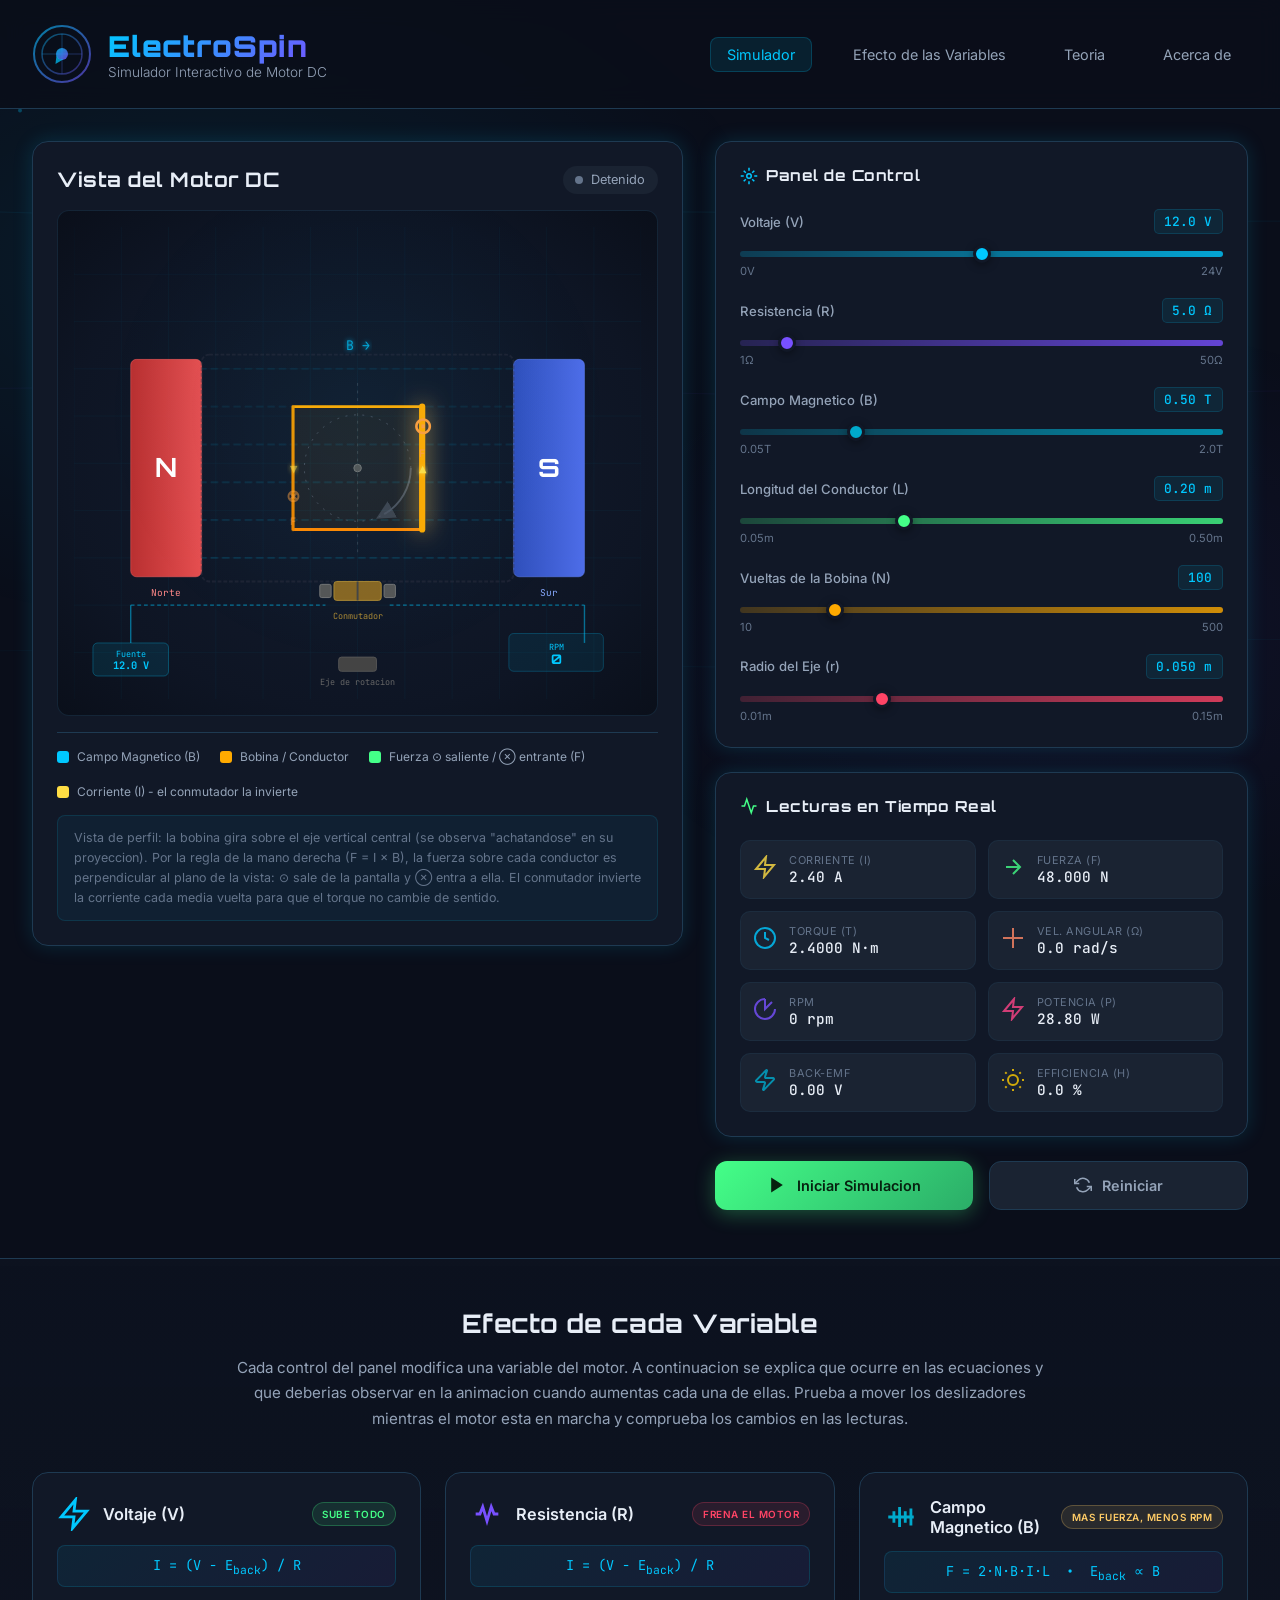
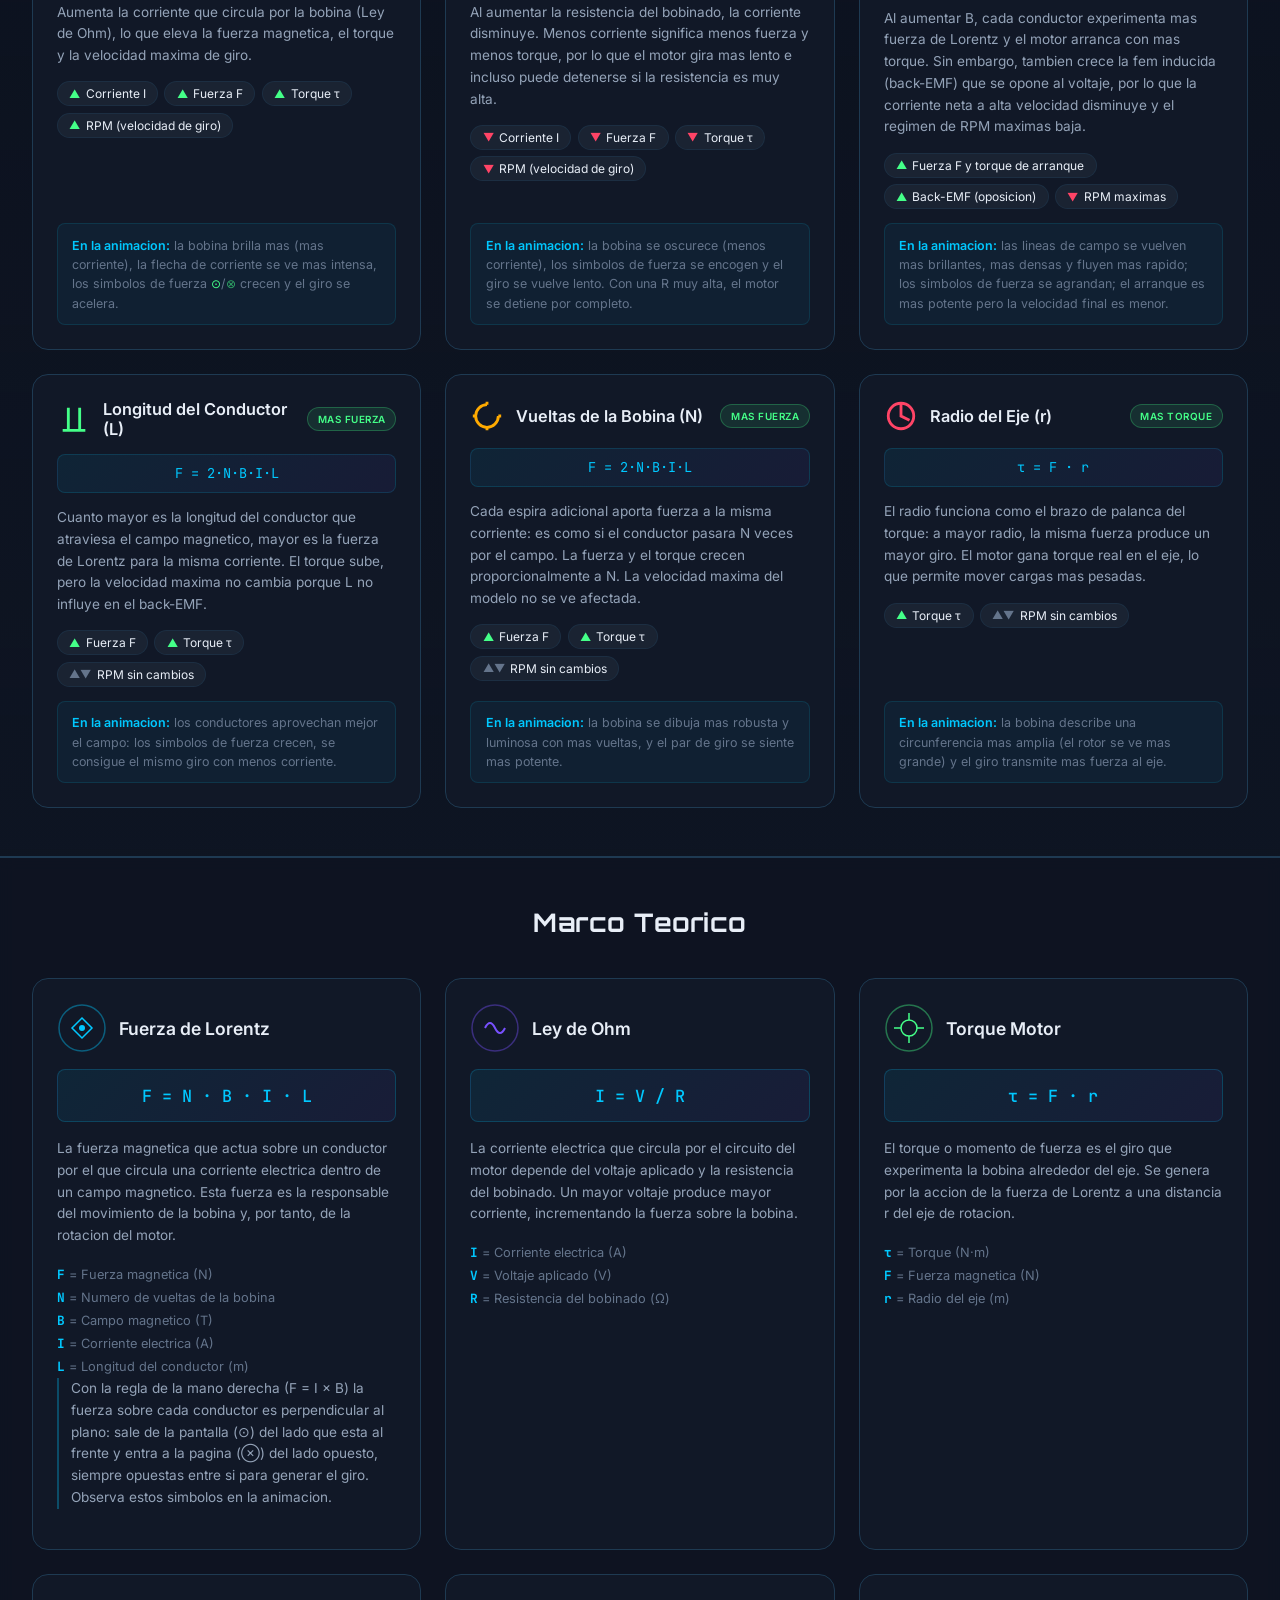
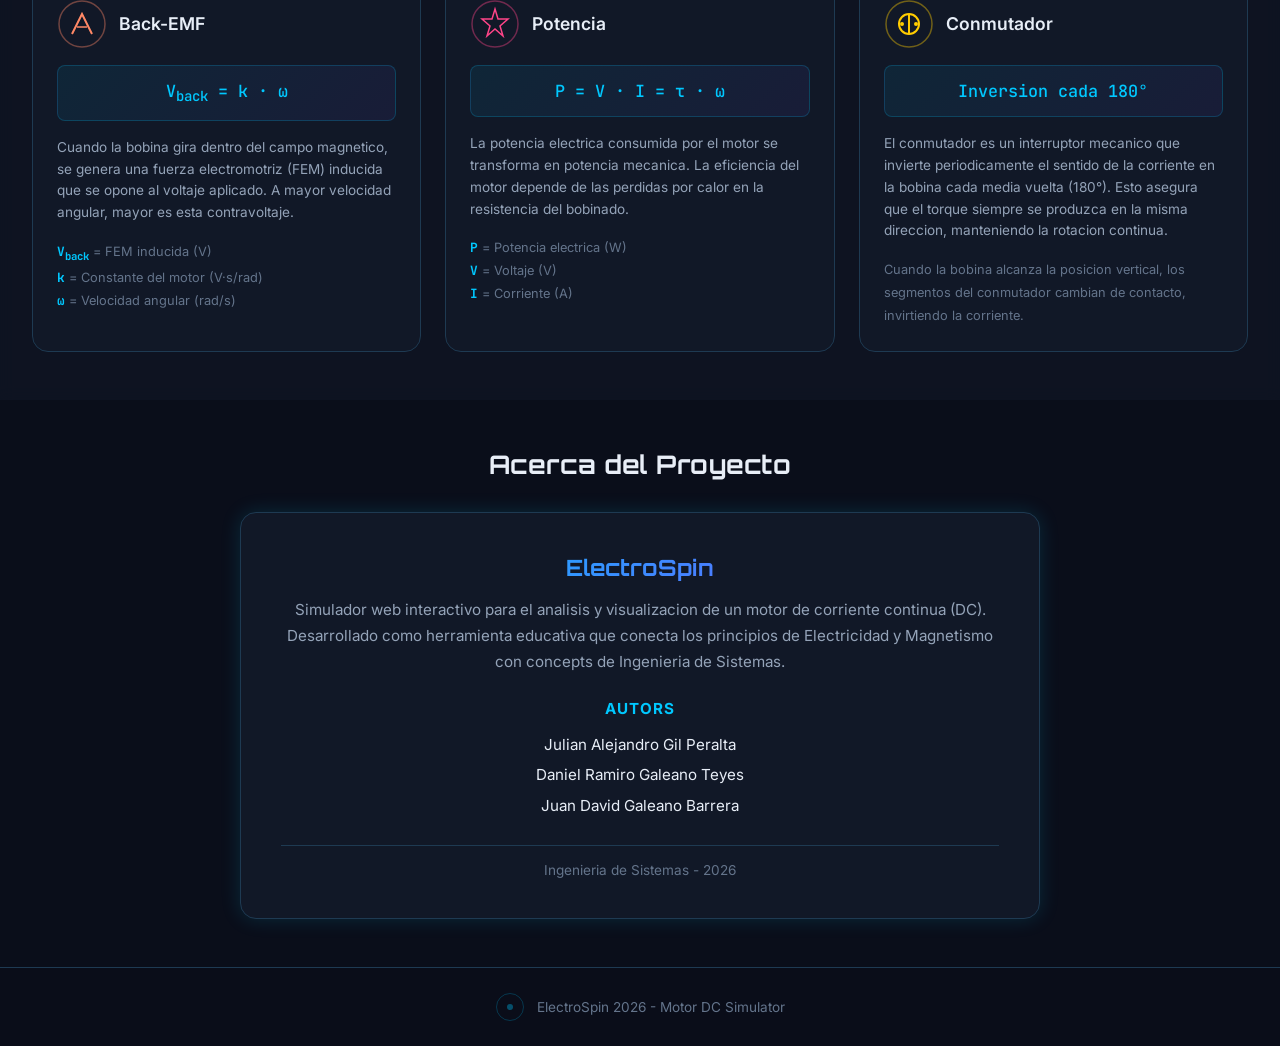
==== index.html @ 018322d9 "Add ElectroSpin DC motor simulator" ====
<!DOCTYPE html>
<html lang="es">
<head>
    <meta charset="UTF-8">
    <meta name="viewport" content="width=device-width, initial-scale=1.0">
    <title>ElectroSpin - Simulador de Motor DC</title>
    <link rel="stylesheet" href="css/styles.css">
    <link rel="preconnect" href="https://fonts.googleapis.com">
    <link href="https://fonts.googleapis.com/css2?family=Orbitron:wght@400;700;900&family=Inter:wght@300;400;500;600;700&family=JetBrains+Mono:wght@400;500&display=swap" rel="stylesheet">
</head>
<body>
    <!-- Decorative SVG Background -->
    <svg class="bg-decoration" viewBox="0 0 1440 900" preserveAspectRatio="xMidYMid slice">
        <defs>
            <radialGradient id="glow1" cx="20%" cy="30%" r="40%">
                <stop offset="0%" stop-color="rgba(0,200,255,0.08)"/>
                <stop offset="100%" stop-color="rgba(0,200,255,0)"/>
            </radialGradient>
            <radialGradient id="glow2" cx="80%" cy="70%" r="35%">
                <stop offset="0%" stop-color="rgba(120,80,255,0.06)"/>
                <stop offset="100%" stop-color="rgba(120,80,255,0)"/>
            </radialGradient>
            <linearGradient id="fieldLine" x1="0%" y1="0%" x2="100%" y2="0%">
                <stop offset="0%" stop-color="rgba(0,200,255,0.4)"/>
                <stop offset="50%" stop-color="rgba(0,200,255,0.15)"/>
                <stop offset="100%" stop-color="rgba(0,200,255,0.4)"/>
            </linearGradient>
        </defs>
        <rect width="100%" height="100%" fill="url(#glow1)"/>
        <rect width="100%" height="100%" fill="url(#glow2)"/>
        <!-- Animated magnetic field lines in background -->
        <g class="bg-field-lines" opacity="0.3">
            <path d="M-100,200 Q300,180 500,250 T1100,200 T1600,220" fill="none" stroke="rgba(0,200,255,0.2)" stroke-width="1">
                <animate attributeName="d" dur="8s" repeatCount="indefinite"
                    values="M-100,200 Q300,180 500,250 T1100,200 T1600,220;
                            M-100,210 Q300,250 500,190 T1100,230 T1600,200;
                            M-100,200 Q300,180 500,250 T1100,200 T1600,220"/>
            </path>
            <path d="M-100,400 Q400,350 700,420 T1200,380 T1600,400" fill="none" stroke="rgba(120,80,255,0.15)" stroke-width="1">
                <animate attributeName="d" dur="10s" repeatCount="indefinite"
                    values="M-100,400 Q400,350 700,420 T1200,380 T1600,400;
                            M-100,380 Q400,420 700,360 T1200,410 T1600,380;
                            M-100,400 Q400,350 700,420 T1200,380 T1600,400"/>
            </path>
            <path d="M-100,650 Q350,620 600,680 T1100,640 T1600,660" fill="none" stroke="rgba(0,200,255,0.12)" stroke-width="1">
                <animate attributeName="d" dur="12s" repeatCount="indefinite"
                    values="M-100,650 Q350,620 600,680 T1100,640 T1600,660;
                            M-100,660 Q350,680 600,630 T1100,670 T1600,640;
                            M-100,650 Q350,620 600,680 T1100,640 T1600,660"/>
            </path>
        </g>
        <!-- Floating particles -->
        <g class="particles">
            <circle cx="100" cy="150" r="2" fill="rgba(0,200,255,0.4)">
                <animate attributeName="cy" dur="6s" values="150;100;150" repeatCount="indefinite"/>
                <animate attributeName="opacity" dur="6s" values="0.4;0.8;0.4" repeatCount="indefinite"/>
            </circle>
            <circle cx="350" cy="400" r="1.5" fill="rgba(120,80,255,0.3)">
                <animate attributeName="cy" dur="8s" values="400;350;400" repeatCount="indefinite"/>
            </circle>
            <circle cx="900" cy="200" r="2" fill="rgba(0,200,255,0.3)">
                <animate attributeName="cy" dur="7s" values="200;150;200" repeatCount="indefinite"/>
            </circle>
            <circle cx="1200" cy="500" r="1.5" fill="rgba(120,80,255,0.25)">
                <animate attributeName="cy" dur="9s" values="500;440;500" repeatCount="indefinite"/>
            </circle>
            <circle cx="600" cy="700" r="2" fill="rgba(0,200,255,0.2)">
                <animate attributeName="cy" dur="5s" values="700;660;700" repeatCount="indefinite"/>
            </circle>
        </g>
    </svg>

    <!-- Header -->
    <header class="header">
        <div class="header-content">
            <div class="logo-area">
                <svg class="logo-icon" viewBox="0 0 60 60" width="60" height="60">
                    <defs>
                        <linearGradient id="logoGrad" x1="0%" y1="0%" x2="100%" y2="100%">
                            <stop offset="0%" stop-color="#00c8ff"/>
                            <stop offset="100%" stop-color="#7850ff"/>
                        </linearGradient>
                    </defs>
                    <circle cx="30" cy="30" r="28" fill="none" stroke="url(#logoGrad)" stroke-width="2" opacity="0.6"/>
                    <circle cx="30" cy="30" r="20" fill="none" stroke="url(#logoGrad)" stroke-width="1.5" opacity="0.4"/>
                    <path d="M30 10 L30 50 M10 30 L50 30" stroke="url(#logoGrad)" stroke-width="1" opacity="0.3"/>
                    <circle cx="30" cy="30" r="6" fill="url(#logoGrad)" opacity="0.8"/>
                    <path d="M30 18 L34 26 L30 24 L26 26 Z" fill="#00c8ff" opacity="0.7">
                        <animateTransform attributeName="transform" type="rotate" from="0 30 30" to="360 30 30" dur="4s" repeatCount="indefinite"/>
                    </path>
                </svg>
                <div>
                    <h1 class="title">ElectroSpin</h1>
                    <p class="subtitle">Simulador Interactivo de Motor DC</p>
                </div>
            </div>
            <nav class="nav-links">
                <a href="#simulador" class="nav-link active">Simulador</a>
                <a href="#variables" class="nav-link">Efecto de las Variables</a>
                <a href="#teoria" class="nav-link">Teoria</a>
                <a href="#acerca" class="nav-link">Acerca de</a>
            </nav>
        </div>
    </header>

    <!-- Main Simulator Section -->
    <main id="simulador" class="simulator-section">
        <div class="simulator-layout">
            <!-- Motor Visualization -->
            <div class="motor-container">
                <div class="motor-header">
                    <h2 class="section-title">Vista del Motor DC</h2>
                    <div class="motor-status">
                        <span class="status-dot" id="statusDot"></span>
                        <span id="statusText">Detenido</span>
                    </div>
                </div>
                <div class="motor-svg-wrapper">
                    <svg id="motorSVG" viewBox="0 0 600 500" class="motor-svg">
                        <defs>
                            <linearGradient id="magnetN" x1="0%" y1="0%" x2="100%" y2="0%">
                                <stop offset="0%" stop-color="#cc3333"/>
                                <stop offset="100%" stop-color="#ff5555"/>
                            </linearGradient>
                            <linearGradient id="magnetS" x1="0%" y1="0%" x2="100%" y2="0%">
                                <stop offset="0%" stop-color="#3355cc"/>
                                <stop offset="100%" stop-color="#5577ff"/>
                            </linearGradient>
                            <linearGradient id="coilGrad" x1="0%" y1="0%" x2="0%" y2="100%">
                                <stop offset="0%" stop-color="#ffaa00"/>
                                <stop offset="100%" stop-color="#ff8800"/>
                            </linearGradient>
                            <linearGradient id="shaftGrad" x1="0%" y1="0%" x2="100%" y2="0%">
                                <stop offset="0%" stop-color="#666"/>
                                <stop offset="50%" stop-color="#999"/>
                                <stop offset="100%" stop-color="#666"/>
                            </linearGradient>
                            <filter id="glow">
                                <feGaussianBlur stdDeviation="3" result="coloredBlur"/>
                                <feMerge>
                                    <feMergeNode in="coloredBlur"/>
                                    <feMergeNode in="SourceGraphic"/>
                                </feMerge>
                            </filter>
                            <marker id="rotArrowHead" markerWidth="10" markerHeight="10" refX="5" refY="5" orient="auto">
                                <path d="M0,0 L10,5 L0,10 z" fill="#8899bb" opacity="0.7"/>
                            </marker>
                        </defs>

                        <!-- Background grid -->
                        <g class="grid" opacity="0.08">
                            <line x1="0" y1="0" x2="0" y2="500" stroke="#00c8ff" stroke-width="0.5"/>
                            <line x1="50" y1="0" x2="50" y2="500" stroke="#00c8ff" stroke-width="0.5"/>
                            <line x1="100" y1="0" x2="100" y2="500" stroke="#00c8ff" stroke-width="0.5"/>
                            <line x1="150" y1="0" x2="150" y2="500" stroke="#00c8ff" stroke-width="0.5"/>
                            <line x1="200" y1="0" x2="200" y2="500" stroke="#00c8ff" stroke-width="0.5"/>
                            <line x1="250" y1="0" x2="250" y2="500" stroke="#00c8ff" stroke-width="0.5"/>
                            <line x1="300" y1="0" x2="300" y2="500" stroke="#00c8ff" stroke-width="0.5"/>
                            <line x1="350" y1="0" x2="350" y2="500" stroke="#00c8ff" stroke-width="0.5"/>
                            <line x1="400" y1="0" x2="400" y2="500" stroke="#00c8ff" stroke-width="0.5"/>
                            <line x1="450" y1="0" x2="450" y2="500" stroke="#00c8ff" stroke-width="0.5"/>
                            <line x1="500" y1="0" x2="500" y2="500" stroke="#00c8ff" stroke-width="0.5"/>
                            <line x1="550" y1="0" x2="550" y2="500" stroke="#00c8ff" stroke-width="0.5"/>
                            <line x1="600" y1="0" x2="600" y2="500" stroke="#00c8ff" stroke-width="0.5"/>
                            <line x1="0" y1="50" x2="600" y2="50" stroke="#00c8ff" stroke-width="0.5"/>
                            <line x1="0" y1="100" x2="600" y2="100" stroke="#00c8ff" stroke-width="0.5"/>
                            <line x1="0" y1="150" x2="600" y2="150" stroke="#00c8ff" stroke-width="0.5"/>
                            <line x1="0" y1="200" x2="600" y2="200" stroke="#00c8ff" stroke-width="0.5"/>
                            <line x1="0" y1="250" x2="600" y2="250" stroke="#00c8ff" stroke-width="0.5"/>
                            <line x1="0" y1="300" x2="600" y2="300" stroke="#00c8ff" stroke-width="0.5"/>
                            <line x1="0" y1="350" x2="600" y2="350" stroke="#00c8ff" stroke-width="0.5"/>
                            <line x1="0" y1="400" x2="600" y2="400" stroke="#00c8ff" stroke-width="0.5"/>
                            <line x1="0" y1="450" x2="600" y2="450" stroke="#00c8ff" stroke-width="0.5"/>
                            <line x1="0" y1="500" x2="600" y2="500" stroke="#00c8ff" stroke-width="0.5"/>
                        </g>

                        <!-- Magnetic Field Lines (animated) -->
                        <g id="fieldLines" class="field-lines" opacity="0.5">
                            <line x1="135" y1="150" x2="465" y2="150" stroke="#00c8ff" stroke-width="1" stroke-dasharray="8,4" opacity="0.6">
                                <animate attributeName="stroke-dashoffset" from="0" to="-24" dur="1s" repeatCount="indefinite"/>
                            </line>
                            <line x1="135" y1="190" x2="465" y2="190" stroke="#00c8ff" stroke-width="1" stroke-dasharray="8,4" opacity="0.5">
                                <animate attributeName="stroke-dashoffset" from="0" to="-24" dur="1s" repeatCount="indefinite"/>
                            </line>
                            <line x1="135" y1="230" x2="465" y2="230" stroke="#00c8ff" stroke-width="1.2" stroke-dasharray="8,4" opacity="0.7">
                                <animate attributeName="stroke-dashoffset" from="0" to="-24" dur="1s" repeatCount="indefinite"/>
                            </line>
                            <line x1="135" y1="270" x2="465" y2="270" stroke="#00c8ff" stroke-width="1.2" stroke-dasharray="8,4" opacity="0.7">
                                <animate attributeName="stroke-dashoffset" from="0" to="-24" dur="1s" repeatCount="indefinite"/>
                            </line>
                            <line x1="135" y1="310" x2="465" y2="310" stroke="#00c8ff" stroke-width="1" stroke-dasharray="8,4" opacity="0.5">
                                <animate attributeName="stroke-dashoffset" from="0" to="-24" dur="1s" repeatCount="indefinite"/>
                            </line>
                            <line x1="135" y1="350" x2="465" y2="350" stroke="#00c8ff" stroke-width="1" stroke-dasharray="8,4" opacity="0.6">
                                <animate attributeName="stroke-dashoffset" from="0" to="-24" dur="1s" repeatCount="indefinite"/>
                            </line>
                        </g>

                        <!-- B label -->
                        <text x="300" y="130" text-anchor="middle" fill="#00c8ff" font-family="JetBrains Mono" font-size="14" opacity="0.8" filter="url(#glow)">
                            B &#8594;
                        </text>

                        <!-- N Magnet (Left) -->
                        <g id="magnetNGroup">
                            <rect x="60" y="140" width="75" height="230" rx="6" fill="url(#magnetN)" opacity="0.9"/>
                            <rect x="60" y="140" width="75" height="230" rx="6" fill="none" stroke="#ff6666" stroke-width="1" opacity="0.5"/>
                            <text x="97" y="265" text-anchor="middle" fill="white" font-family="Orbitron" font-size="28" font-weight="bold">N</text>
                            <text x="97" y="390" text-anchor="middle" fill="#ff8888" font-family="JetBrains Mono" font-size="10">Norte</text>
                        </g>

                        <!-- S Magnet (Right) -->
                        <g id="magnetSGroup">
                            <rect x="465" y="140" width="75" height="230" rx="6" fill="url(#magnetS)" opacity="0.9"/>
                            <rect x="465" y="140" width="75" height="230" rx="6" fill="none" stroke="#6688ff" stroke-width="1" opacity="0.5"/>
                            <text x="502" y="265" text-anchor="middle" fill="white" font-family="Orbitron" font-size="28" font-weight="bold">S</text>
                            <text x="502" y="390" text-anchor="middle" fill="#88aaff" font-family="JetBrains Mono" font-size="10">Sur</text>
                        </g>

                        <!-- Motor Housing -->
                        <rect x="135" y="135" width="330" height="240" rx="8" fill="none" stroke="#334" stroke-width="2" stroke-dasharray="4,2" opacity="0.4"/>

                        <!-- Coil Group (rotacion sobre el eje vertical central) -->
                        <g id="coilGroup">
                            <!-- Eje de rotacion (linea central, referencia) -->
                            <line id="axisLine" x1="300" y1="165" x2="300" y2="345" stroke="rgba(255,255,255,0.15)" stroke-width="1" stroke-dasharray="3,5"/>
                            <!-- Flecha de sentido de rotacion -->
                            <g id="rotationArrow" opacity="0.4">
                                <circle id="rotCircle" cx="300" cy="255" r="48" fill="none" stroke="#8899bb" stroke-width="1" stroke-dasharray="2,7"/>
                                <path id="rotArc" d="M 348 255 A 48 48 0 0 1 324 296.6" fill="none" stroke="#8899bb" stroke-width="2" marker-end="url(#rotArrowHead)"/>
                            </g>
                            <!-- Poligono de la bobina (proyeccion; JS actualiza sus vertices) -->
                            <polygon id="coilPoly" points="230,185 370,185 370,325 230,325" fill="rgba(255,170,0,0.06)" stroke="url(#coilGrad)" stroke-width="3" stroke-linejoin="round"/>
                            <!-- Conductor trasero (dibujado detras, mas tenue) -->
                            <line id="conductorBack" x1="370" y1="185" x2="370" y2="325" stroke="#cc7a00" stroke-width="5" stroke-linecap="round" opacity="0.35"/>
                            <!-- Conductor frontal (mas luminoso) -->
                            <line id="conductorFront" x1="230" y1="185" x2="230" y2="325" stroke="#ffaa00" stroke-width="7" stroke-linecap="round"/>

                            <!-- Simbolos de fuerza: regla de la mano derecha (F = I x B) -->
                            <!-- 'saliente' hacia el observador -->
                            <text id="forceSymbolFront" x="0" y="0" text-anchor="middle" font-family="JetBrains Mono" font-weight="bold" font-size="24" fill="#44ff88">&#x2299;</text>
                            <text id="forceLabelFront" x="0" y="0" text-anchor="middle" font-family="JetBrains Mono" font-weight="bold" font-size="11" fill="#44ff88">F</text>
                            <!-- 'entrante' hacia la pagina -->
                            <text id="forceSymbolBack" x="0" y="0" text-anchor="middle" font-family="JetBrains Mono" font-weight="bold" font-size="18" fill="#44ff88" opacity="0.5">&#x2297;</text>
                            <text id="forceLabelBack" x="0" y="0" text-anchor="middle" font-family="JetBrains Mono" font-weight="bold" font-size="11" fill="#44ff88" opacity="0.5">F</text>

                            <!-- Flechas de direccion de la corriente (el conmutador las invierte cada 180 grados) -->
                            <text id="currentArrowFront" x="0" y="0" text-anchor="middle" font-family="JetBrains Mono" font-size="13" fill="#ffdd44" filter="url(#glow)">&#x25B2;</text>
                            <text id="currentArrowBack" x="0" y="0" text-anchor="middle" font-family="JetBrains Mono" font-size="13" fill="#ffdd44" filter="url(#glow)" opacity="0.6">&#x25BC;</text>
                        </g>

                        <!-- Center dot / axis indicator -->
                        <circle cx="300" cy="255" r="4" fill="#555" stroke="#777" stroke-width="1"/>

                        <!-- Rotation axis -->
                        <line id="shaft" x1="300" y1="380" x2="300" y2="460" stroke="url(#shaftGrad)" stroke-width="6" stroke-linecap="round"/>

                        <!-- Commutator -->
                        <g id="commutatorGroup">
                            <rect x="275" y="375" width="50" height="20" rx="3" fill="#886622" stroke="#aa8833" stroke-width="1"/>
                            <line id="splitLine" x1="300" y1="375" x2="300" y2="395" stroke="#444" stroke-width="2"/>
                            <text x="300" y="415" text-anchor="middle" fill="#aa8833" font-family="JetBrains Mono" font-size="9">Conmutador</text>
                        </g>

                        <!-- Brushes -->
                        <rect x="260" y="378" width="12" height="14" rx="2" fill="#555" stroke="#777" stroke-width="1"/>
                        <rect x="328" y="378" width="12" height="14" rx="2" fill="#555" stroke="#777" stroke-width="1"/>

                        <!-- Shaft base -->
                        <rect x="280" y="455" width="40" height="15" rx="3" fill="#444" stroke="#555" stroke-width="1"/>
                        <text x="300" y="485" text-anchor="middle" fill="#666" font-family="JetBrains Mono" font-size="9">Eje de rotacion</text>

                        <!-- Voltage source indicator -->
                        <g id="voltageSource">
                            <rect x="20" y="440" width="80" height="35" rx="5" fill="rgba(0,200,255,0.1)" stroke="rgba(0,200,255,0.3)" stroke-width="1"/>
                            <text x="60" y="455" text-anchor="middle" fill="#00c8ff" font-family="JetBrains Mono" font-size="9">Fuente</text>
                            <text id="voltageLabelSVG" x="60" y="468" text-anchor="middle" fill="#00c8ff" font-family="JetBrains Mono" font-size="11" font-weight="bold">12V</text>
                            <!-- Wires -->
                            <line x1="60" y1="440" x2="60" y2="400" stroke="#00c8ff" stroke-width="1.5" opacity="0.5"/>
                            <line x1="60" y1="400" x2="266" y2="400" stroke="#00c8ff" stroke-width="1.5" opacity="0.5" stroke-dasharray="4,3"/>
                            <line x1="540" y1="400" x2="540" y2="440" stroke="#00c8ff" stroke-width="1.5" opacity="0.5"/>
                            <line x1="334" y1="400" x2="540" y2="400" stroke="#00c8ff" stroke-width="1.5" opacity="0.5" stroke-dasharray="4,3"/>
                        </g>

                        <!-- RPM Display -->
                        <g id="rpmDisplay">
                            <rect x="460" y="430" width="100" height="40" rx="5" fill="rgba(0,200,255,0.08)" stroke="rgba(0,200,255,0.25)" stroke-width="1"/>
                            <text x="510" y="447" text-anchor="middle" fill="#00c8ff" font-family="JetBrains Mono" font-size="9">RPM</text>
                            <text id="rpmValueSVG" x="510" y="462" text-anchor="middle" fill="#00c8ff" font-family="Orbitron" font-size="14" font-weight="bold">0</text>
                        </g>
                    </svg>
                </div>

                <!-- Legend -->
                <div class="motor-legend">
                    <div class="legend-item">
                        <span class="legend-color" style="background:#00c8ff"></span>
                        <span>Campo Magnetico (B)</span>
                    </div>
                    <div class="legend-item">
                        <span class="legend-color" style="background:#ffaa00"></span>
                        <span>Bobina / Conductor</span>
                    </div>
                    <div class="legend-item">
                        <span class="legend-color" style="background:#44ff88"></span>
                        <span>Fuerza &#x2299; saliente / &#x2297; entrante (F)</span>
                    </div>
                    <div class="legend-item">
                        <span class="legend-color" style="background:#ffdd44"></span>
                        <span>Corriente (I) - el conmutador la invierte</span>
                    </div>
                </div>

                <p class="motor-note">
                    Vista de perfil: la bobina gira sobre el eje vertical central (se observa
                    "achatandose" en su proyeccion). Por la regla de la mano derecha (F = I &#215; B),
                    la fuerza sobre cada conductor es perpendicular al plano de la vista:
                    &#x2299; sale de la pantalla y &#x2297; entra a ella. El conmutador invierte la
                    corriente cada media vuelta para que el torque no cambie de sentido.
                </p>
            </div>

            <!-- Control Panel & Readings -->
            <div class="controls-panel">
                <!-- Control Sliders -->
                <div class="panel-section">
                    <h3 class="panel-title">
                        <svg width="18" height="18" viewBox="0 0 24 24" fill="none" stroke="#00c8ff" stroke-width="2">
                            <circle cx="12" cy="12" r="3"/><path d="M12 1v4m0 14v4m-7.07-3.93l2.83-2.83m8.48-8.48l2.83-2.83M1 12h4m14 0h4M4.93 4.93l2.83 2.83m8.48 8.48l2.83 2.83"/>
                        </svg>
                        Panel de Control
                    </h3>

                    <div class="control-group">
                        <label class="control-label">
                            <span>Voltaje (V)</span>
                            <span class="control-value" id="voltageValue">12.0 V</span>
                        </label>
                        <input type="range" id="voltageSlider" class="slider slider-cyan" min="0" max="24" step="0.5" value="12">
                        <div class="slider-range"><span>0V</span><span>24V</span></div>
                    </div>

                    <div class="control-group">
                        <label class="control-label">
                            <span>Resistencia (R)</span>
                            <span class="control-value" id="resistanceValue">5.0 &#8486;</span>
                        </label>
                        <input type="range" id="resistanceSlider" class="slider slider-purple" min="1" max="50" step="0.5" value="5">
                        <div class="slider-range"><span>1&#8486;</span><span>50&#8486;</span></div>
                    </div>

                    <div class="control-group">
                        <label class="control-label">
                            <span>Campo Magnetico (B)</span>
                            <span class="control-value" id="bFieldValue">0.50 T</span>
                        </label>
                        <input type="range" id="bFieldSlider" class="slider slider-blue" min="0.05" max="2" step="0.05" value="0.5">
                        <div class="slider-range"><span>0.05T</span><span>2.0T</span></div>
                    </div>

                    <div class="control-group">
                        <label class="control-label">
                            <span>Longitud del Conductor (L)</span>
                            <span class="control-value" id="lengthValue">0.20 m</span>
                        </label>
                        <input type="range" id="lengthSlider" class="slider slider-green" min="0.05" max="0.5" step="0.01" value="0.20">
                        <div class="slider-range"><span>0.05m</span><span>0.50m</span></div>
                    </div>

                    <div class="control-group">
                        <label class="control-label">
                            <span>Vueltas de la Bobina (N)</span>
                            <span class="control-value" id="turnsValue">100</span>
                        </label>
                        <input type="range" id="turnsSlider" class="slider slider-orange" min="10" max="500" step="10" value="100">
                        <div class="slider-range"><span>10</span><span>500</span></div>
                    </div>

                    <div class="control-group">
                        <label class="control-label">
                            <span>Radio del Eje (r)</span>
                            <span class="control-value" id="radiusValue">0.05 m</span>
                        </label>
                        <input type="range" id="radiusSlider" class="slider slider-red" min="0.01" max="0.15" step="0.005" value="0.05">
                        <div class="slider-range"><span>0.01m</span><span>0.15m</span></div>
                    </div>
                </div>

                <!-- Real-time Readings -->
                <div class="panel-section readings-section">
                    <h3 class="panel-title">
                        <svg width="18" height="18" viewBox="0 0 24 24" fill="none" stroke="#44ff88" stroke-width="2">
                            <path d="M22 12h-4l-3 9L9 3l-3 9H2"/>
                        </svg>
                        Lecturas en Tiempo Real
                    </h3>

                    <div class="readings-grid">
                        <div class="reading-card">
                            <div class="reading-icon" style="color:#ffdd44">
                                <svg width="24" height="24" viewBox="0 0 24 24" fill="none" stroke="currentColor" stroke-width="2">
                                    <path d="M13 2L3 14h9l-1 8 10-12h-9l1-8z"/>
                                </svg>
                            </div>
                            <div class="reading-info">
                                <span class="reading-label">Corriente (I)</span>
                                <span class="reading-value" id="currentReading">0.00 A</span>
                            </div>
                        </div>

                        <div class="reading-card">
                            <div class="reading-icon" style="color:#44ff88">
                                <svg width="24" height="24" viewBox="0 0 24 24" fill="none" stroke="currentColor" stroke-width="2">
                                    <path d="M5 12h14M12 5l7 7-7 7"/>
                                </svg>
                            </div>
                            <div class="reading-info">
                                <span class="reading-label">Fuerza (F)</span>
                                <span class="reading-value" id="forceReading">0.00 N</span>
                            </div>
                        </div>

                        <div class="reading-card">
                            <div class="reading-icon" style="color:#00c8ff">
                                <svg width="24" height="24" viewBox="0 0 24 24" fill="none" stroke="currentColor" stroke-width="2">
                                    <circle cx="12" cy="12" r="10"/><path d="M12 6v6l4 2"/>
                                </svg>
                            </div>
                            <div class="reading-info">
                                <span class="reading-label">Torque (&#964;)</span>
                                <span class="reading-value" id="torqueReading">0.000 N·m</span>
                            </div>
                        </div>

                        <div class="reading-card">
                            <div class="reading-icon" style="color:#ff8866">
                                <svg width="24" height="24" viewBox="0 0 24 24" fill="none" stroke="currentColor" stroke-width="2">
                                    <path d="M12 2v20M2 12h20"/>
                                </svg>
                            </div>
                            <div class="reading-info">
                                <span class="reading-label">Vel. Angular (&#969;)</span>
                                <span class="reading-value" id="omegaReading">0.00 rad/s</span>
                            </div>
                        </div>

                        <div class="reading-card">
                            <div class="reading-icon" style="color:#7850ff">
                                <svg width="24" height="24" viewBox="0 0 24 24" fill="none" stroke="currentColor" stroke-width="2">
                                    <path d="M12 2a10 10 0 1 0 10 10"/><path d="M12 2v10l7-7"/>
                                </svg>
                            </div>
                            <div class="reading-info">
                                <span class="reading-label">RPM</span>
                                <span class="reading-value" id="rpmReading">0 rpm</span>
                            </div>
                        </div>

                        <div class="reading-card">
                            <div class="reading-icon" style="color:#ff4488">
                                <svg width="24" height="24" viewBox="0 0 24 24" fill="none" stroke="currentColor" stroke-width="2">
                                    <path d="M13 2L3 14h9l-1 8 10-12h-9l1-8z"/>
                                </svg>
                            </div>
                            <div class="reading-info">
                                <span class="reading-label">Potencia (P)</span>
                                <span class="reading-value" id="powerReading">0.00 W</span>
                            </div>
                        </div>

                        <div class="reading-card">
                            <div class="reading-icon" style="color:#00aacc">
                                <svg width="24" height="24" viewBox="0 0 24 24" fill="none" stroke="currentColor" stroke-width="2">
                                    <path d="M4 14a1 1 0 0 1-.78-1.63l9.9-10.2a.5.5 0 0 1 .86.46l-1.92 6.02A1 1 0 0 0 13 10h7a1 1 0 0 1 .78 1.63l-9.9 10.2a.5.5 0 0 1-.86-.46l1.92-6.02A1 1 0 0 0 11 14z"/>
                                </svg>
                            </div>
                            <div class="reading-info">
                                <span class="reading-label">Back-EMF</span>
                                <span class="reading-value" id="backEmfReading">0.00 V</span>
                            </div>
                        </div>

                        <div class="reading-card">
                            <div class="reading-icon" style="color:#ffcc00">
                                <svg width="24" height="24" viewBox="0 0 24 24" fill="none" stroke="currentColor" stroke-width="2">
                                    <circle cx="12" cy="12" r="5"/><path d="M12 1v2m0 18v2M4.22 4.22l1.42 1.42m12.72 12.72l1.42 1.42M1 12h2m18 0h2M4.22 19.78l1.42-1.42M18.36 5.64l1.42-1.42"/>
                                </svg>
                            </div>
                            <div class="reading-info">
                                <span class="reading-label">Efficiencia (&#951;)</span>
                                <span class="reading-value" id="efficiencyReading">0 %</span>
                            </div>
                        </div>
                    </div>
                </div>

                <!-- Play/Stop Button -->
                <div class="control-buttons">
                    <button id="playBtn" class="btn btn-play" onclick="toggleSimulation()">
                        <svg id="playIcon" width="20" height="20" viewBox="0 0 24 24" fill="currentColor">
                            <polygon points="5,3 19,12 5,21"/>
                        </svg>
                        <svg id="stopIcon" width="20" height="20" viewBox="0 0 24 24" fill="currentColor" style="display:none">
                            <rect x="4" y="4" width="16" height="16" rx="2"/>
                        </svg>
                        <span id="playBtnText">Iniciar Simulacion</span>
                    </button>
                    <button class="btn btn-reset" onclick="resetSimulation()">
                        <svg width="18" height="18" viewBox="0 0 24 24" fill="none" stroke="currentColor" stroke-width="2">
                            <path d="M1 4v6h6M23 20v-6h-6"/>
                            <path d="M20.49 9A9 9 0 0 0 5.64 5.64L1 10m22 4l-4.64 4.36A9 9 0 0 1 3.51 15"/>
                        </svg>
                        Reiniciar
                    </button>
                </div>
            </div>
        </div>
    </main>

    <!-- Variables Effect Section -->
    <section id="variables" class="variables-section">
        <div class="variables-container">
            <h2 class="section-title variables-title">Efecto de cada Variable</h2>
            <p class="variables-intro">
                Cada control del panel modifica una variable del motor. A continuacion se explica
                que ocurre en las ecuaciones y que deberias observar en la animacion cuando aumentas
                cada una de ellas. Prueba a mover los deslizadores mientras el motor esta en marcha
                y comprueba los cambios en las lecturas.
            </p>

            <div class="variables-grid">

                <!-- Voltaje -->
                <div class="variable-card" data-var="v">
                    <div class="variable-header">
                        <svg width="34" height="34" viewBox="0 0 24 24" fill="none" stroke="#00c8ff" stroke-width="2">
                            <path d="M13 2L3 14h9l-1 8 10-12h-9l1-8z"/>
                        </svg>
                        <h3>Voltaje (V)</h3>
                        <span class="badge badge-up">Sube todo</span>
                    </div>
                    <div class="variable-formula">I = (V &minus; E<sub>back</sub>) / R</div>
                    <p>
                        Aumenta la corriente que circula por la bobina (Ley de Ohm), lo que eleva la
                        fuerza magnetica, el torque y la velocidad maxima de giro.
                    </p>
                    <ul class="variable-effects">
                        <li><span class="arrow-up">&#9650;</span> Corriente I</li>
                        <li><span class="arrow-up">&#9650;</span> Fuerza F</li>
                        <li><span class="arrow-up">&#9650;</span> Torque &#964;</li>
                        <li><span class="arrow-up">&#9650;</span> RPM (velocidad de giro)</li>
                    </ul>
                    <div class="variable-observa">
                        <strong>En la animacion:</strong> la bobina brilla mas (mas corriente), la flecha
                        de corriente se ve mas intensa, los simbolos de fuerza
                        <span class="sym-front">&#x2299;</span>/<span class="sym-back">&#x2297;</span>
                        crecen y el giro se acelera.
                    </div>
                </div>

                <!-- Resistencia -->
                <div class="variable-card" data-var="r">
                    <div class="variable-header">
                        <svg width="34" height="34" viewBox="0 0 24 24" fill="none" stroke="#7850ff" stroke-width="2">
                            <path d="M4 12h3l2-5 3 10 3-10 2 5h3"/>
                        </svg>
                        <h3>Resistencia (R)</h3>
                        <span class="badge badge-down">Frena el motor</span>
                    </div>
                    <div class="variable-formula">I = (V &minus; E<sub>back</sub>) / R</div>
                    <p>
                        Al aumentar la resistencia del bobinado, la corriente disminuye. Menos corriente
                        significa menos fuerza y menos torque, por lo que el motor gira mas lento e
                        incluso puede detenerse si la resistencia es muy alta.
                    </p>
                    <ul class="variable-effects">
                        <li><span class="arrow-down">&#9660;</span> Corriente I</li>
                        <li><span class="arrow-down">&#9660;</span> Fuerza F</li>
                        <li><span class="arrow-down">&#9660;</span> Torque &#964;</li>
                        <li><span class="arrow-down">&#9660;</span> RPM (velocidad de giro)</li>
                    </ul>
                    <div class="variable-observa">
                        <strong>En la animacion:</strong> la bobina se oscurece (menos corriente), los
                        simbolos de fuerza se encogen y el giro se vuelve lento. Con una R muy alta, el
                        motor se detiene por completo.
                    </div>
                </div>

                <!-- Campo magnetico -->
                <div class="variable-card" data-var="b">
                    <div class="variable-header">
                        <svg width="34" height="34" viewBox="0 0 24 24" fill="none" stroke="#00aacc" stroke-width="2">
                            <path d="M3 12h18M7 8v8M11 5v14M15 8v8M19 6v12"/>
                        </svg>
                        <h3>Campo Magnetico (B)</h3>
                        <span class="badge badge-mix">Mas fuerza, menos RPM</span>
                    </div>
                    <div class="variable-formula">F = 2&middot;N&middot;B&middot;I&middot;L  &nbsp;&bull;&nbsp;  E<sub>back</sub> &#8733; B</div>
                    <p>
                        Al aumentar B, cada conductor experimenta mas fuerza de Lorentz y el motor
                        arranca con mas torque. Sin embargo, tambien crece la fem inducida
                        (back-EMF) que se opone al voltaje, por lo que la corriente neta a alta
                        velocidad disminuye y el regimen de RPM maximas baja.
                    </p>
                    <ul class="variable-effects">
                        <li><span class="arrow-up">&#9650;</span> Fuerza F y torque de arranque</li>
                        <li><span class="arrow-up">&#9650;</span> Back-EMF (oposicion)</li>
                        <li><span class="arrow-down">&#9660;</span> RPM maximas</li>
                    </ul>
                    <div class="variable-observa">
                        <strong>En la animacion:</strong> las lineas de campo se vuelven mas brillantes,
                        mas densas y fluyen mas rapido; los simbolos de fuerza se agrandan; el arranque
                        es mas potente pero la velocidad final es menor.
                    </div>
                </div>

                <!-- Longitud del conductor -->
                <div class="variable-card" data-var="l">
                    <div class="variable-header">
                        <svg width="34" height="34" viewBox="0 0 24 24" fill="none" stroke="#44ff88" stroke-width="2">
                            <line x1="8" y1="4" x2="8" y2="20"/><line x1="16" y1="4" x2="16" y2="20"/>
                            <line x1="4" y1="20" x2="20" y2="20"/>
                        </svg>
                        <h3>Longitud del Conductor (L)</h3>
                        <span class="badge badge-up">Mas fuerza</span>
                    </div>
                    <div class="variable-formula">F = 2&middot;N&middot;B&middot;I&middot;L</div>
                    <p>
                        Cuanto mayor es la longitud del conductor que atraviesa el campo magnetico,
                        mayor es la fuerza de Lorentz para la misma corriente. El torque sube, pero la
                        velocidad maxima no cambia porque L no influye en el back-EMF.
                    </p>
                    <ul class="variable-effects">
                        <li><span class="arrow-up">&#9650;</span> Fuerza F</li>
                        <li><span class="arrow-up">&#9650;</span> Torque &#964;</li>
                        <li><span class="neutral">&#9650;&#9660;</span> RPM sin cambios</li>
                    </ul>
                    <div class="variable-observa">
                        <strong>En la animacion:</strong> los conductores aprovechan mejor el campo: los
                        simbolos de fuerza crecen, se consigue el mismo giro con menos corriente.
                    </div>
                </div>

                <!-- Vueltas -->
                <div class="variable-card" data-var="n">
                    <div class="variable-header">
                        <svg width="34" height="34" viewBox="0 0 24 24" fill="none" stroke="#ffaa00" stroke-width="2">
                            <path d="M12 4a8 8 0 1 0 8 8"/><path d="M12 2v2M12 20v2M4 12H2M22 12h-2"/>
                        </svg>
                        <h3>Vueltas de la Bobina (N)</h3>
                        <span class="badge badge-up">Mas fuerza</span>
                    </div>
                    <div class="variable-formula">F = 2&middot;N&middot;B&middot;I&middot;L</div>
                    <p>
                        Cada espira adicional aporta fuerza a la misma corriente: es como si el
                        conductor pasara N veces por el campo. La fuerza y el torque crecen
                        proporcionalmente a N. La velocidad maxima del modelo no se ve afectada.
                    </p>
                    <ul class="variable-effects">
                        <li><span class="arrow-up">&#9650;</span> Fuerza F</li>
                        <li><span class="arrow-up">&#9650;</span> Torque &#964;</li>
                        <li><span class="neutral">&#9650;&#9660;</span> RPM sin cambios</li>
                    </ul>
                    <div class="variable-observa">
                        <strong>En la animacion:</strong> la bobina se dibuja mas robusta y luminosa con
                        mas vueltas, y el par de giro se siente mas potente.
                    </div>
                </div>

                <!-- Radio del eje -->
                <div class="variable-card" data-var="r">
                    <div class="variable-header">
                        <svg width="34" height="34" viewBox="0 0 24 24" fill="none" stroke="#ff4466" stroke-width="2">
                            <circle cx="12" cy="12" r="9"/><path d="M12 3v9l6 3"/>
                        </svg>
                        <h3>Radio del Eje (r)</h3>
                        <span class="badge badge-up">Mas torque</span>
                    </div>
                    <div class="variable-formula">&#964; = F &middot; r</div>
                    <p>
                        El radio funciona como el brazo de palanca del torque: a mayor radio, la misma
                        fuerza produce un mayor giro. El motor gana torque real en el eje, lo que
                        permite mover cargas mas pesadas.
                    </p>
                    <ul class="variable-effects">
                        <li><span class="arrow-up">&#9650;</span> Torque &#964;</li>
                        <li><span class="neutral">&#9650;&#9660;</span> RPM sin cambios</li>
                    </ul>
                    <div class="variable-observa">
                        <strong>En la animacion:</strong> la bobina describe una circunferencia mas
                        amplia (el rotor se ve mas grande) y el giro transmite mas fuerza al eje.
                    </div>
                </div>

            </div>
        </div>
    </section>

    <!-- Theory Section -->
    <section id="teoria" class="theory-section">
        <div class="theory-container">
            <h2 class="section-title theory-title">Marco Teorico</h2>

            <div class="theory-grid">
                <!-- Card 1: Lorentz Force -->
                <div class="theory-card">
                    <div class="card-header">
                        <svg class="card-icon" viewBox="0 0 50 50" width="50" height="50">
                            <circle cx="25" cy="25" r="23" fill="none" stroke="#00c8ff" stroke-width="1.5" opacity="0.4"/>
                            <path d="M15 25 L25 15 L35 25 L25 35 Z" fill="none" stroke="#00c8ff" stroke-width="1.5"/>
                            <circle cx="25" cy="25" r="3" fill="#00c8ff"/>
                        </svg>
                        <h3>Fuerza de Lorentz</h3>
                    </div>
                    <div class="formula-box">
                        <span class="formula">F = N · B · I · L</span>
                    </div>
                    <p>La fuerza magnetica que actua sobre un conductor por el que circula una corriente electrica dentro de un campo magnetico. Esta fuerza es la responsable del movimiento de la bobina y, por tanto, de la rotacion del motor.</p>
                    <ul class="formula-desc">
                        <li><strong>F</strong> = Fuerza magnetica (N)</li>
                        <li><strong>N</strong> = Numero de vueltas de la bobina</li>
                        <li><strong>B</strong> = Campo magnetico (T)</li>
                        <li><strong>I</strong> = Corriente electrica (A)</li>
                        <li><strong>L</strong> = Longitud del conductor (m)</li>
                    </ul>
                    <p class="formula-note">
                        Con la regla de la mano derecha (F = I &#215; B) la fuerza sobre cada conductor
                        es perpendicular al plano: sale de la pantalla (&#x2299;) del lado que esta al
                        frente y entra a la pagina (&#x2297;) del lado opuesto, siempre opuestas entre si
                        para generar el giro. Observa estos simbolos en la animacion.
                    </p>
                </div>

                <!-- Card 2: Ohm's Law -->
                <div class="theory-card">
                    <div class="card-header">
                        <svg class="card-icon" viewBox="0 0 50 50" width="50" height="50">
                            <circle cx="25" cy="25" r="23" fill="none" stroke="#7850ff" stroke-width="1.5" opacity="0.4"/>
                            <path d="M15 25 Q20 15 25 25 Q30 35 35 25" fill="none" stroke="#7850ff" stroke-width="2"/>
                        </svg>
                        <h3>Ley de Ohm</h3>
                    </div>
                    <div class="formula-box">
                        <span class="formula">I = V / R</span>
                    </div>
                    <p>La corriente electrica que circula por el circuito del motor depende del voltaje aplicado y la resistencia del bobinado. Un mayor voltaje produce mayor corriente, incrementando la fuerza sobre la bobina.</p>
                    <ul class="formula-desc">
                        <li><strong>I</strong> = Corriente electrica (A)</li>
                        <li><strong>V</strong> = Voltaje aplicado (V)</li>
                        <li><strong>R</strong> = Resistencia del bobinado (&#8486;)</li>
                    </ul>
                </div>

                <!-- Card 3: Torque -->
                <div class="theory-card">
                    <div class="card-header">
                        <svg class="card-icon" viewBox="0 0 50 50" width="50" height="50">
                            <circle cx="25" cy="25" r="23" fill="none" stroke="#44ff88" stroke-width="1.5" opacity="0.4"/>
                            <circle cx="25" cy="25" r="8" fill="none" stroke="#44ff88" stroke-width="1.5"/>
                            <path d="M25 17 L25 10 M33 25 L40 25 M25 33 L25 40 M17 25 L10 25" stroke="#44ff88" stroke-width="1.5"/>
                        </svg>
                        <h3>Torque Motor</h3>
                    </div>
                    <div class="formula-box">
                        <span class="formula">&#964; = F · r</span>
                    </div>
                    <p>El torque o momento de fuerza es el giro que experimenta la bobina alrededor del eje. Se genera por la accion de la fuerza de Lorentz a una distancia r del eje de rotacion.</p>
                    <ul class="formula-desc">
                        <li><strong>&#964;</strong> = Torque (N·m)</li>
                        <li><strong>F</strong> = Fuerza magnetica (N)</li>
                        <li><strong>r</strong> = Radio del eje (m)</li>
                    </ul>
                </div>

                <!-- Card 4: Back-EMF -->
                <div class="theory-card">
                    <div class="card-header">
                        <svg class="card-icon" viewBox="0 0 50 50" width="50" height="50">
                            <circle cx="25" cy="25" r="23" fill="none" stroke="#ff8866" stroke-width="1.5" opacity="0.4"/>
                            <path d="M15 35 L25 15 L35 35" fill="none" stroke="#ff8866" stroke-width="2"/>
                            <line x1="20" y1="28" x2="30" y2="28" stroke="#ff8866" stroke-width="1.5"/>
                        </svg>
                        <h3>Back-EMF</h3>
                    </div>
                    <div class="formula-box">
                        <span class="formula">V<sub>back</sub> = k · &#969;</span>
                    </div>
                    <p>Cuando la bobina gira dentro del campo magnetico, se genera una fuerza electromotriz (FEM) inducida que se opone al voltaje aplicado. A mayor velocidad angular, mayor es esta contravoltaje.</p>
                    <ul class="formula-desc">
                        <li><strong>V<sub>back</sub></strong> = FEM inducida (V)</li>
                        <li><strong>k</strong> = Constante del motor (V·s/rad)</li>
                        <li><strong>&#969;</strong> = Velocidad angular (rad/s)</li>
                    </ul>
                </div>

                <!-- Card 5: Power -->
                <div class="theory-card">
                    <div class="card-header">
                        <svg class="card-icon" viewBox="0 0 50 50" width="50" height="50">
                            <circle cx="25" cy="25" r="23" fill="none" stroke="#ff4488" stroke-width="1.5" opacity="0.4"/>
                            <path d="M25 10 L28 20 L38 20 L30 27 L33 37 L25 30 L17 37 L20 27 L12 20 L22 20 Z" fill="none" stroke="#ff4488" stroke-width="1.5"/>
                        </svg>
                        <h3>Potencia</h3>
                    </div>
                    <div class="formula-box">
                        <span class="formula">P = V · I = &#964; · &#969;</span>
                    </div>
                    <p>La potencia electrica consumida por el motor se transforma en potencia mecanica. La eficiencia del motor depende de las perdidas por calor en la resistencia del bobinado.</p>
                    <ul class="formula-desc">
                        <li><strong>P</strong> = Potencia electrica (W)</li>
                        <li><strong>V</strong> = Voltaje (V)</li>
                        <li><strong>I</strong> = Corriente (A)</li>
                    </ul>
                </div>

                <!-- Card 6: Commutator -->
                <div class="theory-card">
                    <div class="card-header">
                        <svg class="card-icon" viewBox="0 0 50 50" width="50" height="50">
                            <circle cx="25" cy="25" r="23" fill="none" stroke="#ffcc00" stroke-width="1.5" opacity="0.4"/>
                            <circle cx="25" cy="25" r="10" fill="none" stroke="#ffcc00" stroke-width="2"/>
                            <line x1="25" y1="15" x2="25" y2="35" stroke="#ffcc00" stroke-width="2"/>
                            <circle cx="18" cy="25" r="2" fill="#ffcc00"/>
                            <circle cx="32" cy="25" r="2" fill="#ffcc00"/>
                        </svg>
                        <h3>Conmutador</h3>
                    </div>
                    <div class="formula-box">
                        <span class="formula">Inversion cada 180&#176;</span>
                    </div>
                    <p>El conmutador es un interruptor mecanico que invierte periodicamente el sentido de la corriente en la bobina cada media vuelta (180&#176;). Esto asegura que el torque siempre se produzca en la misma direccion, manteniendo la rotacion continua.</p>
                    <ul class="formula-desc">
                        <li>Cuando la bobina alcanza la posicion vertical, los segmentos del conmutador cambian de contacto, invirtiendo la corriente.</li>
                    </ul>
                </div>
            </div>
        </div>
    </section>

    <!-- About Section -->
    <section id="acerca" class="about-section">
        <div class="about-container">
            <h2 class="section-title about-title">Acerca del Proyecto</h2>
            <div class="about-content">
                <div class="about-card">
                    <h3>ElectroSpin</h3>
                    <p>Simulador web interactivo para el analisis y visualizacion de un motor de corriente continua (DC). Desarrollado como herramienta educativa que conecta los principios de Electricidad y Magnetismo con concepts de Ingenieria de Sistemas.</p>
                    <div class="about-authors">
                        <h4>Autors</h4>
                        <ul>
                            <li>Julian Alejandro Gil Peralta</li>
                            <li>Daniel Ramiro Galeano Teyes</li>
                            <li>Juan David Galeano Barrera</li>
                        </ul>
                    </div>
                    <div class="about-info">
                        <span>Ingenieria de Sistemas - 2026</span>
                    </div>
                </div>
            </div>
        </div>
    </section>

    <!-- Footer -->
    <footer class="footer">
        <div class="footer-content">
            <svg class="footer-logo" viewBox="0 0 40 40" width="30" height="30">
                <circle cx="20" cy="20" r="18" fill="none" stroke="#00c8ff" stroke-width="1" opacity="0.5"/>
                <circle cx="20" cy="20" r="4" fill="#00c8ff" opacity="0.6"/>
            </svg>
            <span>ElectroSpin 2026 - Motor DC Simulator</span>
        </div>
    </footer>

    <script src="js/app.js"></script>
</body>
</html>
---- css/styles.css ----
/* =============================================
   ElectroSpin - Motor DC Simulator
   Estilos principales
   ============================================= */

:root {
    --bg-primary: #0a0e1a;
    --bg-secondary: #111827;
    --bg-tertiary: #1a2332;
    --bg-card: #151e2e;
    --bg-input: #1e2a3a;
    --border-color: #1e3a52;
    --text-primary: #e8eef7;
    --text-secondary: #94a3b8;
    --text-muted: #64748b;
    --accent-cyan: #00c8ff;
    --accent-blue: #00aacc;
    --accent-purple: #7850ff;
    --accent-green: #44ff88;
    --accent-red: #ff4466;
    --accent-orange: #ffaa00;
    --accent-yellow: #ffdd44;
    --accent-pink: #ff4488;
    --font-display: 'Orbitron', sans-serif;
    --font-sans: 'Inter', sans-serif;
    --font-mono: 'JetBrains Mono', monospace;
    --shadow-glow: 0 0 20px rgba(0, 200, 255, 0.15);
    --shadow-glow-strong: 0 0 40px rgba(0, 200, 255, 0.25);
}

* {
    margin: 0;
    padding: 0;
    box-sizing: border-box;
}

html {
    scroll-behavior: smooth;
}

body {
    background: var(--bg-primary);
    color: var(--text-primary);
    font-family: var(--font-sans);
    min-height: 100vh;
    overflow-x: hidden;
    -webkit-font-smoothing: antialiased;
    position: relative;
}

/* =============================================
   Fondo decorativo
   ============================================= */

.bg-decoration {
    position: fixed;
    top: 0;
    left: 0;
    width: 100%;
    height: 100%;
    z-index: 0;
    pointer-events: none;
}

.bg-field-lines path {
    stroke-dasharray: none;
}

/* =============================================
   Header
   ============================================= */

.header {
    position: relative;
    z-index: 10;
    padding: 1.5rem 2rem;
    border-bottom: 1px solid var(--border-color);
    background: rgba(10, 14, 26, 0.8);
    backdrop-filter: blur(12px);
}

.header-content {
    max-width: 1400px;
    margin: 0 auto;
    display: flex;
    justify-content: space-between;
    align-items: center;
    flex-wrap: wrap;
    gap: 1rem;
}

.logo-area {
    display: flex;
    align-items: center;
    gap: 1rem;
}

.logo-icon {
    flex-shrink: 0;
}

.title {
    font-family: var(--font-display);
    font-size: 1.8rem;
    font-weight: 900;
    background: linear-gradient(135deg, var(--accent-cyan), var(--accent-purple));
    -webkit-background-clip: text;
    -webkit-text-fill-color: transparent;
    background-clip: text;
    letter-spacing: 1px;
}

.subtitle {
    color: var(--text-secondary);
    font-size: 0.85rem;
    font-weight: 300;
}

.nav-links {
    display: flex;
    gap: 1.5rem;
}

.nav-link {
    color: var(--text-secondary);
    text-decoration: none;
    font-size: 0.9rem;
    padding: 0.5rem 1rem;
    border-radius: 8px;
    transition: all 0.3s ease;
    border: 1px solid transparent;
}

.nav-link:hover {
    color: var(--accent-cyan);
    border-color: rgba(0, 200, 255, 0.3);
    background: rgba(0, 200, 255, 0.05);
}

.nav-link.active {
    color: var(--accent-cyan);
    background: rgba(0, 200, 255, 0.1);
    border-color: rgba(0, 200, 255, 0.2);
}

/* =============================================
   Simulator Section
   ============================================= */

.simulator-section {
    position: relative;
    z-index: 10;
    padding: 2rem 2rem 3rem;
    max-width: 1400px;
    margin: 0 auto;
}

.simulator-layout {
    display: grid;
    grid-template-columns: 1.1fr 0.9fr;
    gap: 2rem;
    align-items: start;
}

/* Motor Container */
.motor-container {
    background: var(--bg-secondary);
    border: 1px solid var(--border-color);
    border-radius: 16px;
    padding: 1.5rem;
    box-shadow: var(--shadow-glow);
    backdrop-filter: blur(8px);
}

.motor-header {
    display: flex;
    justify-content: space-between;
    align-items: center;
    margin-bottom: 1rem;
}

.section-title {
    font-family: var(--font-display);
    font-size: 1.25rem;
    font-weight: 700;
    color: var(--text-primary);
    letter-spacing: 0.5px;
}

.motor-status {
    display: flex;
    align-items: center;
    gap: 0.5rem;
    font-size: 0.8rem;
    color: var(--text-secondary);
    background: var(--bg-tertiary);
    padding: 0.4rem 0.8rem;
    border-radius: 20px;
}

.status-dot {
    width: 8px;
    height: 8px;
    border-radius: 50%;
    background: var(--text-muted);
}

.status-dot.running {
    background: var(--accent-green);
    animation: pulse 1.5s infinite;
}

@keyframes pulse {
    0%, 100% { opacity: 1; box-shadow: 0 0 8px var(--accent-green); }
    50% { opacity: 0.5; box-shadow: 0 0 14px var(--accent-green); }
}

.motor-svg-wrapper {
    background: radial-gradient(ellipse at center, #131c2e 0%, #0e1524 70%, #0a0f1a 100%);
    border-radius: 12px;
    border: 1px solid rgba(30, 58, 82, 0.5);
    padding: 1rem;
    position: relative;
    overflow: hidden;
}

.motor-svg-wrapper::before {
    content: '';
    position: absolute;
    top: 0;
    left: 0;
    right: 0;
    bottom: 0;
    background: radial-gradient(circle at 50% 40%, rgba(0, 200, 255, 0.04), transparent 60%);
    pointer-events: none;
}

.motor-svg {
    width: 100%;
    height: auto;
    display: block;
}

/* Coil rotation animation on the SVG will be driven by the JS animation loop,
   but we add a subtle CSS transition for when the simulation is stopped */
.motor-svg #coilGroup {
    transition: none;
}

/* =============================================
   Legend
   ============================================= */

.motor-legend {
    display: flex;
    flex-wrap: wrap;
    gap: 1.25rem;
    margin-top: 1rem;
    padding-top: 1rem;
    border-top: 1px solid var(--border-color);
}

.legend-item {
    display: flex;
    align-items: center;
    gap: 0.5rem;
    font-size: 0.75rem;
    color: var(--text-secondary);
}

.legend-color {
    width: 12px;
    height: 12px;
    border-radius: 3px;
    flex-shrink: 0;
}

.motor-note {
    margin-top: 1rem;
    padding: 0.75rem 1rem;
    font-size: 0.78rem;
    line-height: 1.6;
    color: var(--text-muted);
    background: rgba(0, 200, 255, 0.05);
    border: 1px solid rgba(0, 200, 255, 0.12);
    border-radius: 8px;
}

/* =============================================
   Controls Panel
   ============================================= */

.controls-panel {
    display: flex;
    flex-direction: column;
    gap: 1.5rem;
}

.panel-section {
    background: var(--bg-secondary);
    border: 1px solid var(--border-color);
    border-radius: 16px;
    padding: 1.5rem;
    box-shadow: var(--shadow-glow);
}

.panel-title {
    display: flex;
    align-items: center;
    gap: 0.5rem;
    font-family: var(--font-display);
    font-size: 0.95rem;
    font-weight: 700;
    color: var(--text-primary);
    margin-bottom: 1.5rem;
    letter-spacing: 0.5px;
}

.control-group {
    margin-bottom: 1.25rem;
}

.control-group:last-child {
    margin-bottom: 0;
}

.control-label {
    display: flex;
    justify-content: space-between;
    align-items: center;
    margin-bottom: 0.4rem;
    font-size: 0.82rem;
    font-weight: 500;
    color: var(--text-secondary);
}

.control-value {
    font-family: var(--font-mono);
    color: var(--accent-cyan);
    background: rgba(0, 200, 255, 0.08);
    padding: 0.2rem 0.6rem;
    border-radius: 5px;
    font-size: 0.8rem;
    font-weight: 500;
    border: 1px solid rgba(0, 200, 255, 0.15);
}

/* Sliders */
.slider {
    -webkit-appearance: none;
    appearance: none;
    width: 100%;
    height: 6px;
    border-radius: 3px;
    outline: none;
    cursor: pointer;
    transition: opacity 0.2s;
}

.slider::-webkit-slider-thumb {
    -webkit-appearance: none;
    appearance: none;
    width: 18px;
    height: 18px;
    border-radius: 50%;
    cursor: pointer;
    border: 3px solid var(--bg-secondary);
    box-shadow: 0 2px 8px rgba(0, 0, 0, 0.4);
    transition: transform 0.2s;
}

.slider::-webkit-slider-thumb:hover {
    transform: scale(1.2);
}

.slider::-moz-range-thumb {
    width: 18px;
    height: 18px;
    border-radius: 50%;
    cursor: pointer;
    border: 3px solid var(--bg-secondary);
    box-shadow: 0 2px 8px rgba(0, 0, 0, 0.4);
}

.slider-cyan {
    background: linear-gradient(90deg, rgba(0, 200, 255, 0.2), rgba(0, 200, 255, 0.8));
}
.slider-cyan::-webkit-slider-thumb { background: var(--accent-cyan); }
.slider-cyan::-moz-range-thumb { background: var(--accent-cyan); }

.slider-purple {
    background: linear-gradient(90deg, rgba(120, 80, 255, 0.2), rgba(120, 80, 255, 0.8));
}
.slider-purple::-webkit-slider-thumb { background: var(--accent-purple); }
.slider-purple::-moz-range-thumb { background: var(--accent-purple); }

.slider-blue {
    background: linear-gradient(90deg, rgba(0, 170, 204, 0.2), rgba(0, 170, 204, 0.8));
}
.slider-blue::-webkit-slider-thumb { background: var(--accent-blue); }
.slider-blue::-moz-range-thumb { background: var(--accent-blue); }

.slider-green {
    background: linear-gradient(90deg, rgba(68, 255, 136, 0.2), rgba(68, 255, 136, 0.8));
}
.slider-green::-webkit-slider-thumb { background: var(--accent-green); }
.slider-green::-moz-range-thumb { background: var(--accent-green); }

.slider-orange {
    background: linear-gradient(90deg, rgba(255, 170, 0, 0.2), rgba(255, 170, 0, 0.8));
}
.slider-orange::-webkit-slider-thumb { background: var(--accent-orange); }
.slider-orange::-moz-range-thumb { background: var(--accent-orange); }

.slider-red {
    background: linear-gradient(90deg, rgba(255, 68, 102, 0.2), rgba(255, 68, 102, 0.8));
}
.slider-red::-webkit-slider-thumb { background: var(--accent-red); }
.slider-red::-moz-range-thumb { background: var(--accent-red); }

.slider-range {
    display: flex;
    justify-content: space-between;
    font-size: 0.7rem;
    color: var(--text-muted);
    margin-top: 0.2rem;
}

/* =============================================
   Readings
   ============================================= */

.readings-grid {
    display: grid;
    grid-template-columns: repeat(2, 1fr);
    gap: 0.75rem;
}

.reading-card {
    background: var(--bg-tertiary);
    border: 1px solid rgba(30, 58, 82, 0.4);
    border-radius: 10px;
    padding: 0.75rem;
    display: flex;
    align-items: center;
    gap: 0.75rem;
    transition: all 0.3s ease;
}

.reading-card:hover {
    border-color: rgba(0, 200, 255, 0.4);
    transform: translateY(-2px);
    box-shadow: 0 4px 12px rgba(0, 200, 255, 0.1);
}

.reading-icon {
    flex-shrink: 0;
    opacity: 0.8;
}

.reading-info {
    display: flex;
    flex-direction: column;
    min-width: 0;
}

.reading-label {
    font-size: 0.68rem;
    color: var(--text-muted);
    text-transform: uppercase;
    letter-spacing: 0.5px;
}

.reading-value {
    font-family: var(--font-mono);
    font-size: 0.9rem;
    font-weight: 500;
    color: var(--text-primary);
    white-space: nowrap;
    overflow: hidden;
    text-overflow: ellipsis;
}

/* =============================================
   Buttons
   ============================================= */

.control-buttons {
    display: flex;
    gap: 1rem;
}

.btn {
    flex: 1;
    display: flex;
    align-items: center;
    justify-content: center;
    gap: 0.6rem;
    padding: 0.9rem 1.2rem;
    border-radius: 12px;
    border: none;
    font-family: var(--font-sans);
    font-size: 0.9rem;
    font-weight: 600;
    cursor: pointer;
    transition: all 0.3s ease;
}

.btn-play {
    background: linear-gradient(135deg, var(--accent-green), #2bad68);
    color: #06210f;
    box-shadow: 0 4px 20px rgba(68, 255, 136, 0.3);
}

.btn-play:hover {
    transform: translateY(-2px);
    box-shadow: 0 6px 30px rgba(68, 255, 136, 0.45);
}

.btn-play.stopped {
    background: linear-gradient(135deg, var(--accent-red), #cc3355);
    color: white;
    box-shadow: 0 4px 20px rgba(255, 68, 102, 0.3);
}

.btn-play.stopped:hover {
    box-shadow: 0 6px 30px rgba(255, 68, 102, 0.45);
}

.btn-reset {
    background: var(--bg-tertiary);
    color: var(--text-secondary);
    border: 1px solid var(--border-color);
}

.btn-reset:hover {
    color: var(--accent-cyan);
    border-color: rgba(0, 200, 255, 0.4);
    transform: translateY(-2px);
}

/* =============================================
   Variables Effect Section
   ============================================= */

.variables-section {
    position: relative;
    z-index: 10;
    padding: 3rem 2rem;
    background: linear-gradient(180deg, rgba(15, 22, 36, 0.5), rgba(15, 22, 36, 0.85));
    border-top: 1px solid var(--border-color);
    border-bottom: 1px solid var(--border-color);
}

.variables-container {
    max-width: 1400px;
    margin: 0 auto;
}

.variables-title {
    text-align: center;
    margin-bottom: 1rem;
    font-size: 1.6rem;
}

.variables-intro {
    text-align: center;
    max-width: 820px;
    margin: 0 auto 2.5rem;
    color: var(--text-secondary);
    font-size: 0.95rem;
    line-height: 1.7;
}

.variables-grid {
    display: grid;
    grid-template-columns: repeat(3, 1fr);
    gap: 1.5rem;
}

.variable-card {
    background: var(--bg-secondary);
    border: 1px solid var(--border-color);
    border-radius: 16px;
    padding: 1.5rem;
    display: flex;
    flex-direction: column;
    gap: 0.9rem;
    transition: all 0.3s ease;
    position: relative;
    overflow: hidden;
}

.variable-card::before {
    content: '';
    position: absolute;
    top: 0;
    left: 0;
    right: 0;
    height: 3px;
    background: linear-gradient(90deg, var(--accent-cyan), var(--accent-purple));
    opacity: 0;
    transition: opacity 0.3s;
}

.variable-card:hover {
    transform: translateY(-4px);
    border-color: rgba(0, 200, 255, 0.3);
    box-shadow: var(--shadow-glow);
}

.variable-card:hover::before {
    opacity: 1;
}

.variable-header {
    display: flex;
    align-items: center;
    gap: 0.75rem;
}

.variable-header svg {
    flex-shrink: 0;
}

.variable-header h3 {
    font-size: 1.02rem;
    font-weight: 600;
    flex: 1;
}

.badge {
    font-size: 0.62rem;
    font-weight: 600;
    text-transform: uppercase;
    letter-spacing: 0.5px;
    padding: 0.3rem 0.6rem;
    border-radius: 20px;
    white-space: nowrap;
}

.badge-up {
    color: var(--accent-green);
    background: rgba(68, 255, 136, 0.1);
    border: 1px solid rgba(68, 255, 136, 0.25);
}

.badge-down {
    color: var(--accent-red);
    background: rgba(255, 68, 102, 0.1);
    border: 1px solid rgba(255, 68, 102, 0.25);
}

.badge-mix {
    color: #ffcc66;
    background: rgba(255, 204, 102, 0.1);
    border: 1px solid rgba(255, 204, 102, 0.25);
}

.variable-formula {
    font-family: var(--font-mono);
    font-size: 0.85rem;
    color: var(--accent-cyan);
    background: linear-gradient(135deg, rgba(0, 200, 255, 0.07), rgba(120, 80, 255, 0.07));
    border: 1px solid rgba(0, 200, 255, 0.15);
    border-radius: 8px;
    padding: 0.6rem 0.9rem;
    text-align: center;
}

.variable-card p {
    font-size: 0.85rem;
    line-height: 1.6;
    color: var(--text-secondary);
}

.variable-effects {
    list-style: none;
    display: flex;
    flex-wrap: wrap;
    gap: 0.4rem;
}

.variable-effects li {
    display: flex;
    align-items: center;
    gap: 0.35rem;
    font-size: 0.75rem;
    color: var(--text-primary);
    background: var(--bg-tertiary);
    border: 1px solid rgba(30, 58, 82, 0.5);
    border-radius: 20px;
    padding: 0.25rem 0.7rem;
}

.arrow-up {
    color: var(--accent-green);
    font-size: 0.7rem;
}

.arrow-down {
    color: var(--accent-red);
    font-size: 0.7rem;
}

.neutral {
    color: var(--text-muted);
    font-size: 0.7rem;
}

.variable-observa {
    font-size: 0.78rem;
    line-height: 1.55;
    color: var(--text-muted);
    background: rgba(0, 200, 255, 0.05);
    border: 1px solid rgba(0, 200, 255, 0.12);
    border-radius: 8px;
    padding: 0.7rem 0.9rem;
    margin-top: auto;
}

.variable-observa strong {
    color: var(--accent-cyan);
    font-weight: 600;
}

.sym-front {
    color: var(--accent-green);
    font-family: var(--font-mono);
}

.sym-back {
    color: var(--accent-green);
    opacity: 0.6;
    font-family: var(--font-mono);
}

@media (max-width: 1024px) {
    .variables-grid {
        grid-template-columns: repeat(2, 1fr);
    }
}

@media (max-width: 768px) {
    .variables-grid {
        grid-template-columns: 1fr;
    }
}

/* =============================================
   Theory Section
   ============================================= */

.theory-section {
    position: relative;
    z-index: 10;
    padding: 3rem 2rem;
    background: rgba(15, 22, 36, 0.8);
    border-top: 1px solid var(--border-color);
    backdrop-filter: blur(8px);
}

.theory-container {
    max-width: 1400px;
    margin: 0 auto;
}

.theory-title {
    text-align: center;
    margin-bottom: 2.5rem;
    font-size: 1.6rem;
}

.theory-grid {
    display: grid;
    grid-template-columns: repeat(3, 1fr);
    gap: 1.5rem;
}

.theory-card {
    background: var(--bg-secondary);
    border: 1px solid var(--border-color);
    border-radius: 16px;
    padding: 1.5rem;
    transition: all 0.3s ease;
    position: relative;
    overflow: hidden;
}

.theory-card::before {
    content: '';
    position: absolute;
    top: 0;
    left: 0;
    right: 0;
    height: 3px;
    background: linear-gradient(90deg, var(--accent-cyan), var(--accent-purple));
    opacity: 0;
    transition: opacity 0.3s;
}

.theory-card:hover {
    transform: translateY(-4px);
    border-color: rgba(0, 200, 255, 0.3);
    box-shadow: var(--shadow-glow);
}

.theory-card:hover::before {
    opacity: 1;
}

.card-header {
    display: flex;
    align-items: center;
    gap: 0.75rem;
    margin-bottom: 1rem;
}

.card-header h3 {
    font-size: 1.1rem;
    font-weight: 600;
}

.card-icon {
    flex-shrink: 0;
}

.formula-box {
    background: linear-gradient(135deg, rgba(0, 200, 255, 0.08), rgba(120, 80, 255, 0.08));
    border: 1px solid rgba(0, 200, 255, 0.2);
    border-radius: 8px;
    padding: 0.9rem;
    margin-bottom: 1rem;
    text-align: center;
}

.formula {
    font-family: var(--font-mono);
    font-size: 1.05rem;
    font-weight: 500;
    color: var(--accent-cyan);
}

.theory-card p {
    font-size: 0.85rem;
    line-height: 1.6;
    color: var(--text-secondary);
    margin-bottom: 1rem;
}

.formula-desc {
    list-style: none;
    font-size: 0.8rem;
    color: var(--text-muted);
    line-height: 1.8;
}

.formula-desc strong {
    color: var(--accent-cyan);
    font-family: var(--font-mono);
}

.formula-note {
    font-size: 0.78rem;
    color: var(--text-muted);
    line-height: 1.55;
    border-left: 2px solid rgba(0, 200, 255, 0.3);
    padding-left: 0.75rem;
}

/* =============================================
   About Section
   ============================================= */

.about-section {
    position: relative;
    z-index: 10;
    padding: 3rem 2rem;
}

.about-container {
    max-width: 800px;
    margin: 0 auto;
}

.about-title {
    text-align: center;
    margin-bottom: 2rem;
    font-size: 1.6rem;
}

.about-card {
    background: var(--bg-secondary);
    border: 1px solid var(--border-color);
    border-radius: 16px;
    padding: 2.5rem;
    text-align: center;
    box-shadow: var(--shadow-glow);
}

.about-card h3 {
    font-family: var(--font-display);
    font-size: 1.4rem;
    margin-bottom: 1rem;
    background: linear-gradient(135deg, var(--accent-cyan), var(--accent-purple));
    -webkit-background-clip: text;
    -webkit-text-fill-color: transparent;
    background-clip: text;
}

.about-card p {
    color: var(--text-secondary);
    font-size: 0.95rem;
    line-height: 1.7;
    margin-bottom: 1.5rem;
}

.about-authors {
    margin: 1.5rem 0;
}

.about-authors h4 {
    color: var(--accent-cyan);
    margin-bottom: 0.75rem;
    font-size: 0.95rem;
    text-transform: uppercase;
    letter-spacing: 1px;
}

.about-authors ul {
    list-style: none;
    color: var(--text-primary);
    font-size: 0.95rem;
    line-height: 2;
}

.about-info {
    border-top: 1px solid var(--border-color);
    padding-top: 1rem;
    color: var(--text-muted);
    font-size: 0.85rem;
}

/* =============================================
   Footer
   ============================================= */

.footer {
    position: relative;
    z-index: 10;
    border-top: 1px solid var(--border-color);
    padding: 1.5rem 2rem;
    background: rgba(10, 14, 26, 0.9);
}

.footer-content {
    max-width: 1400px;
    margin: 0 auto;
    display: flex;
    align-items: center;
    justify-content: center;
    gap: 0.75rem;
    color: var(--text-muted);
    font-size: 0.85rem;
}

.footer-logo {
    opacity: 0.6;
}

/* =============================================
   Animations
   ============================================= */

@keyframes float {
    0%, 100% { transform: translateY(0); }
    50% { transform: translateY(-10px); }
}

@keyframes glow-pulse {
    0%, 100% { opacity: 0.6; }
    50% { opacity: 1; }
}

/* La animacion de las lineas de campo se maneja via SMIL en el SVG
   (permite ajustar la velocidad segun el valor de B desde JS) */

@keyframes spin {
    from { transform: rotate(0deg); }
    to { transform: rotate(360deg); }
}

@keyframes rise {
    from { opacity: 0; transform: translateY(20px); }
    to { opacity: 1; transform: translateY(0); }
}

.theory-card {
    animation: rise 0.6s ease both;
}

.theory-card:nth-child(2) { animation-delay: 0.1s; }
.theory-card:nth-child(3) { animation-delay: 0.2s; }
.theory-card:nth-child(4) { animation-delay: 0.3s; }
.theory-card:nth-child(5) { animation-delay: 0.4s; }
.theory-card:nth-child(6) { animation-delay: 0.5s; }

/* =============================================
   Responsive
   ============================================= */

@media (max-width: 1200px) {
    .simulator-layout {
        grid-template-columns: 1fr;
    }
}

@media (max-width: 1024px) {
    .theory-grid {
        grid-template-columns: repeat(2, 1fr);
    }
}

@media (max-width: 768px) {
    .header {
        padding: 1rem;
    }
    
    .header-content {
        flex-direction: column;
        text-align: center;
    }
    
    .nav-links {
        justify-content: center;
    }
    
    .simulator-section {
        padding: 1rem;
    }
    
    .theory-section {
        padding: 2rem 1rem;
    }
    
    .theory-grid {
        grid-template-columns: 1fr;
    }
    
    .readings-grid {
        grid-template-columns: 1fr;
    }
    
    .control-buttons {
        flex-direction: column;
    }
    
    .title {
        font-size: 1.4rem;
    }
}

@media (max-width: 480px) {
    .motor-legend {
        gap: 0.75rem;
        font-size: 0.65rem;
    }
    
    .about-card {
        padding: 1.5rem;
    }
}

/* Animacion del fallback para el circulo giratorio del logo */
@media (prefers-reduced-motion: reduce) {
    .status-dot.running {
        animation: none;
    }
}
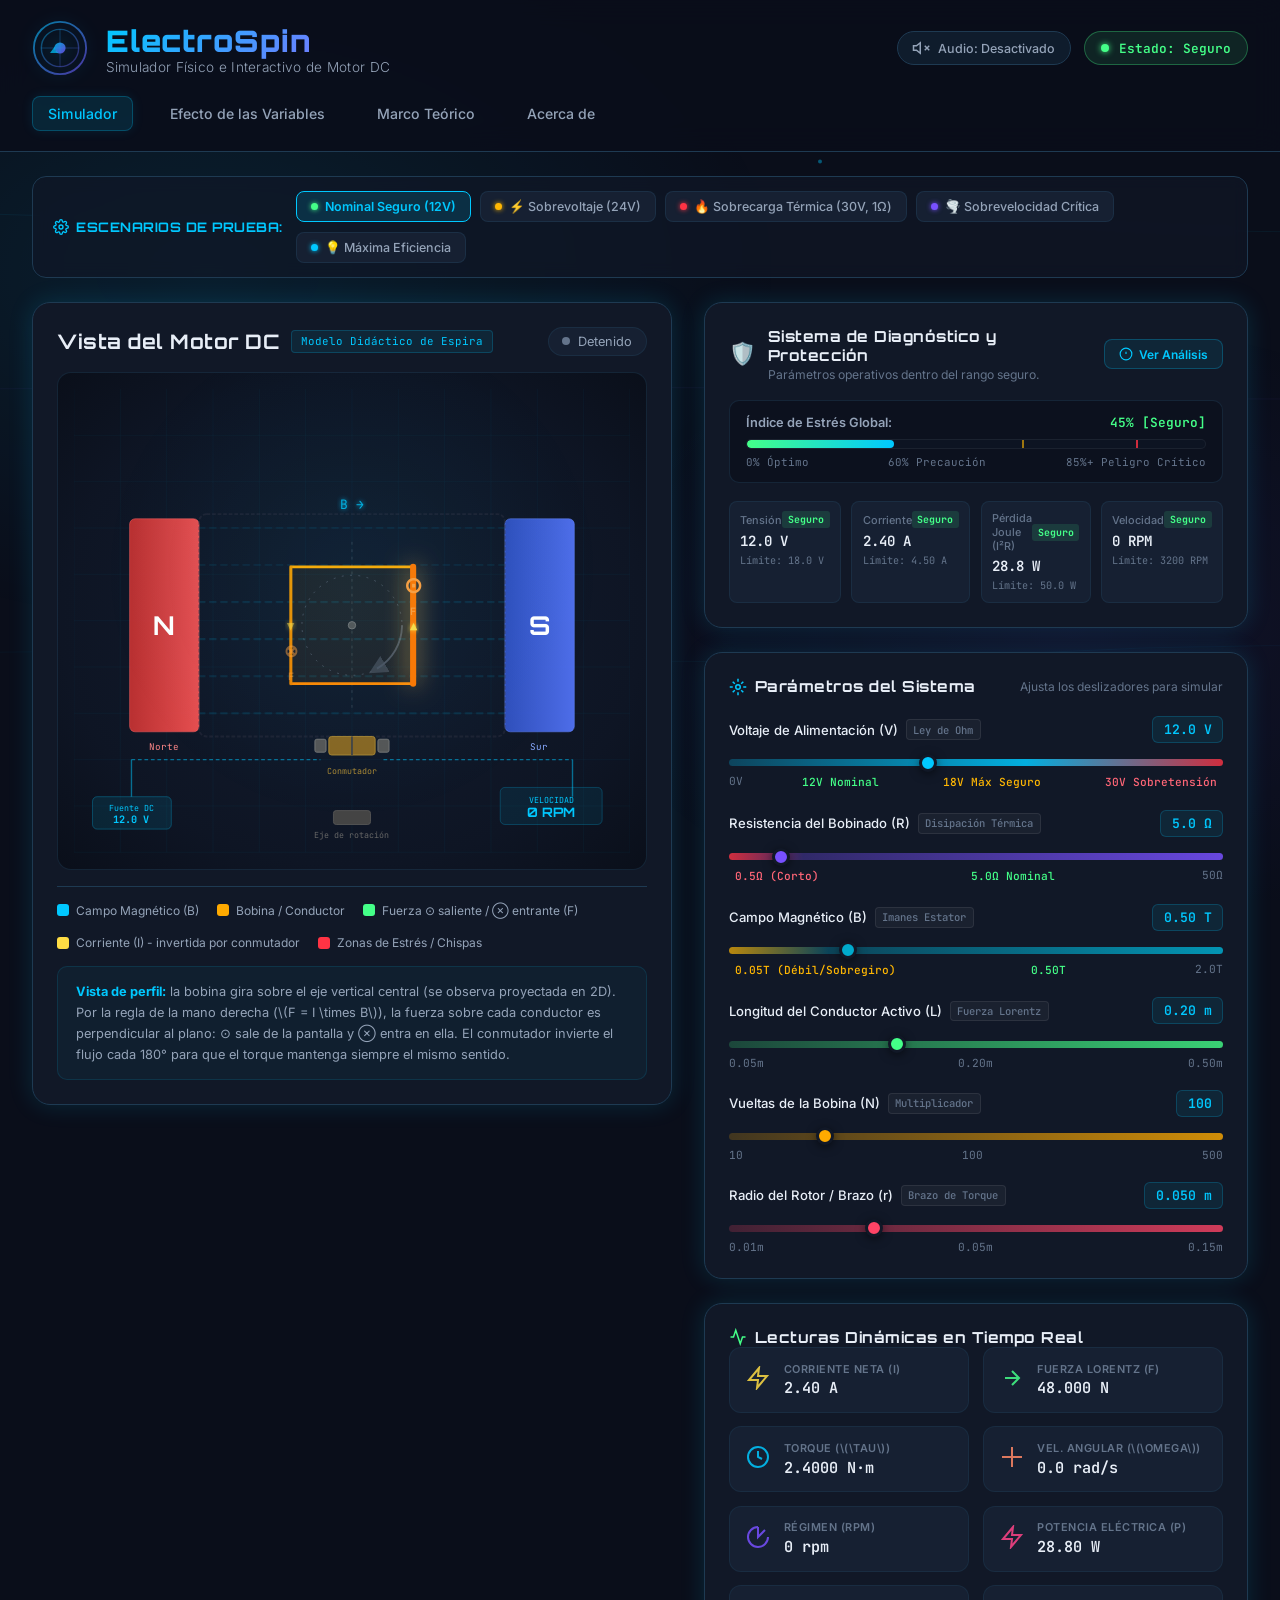
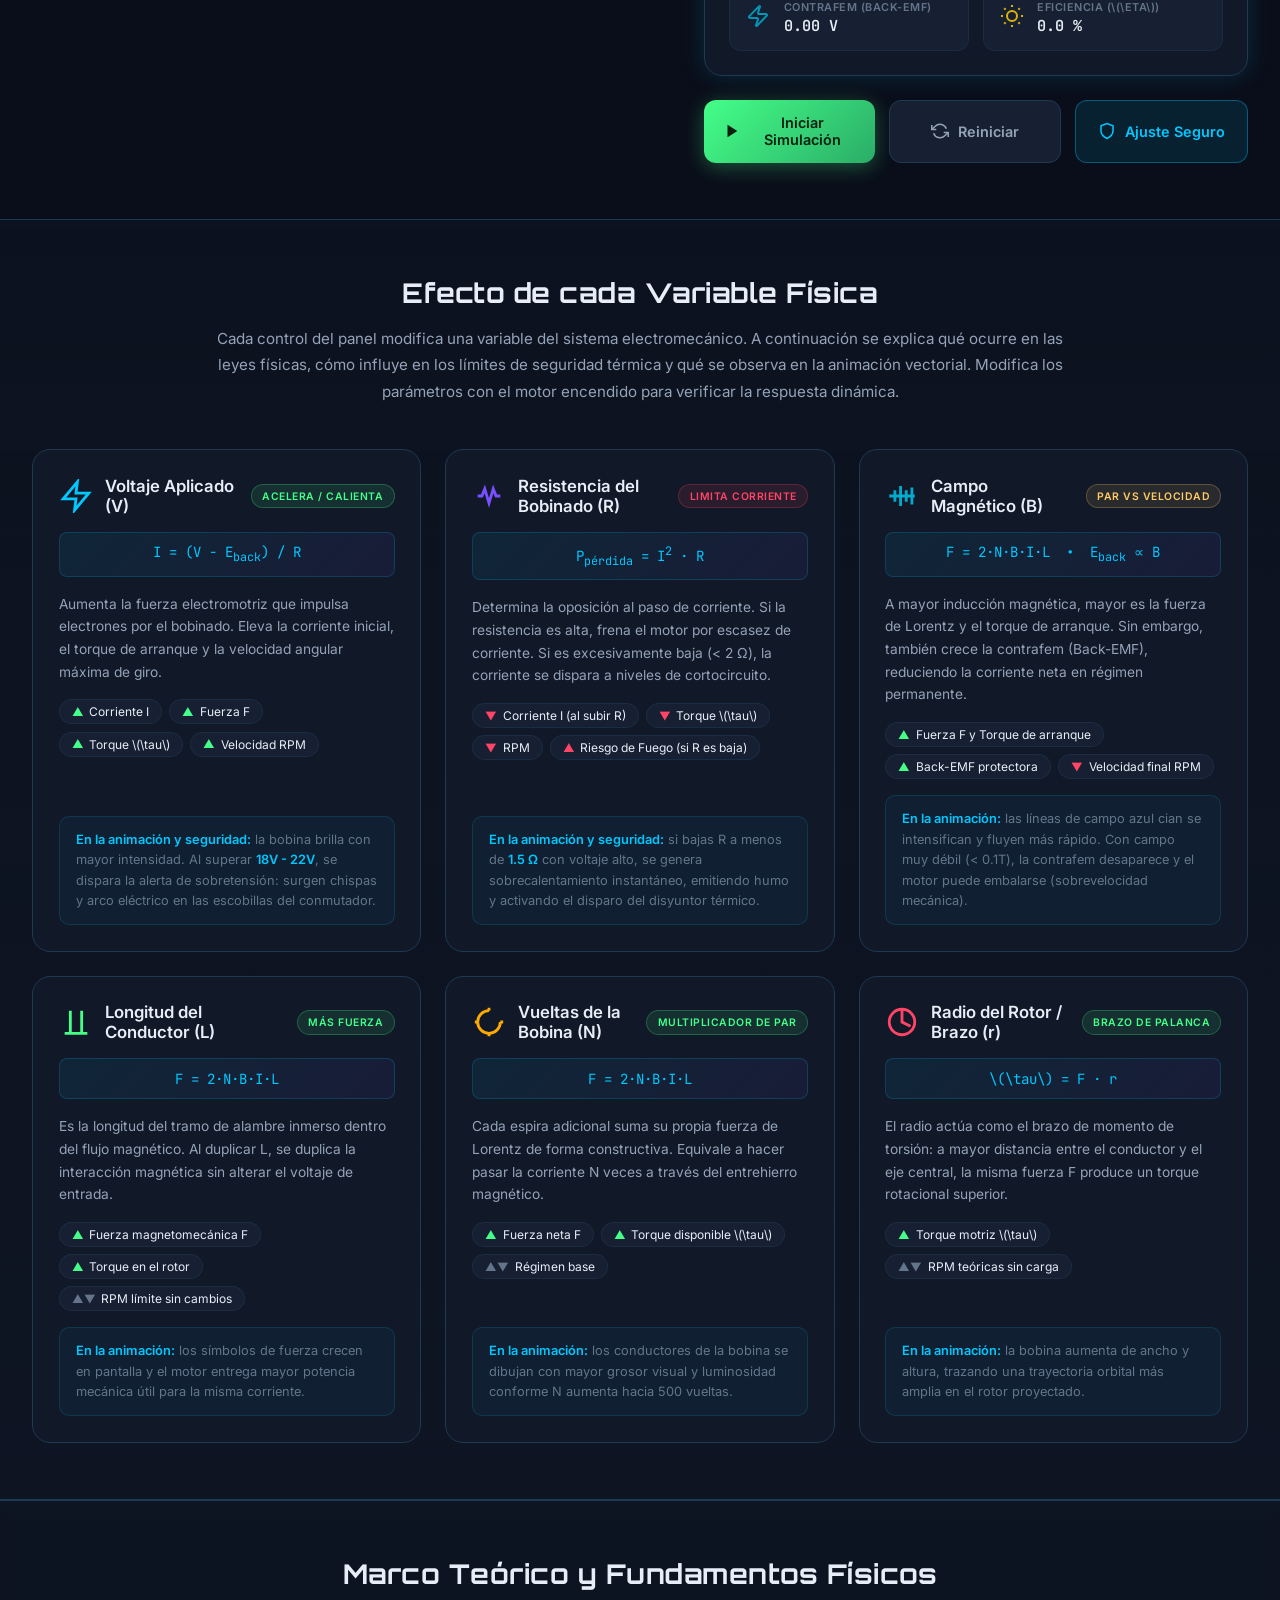
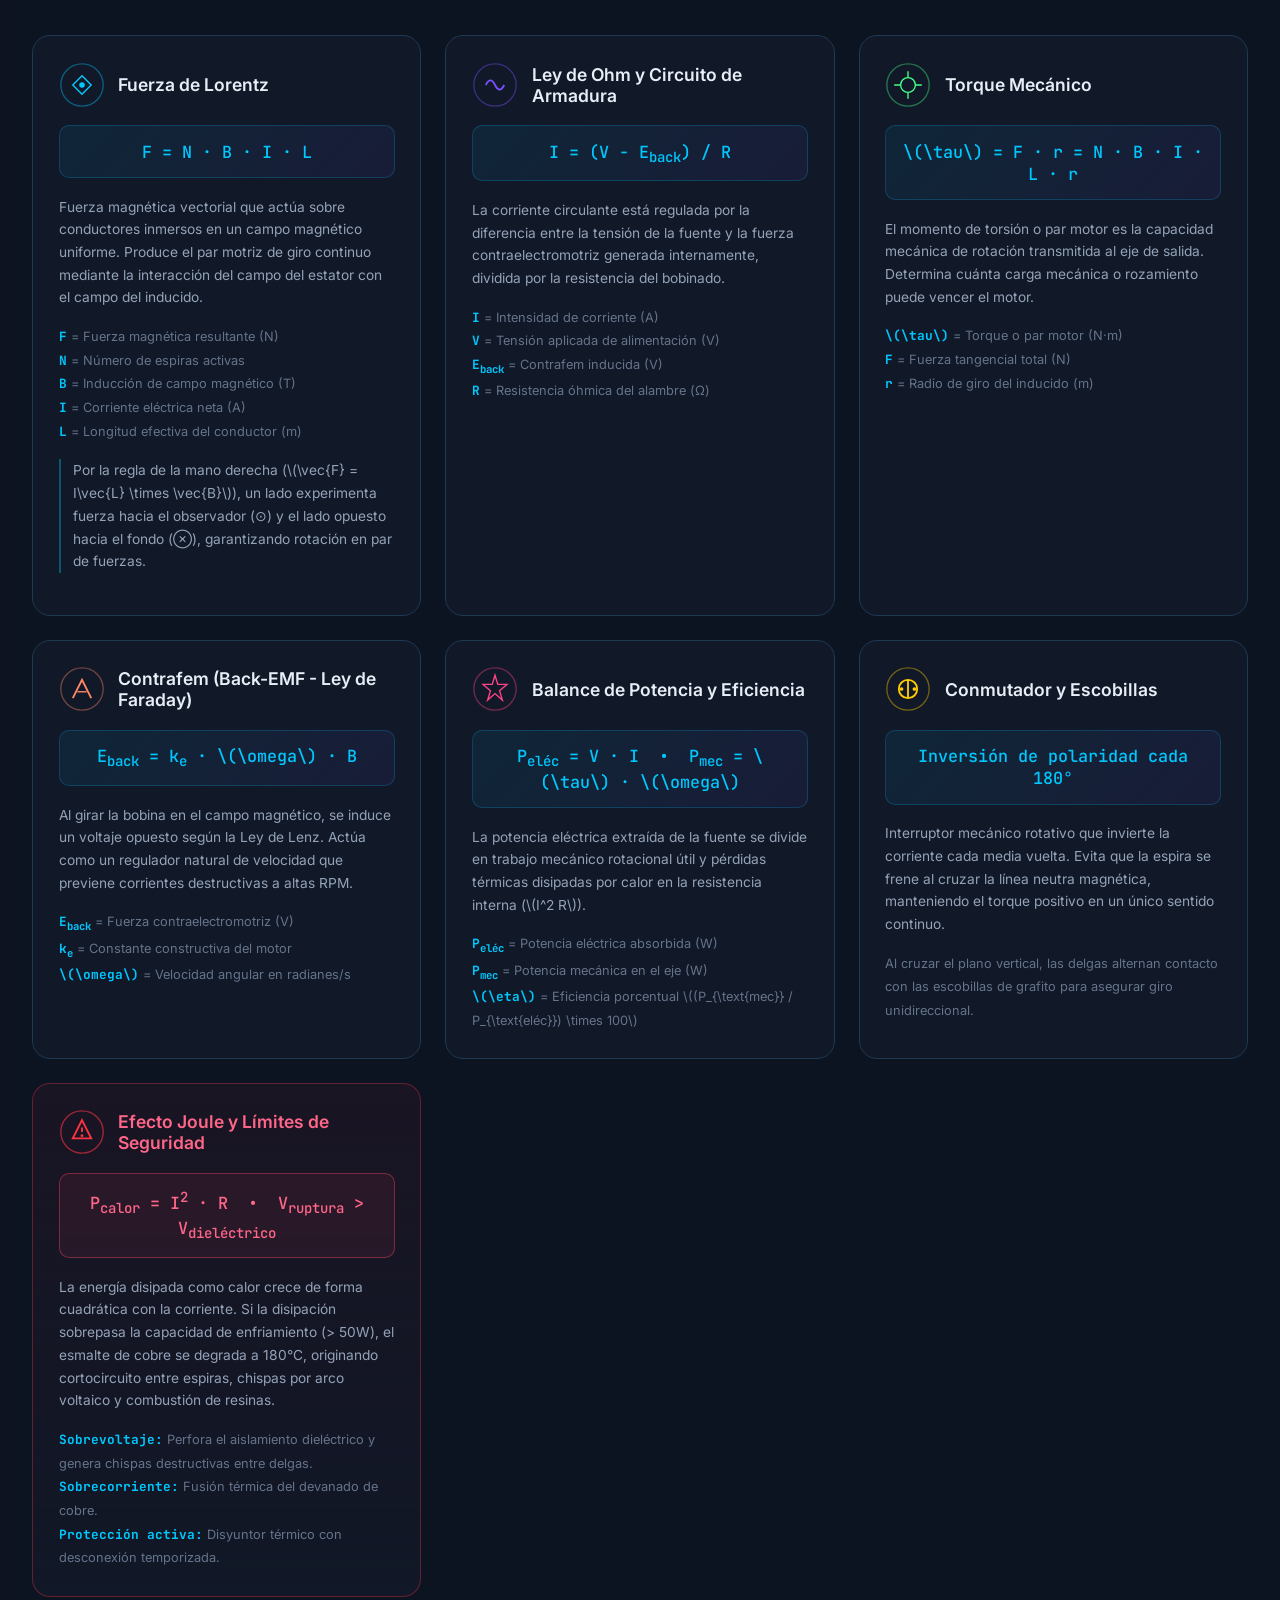
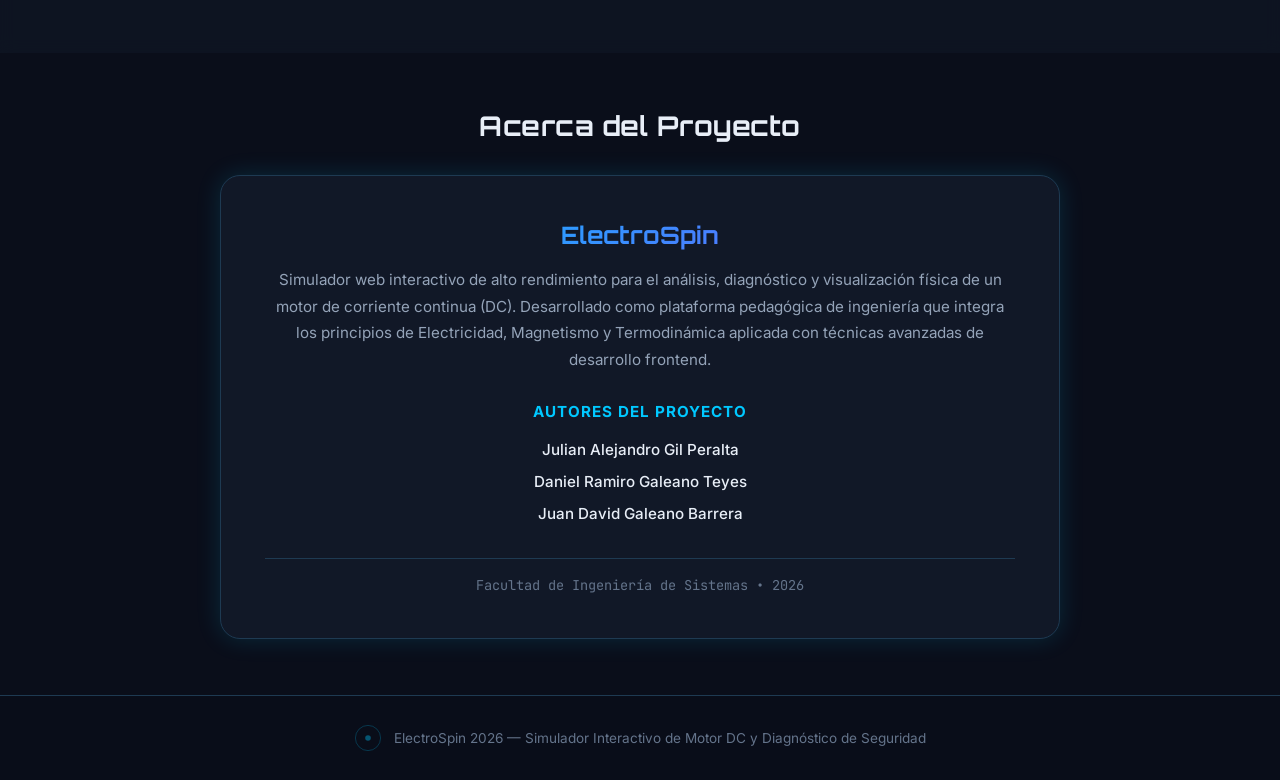
==== commit c4476135: "feat: mejoras visuales y mecanica de alerta por sobrevoltaje y diagnostico de seguridad" ====
--- a/index.html
+++ b/index.html
@@ -3,33 +3,34 @@
 <head>
     <meta charset="UTF-8">
     <meta name="viewport" content="width=device-width, initial-scale=1.0">
-    <title>ElectroSpin - Simulador de Motor DC</title>
+    <title>ElectroSpin - Simulador Avanzado de Motor DC</title>
     <link rel="stylesheet" href="css/styles.css">
     <link rel="preconnect" href="https://fonts.googleapis.com">
-    <link href="https://fonts.googleapis.com/css2?family=Orbitron:wght@400;700;900&family=Inter:wght@300;400;500;600;700&family=JetBrains+Mono:wght@400;500&display=swap" rel="stylesheet">
+    <link href="https://fonts.googleapis.com/css2?family=Orbitron:wght@400;600;700;900&family=Inter:wght@300;400;500;600;700;800&family=JetBrains+Mono:wght@400;500;700&display=swap" rel="stylesheet">
 </head>
 <body>
     <!-- Decorative SVG Background -->
-    <svg class="bg-decoration" viewBox="0 0 1440 900" preserveAspectRatio="xMidYMid slice">
+    <svg class="bg-decoration" viewBox="0 0 1440 900" preserveAspectRatio="xMidYMid slice" aria-hidden="true">
         <defs>
             <radialGradient id="glow1" cx="20%" cy="30%" r="40%">
-                <stop offset="0%" stop-color="rgba(0,200,255,0.08)"/>
+                <stop offset="0%" stop-color="rgba(0,200,255,0.09)"/>
                 <stop offset="100%" stop-color="rgba(0,200,255,0)"/>
             </radialGradient>
             <radialGradient id="glow2" cx="80%" cy="70%" r="35%">
-                <stop offset="0%" stop-color="rgba(120,80,255,0.06)"/>
+                <stop offset="0%" stop-color="rgba(120,80,255,0.07)"/>
                 <stop offset="100%" stop-color="rgba(120,80,255,0)"/>
             </radialGradient>
-            <linearGradient id="fieldLine" x1="0%" y1="0%" x2="100%" y2="0%">
-                <stop offset="0%" stop-color="rgba(0,200,255,0.4)"/>
-                <stop offset="50%" stop-color="rgba(0,200,255,0.15)"/>
-                <stop offset="100%" stop-color="rgba(0,200,255,0.4)"/>
-            </linearGradient>
+            <radialGradient id="glowHazard" cx="50%" cy="50%" r="50%">
+                <stop offset="0%" stop-color="rgba(255,68,102,0.15)"/>
+                <stop offset="100%" stop-color="rgba(255,68,102,0)"/>
+            </radialGradient>
         </defs>
         <rect width="100%" height="100%" fill="url(#glow1)"/>
         <rect width="100%" height="100%" fill="url(#glow2)"/>
+        <rect id="bgHazardGlow" width="100%" height="100%" fill="url(#glowHazard)" opacity="0"/>
+        
         <!-- Animated magnetic field lines in background -->
-        <g class="bg-field-lines" opacity="0.3">
+        <g class="bg-field-lines" opacity="0.32">
             <path d="M-100,200 Q300,180 500,250 T1100,200 T1600,220" fill="none" stroke="rgba(0,200,255,0.2)" stroke-width="1">
                 <animate attributeName="d" dur="8s" repeatCount="indefinite"
                     values="M-100,200 Q300,180 500,250 T1100,200 T1600,220;
@@ -51,20 +52,20 @@
         </g>
         <!-- Floating particles -->
         <g class="particles">
-            <circle cx="100" cy="150" r="2" fill="rgba(0,200,255,0.4)">
+            <circle cx="100" cy="150" r="2" fill="rgba(0,200,255,0.5)">
                 <animate attributeName="cy" dur="6s" values="150;100;150" repeatCount="indefinite"/>
                 <animate attributeName="opacity" dur="6s" values="0.4;0.8;0.4" repeatCount="indefinite"/>
             </circle>
-            <circle cx="350" cy="400" r="1.5" fill="rgba(120,80,255,0.3)">
+            <circle cx="350" cy="400" r="1.5" fill="rgba(120,80,255,0.4)">
                 <animate attributeName="cy" dur="8s" values="400;350;400" repeatCount="indefinite"/>
             </circle>
-            <circle cx="900" cy="200" r="2" fill="rgba(0,200,255,0.3)">
+            <circle cx="900" cy="200" r="2" fill="rgba(0,200,255,0.4)">
                 <animate attributeName="cy" dur="7s" values="200;150;200" repeatCount="indefinite"/>
             </circle>
-            <circle cx="1200" cy="500" r="1.5" fill="rgba(120,80,255,0.25)">
+            <circle cx="1200" cy="500" r="1.5" fill="rgba(120,80,255,0.35)">
                 <animate attributeName="cy" dur="9s" values="500;440;500" repeatCount="indefinite"/>
             </circle>
-            <circle cx="600" cy="700" r="2" fill="rgba(0,200,255,0.2)">
+            <circle cx="600" cy="700" r="2" fill="rgba(0,200,255,0.3)">
                 <animate attributeName="cy" dur="5s" values="700;660;700" repeatCount="indefinite"/>
             </circle>
         </g>
@@ -74,7 +75,7 @@
     <header class="header">
         <div class="header-content">
             <div class="logo-area">
-                <svg class="logo-icon" viewBox="0 0 60 60" width="60" height="60">
+                <svg class="logo-icon" viewBox="0 0 60 60" width="56" height="56" aria-hidden="true">
                     <defs>
                         <linearGradient id="logoGrad" x1="0%" y1="0%" x2="100%" y2="100%">
                             <stop offset="0%" stop-color="#00c8ff"/>
@@ -91,13 +92,34 @@
                 </svg>
                 <div>
                     <h1 class="title">ElectroSpin</h1>
-                    <p class="subtitle">Simulador Interactivo de Motor DC</p>
+                    <p class="subtitle">Simulador Físico e Interactivo de Motor DC</p>
                 </div>
             </div>
+
+            <!-- Header Quick Actions & Safety Badge -->
+            <div class="header-controls">
+                <button id="soundToggleBtn" class="sound-toggle-btn" onclick="toggleSound()" title="Activar/Silenciar efectos de sonido">
+                    <svg id="soundIconOn" width="18" height="18" viewBox="0 0 24 24" fill="none" stroke="currentColor" stroke-width="2" style="display:none;">
+                        <polygon points="11 5 6 9 2 9 2 15 6 15 11 19 11 5"/>
+                        <path d="M19.07 4.93a10 10 0 0 1 0 14.14M15.54 8.46a5 5 0 0 1 0 7.07"/>
+                    </svg>
+                    <svg id="soundIconOff" width="18" height="18" viewBox="0 0 24 24" fill="none" stroke="currentColor" stroke-width="2">
+                        <polygon points="11 5 6 9 2 9 2 15 6 15 11 19 11 5"/>
+                        <line x1="23" y1="9" x2="17" y2="15"/><line x1="17" y1="9" x2="23" y2="15"/>
+                    </svg>
+                    <span id="soundText">Audio: Desactivado</span>
+                </button>
+
+                <div class="header-safety-badge" id="headerSafetyBadge" onclick="openHazardModal()" title="Clic para ver diagnóstico de seguridad en vivo">
+                    <span class="safety-indicator-dot safe" id="headerSafetyDot"></span>
+                    <span id="headerSafetyText">Estado: Seguro</span>
+                </div>
+            </div>
+
             <nav class="nav-links">
                 <a href="#simulador" class="nav-link active">Simulador</a>
                 <a href="#variables" class="nav-link">Efecto de las Variables</a>
-                <a href="#teoria" class="nav-link">Teoria</a>
+                <a href="#teoria" class="nav-link">Marco Teórico</a>
                 <a href="#acerca" class="nav-link">Acerca de</a>
             </nav>
         </div>
@@ -105,17 +127,57 @@
 
     <!-- Main Simulator Section -->
     <main id="simulador" class="simulator-section">
+        
+        <!-- Presets Bar / Escenarios Rápidos -->
+        <div class="presets-bar">
+            <div class="presets-intro">
+                <span class="presets-label">
+                    <svg width="16" height="16" viewBox="0 0 24 24" fill="none" stroke="#00c8ff" stroke-width="2">
+                        <circle cx="12" cy="12" r="3"/>
+                        <path d="M19.4 15a1.65 1.65 0 0 0 .33 1.82l.06.06a2 2 0 0 1 0 2.83 2 2 0 0 1-2.83 0l-.06-.06a1.65 1.65 0 0 0-1.82-.33 1.65 1.65 0 0 0-1 1.51V21a2 2 0 0 1-2 2 2 2 0 0 1-2-2v-.09A1.65 1.65 0 0 0 9 19.4a1.65 1.65 0 0 0-1.82.33l-.06.06a2 2 0 0 1-2.83 0 2 2 0 0 1 0-2.83l.06-.06a1.65 1.65 0 0 0 .33-1.82 1.65 1.65 0 0 0-1.51-1H3a2 2 0 0 1-2-2 2 2 0 0 1 2-2h.09A1.65 1.65 0 0 0 4.6 9a1.65 1.65 0 0 0-.33-1.82l-.06-.06a2 2 0 0 1 0-2.83 2 2 0 0 1 2.83 0l.06.06a1.65 1.65 0 0 0 1.82.33H9a1.65 1.65 0 0 0 1-1.51V3a2 2 0 0 1 2-2 2 2 0 0 1 2 2v.09a1.65 1.65 0 0 0 1 1.51 1.65 1.65 0 0 0 1.82-.33l.06-.06a2 2 0 0 1 2.83 0 2 2 0 0 1 0 2.83l-.06.06a1.65 1.65 0 0 0-.33 1.82V9a1.65 1.65 0 0 0 1.51 1H21a2 2 0 0 1 2 2 2 2 0 0 1-2 2h-.09a1.65 1.65 0 0 0-1.51 1z"/>
+                    </svg>
+                    Escenarios de Prueba:
+                </span>
+            </div>
+            <div class="presets-buttons">
+                <button class="preset-btn active" id="presetNominal" onclick="applyPreset('nominal')">
+                    <span class="preset-dot green"></span>
+                    Nominal Seguro (12V)
+                </button>
+                <button class="preset-btn preset-warn" id="presetOvervoltage" onclick="applyPreset('overvoltage')">
+                    <span class="preset-dot yellow"></span>
+                    ⚡ Sobrevoltaje (24V)
+                </button>
+                <button class="preset-btn preset-danger" id="presetThermal" onclick="applyPreset('thermal')">
+                    <span class="preset-dot red"></span>
+                    🔥 Sobrecarga Térmica (30V, 1Ω)
+                </button>
+                <button class="preset-btn preset-warn" id="presetOverspeed" onclick="applyPreset('overspeed')">
+                    <span class="preset-dot purple"></span>
+                    🌪️ Sobrevelocidad Crítica
+                </button>
+                <button class="preset-btn" id="presetHighEff" onclick="applyPreset('highEff')">
+                    <span class="preset-dot blue"></span>
+                    💡 Máxima Eficiencia
+                </button>
+            </div>
+        </div>
+
         <div class="simulator-layout">
             <!-- Motor Visualization -->
-            <div class="motor-container">
+            <div class="motor-container" id="motorContainerCard">
                 <div class="motor-header">
-                    <h2 class="section-title">Vista del Motor DC</h2>
-                    <div class="motor-status">
+                    <div class="motor-header-left">
+                        <h2 class="section-title">Vista del Motor DC</h2>
+                        <span class="model-badge">Modelo Didáctico de Espira</span>
+                    </div>
+                    <div class="motor-status" id="motorStatusBadge">
                         <span class="status-dot" id="statusDot"></span>
                         <span id="statusText">Detenido</span>
                     </div>
                 </div>
-                <div class="motor-svg-wrapper">
+
+                <div class="motor-svg-wrapper" id="motorSvgWrapper">
                     <svg id="motorSVG" viewBox="0 0 600 500" class="motor-svg">
                         <defs>
                             <linearGradient id="magnetN" x1="0%" y1="0%" x2="100%" y2="0%">
@@ -127,8 +189,8 @@
                                 <stop offset="100%" stop-color="#5577ff"/>
                             </linearGradient>
                             <linearGradient id="coilGrad" x1="0%" y1="0%" x2="0%" y2="100%">
-                                <stop offset="0%" stop-color="#ffaa00"/>
-                                <stop offset="100%" stop-color="#ff8800"/>
+                                <stop id="coilGradStop1" offset="0%" stop-color="#ffaa00"/>
+                                <stop id="coilGradStop2" offset="100%" stop-color="#ff8800"/>
                             </linearGradient>
                             <linearGradient id="shaftGrad" x1="0%" y1="0%" x2="100%" y2="0%">
                                 <stop offset="0%" stop-color="#666"/>
@@ -137,6 +199,13 @@
                             </linearGradient>
                             <filter id="glow">
                                 <feGaussianBlur stdDeviation="3" result="coloredBlur"/>
+                                <feMerge>
+                                    <feMergeNode in="coloredBlur"/>
+                                    <feMergeNode in="SourceGraphic"/>
+                                </feMerge>
+                            </filter>
+                            <filter id="hazardGlow">
+                                <feGaussianBlur stdDeviation="5" result="coloredBlur"/>
                                 <feMerge>
                                     <feMergeNode in="coloredBlur"/>
                                     <feMergeNode in="SourceGraphic"/>
@@ -197,7 +266,7 @@
                         </g>
 
                         <!-- B label -->
-                        <text x="300" y="130" text-anchor="middle" fill="#00c8ff" font-family="JetBrains Mono" font-size="14" opacity="0.8" filter="url(#glow)">
+                        <text x="300" y="130" text-anchor="middle" fill="#00c8ff" font-family="JetBrains Mono" font-size="14" opacity="0.85" filter="url(#glow)">
                             B &#8594;
                         </text>
 
@@ -237,14 +306,12 @@
                             <line id="conductorFront" x1="230" y1="185" x2="230" y2="325" stroke="#ffaa00" stroke-width="7" stroke-linecap="round"/>
 
                             <!-- Simbolos de fuerza: regla de la mano derecha (F = I x B) -->
-                            <!-- 'saliente' hacia el observador -->
                             <text id="forceSymbolFront" x="0" y="0" text-anchor="middle" font-family="JetBrains Mono" font-weight="bold" font-size="24" fill="#44ff88">&#x2299;</text>
                             <text id="forceLabelFront" x="0" y="0" text-anchor="middle" font-family="JetBrains Mono" font-weight="bold" font-size="11" fill="#44ff88">F</text>
-                            <!-- 'entrante' hacia la pagina -->
                             <text id="forceSymbolBack" x="0" y="0" text-anchor="middle" font-family="JetBrains Mono" font-weight="bold" font-size="18" fill="#44ff88" opacity="0.5">&#x2297;</text>
                             <text id="forceLabelBack" x="0" y="0" text-anchor="middle" font-family="JetBrains Mono" font-weight="bold" font-size="11" fill="#44ff88" opacity="0.5">F</text>
 
-                            <!-- Flechas de direccion de la corriente (el conmutador las invierte cada 180 grados) -->
+                            <!-- Flechas de direccion de la corriente -->
                             <text id="currentArrowFront" x="0" y="0" text-anchor="middle" font-family="JetBrains Mono" font-size="13" fill="#ffdd44" filter="url(#glow)">&#x25B2;</text>
                             <text id="currentArrowBack" x="0" y="0" text-anchor="middle" font-family="JetBrains Mono" font-size="13" fill="#ffdd44" filter="url(#glow)" opacity="0.6">&#x25BC;</text>
                         </g>
@@ -252,41 +319,56 @@
                         <!-- Center dot / axis indicator -->
                         <circle cx="300" cy="255" r="4" fill="#555" stroke="#777" stroke-width="1"/>
 
+                        <!-- Dynamic Smoke Particles Group (Generated during thermal overload) -->
+                        <g id="smokeGroup" opacity="0"></g>
+
                         <!-- Rotation axis -->
                         <line id="shaft" x1="300" y1="380" x2="300" y2="460" stroke="url(#shaftGrad)" stroke-width="6" stroke-linecap="round"/>
 
                         <!-- Commutator -->
                         <g id="commutatorGroup">
-                            <rect x="275" y="375" width="50" height="20" rx="3" fill="#886622" stroke="#aa8833" stroke-width="1"/>
+                            <rect id="commutatorRect" x="275" y="375" width="50" height="20" rx="3" fill="#886622" stroke="#aa8833" stroke-width="1"/>
                             <line id="splitLine" x1="300" y1="375" x2="300" y2="395" stroke="#444" stroke-width="2"/>
                             <text x="300" y="415" text-anchor="middle" fill="#aa8833" font-family="JetBrains Mono" font-size="9">Conmutador</text>
                         </g>
 
-                        <!-- Brushes -->
-                        <rect x="260" y="378" width="12" height="14" rx="2" fill="#555" stroke="#777" stroke-width="1"/>
-                        <rect x="328" y="378" width="12" height="14" rx="2" fill="#555" stroke="#777" stroke-width="1"/>
+                        <!-- Brushes (Escobillas de carbón) -->
+                        <rect id="brushLeft" x="260" y="378" width="12" height="14" rx="2" fill="#555" stroke="#777" stroke-width="1"/>
+                        <rect id="brushRight" x="328" y="378" width="12" height="14" rx="2" fill="#555" stroke="#777" stroke-width="1"/>
+
+                        <!-- Dynamic Electrical Arc & Spark Particles (Generated during arcing/overvoltage) -->
+                        <g id="sparksGroup" opacity="0"></g>
 
                         <!-- Shaft base -->
                         <rect x="280" y="455" width="40" height="15" rx="3" fill="#444" stroke="#555" stroke-width="1"/>
-                        <text x="300" y="485" text-anchor="middle" fill="#666" font-family="JetBrains Mono" font-size="9">Eje de rotacion</text>
+                        <text x="300" y="485" text-anchor="middle" fill="#666" font-family="JetBrains Mono" font-size="9">Eje de rotación</text>
 
                         <!-- Voltage source indicator -->
                         <g id="voltageSource">
-                            <rect x="20" y="440" width="80" height="35" rx="5" fill="rgba(0,200,255,0.1)" stroke="rgba(0,200,255,0.3)" stroke-width="1"/>
-                            <text x="60" y="455" text-anchor="middle" fill="#00c8ff" font-family="JetBrains Mono" font-size="9">Fuente</text>
-                            <text id="voltageLabelSVG" x="60" y="468" text-anchor="middle" fill="#00c8ff" font-family="JetBrains Mono" font-size="11" font-weight="bold">12V</text>
+                            <rect x="20" y="440" width="85" height="35" rx="5" fill="rgba(0,200,255,0.1)" stroke="rgba(0,200,255,0.3)" stroke-width="1"/>
+                            <text x="62" y="455" text-anchor="middle" fill="#00c8ff" font-family="JetBrains Mono" font-size="9">Fuente DC</text>
+                            <text id="voltageLabelSVG" x="62" y="468" text-anchor="middle" fill="#00c8ff" font-family="JetBrains Mono" font-size="11" font-weight="bold">12.0 V</text>
                             <!-- Wires -->
-                            <line x1="60" y1="440" x2="60" y2="400" stroke="#00c8ff" stroke-width="1.5" opacity="0.5"/>
-                            <line x1="60" y1="400" x2="266" y2="400" stroke="#00c8ff" stroke-width="1.5" opacity="0.5" stroke-dasharray="4,3"/>
-                            <line x1="540" y1="400" x2="540" y2="440" stroke="#00c8ff" stroke-width="1.5" opacity="0.5"/>
-                            <line x1="334" y1="400" x2="540" y2="400" stroke="#00c8ff" stroke-width="1.5" opacity="0.5" stroke-dasharray="4,3"/>
+                            <line x1="62" y1="440" x2="62" y2="400" stroke="#00c8ff" stroke-width="1.5" opacity="0.5"/>
+                            <line x1="62" y1="400" x2="266" y2="400" stroke="#00c8ff" stroke-width="1.5" opacity="0.5" stroke-dasharray="4,3"/>
+                            <line x1="538" y1="400" x2="538" y2="440" stroke="#00c8ff" stroke-width="1.5" opacity="0.5"/>
+                            <line x1="334" y1="400" x2="538" y2="400" stroke="#00c8ff" stroke-width="1.5" opacity="0.5" stroke-dasharray="4,3"/>
                         </g>
 
                         <!-- RPM Display -->
                         <g id="rpmDisplay">
-                            <rect x="460" y="430" width="100" height="40" rx="5" fill="rgba(0,200,255,0.08)" stroke="rgba(0,200,255,0.25)" stroke-width="1"/>
-                            <text x="510" y="447" text-anchor="middle" fill="#00c8ff" font-family="JetBrains Mono" font-size="9">RPM</text>
-                            <text id="rpmValueSVG" x="510" y="462" text-anchor="middle" fill="#00c8ff" font-family="Orbitron" font-size="14" font-weight="bold">0</text>
+                            <rect x="460" y="430" width="110" height="40" rx="5" fill="rgba(0,200,255,0.08)" stroke="rgba(0,200,255,0.25)" stroke-width="1"/>
+                            <text x="515" y="447" text-anchor="middle" fill="#00c8ff" font-family="JetBrains Mono" font-size="9">VELOCIDAD</text>
+                            <text id="rpmValueSVG" x="515" y="462" text-anchor="middle" fill="#00c8ff" font-family="Orbitron" font-size="14" font-weight="bold">0 RPM</text>
+                        </g>
+
+                        <!-- Hazard Warning Frame (Flashes during critical danger) -->
+                        <rect id="motorHazardBorder" x="3" y="3" width="594" height="494" rx="10" fill="none" stroke="#ff3344" stroke-width="3" opacity="0"/>
+
+                        <!-- Interactive In-SVG Warning Badge -->
+                        <g id="motorAlertHUD" opacity="0" style="cursor: pointer;" onclick="openHazardModal()">
+                            <rect x="180" y="16" width="240" height="34" rx="8" fill="rgba(255, 30, 60, 0.3)" stroke="#ff4466" stroke-width="1.5"/>
+                            <text x="300" y="38" text-anchor="middle" fill="#ff6688" font-family="Orbitron" font-size="11" font-weight="bold">⚠️ ¡SOBRECARGA DETECTADA!</text>
                         </g>
                     </svg>
                 </div>
@@ -295,7 +377,7 @@
                 <div class="motor-legend">
                     <div class="legend-item">
                         <span class="legend-color" style="background:#00c8ff"></span>
-                        <span>Campo Magnetico (B)</span>
+                        <span>Campo Magnético (B)</span>
                     </div>
                     <div class="legend-item">
                         <span class="legend-color" style="background:#ffaa00"></span>
@@ -307,82 +389,210 @@
                     </div>
                     <div class="legend-item">
                         <span class="legend-color" style="background:#ffdd44"></span>
-                        <span>Corriente (I) - el conmutador la invierte</span>
+                        <span>Corriente (I) - invertida por conmutador</span>
+                    </div>
+                    <div class="legend-item">
+                        <span class="legend-color" style="background:#ff3344"></span>
+                        <span>Zonas de Estrés / Chispas</span>
                     </div>
                 </div>
 
                 <p class="motor-note">
-                    Vista de perfil: la bobina gira sobre el eje vertical central (se observa
-                    "achatandose" en su proyeccion). Por la regla de la mano derecha (F = I &#215; B),
-                    la fuerza sobre cada conductor es perpendicular al plano de la vista:
-                    &#x2299; sale de la pantalla y &#x2297; entra a ella. El conmutador invierte la
-                    corriente cada media vuelta para que el torque no cambie de sentido.
+                    <strong>Vista de perfil:</strong> la bobina gira sobre el eje vertical central (se observa proyectada en 2D). Por la regla de la mano derecha (\(F = I \times B\)), la fuerza sobre cada conductor es perpendicular al plano: &#x2299; sale de la pantalla y &#x2297; entra en ella. El conmutador invierte el flujo cada 180° para que el torque mantenga siempre el mismo sentido.
                 </p>
             </div>
 
             <!-- Control Panel & Readings -->
             <div class="controls-panel">
+
+                <!-- Safety & Stress Diagnostic Monitor HUD -->
+                <div class="panel-section safety-monitor-section" id="safetyMonitorSection">
+                    <div class="safety-monitor-header">
+                        <div class="safety-title-wrap">
+                            <span class="safety-icon-indicator" id="safetyIconIndicator">🛡️</span>
+                            <div>
+                                <h3 class="panel-title mb-0">Sistema de Diagnóstico y Protección</h3>
+                                <span class="safety-status-sub" id="safetyStatusSub">Parámetros operativos dentro del rango seguro</span>
+                            </div>
+                        </div>
+                        <button class="btn-diag" id="btnDiag" onclick="openHazardModal()">
+                            <svg width="14" height="14" viewBox="0 0 24 24" fill="none" stroke="currentColor" stroke-width="2">
+                                <circle cx="12" cy="12" r="10"/><line x1="12" y1="8" x2="12" y2="12"/><line x1="12" y1="16" x2="12.01" y2="16"/>
+                            </svg>
+                            Ver Análisis
+                        </button>
+                    </div>
+
+                    <!-- Overall Stress Gauge Bar -->
+                    <div class="stress-bar-container">
+                        <div class="stress-bar-labels">
+                            <span class="stress-metric-name">Índice de Estrés Global:</span>
+                            <span id="stressPercentText" class="stress-percent-text">14% [Seguro]</span>
+                        </div>
+                        <div class="stress-bar-track">
+                            <div class="stress-bar-fill" id="stressBarFill" style="width: 14%;"></div>
+                            <div class="stress-marker" style="left: 60%;" title="Umbral de Alerta (60%)"></div>
+                            <div class="stress-marker danger" style="left: 85%;" title="Umbral Crítico (85%)"></div>
+                        </div>
+                        <div class="stress-bar-ticks">
+                            <span>0% Óptimo</span>
+                            <span>60% Precaución</span>
+                            <span>85%+ Peligro Crítico</span>
+                        </div>
+                    </div>
+
+                    <!-- Micro Metric Chips -->
+                    <div class="safety-micro-grid">
+                        <div class="safety-chip safe" id="chipVoltage">
+                            <div class="chip-top">
+                                <span class="chip-title">Tensión</span>
+                                <span class="chip-status" id="chipVoltageStatus">Seguro</span>
+                            </div>
+                            <span class="chip-val" id="chipVoltageVal">12.0 V</span>
+                            <span class="chip-limit">Límite: 18.0 V</span>
+                        </div>
+
+                        <div class="safety-chip safe" id="chipCurrent">
+                            <div class="chip-top">
+                                <span class="chip-title">Corriente</span>
+                                <span class="chip-status" id="chipCurrentStatus">Seguro</span>
+                            </div>
+                            <span class="chip-val" id="chipCurrentVal">2.40 A</span>
+                            <span class="chip-limit">Límite: 4.50 A</span>
+                        </div>
+
+                        <div class="safety-chip safe" id="chipHeat">
+                            <div class="chip-top">
+                                <span class="chip-title">Pérdida Joule (I²R)</span>
+                                <span class="chip-status" id="chipHeatStatus">Seguro</span>
+                            </div>
+                            <span class="chip-val" id="chipHeatVal">28.8 W</span>
+                            <span class="chip-limit">Límite: 50.0 W</span>
+                        </div>
+
+                        <div class="safety-chip safe" id="chipSpeed">
+                            <div class="chip-top">
+                                <span class="chip-title">Velocidad</span>
+                                <span class="chip-status" id="chipSpeedStatus">Seguro</span>
+                            </div>
+                            <span class="chip-val" id="chipSpeedVal">1400 RPM</span>
+                            <span class="chip-limit">Límite: 3200 RPM</span>
+                        </div>
+                    </div>
+
+                    <!-- Breaker / Fuse Trip Emergency Overlay (Shown when breaker trips) -->
+                    <div class="breaker-trip-banner" id="breakerTripBanner" style="display:none;">
+                        <div class="trip-left">
+                            <div class="trip-icon">⚡💥</div>
+                            <div>
+                                <h4 class="trip-title">¡DISYUNTOR TÉRMICO DISPARADO!</h4>
+                                <p class="trip-desc">Corte automático de alimentación activado tras operar en sobrecarga extrema para salvar el bobinado de combustión inminente.</p>
+                            </div>
+                        </div>
+                        <button class="btn btn-trip-reset" onclick="rearmBreaker()">
+                            <svg width="16" height="16" viewBox="0 0 24 24" fill="none" stroke="currentColor" stroke-width="2">
+                                <path d="M1 4v6h6M23 20v-6h-6"/><path d="M20.49 9A9 9 0 0 0 5.64 5.64L1 10m22 4l-4.64 4.36A9 9 0 0 1 3.51 15"/>
+                            </svg>
+                            Rearmar Disyuntor
+                        </button>
+                    </div>
+                </div>
+
                 <!-- Control Sliders -->
                 <div class="panel-section">
-                    <h3 class="panel-title">
-                        <svg width="18" height="18" viewBox="0 0 24 24" fill="none" stroke="#00c8ff" stroke-width="2">
-                            <circle cx="12" cy="12" r="3"/><path d="M12 1v4m0 14v4m-7.07-3.93l2.83-2.83m8.48-8.48l2.83-2.83M1 12h4m14 0h4M4.93 4.93l2.83 2.83m8.48 8.48l2.83 2.83"/>
-                        </svg>
-                        Panel de Control
-                    </h3>
+                    <div class="panel-section-header">
+                        <h3 class="panel-title">
+                            <svg width="18" height="18" viewBox="0 0 24 24" fill="none" stroke="#00c8ff" stroke-width="2">
+                                <circle cx="12" cy="12" r="3"/><path d="M12 1v4m0 14v4m-7.07-3.93l2.83-2.83m8.48-8.48l2.83-2.83M1 12h4m14 0h4M4.93 4.93l2.83 2.83m8.48 8.48l2.83 2.83"/>
+                            </svg>
+                            Parámetros del Sistema
+                        </h3>
+                        <span class="panel-hint">Ajusta los deslizadores para simular</span>
+                    </div>
 
                     <div class="control-group">
-                        <label class="control-label">
-                            <span>Voltaje (V)</span>
+                        <label class="control-label" for="voltageSlider">
+                            <span class="label-with-icon">
+                                <span class="label-name">Voltaje de Alimentación (V)</span>
+                                <span class="label-tag">Ley de Ohm</span>
+                            </span>
                             <span class="control-value" id="voltageValue">12.0 V</span>
                         </label>
-                        <input type="range" id="voltageSlider" class="slider slider-cyan" min="0" max="24" step="0.5" value="12">
-                        <div class="slider-range"><span>0V</span><span>24V</span></div>
+                        <input type="range" id="voltageSlider" class="slider slider-cyan" min="0" max="30" step="0.5" value="12">
+                        <div class="slider-range">
+                            <span>0V</span>
+                            <span class="range-zone safe">12V Nominal</span>
+                            <span class="range-zone warn">18V Máx Seguro</span>
+                            <span class="range-zone danger">30V Sobretensión</span>
+                        </div>
                     </div>
 
                     <div class="control-group">
-                        <label class="control-label">
-                            <span>Resistencia (R)</span>
+                        <label class="control-label" for="resistanceSlider">
+                            <span class="label-with-icon">
+                                <span class="label-name">Resistencia del Bobinado (R)</span>
+                                <span class="label-tag">Disipación Térmica</span>
+                            </span>
                             <span class="control-value" id="resistanceValue">5.0 &#8486;</span>
                         </label>
-                        <input type="range" id="resistanceSlider" class="slider slider-purple" min="1" max="50" step="0.5" value="5">
-                        <div class="slider-range"><span>1&#8486;</span><span>50&#8486;</span></div>
+                        <input type="range" id="resistanceSlider" class="slider slider-purple" min="0.5" max="50" step="0.5" value="5">
+                        <div class="slider-range">
+                            <span class="range-zone danger">0.5&#8486; (Corto)</span>
+                            <span class="range-zone safe">5.0&#8486; Nominal</span>
+                            <span>50&#8486;</span>
+                        </div>
                     </div>
 
                     <div class="control-group">
-                        <label class="control-label">
-                            <span>Campo Magnetico (B)</span>
+                        <label class="control-label" for="bFieldSlider">
+                            <span class="label-with-icon">
+                                <span class="label-name">Campo Magnético (B)</span>
+                                <span class="label-tag">Imanes Estator</span>
+                            </span>
                             <span class="control-value" id="bFieldValue">0.50 T</span>
                         </label>
                         <input type="range" id="bFieldSlider" class="slider slider-blue" min="0.05" max="2" step="0.05" value="0.5">
-                        <div class="slider-range"><span>0.05T</span><span>2.0T</span></div>
+                        <div class="slider-range">
+                            <span class="range-zone warn">0.05T (Débil/Sobregiro)</span>
+                            <span class="range-zone safe">0.50T</span>
+                            <span>2.0T</span>
+                        </div>
                     </div>
 
                     <div class="control-group">
-                        <label class="control-label">
-                            <span>Longitud del Conductor (L)</span>
+                        <label class="control-label" for="lengthSlider">
+                            <span class="label-with-icon">
+                                <span class="label-name">Longitud del Conductor Activo (L)</span>
+                                <span class="label-tag">Fuerza Lorentz</span>
+                            </span>
                             <span class="control-value" id="lengthValue">0.20 m</span>
                         </label>
                         <input type="range" id="lengthSlider" class="slider slider-green" min="0.05" max="0.5" step="0.01" value="0.20">
-                        <div class="slider-range"><span>0.05m</span><span>0.50m</span></div>
+                        <div class="slider-range"><span>0.05m</span><span>0.20m</span><span>0.50m</span></div>
                     </div>
 
                     <div class="control-group">
-                        <label class="control-label">
-                            <span>Vueltas de la Bobina (N)</span>
+                        <label class="control-label" for="turnsSlider">
+                            <span class="label-with-icon">
+                                <span class="label-name">Vueltas de la Bobina (N)</span>
+                                <span class="label-tag">Multiplicador</span>
+                            </span>
                             <span class="control-value" id="turnsValue">100</span>
                         </label>
                         <input type="range" id="turnsSlider" class="slider slider-orange" min="10" max="500" step="10" value="100">
-                        <div class="slider-range"><span>10</span><span>500</span></div>
+                        <div class="slider-range"><span>10</span><span>100</span><span>500</span></div>
                     </div>
 
                     <div class="control-group">
-                        <label class="control-label">
-                            <span>Radio del Eje (r)</span>
+                        <label class="control-label" for="radiusSlider">
+                            <span class="label-with-icon">
+                                <span class="label-name">Radio del Rotor / Brazo (r)</span>
+                                <span class="label-tag">Brazo de Torque</span>
+                            </span>
                             <span class="control-value" id="radiusValue">0.05 m</span>
                         </label>
                         <input type="range" id="radiusSlider" class="slider slider-red" min="0.01" max="0.15" step="0.005" value="0.05">
-                        <div class="slider-range"><span>0.01m</span><span>0.15m</span></div>
+                        <div class="slider-range"><span>0.01m</span><span>0.05m</span><span>0.15m</span></div>
                     </div>
                 </div>
 
@@ -392,109 +602,109 @@
                         <svg width="18" height="18" viewBox="0 0 24 24" fill="none" stroke="#44ff88" stroke-width="2">
                             <path d="M22 12h-4l-3 9L9 3l-3 9H2"/>
                         </svg>
-                        Lecturas en Tiempo Real
+                        Lecturas Dinámicas en Tiempo Real
                     </h3>
 
                     <div class="readings-grid">
-                        <div class="reading-card">
+                        <div class="reading-card" id="cardCurrent">
                             <div class="reading-icon" style="color:#ffdd44">
                                 <svg width="24" height="24" viewBox="0 0 24 24" fill="none" stroke="currentColor" stroke-width="2">
                                     <path d="M13 2L3 14h9l-1 8 10-12h-9l1-8z"/>
                                 </svg>
                             </div>
                             <div class="reading-info">
-                                <span class="reading-label">Corriente (I)</span>
+                                <span class="reading-label">Corriente Neta (I)</span>
                                 <span class="reading-value" id="currentReading">0.00 A</span>
                             </div>
                         </div>
 
-                        <div class="reading-card">
+                        <div class="reading-card" id="cardForce">
                             <div class="reading-icon" style="color:#44ff88">
                                 <svg width="24" height="24" viewBox="0 0 24 24" fill="none" stroke="currentColor" stroke-width="2">
                                     <path d="M5 12h14M12 5l7 7-7 7"/>
                                 </svg>
                             </div>
                             <div class="reading-info">
-                                <span class="reading-label">Fuerza (F)</span>
+                                <span class="reading-label">Fuerza Lorentz (F)</span>
                                 <span class="reading-value" id="forceReading">0.00 N</span>
                             </div>
                         </div>
 
-                        <div class="reading-card">
+                        <div class="reading-card" id="cardTorque">
                             <div class="reading-icon" style="color:#00c8ff">
                                 <svg width="24" height="24" viewBox="0 0 24 24" fill="none" stroke="currentColor" stroke-width="2">
                                     <circle cx="12" cy="12" r="10"/><path d="M12 6v6l4 2"/>
                                 </svg>
                             </div>
                             <div class="reading-info">
-                                <span class="reading-label">Torque (&#964;)</span>
+                                <span class="reading-label">Torque (\(\tau\))</span>
                                 <span class="reading-value" id="torqueReading">0.000 N·m</span>
                             </div>
                         </div>
 
-                        <div class="reading-card">
+                        <div class="reading-card" id="cardOmega">
                             <div class="reading-icon" style="color:#ff8866">
                                 <svg width="24" height="24" viewBox="0 0 24 24" fill="none" stroke="currentColor" stroke-width="2">
                                     <path d="M12 2v20M2 12h20"/>
                                 </svg>
                             </div>
                             <div class="reading-info">
-                                <span class="reading-label">Vel. Angular (&#969;)</span>
+                                <span class="reading-label">Vel. Angular (\(\omega\))</span>
                                 <span class="reading-value" id="omegaReading">0.00 rad/s</span>
                             </div>
                         </div>
 
-                        <div class="reading-card">
+                        <div class="reading-card" id="cardRpm">
                             <div class="reading-icon" style="color:#7850ff">
                                 <svg width="24" height="24" viewBox="0 0 24 24" fill="none" stroke="currentColor" stroke-width="2">
                                     <path d="M12 2a10 10 0 1 0 10 10"/><path d="M12 2v10l7-7"/>
                                 </svg>
                             </div>
                             <div class="reading-info">
-                                <span class="reading-label">RPM</span>
+                                <span class="reading-label">Régimen (RPM)</span>
                                 <span class="reading-value" id="rpmReading">0 rpm</span>
                             </div>
                         </div>
 
-                        <div class="reading-card">
+                        <div class="reading-card" id="cardPower">
                             <div class="reading-icon" style="color:#ff4488">
                                 <svg width="24" height="24" viewBox="0 0 24 24" fill="none" stroke="currentColor" stroke-width="2">
                                     <path d="M13 2L3 14h9l-1 8 10-12h-9l1-8z"/>
                                 </svg>
                             </div>
                             <div class="reading-info">
-                                <span class="reading-label">Potencia (P)</span>
+                                <span class="reading-label">Potencia Eléctrica (P)</span>
                                 <span class="reading-value" id="powerReading">0.00 W</span>
                             </div>
                         </div>
 
-                        <div class="reading-card">
+                        <div class="reading-card" id="cardBackEmf">
                             <div class="reading-icon" style="color:#00aacc">
                                 <svg width="24" height="24" viewBox="0 0 24 24" fill="none" stroke="currentColor" stroke-width="2">
                                     <path d="M4 14a1 1 0 0 1-.78-1.63l9.9-10.2a.5.5 0 0 1 .86.46l-1.92 6.02A1 1 0 0 0 13 10h7a1 1 0 0 1 .78 1.63l-9.9 10.2a.5.5 0 0 1-.86-.46l1.92-6.02A1 1 0 0 0 11 14z"/>
                                 </svg>
                             </div>
                             <div class="reading-info">
-                                <span class="reading-label">Back-EMF</span>
+                                <span class="reading-label">Contrafem (Back-EMF)</span>
                                 <span class="reading-value" id="backEmfReading">0.00 V</span>
                             </div>
                         </div>
 
-                        <div class="reading-card">
+                        <div class="reading-card" id="cardEfficiency">
                             <div class="reading-icon" style="color:#ffcc00">
                                 <svg width="24" height="24" viewBox="0 0 24 24" fill="none" stroke="currentColor" stroke-width="2">
                                     <circle cx="12" cy="12" r="5"/><path d="M12 1v2m0 18v2M4.22 4.22l1.42 1.42m12.72 12.72l1.42 1.42M1 12h2m18 0h2M4.22 19.78l1.42-1.42M18.36 5.64l1.42-1.42"/>
                                 </svg>
                             </div>
                             <div class="reading-info">
-                                <span class="reading-label">Efficiencia (&#951;)</span>
-                                <span class="reading-value" id="efficiencyReading">0 %</span>
-                            </div>
-                        </div>
-                    </div>
-                </div>
-
-                <!-- Play/Stop Button -->
+                                <span class="reading-label">Eficiencia (\(\eta\))</span>
+                                <span class="reading-value" id="efficiencyReading">0.0 %</span>
+                            </div>
+                        </div>
+                    </div>
+                </div>
+
+                <!-- Simulation Control Buttons -->
                 <div class="control-buttons">
                     <button id="playBtn" class="btn btn-play" onclick="toggleSimulation()">
                         <svg id="playIcon" width="20" height="20" viewBox="0 0 24 24" fill="currentColor">
@@ -503,29 +713,104 @@
                         <svg id="stopIcon" width="20" height="20" viewBox="0 0 24 24" fill="currentColor" style="display:none">
                             <rect x="4" y="4" width="16" height="16" rx="2"/>
                         </svg>
-                        <span id="playBtnText">Iniciar Simulacion</span>
+                        <span id="playBtnText">Iniciar Simulación</span>
                     </button>
-                    <button class="btn btn-reset" onclick="resetSimulation()">
+                    <button class="btn btn-reset" onclick="resetSimulation()" title="Restablecer sliders a valores por defecto">
                         <svg width="18" height="18" viewBox="0 0 24 24" fill="none" stroke="currentColor" stroke-width="2">
                             <path d="M1 4v6h6M23 20v-6h-6"/>
                             <path d="M20.49 9A9 9 0 0 0 5.64 5.64L1 10m22 4l-4.64 4.36A9 9 0 0 1 3.51 15"/>
                         </svg>
                         Reiniciar
                     </button>
+                    <button class="btn btn-safety-action" onclick="restoreSafeParameters()" title="Calibrar todo a operación 100% segura">
+                        <svg width="18" height="18" viewBox="0 0 24 24" fill="none" stroke="currentColor" stroke-width="2">
+                            <path d="M12 22s8-4 8-10V5l-8-3-8 3v7c0 6 8 10 8 10z"/>
+                        </svg>
+                        Ajuste Seguro
+                    </button>
                 </div>
             </div>
         </div>
     </main>
 
+    <!-- Hazard Warning & Diagnostics Modal (Popup interactivo de advertencia) -->
+    <div id="hazardModal" class="hazard-modal-backdrop" style="display: none;" role="dialog" aria-modal="true" aria-labelledby="hazardModalTitle">
+        <div class="hazard-modal-card">
+            <div class="hazard-modal-header" id="hazardModalHeader">
+                <div class="hazard-header-left">
+                    <div class="hazard-icon-pulse" id="hazardModalIcon">⚠️</div>
+                    <div>
+                        <span class="hazard-badge-level" id="hazardModalBadge">ALERTA CRÍTICA DE SOBRECARGA</span>
+                        <h2 id="hazardModalTitle" class="hazard-title">Límites Operativos de Seguridad Excedidos</h2>
+                    </div>
+                </div>
+                <button class="hazard-close-btn" onclick="closeHazardModal()" aria-label="Cerrar modal de aviso">&times;</button>
+            </div>
+
+            <div class="hazard-modal-body">
+                <!-- Section 1: Diagnóstico exacto del problema -->
+                <div class="hazard-detail-box problem-box">
+                    <div class="detail-box-header">
+                        <svg width="20" height="20" viewBox="0 0 24 24" fill="none" stroke="#00c8ff" stroke-width="2">
+                            <circle cx="12" cy="12" r="10"/><line x1="12" y1="8" x2="12" y2="12"/><line x1="12" y1="16" x2="12.01" y2="16"/>
+                        </svg>
+                        <h4>¿Cuál es el problema detectado en el circuito?</h4>
+                    </div>
+                    <ul id="hazardProblemList" class="hazard-list problem-list">
+                        <!-- Generado dinámicamente -->
+                    </ul>
+                </div>
+
+                <!-- Section 2: Consecuencias Físicas y Reales -->
+                <div class="hazard-detail-box consequences-box">
+                    <div class="detail-box-header danger">
+                        <svg width="20" height="20" viewBox="0 0 24 24" fill="none" stroke="#ff4466" stroke-width="2">
+                            <path d="M10.29 3.86L1.82 18a2 2 0 0 0 1.71 3h16.94a2 2 0 0 0 1.71-3L13.71 3.86a2 2 0 0 0-3.42 0z"/>
+                            <line x1="12" y1="9" x2="12" y2="13"/><line x1="12" y1="17" x2="12.01" y2="17"/>
+                        </svg>
+                        <h4>¿Qué podría pasar físicamente si no se detiene? (Consecuencias Reales)</h4>
+                    </div>
+                    <ul id="hazardConsequenceList" class="hazard-list consequence-list">
+                        <!-- Generado dinámicamente -->
+                    </ul>
+                </div>
+
+                <!-- Section 3: Recomendación técnica y protección -->
+                <div class="hazard-detail-box solution-box">
+                    <div class="detail-box-header success">
+                        <svg width="20" height="20" viewBox="0 0 24 24" fill="none" stroke="#44ff88" stroke-width="2">
+                            <path d="M12 22s8-4 8-10V5l-8-3-8 3v7c0 6 8 10 8 10z"/><polyline points="9 12 11 14 15 10"/>
+                        </svg>
+                        <h4>Medida Preventiva y Protección del Motor</h4>
+                    </div>
+                    <p id="hazardSolutionText" class="hazard-solution-p">
+                        El simulador cuenta con un disyuntor térmico de seguridad que desconectará la alimentación si el motor permanece en peligro extremo por más de 5 segundos. Recomendamos restablecer la tensión a 12V y mantener la resistencia por encima de 4.0 &#8486;.
+                    </p>
+                </div>
+            </div>
+
+            <div class="hazard-modal-footer">
+                <button class="btn btn-safe-restore" onclick="restoreSafeParameters()">
+                    <svg width="18" height="18" viewBox="0 0 24 24" fill="none" stroke="currentColor" stroke-width="2">
+                        <path d="M12 22s8-4 8-10V5l-8-3-8 3v7c0 6 8 10 8 10z"/><polyline points="9 12 11 14 15 10"/>
+                    </svg>
+                    🛡️ Calibrar a Parámetros Seguros (12V)
+                </button>
+                <button class="btn btn-hazard-dismiss" onclick="dismissHazardModal(true)">
+                    ⚠️ Continuar bajo mi propio riesgo (Modo Experimental)
+                </button>
+            </div>
+        </div>
+    </div>
+
     <!-- Variables Effect Section -->
     <section id="variables" class="variables-section">
         <div class="variables-container">
-            <h2 class="section-title variables-title">Efecto de cada Variable</h2>
+            <h2 class="section-title variables-title">Efecto de cada Variable Física</h2>
             <p class="variables-intro">
-                Cada control del panel modifica una variable del motor. A continuacion se explica
-                que ocurre en las ecuaciones y que deberias observar en la animacion cuando aumentas
-                cada una de ellas. Prueba a mover los deslizadores mientras el motor esta en marcha
-                y comprueba los cambios en las lecturas.
+                Cada control del panel modifica una variable del sistema electromecánico. A continuación se explica
+                qué ocurre en las leyes físicas, cómo influye en los límites de seguridad térmica y qué se observa en la animación
+                vectorial. Modifica los parámetros con el motor encendido para verificar la respuesta dinámica.
             </p>
 
             <div class="variables-grid">
@@ -536,25 +821,21 @@
                         <svg width="34" height="34" viewBox="0 0 24 24" fill="none" stroke="#00c8ff" stroke-width="2">
                             <path d="M13 2L3 14h9l-1 8 10-12h-9l1-8z"/>
                         </svg>
-                        <h3>Voltaje (V)</h3>
-                        <span class="badge badge-up">Sube todo</span>
+                        <h3>Voltaje Aplicado (V)</h3>
+                        <span class="badge badge-up">Acelera / Calienta</span>
                     </div>
                     <div class="variable-formula">I = (V &minus; E<sub>back</sub>) / R</div>
                     <p>
-                        Aumenta la corriente que circula por la bobina (Ley de Ohm), lo que eleva la
-                        fuerza magnetica, el torque y la velocidad maxima de giro.
+                        Aumenta la fuerza electromotriz que impulsa electrones por el bobinado. Eleva la corriente inicial, el torque de arranque y la velocidad angular máxima de giro.
                     </p>
                     <ul class="variable-effects">
                         <li><span class="arrow-up">&#9650;</span> Corriente I</li>
                         <li><span class="arrow-up">&#9650;</span> Fuerza F</li>
-                        <li><span class="arrow-up">&#9650;</span> Torque &#964;</li>
-                        <li><span class="arrow-up">&#9650;</span> RPM (velocidad de giro)</li>
+                        <li><span class="arrow-up">&#9650;</span> Torque \(\tau\)</li>
+                        <li><span class="arrow-up">&#9650;</span> Velocidad RPM</li>
                     </ul>
                     <div class="variable-observa">
-                        <strong>En la animacion:</strong> la bobina brilla mas (mas corriente), la flecha
-                        de corriente se ve mas intensa, los simbolos de fuerza
-                        <span class="sym-front">&#x2299;</span>/<span class="sym-back">&#x2297;</span>
-                        crecen y el giro se acelera.
+                        <strong>En la animación y seguridad:</strong> la bobina brilla con mayor intensidad. Al superar <strong>18V - 22V</strong>, se dispara la alerta de sobretensión: surgen chispas y arco eléctrico en las escobillas del conmutador.
                     </div>
                 </div>
 
@@ -564,25 +845,21 @@
                         <svg width="34" height="34" viewBox="0 0 24 24" fill="none" stroke="#7850ff" stroke-width="2">
                             <path d="M4 12h3l2-5 3 10 3-10 2 5h3"/>
                         </svg>
-                        <h3>Resistencia (R)</h3>
-                        <span class="badge badge-down">Frena el motor</span>
-                    </div>
-                    <div class="variable-formula">I = (V &minus; E<sub>back</sub>) / R</div>
+                        <h3>Resistencia del Bobinado (R)</h3>
+                        <span class="badge badge-down">Limita Corriente</span>
+                    </div>
+                    <div class="variable-formula">P<sub>pérdida</sub> = I<sup>2</sup> &middot; R</div>
                     <p>
-                        Al aumentar la resistencia del bobinado, la corriente disminuye. Menos corriente
-                        significa menos fuerza y menos torque, por lo que el motor gira mas lento e
-                        incluso puede detenerse si la resistencia es muy alta.
+                        Determina la oposición al paso de corriente. Si la resistencia es alta, frena el motor por escasez de corriente. Si es excesivamente baja (&lt; 2 &#8486;), la corriente se dispara a niveles de cortocircuito.
                     </p>
                     <ul class="variable-effects">
-                        <li><span class="arrow-down">&#9660;</span> Corriente I</li>
-                        <li><span class="arrow-down">&#9660;</span> Fuerza F</li>
-                        <li><span class="arrow-down">&#9660;</span> Torque &#964;</li>
-                        <li><span class="arrow-down">&#9660;</span> RPM (velocidad de giro)</li>
+                        <li><span class="arrow-down">&#9660;</span> Corriente I (al subir R)</li>
+                        <li><span class="arrow-down">&#9660;</span> Torque \(\tau\)</li>
+                        <li><span class="arrow-down">&#9660;</span> RPM</li>
+                        <li><span class="arrow-up danger">&#9650;</span> Riesgo de Fuego (si R es baja)</li>
                     </ul>
                     <div class="variable-observa">
-                        <strong>En la animacion:</strong> la bobina se oscurece (menos corriente), los
-                        simbolos de fuerza se encogen y el giro se vuelve lento. Con una R muy alta, el
-                        motor se detiene por completo.
+                        <strong>En la animación y seguridad:</strong> si bajas R a menos de <strong>1.5 &#8486;</strong> con voltaje alto, se genera sobrecalentamiento instantáneo, emitiendo humo y activando el disparo del disyuntor térmico.
                     </div>
                 </div>
 
@@ -592,25 +869,20 @@
                         <svg width="34" height="34" viewBox="0 0 24 24" fill="none" stroke="#00aacc" stroke-width="2">
                             <path d="M3 12h18M7 8v8M11 5v14M15 8v8M19 6v12"/>
                         </svg>
-                        <h3>Campo Magnetico (B)</h3>
-                        <span class="badge badge-mix">Mas fuerza, menos RPM</span>
+                        <h3>Campo Magnético (B)</h3>
+                        <span class="badge badge-mix">Par vs Velocidad</span>
                     </div>
                     <div class="variable-formula">F = 2&middot;N&middot;B&middot;I&middot;L  &nbsp;&bull;&nbsp;  E<sub>back</sub> &#8733; B</div>
                     <p>
-                        Al aumentar B, cada conductor experimenta mas fuerza de Lorentz y el motor
-                        arranca con mas torque. Sin embargo, tambien crece la fem inducida
-                        (back-EMF) que se opone al voltaje, por lo que la corriente neta a alta
-                        velocidad disminuye y el regimen de RPM maximas baja.
+                        A mayor inducción magnética, mayor es la fuerza de Lorentz y el torque de arranque. Sin embargo, también crece la contrafem (Back-EMF), reduciendo la corriente neta en régimen permanente.
                     </p>
                     <ul class="variable-effects">
-                        <li><span class="arrow-up">&#9650;</span> Fuerza F y torque de arranque</li>
-                        <li><span class="arrow-up">&#9650;</span> Back-EMF (oposicion)</li>
-                        <li><span class="arrow-down">&#9660;</span> RPM maximas</li>
+                        <li><span class="arrow-up">&#9650;</span> Fuerza F y Torque de arranque</li>
+                        <li><span class="arrow-up">&#9650;</span> Back-EMF protectora</li>
+                        <li><span class="arrow-down">&#9660;</span> Velocidad final RPM</li>
                     </ul>
                     <div class="variable-observa">
-                        <strong>En la animacion:</strong> las lineas de campo se vuelven mas brillantes,
-                        mas densas y fluyen mas rapido; los simbolos de fuerza se agrandan; el arranque
-                        es mas potente pero la velocidad final es menor.
+                        <strong>En la animación:</strong> las líneas de campo azul cian se intensifican y fluyen más rápido. Con campo muy débil (&lt; 0.1T), la contrafem desaparece y el motor puede embalarse (sobrevelocidad mecánica).
                     </div>
                 </div>
 
@@ -622,22 +894,19 @@
                             <line x1="4" y1="20" x2="20" y2="20"/>
                         </svg>
                         <h3>Longitud del Conductor (L)</h3>
-                        <span class="badge badge-up">Mas fuerza</span>
+                        <span class="badge badge-up">Más Fuerza</span>
                     </div>
                     <div class="variable-formula">F = 2&middot;N&middot;B&middot;I&middot;L</div>
                     <p>
-                        Cuanto mayor es la longitud del conductor que atraviesa el campo magnetico,
-                        mayor es la fuerza de Lorentz para la misma corriente. El torque sube, pero la
-                        velocidad maxima no cambia porque L no influye en el back-EMF.
+                        Es la longitud del tramo de alambre inmerso dentro del flujo magnético. Al duplicar L, se duplica la interacción magnética sin alterar el voltaje de entrada.
                     </p>
                     <ul class="variable-effects">
-                        <li><span class="arrow-up">&#9650;</span> Fuerza F</li>
-                        <li><span class="arrow-up">&#9650;</span> Torque &#964;</li>
-                        <li><span class="neutral">&#9650;&#9660;</span> RPM sin cambios</li>
+                        <li><span class="arrow-up">&#9650;</span> Fuerza magnetomecánica F</li>
+                        <li><span class="arrow-up">&#9650;</span> Torque en el rotor</li>
+                        <li><span class="neutral">&#9650;&#9660;</span> RPM límite sin cambios</li>
                     </ul>
                     <div class="variable-observa">
-                        <strong>En la animacion:</strong> los conductores aprovechan mejor el campo: los
-                        simbolos de fuerza crecen, se consigue el mismo giro con menos corriente.
+                        <strong>En la animación:</strong> los símbolos de fuerza crecen en pantalla y el motor entrega mayor potencia mecánica útil para la misma corriente.
                     </div>
                 </div>
 
@@ -648,22 +917,19 @@
                             <path d="M12 4a8 8 0 1 0 8 8"/><path d="M12 2v2M12 20v2M4 12H2M22 12h-2"/>
                         </svg>
                         <h3>Vueltas de la Bobina (N)</h3>
-                        <span class="badge badge-up">Mas fuerza</span>
+                        <span class="badge badge-up">Multiplicador de Par</span>
                     </div>
                     <div class="variable-formula">F = 2&middot;N&middot;B&middot;I&middot;L</div>
                     <p>
-                        Cada espira adicional aporta fuerza a la misma corriente: es como si el
-                        conductor pasara N veces por el campo. La fuerza y el torque crecen
-                        proporcionalmente a N. La velocidad maxima del modelo no se ve afectada.
+                        Cada espira adicional suma su propia fuerza de Lorentz de forma constructiva. Equivale a hacer pasar la corriente N veces a través del entrehierro magnético.
                     </p>
                     <ul class="variable-effects">
-                        <li><span class="arrow-up">&#9650;</span> Fuerza F</li>
-                        <li><span class="arrow-up">&#9650;</span> Torque &#964;</li>
-                        <li><span class="neutral">&#9650;&#9660;</span> RPM sin cambios</li>
+                        <li><span class="arrow-up">&#9650;</span> Fuerza neta F</li>
+                        <li><span class="arrow-up">&#9650;</span> Torque disponible \(\tau\)</li>
+                        <li><span class="neutral">&#9650;&#9660;</span> Régimen base</li>
                     </ul>
                     <div class="variable-observa">
-                        <strong>En la animacion:</strong> la bobina se dibuja mas robusta y luminosa con
-                        mas vueltas, y el par de giro se siente mas potente.
+                        <strong>En la animación:</strong> los conductores de la bobina se dibujan con mayor grosor visual y luminosidad conforme N aumenta hacia 500 vueltas.
                     </div>
                 </div>
 
@@ -673,22 +939,19 @@
                         <svg width="34" height="34" viewBox="0 0 24 24" fill="none" stroke="#ff4466" stroke-width="2">
                             <circle cx="12" cy="12" r="9"/><path d="M12 3v9l6 3"/>
                         </svg>
-                        <h3>Radio del Eje (r)</h3>
-                        <span class="badge badge-up">Mas torque</span>
-                    </div>
-                    <div class="variable-formula">&#964; = F &middot; r</div>
+                        <h3>Radio del Rotor / Brazo (r)</h3>
+                        <span class="badge badge-up">Brazo de Palanca</span>
+                    </div>
+                    <div class="variable-formula">\(\tau\) = F &middot; r</div>
                     <p>
-                        El radio funciona como el brazo de palanca del torque: a mayor radio, la misma
-                        fuerza produce un mayor giro. El motor gana torque real en el eje, lo que
-                        permite mover cargas mas pesadas.
+                        El radio actúa como el brazo de momento de torsión: a mayor distancia entre el conductor y el eje central, la misma fuerza F produce un torque rotacional superior.
                     </p>
                     <ul class="variable-effects">
-                        <li><span class="arrow-up">&#9650;</span> Torque &#964;</li>
-                        <li><span class="neutral">&#9650;&#9660;</span> RPM sin cambios</li>
+                        <li><span class="arrow-up">&#9650;</span> Torque motriz \(\tau\)</li>
+                        <li><span class="neutral">&#9650;&#9660;</span> RPM teóricas sin carga</li>
                     </ul>
                     <div class="variable-observa">
-                        <strong>En la animacion:</strong> la bobina describe una circunferencia mas
-                        amplia (el rotor se ve mas grande) y el giro transmite mas fuerza al eje.
+                        <strong>En la animación:</strong> la bobina aumenta de ancho y altura, trazando una trayectoria orbital más amplia en el rotor proyectado.
                     </div>
                 </div>
 
@@ -699,13 +962,13 @@
     <!-- Theory Section -->
     <section id="teoria" class="theory-section">
         <div class="theory-container">
-            <h2 class="section-title theory-title">Marco Teorico</h2>
+            <h2 class="section-title theory-title">Marco Teórico y Fundamentos Físicos</h2>
 
             <div class="theory-grid">
                 <!-- Card 1: Lorentz Force -->
                 <div class="theory-card">
                     <div class="card-header">
-                        <svg class="card-icon" viewBox="0 0 50 50" width="50" height="50">
+                        <svg class="card-icon" viewBox="0 0 50 50" width="46" height="46">
                             <circle cx="25" cy="25" r="23" fill="none" stroke="#00c8ff" stroke-width="1.5" opacity="0.4"/>
                             <path d="M15 25 L25 15 L35 25 L25 35 Z" fill="none" stroke="#00c8ff" stroke-width="1.5"/>
                             <circle cx="25" cy="25" r="3" fill="#00c8ff"/>
@@ -713,124 +976,144 @@
                         <h3>Fuerza de Lorentz</h3>
                     </div>
                     <div class="formula-box">
-                        <span class="formula">F = N · B · I · L</span>
-                    </div>
-                    <p>La fuerza magnetica que actua sobre un conductor por el que circula una corriente electrica dentro de un campo magnetico. Esta fuerza es la responsable del movimiento de la bobina y, por tanto, de la rotacion del motor.</p>
+                        <span class="formula">F = N &middot; B &middot; I &middot; L</span>
+                    </div>
+                    <p>Fuerza magnética vectorial que actúa sobre conductores inmersos en un campo magnético uniforme. Produce el par motriz de giro continuo mediante la interacción del campo del estator con el campo del inducido.</p>
                     <ul class="formula-desc">
-                        <li><strong>F</strong> = Fuerza magnetica (N)</li>
-                        <li><strong>N</strong> = Numero de vueltas de la bobina</li>
-                        <li><strong>B</strong> = Campo magnetico (T)</li>
-                        <li><strong>I</strong> = Corriente electrica (A)</li>
-                        <li><strong>L</strong> = Longitud del conductor (m)</li>
+                        <li><strong>F</strong> = Fuerza magnética resultante (N)</li>
+                        <li><strong>N</strong> = Número de espiras activas</li>
+                        <li><strong>B</strong> = Inducción de campo magnético (T)</li>
+                        <li><strong>I</strong> = Corriente eléctrica neta (A)</li>
+                        <li><strong>L</strong> = Longitud efectiva del conductor (m)</li>
                     </ul>
                     <p class="formula-note">
-                        Con la regla de la mano derecha (F = I &#215; B) la fuerza sobre cada conductor
-                        es perpendicular al plano: sale de la pantalla (&#x2299;) del lado que esta al
-                        frente y entra a la pagina (&#x2297;) del lado opuesto, siempre opuestas entre si
-                        para generar el giro. Observa estos simbolos en la animacion.
+                        Por la regla de la mano derecha (\(\vec{F} = I\vec{L} \times \vec{B}\)), un lado experimenta fuerza hacia el observador (&#x2299;) y el lado opuesto hacia el fondo (&#x2297;), garantizando rotación en par de fuerzas.
                     </p>
                 </div>
 
                 <!-- Card 2: Ohm's Law -->
                 <div class="theory-card">
                     <div class="card-header">
-                        <svg class="card-icon" viewBox="0 0 50 50" width="50" height="50">
+                        <svg class="card-icon" viewBox="0 0 50 50" width="46" height="46">
                             <circle cx="25" cy="25" r="23" fill="none" stroke="#7850ff" stroke-width="1.5" opacity="0.4"/>
                             <path d="M15 25 Q20 15 25 25 Q30 35 35 25" fill="none" stroke="#7850ff" stroke-width="2"/>
                         </svg>
-                        <h3>Ley de Ohm</h3>
+                        <h3>Ley de Ohm y Circuito de Armadura</h3>
                     </div>
                     <div class="formula-box">
-                        <span class="formula">I = V / R</span>
-                    </div>
-                    <p>La corriente electrica que circula por el circuito del motor depende del voltaje aplicado y la resistencia del bobinado. Un mayor voltaje produce mayor corriente, incrementando la fuerza sobre la bobina.</p>
+                        <span class="formula">I = (V &minus; E<sub>back</sub>) / R</span>
+                    </div>
+                    <p>La corriente circulante está regulada por la diferencia entre la tensión de la fuente y la fuerza contraelectromotriz generada internamente, dividida por la resistencia del bobinado.</p>
                     <ul class="formula-desc">
-                        <li><strong>I</strong> = Corriente electrica (A)</li>
-                        <li><strong>V</strong> = Voltaje aplicado (V)</li>
-                        <li><strong>R</strong> = Resistencia del bobinado (&#8486;)</li>
+                        <li><strong>I</strong> = Intensidad de corriente (A)</li>
+                        <li><strong>V</strong> = Tensión aplicada de alimentación (V)</li>
+                        <li><strong>E<sub>back</sub></strong> = Contrafem inducida (V)</li>
+                        <li><strong>R</strong> = Resistencia óhmica del alambre (&#8486;)</li>
                     </ul>
                 </div>
 
                 <!-- Card 3: Torque -->
                 <div class="theory-card">
                     <div class="card-header">
-                        <svg class="card-icon" viewBox="0 0 50 50" width="50" height="50">
+                        <svg class="card-icon" viewBox="0 0 50 50" width="46" height="46">
                             <circle cx="25" cy="25" r="23" fill="none" stroke="#44ff88" stroke-width="1.5" opacity="0.4"/>
                             <circle cx="25" cy="25" r="8" fill="none" stroke="#44ff88" stroke-width="1.5"/>
                             <path d="M25 17 L25 10 M33 25 L40 25 M25 33 L25 40 M17 25 L10 25" stroke="#44ff88" stroke-width="1.5"/>
                         </svg>
-                        <h3>Torque Motor</h3>
+                        <h3>Torque Mecánico</h3>
                     </div>
                     <div class="formula-box">
-                        <span class="formula">&#964; = F · r</span>
-                    </div>
-                    <p>El torque o momento de fuerza es el giro que experimenta la bobina alrededor del eje. Se genera por la accion de la fuerza de Lorentz a una distancia r del eje de rotacion.</p>
+                        <span class="formula">\(\tau\) = F &middot; r = N &middot; B &middot; I &middot; L &middot; r</span>
+                    </div>
+                    <p>El momento de torsión o par motor es la capacidad mecánica de rotación transmitida al eje de salida. Determina cuánta carga mecánica o rozamiento puede vencer el motor.</p>
                     <ul class="formula-desc">
-                        <li><strong>&#964;</strong> = Torque (N·m)</li>
-                        <li><strong>F</strong> = Fuerza magnetica (N)</li>
-                        <li><strong>r</strong> = Radio del eje (m)</li>
+                        <li><strong>\(\tau\)</strong> = Torque o par motor (N·m)</li>
+                        <li><strong>F</strong> = Fuerza tangencial total (N)</li>
+                        <li><strong>r</strong> = Radio de giro del inducido (m)</li>
                     </ul>
                 </div>
 
                 <!-- Card 4: Back-EMF -->
                 <div class="theory-card">
                     <div class="card-header">
-                        <svg class="card-icon" viewBox="0 0 50 50" width="50" height="50">
+                        <svg class="card-icon" viewBox="0 0 50 50" width="46" height="46">
                             <circle cx="25" cy="25" r="23" fill="none" stroke="#ff8866" stroke-width="1.5" opacity="0.4"/>
                             <path d="M15 35 L25 15 L35 35" fill="none" stroke="#ff8866" stroke-width="2"/>
                             <line x1="20" y1="28" x2="30" y2="28" stroke="#ff8866" stroke-width="1.5"/>
                         </svg>
-                        <h3>Back-EMF</h3>
+                        <h3>Contrafem (Back-EMF - Ley de Faraday)</h3>
                     </div>
                     <div class="formula-box">
-                        <span class="formula">V<sub>back</sub> = k · &#969;</span>
-                    </div>
-                    <p>Cuando la bobina gira dentro del campo magnetico, se genera una fuerza electromotriz (FEM) inducida que se opone al voltaje aplicado. A mayor velocidad angular, mayor es esta contravoltaje.</p>
+                        <span class="formula">E<sub>back</sub> = k<sub>e</sub> &middot; \(\omega\) &middot; B</span>
+                    </div>
+                    <p>Al girar la bobina en el campo magnético, se induce un voltaje opuesto según la Ley de Lenz. Actúa como un regulador natural de velocidad que previene corrientes destructivas a altas RPM.</p>
                     <ul class="formula-desc">
-                        <li><strong>V<sub>back</sub></strong> = FEM inducida (V)</li>
-                        <li><strong>k</strong> = Constante del motor (V·s/rad)</li>
-                        <li><strong>&#969;</strong> = Velocidad angular (rad/s)</li>
+                        <li><strong>E<sub>back</sub></strong> = Fuerza contraelectromotriz (V)</li>
+                        <li><strong>k<sub>e</sub></strong> = Constante constructiva del motor</li>
+                        <li><strong>\(\omega\)</strong> = Velocidad angular en radianes/s</li>
                     </ul>
                 </div>
 
                 <!-- Card 5: Power -->
                 <div class="theory-card">
                     <div class="card-header">
-                        <svg class="card-icon" viewBox="0 0 50 50" width="50" height="50">
+                        <svg class="card-icon" viewBox="0 0 50 50" width="46" height="46">
                             <circle cx="25" cy="25" r="23" fill="none" stroke="#ff4488" stroke-width="1.5" opacity="0.4"/>
                             <path d="M25 10 L28 20 L38 20 L30 27 L33 37 L25 30 L17 37 L20 27 L12 20 L22 20 Z" fill="none" stroke="#ff4488" stroke-width="1.5"/>
                         </svg>
-                        <h3>Potencia</h3>
+                        <h3>Balance de Potencia y Eficiencia</h3>
                     </div>
                     <div class="formula-box">
-                        <span class="formula">P = V · I = &#964; · &#969;</span>
-                    </div>
-                    <p>La potencia electrica consumida por el motor se transforma en potencia mecanica. La eficiencia del motor depende de las perdidas por calor en la resistencia del bobinado.</p>
+                        <span class="formula">P<sub>eléc</sub> = V &middot; I  &nbsp;&bull;&nbsp;  P<sub>mec</sub> = \(\tau\) &middot; \(\omega\)</span>
+                    </div>
+                    <p>La potencia eléctrica extraída de la fuente se divide en trabajo mecánico rotacional útil y pérdidas térmicas disipadas por calor en la resistencia interna (\(I^2 R\)).</p>
                     <ul class="formula-desc">
-                        <li><strong>P</strong> = Potencia electrica (W)</li>
-                        <li><strong>V</strong> = Voltaje (V)</li>
-                        <li><strong>I</strong> = Corriente (A)</li>
+                        <li><strong>P<sub>eléc</sub></strong> = Potencia eléctrica absorbida (W)</li>
+                        <li><strong>P<sub>mec</sub></strong> = Potencia mecánica en el eje (W)</li>
+                        <li><strong>\(\eta\)</strong> = Eficiencia porcentual \((P_{\text{mec}} / P_{\text{eléc}}) \times 100\)</li>
                     </ul>
                 </div>
 
                 <!-- Card 6: Commutator -->
                 <div class="theory-card">
                     <div class="card-header">
-                        <svg class="card-icon" viewBox="0 0 50 50" width="50" height="50">
+                        <svg class="card-icon" viewBox="0 0 50 50" width="46" height="46">
                             <circle cx="25" cy="25" r="23" fill="none" stroke="#ffcc00" stroke-width="1.5" opacity="0.4"/>
                             <circle cx="25" cy="25" r="10" fill="none" stroke="#ffcc00" stroke-width="2"/>
                             <line x1="25" y1="15" x2="25" y2="35" stroke="#ffcc00" stroke-width="2"/>
                             <circle cx="18" cy="25" r="2" fill="#ffcc00"/>
                             <circle cx="32" cy="25" r="2" fill="#ffcc00"/>
                         </svg>
-                        <h3>Conmutador</h3>
+                        <h3>Conmutador y Escobillas</h3>
                     </div>
                     <div class="formula-box">
-                        <span class="formula">Inversion cada 180&#176;</span>
-                    </div>
-                    <p>El conmutador es un interruptor mecanico que invierte periodicamente el sentido de la corriente en la bobina cada media vuelta (180&#176;). Esto asegura que el torque siempre se produzca en la misma direccion, manteniendo la rotacion continua.</p>
+                        <span class="formula">Inversión de polaridad cada 180°</span>
+                    </div>
+                    <p>Interruptor mecánico rotativo que invierte la corriente cada media vuelta. Evita que la espira se frene al cruzar la línea neutra magnética, manteniendo el torque positivo en un único sentido continuo.</p>
                     <ul class="formula-desc">
-                        <li>Cuando la bobina alcanza la posicion vertical, los segmentos del conmutador cambian de contacto, invirtiendo la corriente.</li>
+                        <li>Al cruzar el plano vertical, las delgas alternan contacto con las escobillas de grafito para asegurar giro unidireccional.</li>
+                    </ul>
+                </div>
+
+                <!-- Card 7: Joule Heating & Thermal Runaway Hazard -->
+                <div class="theory-card hazard-theory-card">
+                    <div class="card-header">
+                        <svg class="card-icon" viewBox="0 0 50 50" width="46" height="46">
+                            <circle cx="25" cy="25" r="23" fill="none" stroke="#ff3344" stroke-width="1.5" opacity="0.6"/>
+                            <path d="M25 12 L35 32 L15 32 Z" fill="none" stroke="#ff3344" stroke-width="2"/>
+                            <line x1="25" y1="20" x2="25" y2="25" stroke="#ff3344" stroke-width="2"/>
+                            <circle cx="25" cy="29" r="1.5" fill="#ff3344"/>
+                        </svg>
+                        <h3 style="color:#ff6688;">Efecto Joule y Límites de Seguridad</h3>
+                    </div>
+                    <div class="formula-box" style="border-color: rgba(255, 68, 102, 0.4); background: rgba(255, 68, 102, 0.08);">
+                        <span class="formula" style="color:#ff6688;">P<sub>calor</sub> = I<sup>2</sup> &middot; R  &nbsp;&bull;&nbsp;  V<sub>ruptura</sub> &gt; V<sub>dieléctrico</sub></span>
+                    </div>
+                    <p>La energía disipada como calor crece de forma cuadrática con la corriente. Si la disipación sobrepasa la capacidad de enfriamiento (&gt; 50W), el esmalte de cobre se degrada a 180°C, originando cortocircuito entre espiras, chispas por arco voltaico y combustión de resinas.</p>
+                    <ul class="formula-desc">
+                        <li><strong>Sobrevoltaje:</strong> Perfora el aislamiento dieléctrico y genera chispas destructivas entre delgas.</li>
+                        <li><strong>Sobrecorriente:</strong> Fusión térmica del devanado de cobre.</li>
+                        <li><strong>Protección activa:</strong> Disyuntor térmico con desconexión temporizada.</li>
                     </ul>
                 </div>
             </div>
@@ -844,9 +1127,11 @@
             <div class="about-content">
                 <div class="about-card">
                     <h3>ElectroSpin</h3>
-                    <p>Simulador web interactivo para el analisis y visualizacion de un motor de corriente continua (DC). Desarrollado como herramienta educativa que conecta los principios de Electricidad y Magnetismo con concepts de Ingenieria de Sistemas.</p>
+                    <p>
+                        Simulador web interactivo de alto rendimiento para el análisis, diagnóstico y visualización física de un motor de corriente continua (DC). Desarrollado como plataforma pedagógica de ingeniería que integra los principios de Electricidad, Magnetismo y Termodinámica aplicada con técnicas avanzadas de desarrollo frontend.
+                    </p>
                     <div class="about-authors">
-                        <h4>Autors</h4>
+                        <h4>Autores del Proyecto</h4>
                         <ul>
                             <li>Julian Alejandro Gil Peralta</li>
                             <li>Daniel Ramiro Galeano Teyes</li>
@@ -854,7 +1139,7 @@
                         </ul>
                     </div>
                     <div class="about-info">
-                        <span>Ingenieria de Sistemas - 2026</span>
+                        <span>Facultad de Ingeniería de Sistemas &bull; 2026</span>
                     </div>
                 </div>
             </div>
@@ -864,11 +1149,11 @@
     <!-- Footer -->
     <footer class="footer">
         <div class="footer-content">
-            <svg class="footer-logo" viewBox="0 0 40 40" width="30" height="30">
+            <svg class="footer-logo" viewBox="0 0 40 40" width="28" height="28" aria-hidden="true">
                 <circle cx="20" cy="20" r="18" fill="none" stroke="#00c8ff" stroke-width="1" opacity="0.5"/>
                 <circle cx="20" cy="20" r="4" fill="#00c8ff" opacity="0.6"/>
             </svg>
-            <span>ElectroSpin 2026 - Motor DC Simulator</span>
+            <span>ElectroSpin 2026 &mdash; Simulador Interactivo de Motor DC y Diagnóstico de Seguridad</span>
         </div>
     </footer>
 
--- a/css/styles.css
+++ b/css/styles.css
@@ -1,18 +1,20 @@
 /* =============================================
    ElectroSpin - Motor DC Simulator
-   Estilos principales
+   Estilos Principales & Sistema de Diagnóstico
    ============================================= */
 
 :root {
     --bg-primary: #0a0e1a;
     --bg-secondary: #111827;
-    --bg-tertiary: #1a2332;
+    --bg-tertiary: #162032;
     --bg-card: #151e2e;
     --bg-input: #1e2a3a;
     --border-color: #1e3a52;
+    --border-subtle: rgba(30, 58, 82, 0.4);
     --text-primary: #e8eef7;
     --text-secondary: #94a3b8;
     --text-muted: #64748b;
+    
     --accent-cyan: #00c8ff;
     --accent-blue: #00aacc;
     --accent-purple: #7850ff;
@@ -21,11 +23,16 @@
     --accent-orange: #ffaa00;
     --accent-yellow: #ffdd44;
     --accent-pink: #ff4488;
+    --accent-danger: #ff3344;
+    --accent-warning: #ffb703;
+
     --font-display: 'Orbitron', sans-serif;
     --font-sans: 'Inter', sans-serif;
     --font-mono: 'JetBrains Mono', monospace;
-    --shadow-glow: 0 0 20px rgba(0, 200, 255, 0.15);
-    --shadow-glow-strong: 0 0 40px rgba(0, 200, 255, 0.25);
+
+    --shadow-glow: 0 0 24px rgba(0, 200, 255, 0.15);
+    --shadow-glow-strong: 0 0 45px rgba(0, 200, 255, 0.28);
+    --shadow-danger-glow: 0 0 35px rgba(255, 51, 68, 0.35);
 }
 
 * {
@@ -60,10 +67,11 @@
     height: 100%;
     z-index: 0;
     pointer-events: none;
-}
-
-.bg-field-lines path {
-    stroke-dasharray: none;
+    transition: opacity 0.5s ease;
+}
+
+#bgHazardGlow {
+    transition: opacity 0.4s ease;
 }
 
 /* =============================================
@@ -72,38 +80,40 @@
 
 .header {
     position: relative;
-    z-index: 10;
-    padding: 1.5rem 2rem;
+    z-index: 100;
+    padding: 1.25rem 2rem;
     border-bottom: 1px solid var(--border-color);
-    background: rgba(10, 14, 26, 0.8);
-    backdrop-filter: blur(12px);
+    background: rgba(10, 14, 26, 0.85);
+    backdrop-filter: blur(14px);
+    -webkit-backdrop-filter: blur(14px);
 }
 
 .header-content {
-    max-width: 1400px;
+    max-width: 1440px;
     margin: 0 auto;
     display: flex;
     justify-content: space-between;
     align-items: center;
     flex-wrap: wrap;
-    gap: 1rem;
+    gap: 1.25rem;
 }
 
 .logo-area {
     display: flex;
     align-items: center;
-    gap: 1rem;
+    gap: 1.1rem;
 }
 
 .logo-icon {
     flex-shrink: 0;
+    filter: drop-shadow(0 0 8px rgba(0, 200, 255, 0.35));
 }
 
 .title {
     font-family: var(--font-display);
-    font-size: 1.8rem;
+    font-size: 1.85rem;
     font-weight: 900;
-    background: linear-gradient(135deg, var(--accent-cyan), var(--accent-purple));
+    background: linear-gradient(135deg, var(--accent-cyan), #9066ff);
     -webkit-background-clip: text;
     -webkit-text-fill-color: transparent;
     background-clip: text;
@@ -114,34 +124,222 @@
     color: var(--text-secondary);
     font-size: 0.85rem;
     font-weight: 300;
-}
-
+    letter-spacing: 0.3px;
+}
+
+/* Header Controls: Audio & Safety Badge */
+.header-controls {
+    display: flex;
+    align-items: center;
+    gap: 0.85rem;
+}
+
+.sound-toggle-btn {
+    display: inline-flex;
+    align-items: center;
+    gap: 0.5rem;
+    padding: 0.45rem 0.9rem;
+    border-radius: 20px;
+    background: rgba(30, 58, 82, 0.35);
+    border: 1px solid var(--border-color);
+    color: var(--text-secondary);
+    font-family: var(--font-sans);
+    font-size: 0.78rem;
+    font-weight: 500;
+    cursor: pointer;
+    transition: all 0.25s ease;
+}
+
+.sound-toggle-btn:hover {
+    color: var(--accent-cyan);
+    border-color: rgba(0, 200, 255, 0.4);
+    background: rgba(0, 200, 255, 0.08);
+}
+
+.sound-toggle-btn.active {
+    color: var(--accent-cyan);
+    border-color: rgba(0, 200, 255, 0.5);
+    background: rgba(0, 200, 255, 0.12);
+    box-shadow: 0 0 10px rgba(0, 200, 255, 0.2);
+}
+
+.header-safety-badge {
+    display: inline-flex;
+    align-items: center;
+    gap: 0.6rem;
+    padding: 0.45rem 1rem;
+    border-radius: 20px;
+    font-family: var(--font-mono);
+    font-size: 0.8rem;
+    font-weight: 600;
+    cursor: pointer;
+    transition: all 0.3s ease;
+    background: rgba(68, 255, 136, 0.1);
+    border: 1px solid rgba(68, 255, 136, 0.3);
+    color: var(--accent-green);
+    user-select: none;
+}
+
+.header-safety-badge:hover {
+    transform: translateY(-1px);
+    box-shadow: 0 0 14px rgba(68, 255, 136, 0.25);
+}
+
+.header-safety-badge.warning {
+    background: rgba(255, 183, 3, 0.12);
+    border-color: rgba(255, 183, 3, 0.45);
+    color: var(--accent-warning);
+}
+
+.header-safety-badge.danger {
+    background: rgba(255, 51, 68, 0.18);
+    border-color: rgba(255, 51, 68, 0.6);
+    color: #ff6677;
+    animation: badge-pulse-danger 1.5s infinite;
+}
+
+@keyframes badge-pulse-danger {
+    0%, 100% { box-shadow: 0 0 8px rgba(255, 51, 68, 0.3); }
+    50% { box-shadow: 0 0 18px rgba(255, 51, 68, 0.6); }
+}
+
+.safety-indicator-dot {
+    width: 8px;
+    height: 8px;
+    border-radius: 50%;
+    background: currentColor;
+    display: inline-block;
+    box-shadow: 0 0 6px currentColor;
+}
+
+/* Nav Links */
 .nav-links {
     display: flex;
-    gap: 1.5rem;
+    gap: 1.25rem;
 }
 
 .nav-link {
     color: var(--text-secondary);
     text-decoration: none;
-    font-size: 0.9rem;
-    padding: 0.5rem 1rem;
+    font-size: 0.88rem;
+    font-weight: 500;
+    padding: 0.5rem 0.95rem;
     border-radius: 8px;
-    transition: all 0.3s ease;
+    transition: all 0.25s ease;
     border: 1px solid transparent;
 }
 
 .nav-link:hover {
     color: var(--accent-cyan);
     border-color: rgba(0, 200, 255, 0.3);
-    background: rgba(0, 200, 255, 0.05);
+    background: rgba(0, 200, 255, 0.06);
 }
 
 .nav-link.active {
     color: var(--accent-cyan);
-    background: rgba(0, 200, 255, 0.1);
-    border-color: rgba(0, 200, 255, 0.2);
-}
+    background: rgba(0, 200, 255, 0.12);
+    border-color: rgba(0, 200, 255, 0.25);
+    box-shadow: 0 0 12px rgba(0, 200, 255, 0.1);
+}
+
+/* =============================================
+   Presets Toolbar
+   ============================================= */
+
+.presets-bar {
+    max-width: 1440px;
+    margin: 0 auto 1.5rem;
+    display: flex;
+    align-items: center;
+    flex-wrap: wrap;
+    gap: 0.85rem;
+    padding: 0.85rem 1.25rem;
+    background: rgba(17, 24, 39, 0.7);
+    border: 1px solid var(--border-color);
+    border-radius: 14px;
+    backdrop-filter: blur(8px);
+}
+
+.presets-intro {
+    display: flex;
+    align-items: center;
+    gap: 0.4rem;
+}
+
+.presets-label {
+    display: flex;
+    align-items: center;
+    gap: 0.45rem;
+    font-family: var(--font-display);
+    font-size: 0.82rem;
+    font-weight: 700;
+    color: var(--accent-cyan);
+    letter-spacing: 0.5px;
+    text-transform: uppercase;
+}
+
+.presets-buttons {
+    display: flex;
+    align-items: center;
+    flex-wrap: wrap;
+    gap: 0.6rem;
+    flex: 1;
+}
+
+.preset-btn {
+    display: inline-flex;
+    align-items: center;
+    gap: 0.45rem;
+    padding: 0.45rem 0.85rem;
+    border-radius: 8px;
+    background: var(--bg-tertiary);
+    border: 1px solid rgba(30, 58, 82, 0.6);
+    color: var(--text-secondary);
+    font-family: var(--font-sans);
+    font-size: 0.78rem;
+    font-weight: 500;
+    cursor: pointer;
+    transition: all 0.2s ease;
+    white-space: nowrap;
+}
+
+.preset-btn:hover {
+    color: var(--text-primary);
+    border-color: rgba(0, 200, 255, 0.4);
+    background: rgba(0, 200, 255, 0.08);
+    transform: translateY(-1px);
+}
+
+.preset-btn.active {
+    border-color: var(--accent-cyan);
+    background: rgba(0, 200, 255, 0.14);
+    color: var(--accent-cyan);
+    font-weight: 600;
+}
+
+.preset-btn.preset-warn:hover {
+    border-color: var(--accent-warning);
+    color: var(--accent-warning);
+    background: rgba(255, 183, 3, 0.1);
+}
+
+.preset-btn.preset-danger:hover {
+    border-color: var(--accent-danger);
+    color: #ff6677;
+    background: rgba(255, 51, 68, 0.12);
+}
+
+.preset-dot {
+    width: 7px;
+    height: 7px;
+    border-radius: 50%;
+}
+
+.preset-dot.green { background: var(--accent-green); box-shadow: 0 0 5px var(--accent-green); }
+.preset-dot.yellow { background: var(--accent-warning); box-shadow: 0 0 5px var(--accent-warning); }
+.preset-dot.red { background: var(--accent-danger); box-shadow: 0 0 5px var(--accent-danger); }
+.preset-dot.purple { background: var(--accent-purple); box-shadow: 0 0 5px var(--accent-purple); }
+.preset-dot.blue { background: var(--accent-cyan); box-shadow: 0 0 5px var(--accent-cyan); }
 
 /* =============================================
    Simulator Section
@@ -150,26 +348,33 @@
 .simulator-section {
     position: relative;
     z-index: 10;
-    padding: 2rem 2rem 3rem;
-    max-width: 1400px;
+    padding: 1.5rem 2rem 3.5rem;
+    max-width: 1440px;
     margin: 0 auto;
 }
 
 .simulator-layout {
     display: grid;
-    grid-template-columns: 1.1fr 0.9fr;
+    grid-template-columns: 1.12fr 0.88fr;
     gap: 2rem;
     align-items: start;
 }
 
-/* Motor Container */
+/* Motor Container Card */
 .motor-container {
     background: var(--bg-secondary);
     border: 1px solid var(--border-color);
-    border-radius: 16px;
+    border-radius: 18px;
     padding: 1.5rem;
     box-shadow: var(--shadow-glow);
     backdrop-filter: blur(8px);
+    transition: border-color 0.4s ease, box-shadow 0.4s ease;
+    position: relative;
+}
+
+.motor-container.is-hazardous {
+    border-color: rgba(255, 51, 68, 0.6);
+    box-shadow: var(--shadow-danger-glow);
 }
 
 .motor-header {
@@ -177,6 +382,23 @@
     justify-content: space-between;
     align-items: center;
     margin-bottom: 1rem;
+}
+
+.motor-header-left {
+    display: flex;
+    align-items: center;
+    gap: 0.75rem;
+    flex-wrap: wrap;
+}
+
+.model-badge {
+    font-size: 0.68rem;
+    font-family: var(--font-mono);
+    color: var(--accent-cyan);
+    background: rgba(0, 200, 255, 0.08);
+    border: 1px solid rgba(0, 200, 255, 0.2);
+    padding: 0.2rem 0.55rem;
+    border-radius: 4px;
 }
 
 .section-title {
@@ -194,8 +416,10 @@
     font-size: 0.8rem;
     color: var(--text-secondary);
     background: var(--bg-tertiary);
-    padding: 0.4rem 0.8rem;
+    padding: 0.4rem 0.85rem;
     border-radius: 20px;
+    border: 1px solid rgba(30, 58, 82, 0.5);
+    transition: all 0.3s ease;
 }
 
 .status-dot {
@@ -210,18 +434,30 @@
     animation: pulse 1.5s infinite;
 }
 
+.status-dot.danger {
+    background: var(--accent-danger);
+    animation: danger-pulse 0.7s infinite;
+}
+
 @keyframes pulse {
     0%, 100% { opacity: 1; box-shadow: 0 0 8px var(--accent-green); }
-    50% { opacity: 0.5; box-shadow: 0 0 14px var(--accent-green); }
-}
-
+    50% { opacity: 0.4; box-shadow: 0 0 14px var(--accent-green); }
+}
+
+@keyframes danger-pulse {
+    0%, 100% { opacity: 1; box-shadow: 0 0 12px var(--accent-danger); }
+    50% { opacity: 0.3; box-shadow: 0 0 20px var(--accent-danger); }
+}
+
+/* SVG Viewport & Animation Wrapper */
 .motor-svg-wrapper {
     background: radial-gradient(ellipse at center, #131c2e 0%, #0e1524 70%, #0a0f1a 100%);
-    border-radius: 12px;
+    border-radius: 14px;
     border: 1px solid rgba(30, 58, 82, 0.5);
     padding: 1rem;
     position: relative;
     overflow: hidden;
+    transition: transform 0.1s ease;
 }
 
 .motor-svg-wrapper::before {
@@ -231,7 +467,7 @@
     left: 0;
     right: 0;
     bottom: 0;
-    background: radial-gradient(circle at 50% 40%, rgba(0, 200, 255, 0.04), transparent 60%);
+    background: radial-gradient(circle at 50% 40%, rgba(0, 200, 255, 0.05), transparent 60%);
     pointer-events: none;
 }
 
@@ -241,10 +477,48 @@
     display: block;
 }
 
-/* Coil rotation animation on the SVG will be driven by the JS animation loop,
-   but we add a subtle CSS transition for when the simulation is stopped */
-.motor-svg #coilGroup {
-    transition: none;
+/* Mechanical Vibration on excessive RPM */
+.motor-svg-wrapper.vibrating {
+    animation: motor-vibrate 0.08s infinite alternate;
+}
+
+@keyframes motor-vibrate {
+    0% { transform: translate(-1px, 1px); }
+    50% { transform: translate(1px, -1px); }
+    100% { transform: translate(-1.5px, -0.5px); }
+}
+
+/* Hazard Strobe on SVG Border */
+.motor-hazard-border.pulsing {
+    animation: hazard-strobe 0.8s infinite alternate ease-in-out;
+}
+
+@keyframes hazard-strobe {
+    0% { opacity: 0.2; stroke-width: 2px; }
+    100% { opacity: 0.9; stroke-width: 4.5px; filter: drop-shadow(0 0 10px #ff3344); }
+}
+
+/* Dynamic Sparks Animation */
+.spark-arc {
+    stroke-linecap: round;
+    animation: spark-flicker 0.06s infinite alternate;
+}
+
+@keyframes spark-flicker {
+    0% { opacity: 0.4; }
+    50% { opacity: 1; }
+    100% { opacity: 0.7; }
+}
+
+/* Dynamic Smoke Animation */
+.smoke-particle {
+    animation: smoke-rise 1.4s ease-out infinite;
+}
+
+@keyframes smoke-rise {
+    0% { transform: translateY(0) scale(0.6); opacity: 0.7; }
+    50% { opacity: 0.5; }
+    100% { transform: translateY(-70px) scale(2.2); opacity: 0; }
 }
 
 /* =============================================
@@ -254,7 +528,7 @@
 .motor-legend {
     display: flex;
     flex-wrap: wrap;
-    gap: 1.25rem;
+    gap: 1.1rem;
     margin-top: 1rem;
     padding-top: 1rem;
     border-top: 1px solid var(--border-color);
@@ -263,7 +537,7 @@
 .legend-item {
     display: flex;
     align-items: center;
-    gap: 0.5rem;
+    gap: 0.45rem;
     font-size: 0.75rem;
     color: var(--text-secondary);
 }
@@ -277,17 +551,302 @@
 
 .motor-note {
     margin-top: 1rem;
-    padding: 0.75rem 1rem;
+    padding: 0.85rem 1.1rem;
+    font-size: 0.8rem;
+    line-height: 1.65;
+    color: var(--text-secondary);
+    background: rgba(0, 200, 255, 0.04);
+    border: 1px solid rgba(0, 200, 255, 0.12);
+    border-radius: 10px;
+}
+
+.motor-note strong {
+    color: var(--accent-cyan);
+}
+
+/* =============================================
+   Safety & Stress Diagnostic Monitor Card
+   ============================================= */
+
+.safety-monitor-section {
+    background: linear-gradient(180deg, #131c2e 0%, var(--bg-secondary) 100%);
+    border: 1px solid var(--border-color);
+    border-radius: 16px;
+    padding: 1.35rem 1.5rem;
+    box-shadow: var(--shadow-glow);
+    transition: all 0.3s ease;
+    position: relative;
+    overflow: hidden;
+}
+
+.safety-monitor-section.is-warning {
+    border-color: rgba(255, 183, 3, 0.5);
+}
+
+.safety-monitor-section.is-danger {
+    border-color: rgba(255, 51, 68, 0.7);
+    box-shadow: 0 0 25px rgba(255, 51, 68, 0.25);
+}
+
+.safety-monitor-header {
+    display: flex;
+    justify-content: space-between;
+    align-items: center;
+    margin-bottom: 1.1rem;
+    gap: 0.85rem;
+}
+
+.safety-title-wrap {
+    display: flex;
+    align-items: center;
+    gap: 0.75rem;
+}
+
+.safety-icon-indicator {
+    font-size: 1.35rem;
+    line-height: 1;
+}
+
+.safety-status-sub {
+    font-size: 0.76rem;
+    color: var(--text-muted);
+    display: block;
+    margin-top: 0.15rem;
+    transition: color 0.3s;
+}
+
+.btn-diag {
+    display: inline-flex;
+    align-items: center;
+    gap: 0.4rem;
+    padding: 0.4rem 0.85rem;
+    border-radius: 8px;
+    background: rgba(0, 200, 255, 0.08);
+    border: 1px solid rgba(0, 200, 255, 0.25);
+    color: var(--accent-cyan);
+    font-family: var(--font-sans);
+    font-size: 0.75rem;
+    font-weight: 600;
+    cursor: pointer;
+    transition: all 0.2s ease;
+    white-space: nowrap;
+}
+
+.btn-diag:hover {
+    background: rgba(0, 200, 255, 0.18);
+    border-color: var(--accent-cyan);
+    transform: translateY(-1px);
+    box-shadow: 0 0 10px rgba(0, 200, 255, 0.25);
+}
+
+/* Stress Gauge Bar */
+.stress-bar-container {
+    background: rgba(10, 14, 26, 0.6);
+    border: 1px solid rgba(30, 58, 82, 0.5);
+    border-radius: 10px;
+    padding: 0.85rem 1rem;
+    margin-bottom: 1.1rem;
+}
+
+.stress-bar-labels {
+    display: flex;
+    justify-content: space-between;
+    align-items: center;
+    margin-bottom: 0.5rem;
+    font-size: 0.8rem;
+    font-weight: 600;
+}
+
+.stress-metric-name {
+    color: var(--text-secondary);
+}
+
+.stress-percent-text {
+    font-family: var(--font-mono);
+    color: var(--accent-green);
+    transition: color 0.3s;
+}
+
+.stress-bar-track {
+    width: 100%;
+    height: 10px;
+    background: #0d1422;
+    border-radius: 5px;
+    position: relative;
+    overflow: hidden;
+    border: 1px solid rgba(255, 255, 255, 0.06);
+}
+
+.stress-bar-fill {
+    height: 100%;
+    border-radius: 5px;
+    transition: width 0.25s ease, background 0.3s ease;
+    background: linear-gradient(90deg, #44ff88, #70e000);
+}
+
+.stress-marker {
+    position: absolute;
+    top: 0;
+    bottom: 0;
+    width: 2px;
+    background: rgba(255, 183, 3, 0.6);
+    z-index: 2;
+}
+
+.stress-marker.danger {
+    background: rgba(255, 51, 68, 0.8);
+}
+
+.stress-bar-ticks {
+    display: flex;
+    justify-content: space-between;
+    font-size: 0.68rem;
+    color: var(--text-muted);
+    font-family: var(--font-mono);
+    margin-top: 0.35rem;
+}
+
+/* Micro Metric Grid */
+.safety-micro-grid {
+    display: grid;
+    grid-template-columns: repeat(4, 1fr);
+    gap: 0.65rem;
+}
+
+.safety-chip {
+    background: var(--bg-tertiary);
+    border: 1px solid rgba(30, 58, 82, 0.5);
+    border-radius: 8px;
+    padding: 0.6rem 0.65rem;
+    display: flex;
+    flex-direction: column;
+    gap: 0.25rem;
+    transition: all 0.25s ease;
+}
+
+.chip-top {
+    display: flex;
+    justify-content: space-between;
+    align-items: center;
+    font-size: 0.68rem;
+}
+
+.chip-title {
+    color: var(--text-muted);
+    font-weight: 500;
+}
+
+.chip-status {
+    font-family: var(--font-mono);
+    font-size: 0.62rem;
+    font-weight: 700;
+    padding: 0.1rem 0.35rem;
+    border-radius: 3px;
+    background: rgba(68, 255, 136, 0.12);
+    color: var(--accent-green);
+}
+
+.safety-chip.warn .chip-status {
+    background: rgba(255, 183, 3, 0.16);
+    color: var(--accent-warning);
+}
+
+.safety-chip.danger .chip-status {
+    background: rgba(255, 51, 68, 0.22);
+    color: #ff6677;
+}
+
+.safety-chip.warn {
+    border-color: rgba(255, 183, 3, 0.4);
+}
+
+.safety-chip.danger {
+    border-color: rgba(255, 51, 68, 0.55);
+    background: rgba(255, 51, 68, 0.06);
+}
+
+.chip-val {
+    font-family: var(--font-mono);
+    font-size: 0.88rem;
+    font-weight: 600;
+    color: var(--text-primary);
+}
+
+.chip-limit {
+    font-size: 0.64rem;
+    color: var(--text-muted);
+    font-family: var(--font-mono);
+}
+
+/* Breaker Trip Banner */
+.breaker-trip-banner {
+    margin-top: 1rem;
+    background: linear-gradient(135deg, rgba(255, 51, 68, 0.2), rgba(120, 20, 40, 0.3));
+    border: 1px solid rgba(255, 51, 68, 0.6);
+    border-radius: 12px;
+    padding: 1rem 1.25rem;
+    display: flex;
+    justify-content: space-between;
+    align-items: center;
+    gap: 1rem;
+    animation: breaker-entrance 0.3s ease;
+}
+
+@keyframes breaker-entrance {
+    from { opacity: 0; transform: translateY(-8px); }
+    to { opacity: 1; transform: translateY(0); }
+}
+
+.trip-left {
+    display: flex;
+    align-items: center;
+    gap: 0.85rem;
+}
+
+.trip-icon {
+    font-size: 1.6rem;
+    line-height: 1;
+}
+
+.trip-title {
+    font-family: var(--font-display);
+    font-size: 0.95rem;
+    color: #ff6677;
+    margin-bottom: 0.2rem;
+}
+
+.trip-desc {
     font-size: 0.78rem;
-    line-height: 1.6;
-    color: var(--text-muted);
-    background: rgba(0, 200, 255, 0.05);
-    border: 1px solid rgba(0, 200, 255, 0.12);
+    color: var(--text-secondary);
+    line-height: 1.45;
+}
+
+.btn-trip-reset {
+    display: inline-flex;
+    align-items: center;
+    gap: 0.5rem;
+    padding: 0.65rem 1.1rem;
     border-radius: 8px;
+    background: #ff3344;
+    color: #fff;
+    border: none;
+    font-family: var(--font-sans);
+    font-size: 0.82rem;
+    font-weight: 700;
+    cursor: pointer;
+    white-space: nowrap;
+    transition: all 0.25s ease;
+    box-shadow: 0 4px 15px rgba(255, 51, 68, 0.4);
+}
+
+.btn-trip-reset:hover {
+    background: #ff4d5d;
+    transform: translateY(-2px);
+    box-shadow: 0 6px 20px rgba(255, 51, 68, 0.6);
 }
 
 /* =============================================
-   Controls Panel
+   Controls Panel & Sliders
    ============================================= */
 
 .controls-panel {
@@ -299,9 +858,16 @@
 .panel-section {
     background: var(--bg-secondary);
     border: 1px solid var(--border-color);
-    border-radius: 16px;
+    border-radius: 18px;
     padding: 1.5rem;
     box-shadow: var(--shadow-glow);
+}
+
+.panel-section-header {
+    display: flex;
+    justify-content: space-between;
+    align-items: center;
+    margin-bottom: 1.25rem;
 }
 
 .panel-title {
@@ -312,8 +878,16 @@
     font-size: 0.95rem;
     font-weight: 700;
     color: var(--text-primary);
-    margin-bottom: 1.5rem;
     letter-spacing: 0.5px;
+}
+
+.panel-title.mb-0 {
+    margin-bottom: 0;
+}
+
+.panel-hint {
+    font-size: 0.75rem;
+    color: var(--text-muted);
 }
 
 .control-group {
@@ -328,30 +902,51 @@
     display: flex;
     justify-content: space-between;
     align-items: center;
-    margin-bottom: 0.4rem;
+    margin-bottom: 0.45rem;
     font-size: 0.82rem;
     font-weight: 500;
     color: var(--text-secondary);
+}
+
+.label-with-icon {
+    display: flex;
+    align-items: center;
+    gap: 0.5rem;
+}
+
+.label-name {
+    color: var(--text-primary);
+    font-weight: 500;
+}
+
+.label-tag {
+    font-size: 0.66rem;
+    color: var(--text-muted);
+    font-family: var(--font-mono);
+    background: rgba(255, 255, 255, 0.04);
+    padding: 0.15rem 0.4rem;
+    border-radius: 4px;
+    border: 1px solid rgba(255, 255, 255, 0.08);
 }
 
 .control-value {
     font-family: var(--font-mono);
     color: var(--accent-cyan);
     background: rgba(0, 200, 255, 0.08);
-    padding: 0.2rem 0.6rem;
-    border-radius: 5px;
-    font-size: 0.8rem;
-    font-weight: 500;
-    border: 1px solid rgba(0, 200, 255, 0.15);
-}
-
-/* Sliders */
+    padding: 0.25rem 0.65rem;
+    border-radius: 6px;
+    font-size: 0.82rem;
+    font-weight: 600;
+    border: 1px solid rgba(0, 200, 255, 0.2);
+}
+
+/* Custom Sliders */
 .slider {
     -webkit-appearance: none;
     appearance: none;
     width: 100%;
-    height: 6px;
-    border-radius: 3px;
+    height: 7px;
+    border-radius: 4px;
     outline: none;
     cursor: pointer;
     transition: opacity 0.2s;
@@ -365,12 +960,13 @@
     border-radius: 50%;
     cursor: pointer;
     border: 3px solid var(--bg-secondary);
-    box-shadow: 0 2px 8px rgba(0, 0, 0, 0.4);
-    transition: transform 0.2s;
+    box-shadow: 0 2px 10px rgba(0, 0, 0, 0.5);
+    transition: transform 0.2s, box-shadow 0.2s;
 }
 
 .slider::-webkit-slider-thumb:hover {
-    transform: scale(1.2);
+    transform: scale(1.25);
+    box-shadow: 0 0 12px currentColor;
 }
 
 .slider::-moz-range-thumb {
@@ -379,43 +975,43 @@
     border-radius: 50%;
     cursor: pointer;
     border: 3px solid var(--bg-secondary);
-    box-shadow: 0 2px 8px rgba(0, 0, 0, 0.4);
+    box-shadow: 0 2px 10px rgba(0, 0, 0, 0.5);
 }
 
 .slider-cyan {
-    background: linear-gradient(90deg, rgba(0, 200, 255, 0.2), rgba(0, 200, 255, 0.8));
-}
-.slider-cyan::-webkit-slider-thumb { background: var(--accent-cyan); }
+    background: linear-gradient(90deg, rgba(0, 200, 255, 0.25), rgba(0, 200, 255, 0.85) 60%, rgba(255, 51, 68, 0.8) 100%);
+}
+.slider-cyan::-webkit-slider-thumb { background: var(--accent-cyan); color: var(--accent-cyan); }
 .slider-cyan::-moz-range-thumb { background: var(--accent-cyan); }
 
 .slider-purple {
-    background: linear-gradient(90deg, rgba(120, 80, 255, 0.2), rgba(120, 80, 255, 0.8));
-}
-.slider-purple::-webkit-slider-thumb { background: var(--accent-purple); }
+    background: linear-gradient(90deg, rgba(255, 51, 68, 0.8) 0%, rgba(120, 80, 255, 0.3) 15%, rgba(120, 80, 255, 0.85) 100%);
+}
+.slider-purple::-webkit-slider-thumb { background: var(--accent-purple); color: var(--accent-purple); }
 .slider-purple::-moz-range-thumb { background: var(--accent-purple); }
 
 .slider-blue {
-    background: linear-gradient(90deg, rgba(0, 170, 204, 0.2), rgba(0, 170, 204, 0.8));
-}
-.slider-blue::-webkit-slider-thumb { background: var(--accent-blue); }
+    background: linear-gradient(90deg, rgba(255, 183, 3, 0.7) 0%, rgba(0, 170, 204, 0.3) 20%, rgba(0, 170, 204, 0.85) 100%);
+}
+.slider-blue::-webkit-slider-thumb { background: var(--accent-blue); color: var(--accent-blue); }
 .slider-blue::-moz-range-thumb { background: var(--accent-blue); }
 
 .slider-green {
     background: linear-gradient(90deg, rgba(68, 255, 136, 0.2), rgba(68, 255, 136, 0.8));
 }
-.slider-green::-webkit-slider-thumb { background: var(--accent-green); }
+.slider-green::-webkit-slider-thumb { background: var(--accent-green); color: var(--accent-green); }
 .slider-green::-moz-range-thumb { background: var(--accent-green); }
 
 .slider-orange {
     background: linear-gradient(90deg, rgba(255, 170, 0, 0.2), rgba(255, 170, 0, 0.8));
 }
-.slider-orange::-webkit-slider-thumb { background: var(--accent-orange); }
+.slider-orange::-webkit-slider-thumb { background: var(--accent-orange); color: var(--accent-orange); }
 .slider-orange::-moz-range-thumb { background: var(--accent-orange); }
 
 .slider-red {
     background: linear-gradient(90deg, rgba(255, 68, 102, 0.2), rgba(255, 68, 102, 0.8));
 }
-.slider-red::-webkit-slider-thumb { background: var(--accent-red); }
+.slider-red::-webkit-slider-thumb { background: var(--accent-red); color: var(--accent-red); }
 .slider-red::-moz-range-thumb { background: var(--accent-red); }
 
 .slider-range {
@@ -423,39 +1019,50 @@
     justify-content: space-between;
     font-size: 0.7rem;
     color: var(--text-muted);
-    margin-top: 0.2rem;
-}
+    font-family: var(--font-mono);
+    margin-top: 0.25rem;
+}
+
+.range-zone {
+    padding: 0.05rem 0.35rem;
+    border-radius: 3px;
+    font-weight: 500;
+}
+
+.range-zone.safe { color: var(--accent-green); }
+.range-zone.warn { color: var(--accent-warning); }
+.range-zone.danger { color: #ff6677; }
 
 /* =============================================
-   Readings
+   Readings Grid
    ============================================= */
 
 .readings-grid {
     display: grid;
     grid-template-columns: repeat(2, 1fr);
-    gap: 0.75rem;
+    gap: 0.85rem;
 }
 
 .reading-card {
     background: var(--bg-tertiary);
-    border: 1px solid rgba(30, 58, 82, 0.4);
-    border-radius: 10px;
-    padding: 0.75rem;
-    display: flex;
-    align-items: center;
-    gap: 0.75rem;
-    transition: all 0.3s ease;
+    border: 1px solid rgba(30, 58, 82, 0.45);
+    border-radius: 12px;
+    padding: 0.85rem 1rem;
+    display: flex;
+    align-items: center;
+    gap: 0.85rem;
+    transition: all 0.25s ease;
 }
 
 .reading-card:hover {
     border-color: rgba(0, 200, 255, 0.4);
     transform: translateY(-2px);
-    box-shadow: 0 4px 12px rgba(0, 200, 255, 0.1);
+    box-shadow: 0 4px 14px rgba(0, 200, 255, 0.1);
 }
 
 .reading-icon {
     flex-shrink: 0;
-    opacity: 0.8;
+    opacity: 0.85;
 }
 
 .reading-info {
@@ -469,41 +1076,45 @@
     color: var(--text-muted);
     text-transform: uppercase;
     letter-spacing: 0.5px;
+    font-weight: 600;
 }
 
 .reading-value {
     font-family: var(--font-mono);
-    font-size: 0.9rem;
-    font-weight: 500;
+    font-size: 0.95rem;
+    font-weight: 600;
     color: var(--text-primary);
     white-space: nowrap;
     overflow: hidden;
     text-overflow: ellipsis;
+    margin-top: 0.1rem;
 }
 
 /* =============================================
-   Buttons
+   Control Buttons
    ============================================= */
 
 .control-buttons {
     display: flex;
-    gap: 1rem;
+    gap: 0.85rem;
+    flex-wrap: wrap;
 }
 
 .btn {
     flex: 1;
+    min-width: 140px;
     display: flex;
     align-items: center;
     justify-content: center;
     gap: 0.6rem;
-    padding: 0.9rem 1.2rem;
+    padding: 0.9rem 1.25rem;
     border-radius: 12px;
     border: none;
     font-family: var(--font-sans);
     font-size: 0.9rem;
     font-weight: 600;
     cursor: pointer;
-    transition: all 0.3s ease;
+    transition: all 0.25s ease;
 }
 
 .btn-play {
@@ -514,7 +1125,7 @@
 
 .btn-play:hover {
     transform: translateY(-2px);
-    box-shadow: 0 6px 30px rgba(68, 255, 136, 0.45);
+    box-shadow: 0 6px 28px rgba(68, 255, 136, 0.45);
 }
 
 .btn-play.stopped {
@@ -524,7 +1135,7 @@
 }
 
 .btn-play.stopped:hover {
-    box-shadow: 0 6px 30px rgba(255, 68, 102, 0.45);
+    box-shadow: 0 6px 28px rgba(255, 68, 102, 0.5);
 }
 
 .btn-reset {
@@ -539,6 +1150,263 @@
     transform: translateY(-2px);
 }
 
+.btn-safety-action {
+    background: rgba(0, 200, 255, 0.1);
+    color: var(--accent-cyan);
+    border: 1px solid rgba(0, 200, 255, 0.35);
+}
+
+.btn-safety-action:hover {
+    background: rgba(0, 200, 255, 0.2);
+    border-color: var(--accent-cyan);
+    transform: translateY(-2px);
+    box-shadow: 0 4px 18px rgba(0, 200, 255, 0.25);
+}
+
+/* =============================================
+   Interactive Hazard Warning Modal
+   ============================================= */
+
+.hazard-modal-backdrop {
+    position: fixed;
+    top: 0;
+    left: 0;
+    width: 100vw;
+    height: 100vh;
+    background: rgba(6, 10, 18, 0.85);
+    backdrop-filter: blur(12px);
+    -webkit-backdrop-filter: blur(12px);
+    z-index: 9999;
+    display: flex;
+    align-items: center;
+    justify-content: center;
+    padding: 1.5rem;
+    animation: modal-fade-in 0.25s ease-out;
+}
+
+@keyframes modal-fade-in {
+    from { opacity: 0; }
+    to { opacity: 1; }
+}
+
+.hazard-modal-card {
+    background: #101726;
+    border: 1px solid rgba(255, 51, 68, 0.7);
+    border-radius: 20px;
+    max-width: 680px;
+    width: 100%;
+    max-height: 90vh;
+    overflow-y: auto;
+    box-shadow: 0 10px 45px rgba(255, 51, 68, 0.35), 0 0 120px rgba(0, 0, 0, 0.8);
+    animation: modal-scale-up 0.3s cubic-bezier(0.16, 1, 0.3, 1);
+    position: relative;
+}
+
+@keyframes modal-scale-up {
+    from { transform: scale(0.92); opacity: 0; }
+    to { transform: scale(1); opacity: 1; }
+}
+
+.hazard-modal-header {
+    padding: 1.5rem 1.75rem;
+    border-bottom: 1px solid rgba(255, 51, 68, 0.3);
+    background: linear-gradient(90deg, rgba(255, 51, 68, 0.12), transparent);
+    display: flex;
+    justify-content: space-between;
+    align-items: flex-start;
+    gap: 1rem;
+}
+
+.hazard-header-left {
+    display: flex;
+    align-items: center;
+    gap: 1.1rem;
+}
+
+.hazard-icon-pulse {
+    font-size: 2.4rem;
+    line-height: 1;
+    animation: hazard-icon-beat 1.2s infinite ease-in-out;
+}
+
+@keyframes hazard-icon-beat {
+    0%, 100% { transform: scale(1); }
+    50% { transform: scale(1.18); }
+}
+
+.hazard-badge-level {
+    display: inline-block;
+    font-family: var(--font-mono);
+    font-size: 0.68rem;
+    font-weight: 700;
+    color: #ff6677;
+    background: rgba(255, 51, 68, 0.18);
+    border: 1px solid rgba(255, 51, 68, 0.4);
+    padding: 0.2rem 0.6rem;
+    border-radius: 4px;
+    letter-spacing: 0.5px;
+    margin-bottom: 0.35rem;
+}
+
+.hazard-title {
+    font-family: var(--font-display);
+    font-size: 1.2rem;
+    font-weight: 700;
+    color: #fff;
+    line-height: 1.35;
+}
+
+.hazard-close-btn {
+    background: none;
+    border: none;
+    color: var(--text-muted);
+    font-size: 1.8rem;
+    line-height: 1;
+    cursor: pointer;
+    transition: color 0.2s;
+    padding: 0.2rem 0.5rem;
+}
+
+.hazard-close-btn:hover {
+    color: #fff;
+}
+
+.hazard-modal-body {
+    padding: 1.5rem 1.75rem;
+    display: flex;
+    flex-direction: column;
+    gap: 1.25rem;
+}
+
+.hazard-detail-box {
+    border-radius: 12px;
+    padding: 1.1rem 1.25rem;
+    background: var(--bg-tertiary);
+    border: 1px solid var(--border-color);
+}
+
+.problem-box {
+    border-color: rgba(0, 200, 255, 0.3);
+    background: rgba(0, 200, 255, 0.04);
+}
+
+.consequences-box {
+    border-color: rgba(255, 51, 68, 0.45);
+    background: rgba(255, 51, 68, 0.07);
+}
+
+.solution-box {
+    border-color: rgba(68, 255, 136, 0.3);
+    background: rgba(68, 255, 136, 0.04);
+}
+
+.detail-box-header {
+    display: flex;
+    align-items: center;
+    gap: 0.6rem;
+    margin-bottom: 0.85rem;
+}
+
+.detail-box-header h4 {
+    font-family: var(--font-display);
+    font-size: 0.9rem;
+    font-weight: 700;
+    color: var(--text-primary);
+    letter-spacing: 0.3px;
+}
+
+.detail-box-header.danger h4 {
+    color: #ff6677;
+}
+
+.detail-box-header.success h4 {
+    color: var(--accent-green);
+}
+
+.hazard-list {
+    list-style: none;
+    display: flex;
+    flex-direction: column;
+    gap: 0.65rem;
+}
+
+.hazard-list li {
+    font-size: 0.84rem;
+    line-height: 1.55;
+    color: var(--text-secondary);
+    position: relative;
+    padding-left: 1.5rem;
+}
+
+.problem-list li::before {
+    content: '▶';
+    position: absolute;
+    left: 0;
+    color: var(--accent-cyan);
+    font-size: 0.75rem;
+    top: 0.15rem;
+}
+
+.consequence-list li::before {
+    content: '💥';
+    position: absolute;
+    left: 0;
+    font-size: 0.82rem;
+    top: 0.1rem;
+}
+
+.hazard-solution-p {
+    font-size: 0.84rem;
+    line-height: 1.6;
+    color: var(--text-secondary);
+}
+
+.hazard-modal-footer {
+    padding: 1.25rem 1.75rem;
+    border-top: 1px solid var(--border-color);
+    background: rgba(13, 20, 34, 0.8);
+    display: flex;
+    justify-content: flex-end;
+    gap: 1rem;
+    flex-wrap: wrap;
+}
+
+.btn-safe-restore {
+    background: linear-gradient(135deg, var(--accent-green), #259e5d);
+    color: #06210f;
+    font-weight: 700;
+    padding: 0.8rem 1.35rem;
+    border-radius: 10px;
+    border: none;
+    cursor: pointer;
+    display: inline-flex;
+    align-items: center;
+    gap: 0.5rem;
+    transition: all 0.25s ease;
+    box-shadow: 0 4px 18px rgba(68, 255, 136, 0.3);
+}
+
+.btn-safe-restore:hover {
+    transform: translateY(-2px);
+    box-shadow: 0 6px 26px rgba(68, 255, 136, 0.45);
+}
+
+.btn-hazard-dismiss {
+    background: transparent;
+    color: var(--text-secondary);
+    border: 1px solid var(--border-color);
+    padding: 0.8rem 1.2rem;
+    border-radius: 10px;
+    cursor: pointer;
+    transition: all 0.25s ease;
+}
+
+.btn-hazard-dismiss:hover {
+    color: #fff;
+    border-color: rgba(255, 255, 255, 0.4);
+    background: rgba(255, 255, 255, 0.05);
+}
+
 /* =============================================
    Variables Effect Section
    ============================================= */
@@ -546,30 +1414,30 @@
 .variables-section {
     position: relative;
     z-index: 10;
-    padding: 3rem 2rem;
-    background: linear-gradient(180deg, rgba(15, 22, 36, 0.5), rgba(15, 22, 36, 0.85));
+    padding: 3.5rem 2rem;
+    background: linear-gradient(180deg, rgba(15, 22, 36, 0.5), rgba(15, 22, 36, 0.9));
     border-top: 1px solid var(--border-color);
     border-bottom: 1px solid var(--border-color);
 }
 
 .variables-container {
-    max-width: 1400px;
+    max-width: 1440px;
     margin: 0 auto;
 }
 
 .variables-title {
     text-align: center;
     margin-bottom: 1rem;
-    font-size: 1.6rem;
+    font-size: 1.7rem;
 }
 
 .variables-intro {
     text-align: center;
-    max-width: 820px;
-    margin: 0 auto 2.5rem;
+    max-width: 860px;
+    margin: 0 auto 2.75rem;
     color: var(--text-secondary);
     font-size: 0.95rem;
-    line-height: 1.7;
+    line-height: 1.75;
 }
 
 .variables-grid {
@@ -581,11 +1449,11 @@
 .variable-card {
     background: var(--bg-secondary);
     border: 1px solid var(--border-color);
-    border-radius: 16px;
-    padding: 1.5rem;
+    border-radius: 18px;
+    padding: 1.6rem;
     display: flex;
     flex-direction: column;
-    gap: 0.9rem;
+    gap: 1rem;
     transition: all 0.3s ease;
     position: relative;
     overflow: hidden;
@@ -605,7 +1473,7 @@
 
 .variable-card:hover {
     transform: translateY(-4px);
-    border-color: rgba(0, 200, 255, 0.3);
+    border-color: rgba(0, 200, 255, 0.35);
     box-shadow: var(--shadow-glow);
 }
 
@@ -624,17 +1492,17 @@
 }
 
 .variable-header h3 {
-    font-size: 1.02rem;
+    font-size: 1.05rem;
     font-weight: 600;
     flex: 1;
 }
 
 .badge {
-    font-size: 0.62rem;
+    font-size: 0.65rem;
     font-weight: 600;
     text-transform: uppercase;
     letter-spacing: 0.5px;
-    padding: 0.3rem 0.6rem;
+    padding: 0.3rem 0.65rem;
     border-radius: 20px;
     white-space: nowrap;
 }
@@ -659,18 +1527,18 @@
 
 .variable-formula {
     font-family: var(--font-mono);
-    font-size: 0.85rem;
+    font-size: 0.88rem;
     color: var(--accent-cyan);
-    background: linear-gradient(135deg, rgba(0, 200, 255, 0.07), rgba(120, 80, 255, 0.07));
-    border: 1px solid rgba(0, 200, 255, 0.15);
+    background: linear-gradient(135deg, rgba(0, 200, 255, 0.08), rgba(120, 80, 255, 0.08));
+    border: 1px solid rgba(0, 200, 255, 0.18);
     border-radius: 8px;
-    padding: 0.6rem 0.9rem;
+    padding: 0.65rem 0.95rem;
     text-align: center;
 }
 
 .variable-card p {
-    font-size: 0.85rem;
-    line-height: 1.6;
+    font-size: 0.86rem;
+    line-height: 1.65;
     color: var(--text-secondary);
 }
 
@@ -678,7 +1546,7 @@
     list-style: none;
     display: flex;
     flex-wrap: wrap;
-    gap: 0.4rem;
+    gap: 0.45rem;
 }
 
 .variable-effects li {
@@ -690,32 +1558,36 @@
     background: var(--bg-tertiary);
     border: 1px solid rgba(30, 58, 82, 0.5);
     border-radius: 20px;
-    padding: 0.25rem 0.7rem;
+    padding: 0.25rem 0.75rem;
 }
 
 .arrow-up {
     color: var(--accent-green);
-    font-size: 0.7rem;
+    font-size: 0.72rem;
+}
+
+.arrow-up.danger {
+    color: #ff4466;
 }
 
 .arrow-down {
     color: var(--accent-red);
-    font-size: 0.7rem;
+    font-size: 0.72rem;
 }
 
 .neutral {
     color: var(--text-muted);
-    font-size: 0.7rem;
+    font-size: 0.72rem;
 }
 
 .variable-observa {
-    font-size: 0.78rem;
-    line-height: 1.55;
+    font-size: 0.8rem;
+    line-height: 1.6;
     color: var(--text-muted);
     background: rgba(0, 200, 255, 0.05);
-    border: 1px solid rgba(0, 200, 255, 0.12);
-    border-radius: 8px;
-    padding: 0.7rem 0.9rem;
+    border: 1px solid rgba(0, 200, 255, 0.14);
+    border-radius: 10px;
+    padding: 0.8rem 1rem;
     margin-top: auto;
 }
 
@@ -724,29 +1596,6 @@
     font-weight: 600;
 }
 
-.sym-front {
-    color: var(--accent-green);
-    font-family: var(--font-mono);
-}
-
-.sym-back {
-    color: var(--accent-green);
-    opacity: 0.6;
-    font-family: var(--font-mono);
-}
-
-@media (max-width: 1024px) {
-    .variables-grid {
-        grid-template-columns: repeat(2, 1fr);
-    }
-}
-
-@media (max-width: 768px) {
-    .variables-grid {
-        grid-template-columns: 1fr;
-    }
-}
-
 /* =============================================
    Theory Section
    ============================================= */
@@ -754,21 +1603,21 @@
 .theory-section {
     position: relative;
     z-index: 10;
-    padding: 3rem 2rem;
-    background: rgba(15, 22, 36, 0.8);
+    padding: 3.5rem 2rem;
+    background: rgba(15, 22, 36, 0.85);
     border-top: 1px solid var(--border-color);
     backdrop-filter: blur(8px);
 }
 
 .theory-container {
-    max-width: 1400px;
+    max-width: 1440px;
     margin: 0 auto;
 }
 
 .theory-title {
     text-align: center;
-    margin-bottom: 2.5rem;
-    font-size: 1.6rem;
+    margin-bottom: 2.75rem;
+    font-size: 1.7rem;
 }
 
 .theory-grid {
@@ -780,8 +1629,8 @@
 .theory-card {
     background: var(--bg-secondary);
     border: 1px solid var(--border-color);
-    border-radius: 16px;
-    padding: 1.5rem;
+    border-radius: 18px;
+    padding: 1.6rem;
     transition: all 0.3s ease;
     position: relative;
     overflow: hidden;
@@ -801,7 +1650,7 @@
 
 .theory-card:hover {
     transform: translateY(-4px);
-    border-color: rgba(0, 200, 255, 0.3);
+    border-color: rgba(0, 200, 255, 0.35);
     box-shadow: var(--shadow-glow);
 }
 
@@ -809,11 +1658,25 @@
     opacity: 1;
 }
 
+.hazard-theory-card {
+    border-color: rgba(255, 51, 68, 0.35);
+    background: linear-gradient(180deg, rgba(255, 51, 68, 0.05), var(--bg-secondary));
+}
+
+.hazard-theory-card::before {
+    background: linear-gradient(90deg, #ff3344, #ff8800);
+}
+
+.hazard-theory-card:hover {
+    border-color: rgba(255, 51, 68, 0.6);
+    box-shadow: 0 0 25px rgba(255, 51, 68, 0.25);
+}
+
 .card-header {
     display: flex;
     align-items: center;
-    gap: 0.75rem;
-    margin-bottom: 1rem;
+    gap: 0.85rem;
+    margin-bottom: 1.1rem;
 }
 
 .card-header h3 {
@@ -828,9 +1691,9 @@
 .formula-box {
     background: linear-gradient(135deg, rgba(0, 200, 255, 0.08), rgba(120, 80, 255, 0.08));
     border: 1px solid rgba(0, 200, 255, 0.2);
-    border-radius: 8px;
+    border-radius: 10px;
     padding: 0.9rem;
-    margin-bottom: 1rem;
+    margin-bottom: 1.1rem;
     text-align: center;
 }
 
@@ -842,8 +1705,8 @@
 }
 
 .theory-card p {
-    font-size: 0.85rem;
-    line-height: 1.6;
+    font-size: 0.86rem;
+    line-height: 1.65;
     color: var(--text-secondary);
     margin-bottom: 1rem;
 }
@@ -852,7 +1715,7 @@
     list-style: none;
     font-size: 0.8rem;
     color: var(--text-muted);
-    line-height: 1.8;
+    line-height: 1.85;
 }
 
 .formula-desc strong {
@@ -863,9 +1726,10 @@
 .formula-note {
     font-size: 0.78rem;
     color: var(--text-muted);
-    line-height: 1.55;
-    border-left: 2px solid rgba(0, 200, 255, 0.3);
-    padding-left: 0.75rem;
+    line-height: 1.6;
+    border-left: 2px solid rgba(0, 200, 255, 0.35);
+    padding-left: 0.8rem;
+    margin-top: 1rem;
 }
 
 /* =============================================
@@ -875,33 +1739,33 @@
 .about-section {
     position: relative;
     z-index: 10;
-    padding: 3rem 2rem;
+    padding: 3.5rem 2rem;
 }
 
 .about-container {
-    max-width: 800px;
+    max-width: 840px;
     margin: 0 auto;
 }
 
 .about-title {
     text-align: center;
     margin-bottom: 2rem;
-    font-size: 1.6rem;
+    font-size: 1.7rem;
 }
 
 .about-card {
     background: var(--bg-secondary);
     border: 1px solid var(--border-color);
-    border-radius: 16px;
-    padding: 2.5rem;
+    border-radius: 20px;
+    padding: 2.75rem;
     text-align: center;
     box-shadow: var(--shadow-glow);
 }
 
 .about-card h3 {
     font-family: var(--font-display);
-    font-size: 1.4rem;
-    margin-bottom: 1rem;
+    font-size: 1.5rem;
+    margin-bottom: 1.1rem;
     background: linear-gradient(135deg, var(--accent-cyan), var(--accent-purple));
     -webkit-background-clip: text;
     -webkit-text-fill-color: transparent;
@@ -911,17 +1775,17 @@
 .about-card p {
     color: var(--text-secondary);
     font-size: 0.95rem;
-    line-height: 1.7;
-    margin-bottom: 1.5rem;
+    line-height: 1.75;
+    margin-bottom: 1.75rem;
 }
 
 .about-authors {
-    margin: 1.5rem 0;
+    margin: 1.75rem 0;
 }
 
 .about-authors h4 {
     color: var(--accent-cyan);
-    margin-bottom: 0.75rem;
+    margin-bottom: 0.85rem;
     font-size: 0.95rem;
     text-transform: uppercase;
     letter-spacing: 1px;
@@ -931,14 +1795,16 @@
     list-style: none;
     color: var(--text-primary);
     font-size: 0.95rem;
-    line-height: 2;
+    line-height: 2.1;
+    font-weight: 500;
 }
 
 .about-info {
     border-top: 1px solid var(--border-color);
-    padding-top: 1rem;
+    padding-top: 1.1rem;
     color: var(--text-muted);
     font-size: 0.85rem;
+    font-family: var(--font-mono);
 }
 
 /* =============================================
@@ -949,12 +1815,12 @@
     position: relative;
     z-index: 10;
     border-top: 1px solid var(--border-color);
-    padding: 1.5rem 2rem;
-    background: rgba(10, 14, 26, 0.9);
+    padding: 1.75rem 2rem;
+    background: rgba(10, 14, 26, 0.92);
 }
 
 .footer-content {
-    max-width: 1400px;
+    max-width: 1440px;
     margin: 0 auto;
     display: flex;
     align-items: center;
@@ -965,57 +1831,24 @@
 }
 
 .footer-logo {
-    opacity: 0.6;
+    opacity: 0.65;
 }
 
 /* =============================================
-   Animations
-   ============================================= */
-
-@keyframes float {
-    0%, 100% { transform: translateY(0); }
-    50% { transform: translateY(-10px); }
-}
-
-@keyframes glow-pulse {
-    0%, 100% { opacity: 0.6; }
-    50% { opacity: 1; }
-}
-
-/* La animacion de las lineas de campo se maneja via SMIL en el SVG
-   (permite ajustar la velocidad segun el valor de B desde JS) */
-
-@keyframes spin {
-    from { transform: rotate(0deg); }
-    to { transform: rotate(360deg); }
-}
-
-@keyframes rise {
-    from { opacity: 0; transform: translateY(20px); }
-    to { opacity: 1; transform: translateY(0); }
-}
-
-.theory-card {
-    animation: rise 0.6s ease both;
-}
-
-.theory-card:nth-child(2) { animation-delay: 0.1s; }
-.theory-card:nth-child(3) { animation-delay: 0.2s; }
-.theory-card:nth-child(4) { animation-delay: 0.3s; }
-.theory-card:nth-child(5) { animation-delay: 0.4s; }
-.theory-card:nth-child(6) { animation-delay: 0.5s; }
-
-/* =============================================
-   Responsive
+   Responsive Design
    ============================================= */
 
 @media (max-width: 1200px) {
     .simulator-layout {
         grid-template-columns: 1fr;
     }
+    .safety-micro-grid {
+        grid-template-columns: repeat(4, 1fr);
+    }
 }
 
 @media (max-width: 1024px) {
+    .variables-grid,
     .theory-grid {
         grid-template-columns: repeat(2, 1fr);
     }
@@ -1023,57 +1856,104 @@
 
 @media (max-width: 768px) {
     .header {
-        padding: 1rem;
-    }
-    
+        padding: 1rem 1.25rem;
+    }
+
     .header-content {
         flex-direction: column;
         text-align: center;
     }
-    
+
+    .header-controls {
+        width: 100%;
+        justify-content: center;
+    }
+
     .nav-links {
         justify-content: center;
-    }
-    
+        flex-wrap: wrap;
+        gap: 0.5rem;
+    }
+
+    .presets-bar {
+        flex-direction: column;
+        align-items: stretch;
+    }
+
+    .presets-buttons {
+        justify-content: center;
+    }
+
     .simulator-section {
-        padding: 1rem;
-    }
-    
-    .theory-section {
-        padding: 2rem 1rem;
-    }
-    
-    .theory-grid {
+        padding: 1rem 1rem 2.5rem;
+    }
+
+    .safety-micro-grid {
+        grid-template-columns: repeat(2, 1fr);
+    }
+
+    .theory-section,
+    .variables-section {
+        padding: 2.5rem 1rem;
+    }
+
+    .theory-grid,
+    .variables-grid {
         grid-template-columns: 1fr;
     }
-    
+
     .readings-grid {
         grid-template-columns: 1fr;
     }
-    
+
     .control-buttons {
         flex-direction: column;
     }
-    
+
     .title {
-        font-size: 1.4rem;
+        font-size: 1.5rem;
+    }
+
+    .hazard-modal-header {
+        padding: 1.2rem;
+    }
+
+    .hazard-modal-body {
+        padding: 1.2rem;
+    }
+
+    .hazard-modal-footer {
+        padding: 1rem;
+        flex-direction: column;
+    }
+
+    .btn-safe-restore,
+    .btn-hazard-dismiss {
+        width: 100%;
+        justify-content: center;
     }
 }
 
 @media (max-width: 480px) {
+    .safety-micro-grid {
+        grid-template-columns: 1fr;
+    }
+
+    .breaker-trip-banner {
+        flex-direction: column;
+        text-align: center;
+    }
+
+    .trip-left {
+        flex-direction: column;
+    }
+
     .motor-legend {
         gap: 0.75rem;
-        font-size: 0.65rem;
-    }
-    
+        font-size: 0.68rem;
+    }
+
     .about-card {
-        padding: 1.5rem;
-    }
-}
-
-/* Animacion del fallback para el circulo giratorio del logo */
-@media (prefers-reduced-motion: reduce) {
-    .status-dot.running {
-        animation: none;
+        padding: 1.75rem 1.25rem;
     }
 }
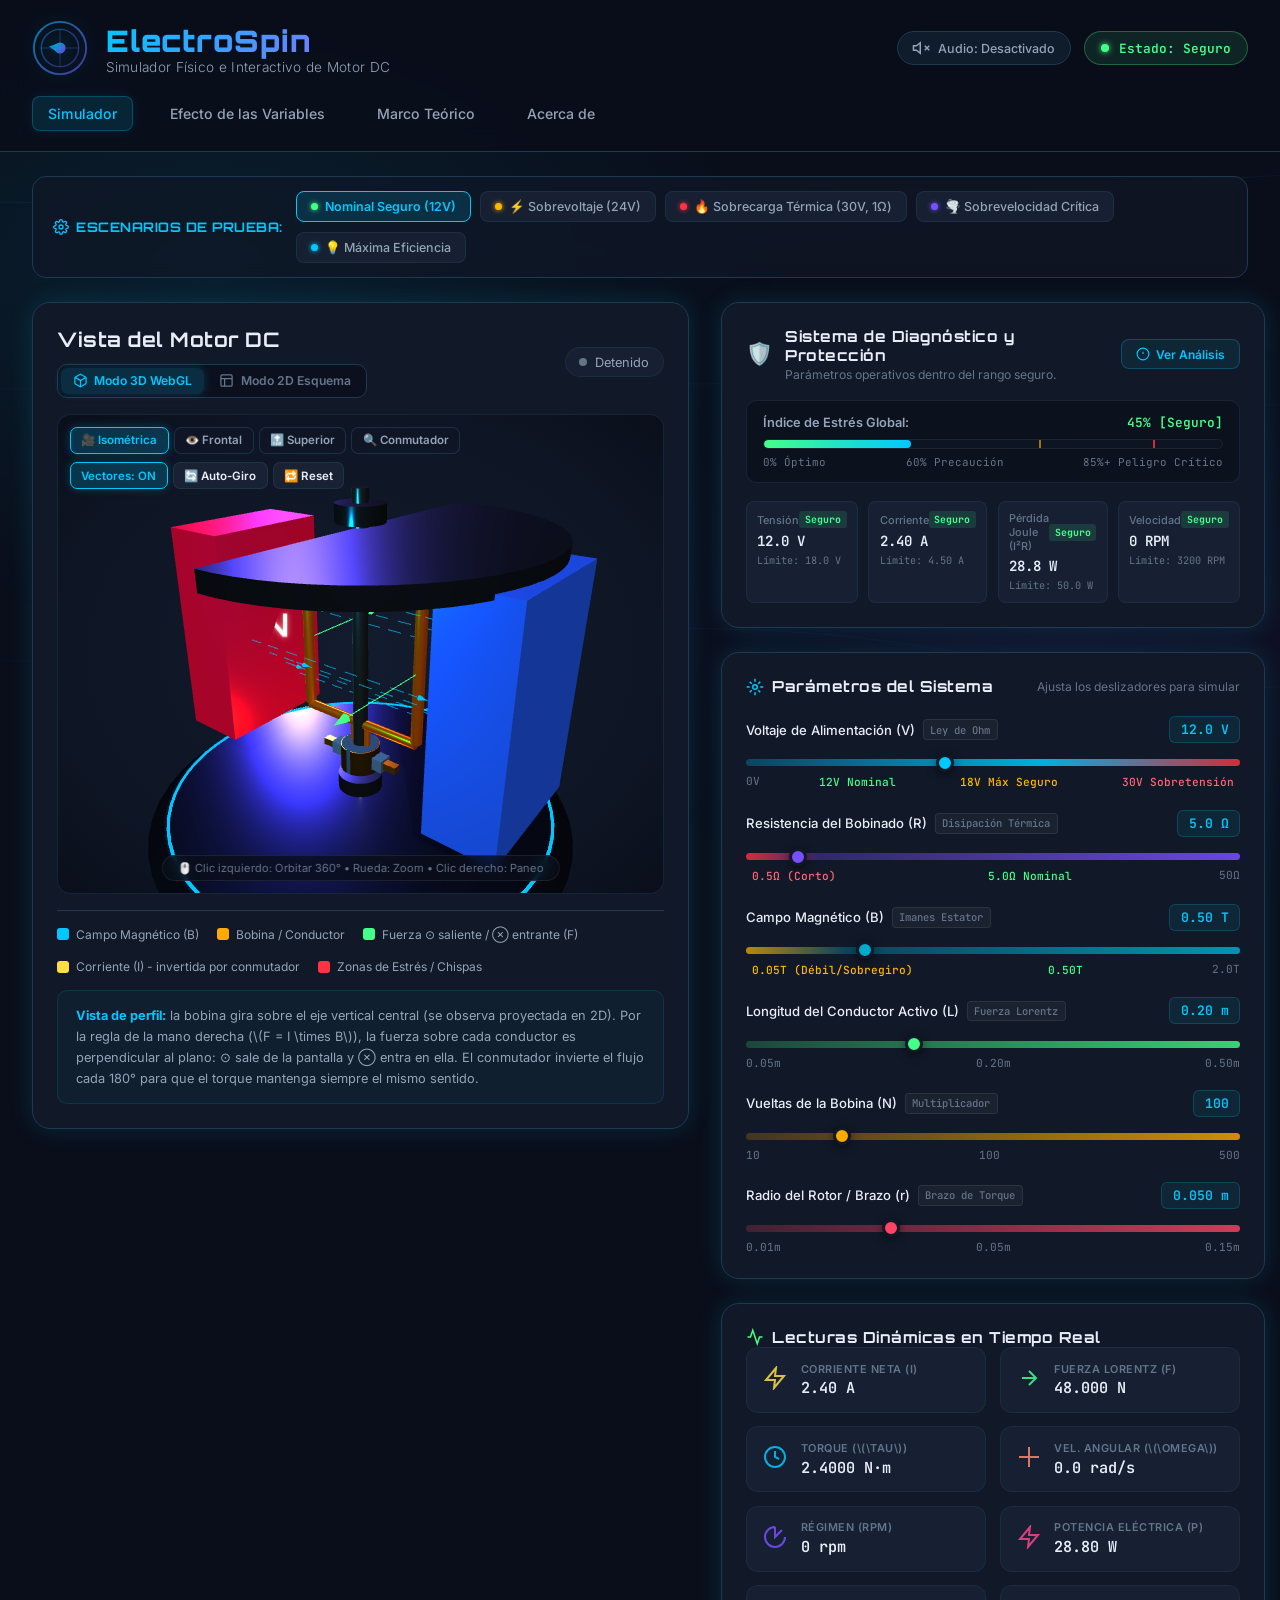
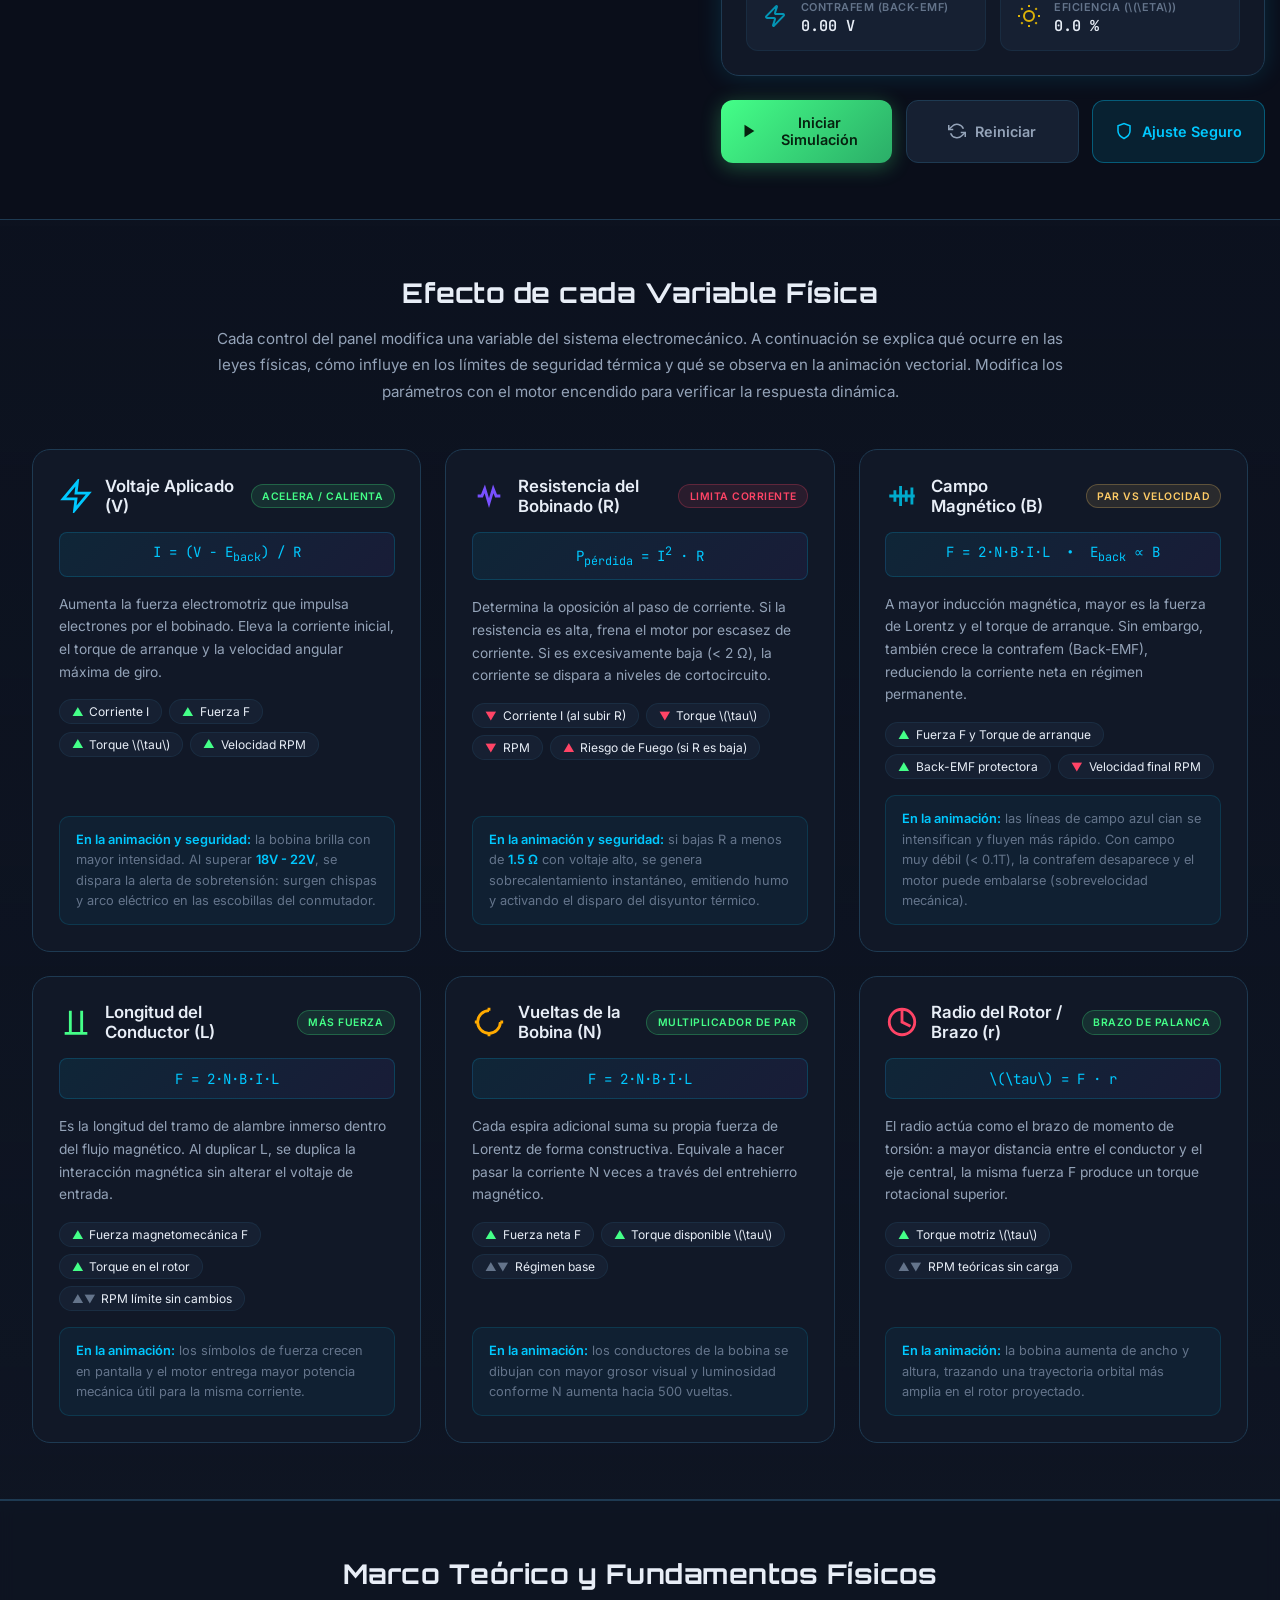
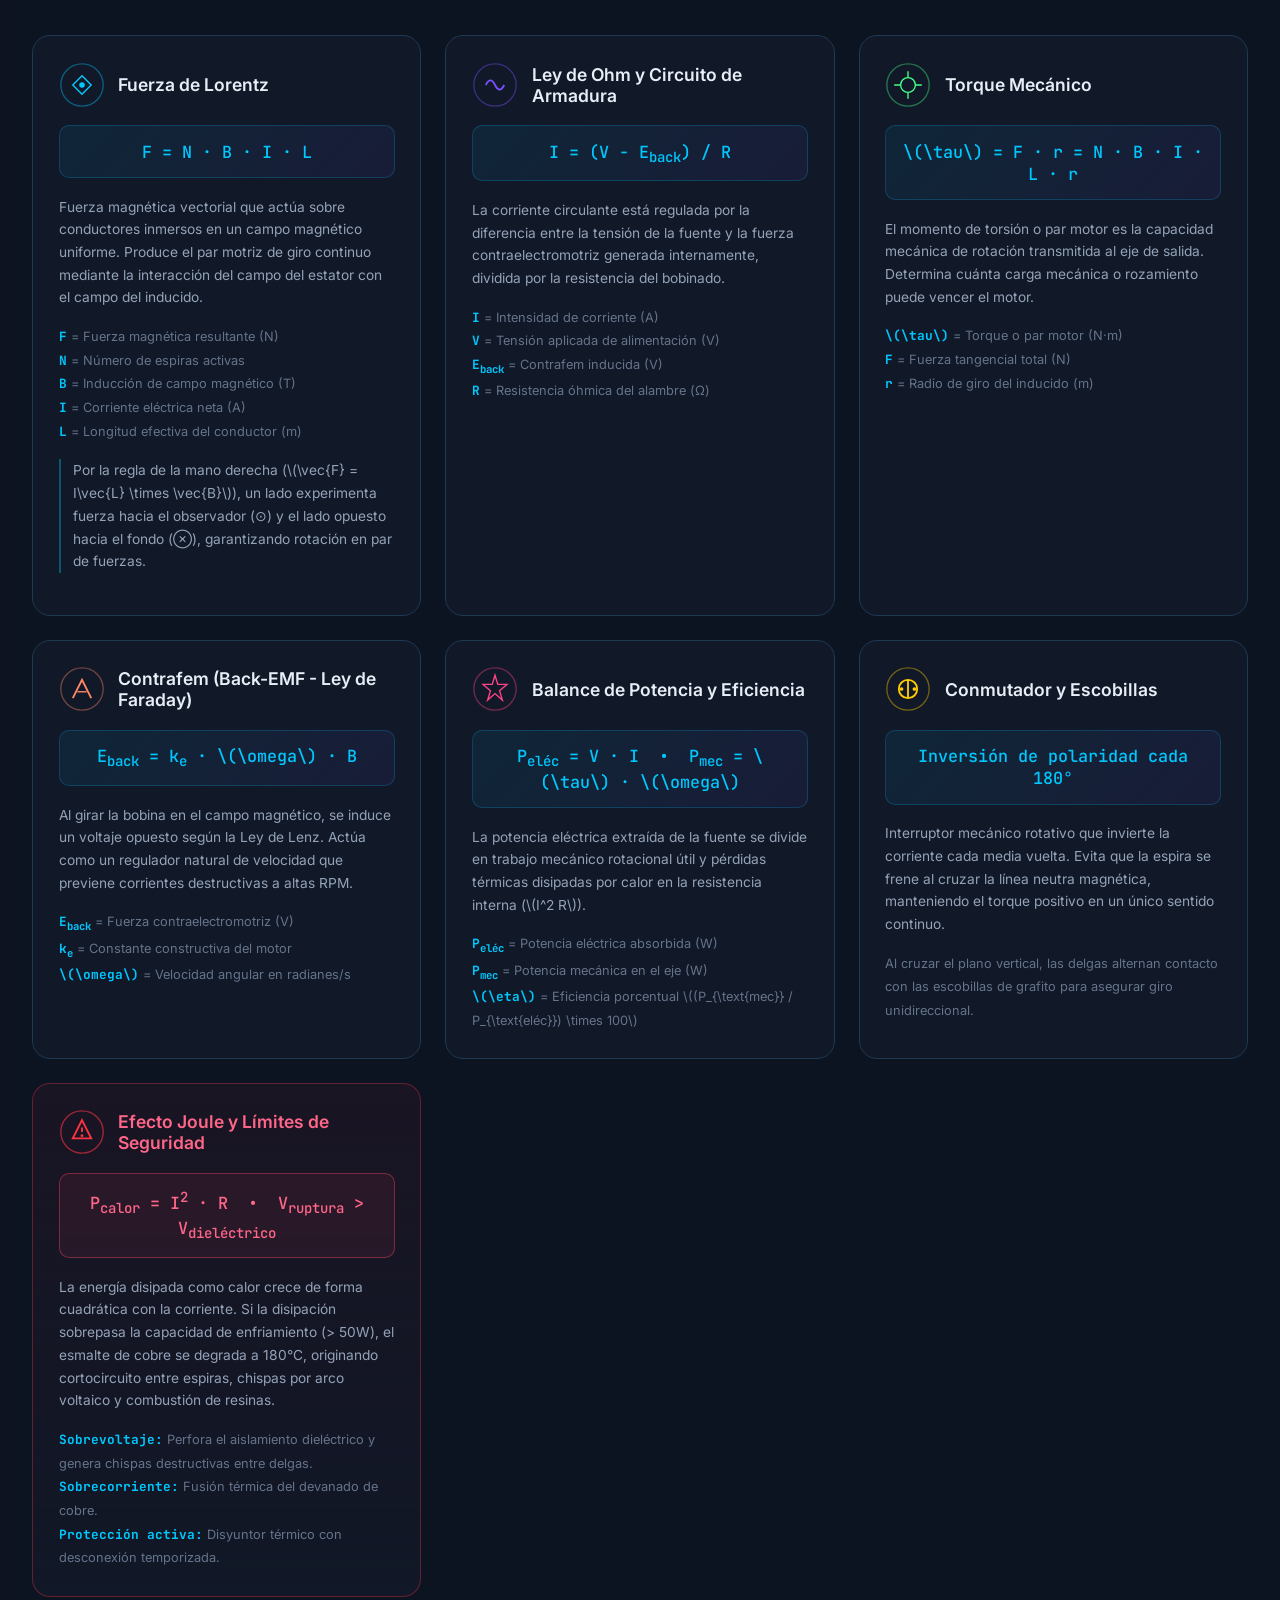
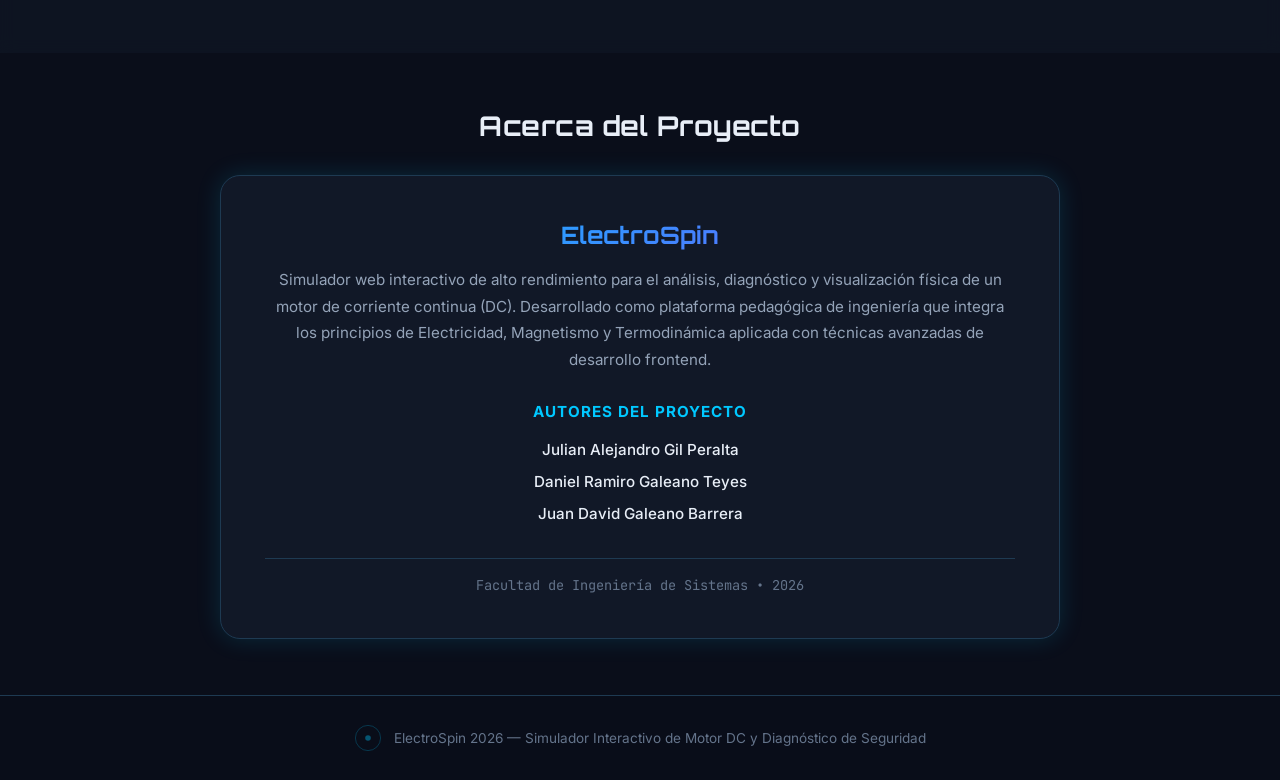
==== commit 2d4acf50: "feat: integracion completa de simulador 3D interactivo en WebGL con Three.js y OrbitControls" ====
--- a/index.html
+++ b/index.html
@@ -169,7 +169,23 @@
                 <div class="motor-header">
                     <div class="motor-header-left">
                         <h2 class="section-title">Vista del Motor DC</h2>
-                        <span class="model-badge">Modelo Didáctico de Espira</span>
+                        <div class="view-mode-selector">
+                            <button class="view-mode-btn active" id="btnMode3D" onclick="switchViewerMode('3d')" title="Visualización 3D interactiva en tiempo real">
+                                <svg width="15" height="15" viewBox="0 0 24 24" fill="none" stroke="currentColor" stroke-width="2">
+                                    <path d="M21 16V8a2 2 0 0 0-1-1.73l-7-4a2 2 0 0 0-2 0l-7 4A2 2 0 0 0 3 8v8a2 2 0 0 0 1 1.73l7 4a2 2 0 0 0 2 0l7-4A2 2 0 0 0 21 16z"/>
+                                    <polyline points="3.27 6.96 12 12.01 20.73 6.96"/>
+                                    <line x1="12" y1="22.08" x2="12" y2="12"/>
+                                </svg>
+                                Modo 3D WebGL
+                            </button>
+                            <button class="view-mode-btn" id="btnMode2D" onclick="switchViewerMode('2d')" title="Esquema vectorial 2D">
+                                <svg width="15" height="15" viewBox="0 0 24 24" fill="none" stroke="currentColor" stroke-width="2">
+                                    <rect x="3" y="3" width="18" height="18" rx="2" ry="2"/>
+                                    <line x1="3" y1="9" x2="21" y2="9"/><line x1="9" y1="21" x2="9" y2="9"/>
+                                </svg>
+                                Modo 2D Esquema
+                            </button>
+                        </div>
                     </div>
                     <div class="motor-status" id="motorStatusBadge">
                         <span class="status-dot" id="statusDot"></span>
@@ -177,7 +193,33 @@
                     </div>
                 </div>
 
-                <div class="motor-svg-wrapper" id="motorSvgWrapper">
+                <!-- 3D WebGL Viewport Container (Principal) -->
+                <div id="motor3DWrapper" class="motor-3d-wrapper">
+                    <div id="motor3DCanvas" class="motor-3d-canvas"></div>
+
+                    <!-- 3D Controls Overlay Bar -->
+                    <div class="canvas-3d-toolbar">
+                        <div class="cam-presets">
+                            <button class="cam-btn active" id="camIso" onclick="set3DCam('isometric')" title="Vista Isométrica 3D">🎥 Isométrica</button>
+                            <button class="cam-btn" id="camFront" onclick="set3DCam('front')" title="Vista Frontal">👁️ Frontal</button>
+                            <button class="cam-btn" id="camTop" onclick="set3DCam('top')" title="Vista Superior">🔝 Superior</button>
+                            <button class="cam-btn" id="camComm" onclick="set3DCam('commutator')" title="Detalle Conmutador / Escobillas">🔍 Conmutador</button>
+                        </div>
+                        <div class="cam-actions">
+                            <button class="cam-btn cam-action-btn active" id="btnVectorsToggle" onclick="toggleVectorsOverlay()" title="Mostrar/Ocultar flechas de fuerza y corriente">Vectores: ON</button>
+                            <button class="cam-btn cam-action-btn" id="btnAutoRotate" onclick="toggle3DAutoRotate()" title="Auto-rotar cámara en 3D">🔄 Auto-Giro</button>
+                            <button class="cam-btn cam-action-btn" onclick="motor3D.resetCamera()" title="Restablecer posición de cámara">🔁 Reset</button>
+                        </div>
+                    </div>
+
+                    <!-- 3D Interaction Hint Overlay -->
+                    <div class="canvas-3d-hint">
+                        <span>🖱️ Clic izquierdo: Orbitar 360° &bull; Rueda: Zoom &bull; Clic derecho: Paneo</span>
+                    </div>
+                </div>
+
+                <!-- 2D SVG Viewport (Alternativo) -->
+                <div class="motor-svg-wrapper" id="motorSvgWrapper" style="display:none;">
                     <svg id="motorSVG" viewBox="0 0 600 500" class="motor-svg">
                         <defs>
                             <linearGradient id="magnetN" x1="0%" y1="0%" x2="100%" y2="0%">
@@ -1157,6 +1199,9 @@
         </div>
     </footer>
 
+    <script src="js/lib/three.min.js"></script>
+    <script src="js/lib/OrbitControls.js"></script>
+    <script src="js/motor3d.js"></script>
     <script src="js/app.js"></script>
 </body>
 </html>
--- a/css/styles.css
+++ b/css/styles.css
@@ -449,6 +449,144 @@
     50% { opacity: 0.3; box-shadow: 0 0 20px var(--accent-danger); }
 }
 
+/* =============================================
+   View Mode Selector & 3D WebGL Canvas
+   ============================================= */
+
+.view-mode-selector {
+    display: inline-flex;
+    background: rgba(10, 14, 26, 0.7);
+    border: 1px solid var(--border-color);
+    border-radius: 10px;
+    padding: 3px;
+    gap: 3px;
+}
+
+.view-mode-btn {
+    display: inline-flex;
+    align-items: center;
+    gap: 0.4rem;
+    padding: 0.35rem 0.75rem;
+    border-radius: 7px;
+    background: transparent;
+    border: none;
+    color: var(--text-muted);
+    font-family: var(--font-sans);
+    font-size: 0.76rem;
+    font-weight: 600;
+    cursor: pointer;
+    transition: all 0.2s ease;
+}
+
+.view-mode-btn:hover {
+    color: var(--text-primary);
+}
+
+.view-mode-btn.active {
+    background: rgba(0, 200, 255, 0.16);
+    color: var(--accent-cyan);
+    box-shadow: 0 0 10px rgba(0, 200, 255, 0.2);
+}
+
+.motor-3d-wrapper {
+    position: relative;
+    width: 100%;
+    height: 480px;
+    background: radial-gradient(ellipse at center, #131c2e 0%, #0e1524 70%, #0a0f1a 100%);
+    border-radius: 14px;
+    border: 1px solid rgba(30, 58, 82, 0.5);
+    overflow: hidden;
+    transition: transform 0.1s ease;
+}
+
+.motor-3d-wrapper.vibrating {
+    animation: motor-vibrate 0.08s infinite alternate;
+}
+
+.motor-3d-canvas {
+    width: 100%;
+    height: 100%;
+    display: block;
+    cursor: grab;
+}
+
+.motor-3d-canvas:active {
+    cursor: grabbing;
+}
+
+.canvas-3d-toolbar {
+    position: absolute;
+    top: 12px;
+    left: 12px;
+    right: 12px;
+    display: flex;
+    justify-content: space-between;
+    align-items: center;
+    flex-wrap: wrap;
+    gap: 8px;
+    pointer-events: none;
+    z-index: 10;
+}
+
+.cam-presets, .cam-actions {
+    display: flex;
+    align-items: center;
+    gap: 5px;
+    pointer-events: auto;
+}
+
+.cam-btn {
+    background: rgba(16, 23, 38, 0.82);
+    border: 1px solid rgba(30, 58, 82, 0.75);
+    backdrop-filter: blur(8px);
+    -webkit-backdrop-filter: blur(8px);
+    color: var(--text-secondary);
+    padding: 0.35rem 0.65rem;
+    border-radius: 7px;
+    font-size: 0.72rem;
+    font-family: var(--font-sans);
+    font-weight: 600;
+    cursor: pointer;
+    transition: all 0.2s ease;
+}
+
+.cam-btn:hover {
+    color: var(--accent-cyan);
+    border-color: rgba(0, 200, 255, 0.4);
+    background: rgba(0, 200, 255, 0.1);
+    transform: translateY(-1px);
+}
+
+.cam-btn.active {
+    color: var(--accent-cyan);
+    border-color: var(--accent-cyan);
+    background: rgba(0, 200, 255, 0.2);
+    box-shadow: 0 0 10px rgba(0, 200, 255, 0.25);
+}
+
+.cam-action-btn {
+    background: rgba(30, 41, 59, 0.7);
+    color: var(--text-primary);
+}
+
+.canvas-3d-hint {
+    position: absolute;
+    bottom: 12px;
+    left: 50%;
+    transform: translateX(-50%);
+    background: rgba(10, 14, 26, 0.8);
+    backdrop-filter: blur(6px);
+    -webkit-backdrop-filter: blur(6px);
+    border: 1px solid rgba(255, 255, 255, 0.08);
+    border-radius: 20px;
+    padding: 0.3rem 0.95rem;
+    font-size: 0.7rem;
+    color: var(--text-muted);
+    pointer-events: none;
+    white-space: nowrap;
+    z-index: 10;
+}
+
 /* SVG Viewport & Animation Wrapper */
 .motor-svg-wrapper {
     background: radial-gradient(ellipse at center, #131c2e 0%, #0e1524 70%, #0a0f1a 100%);
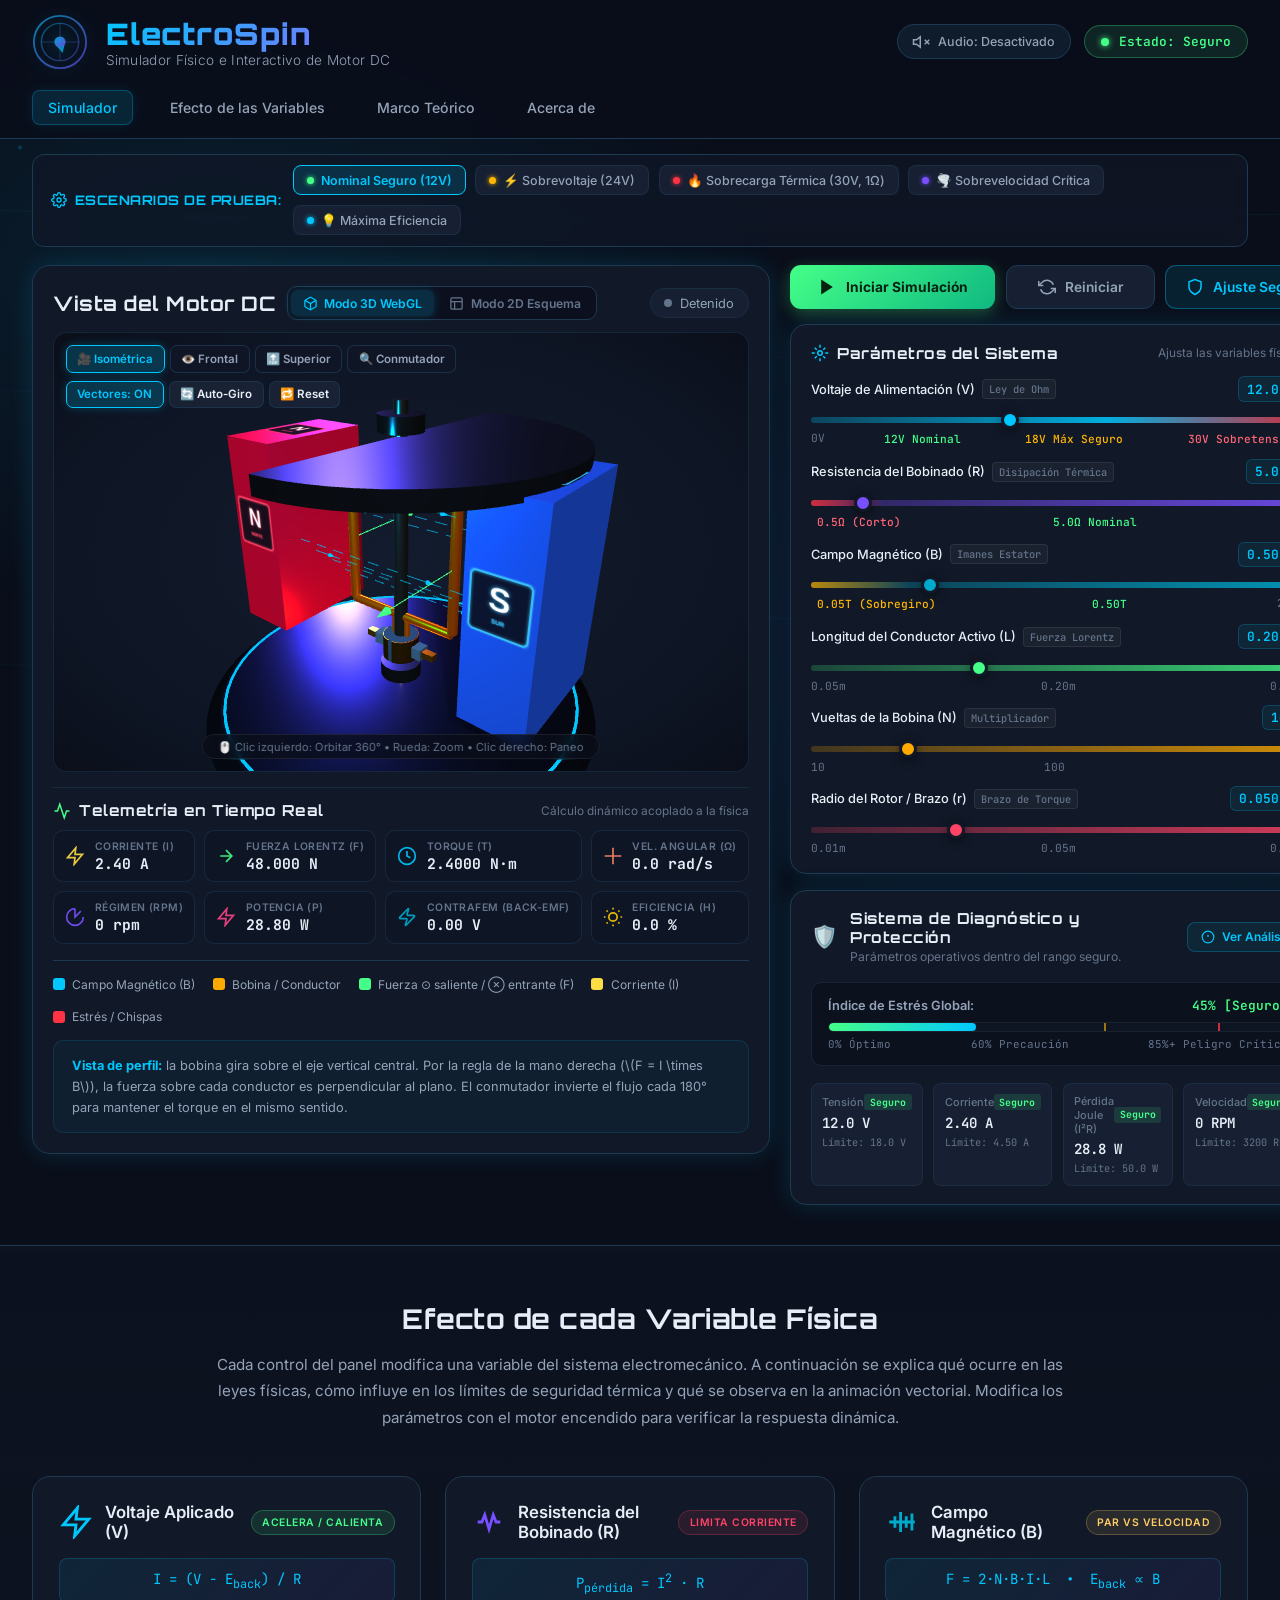
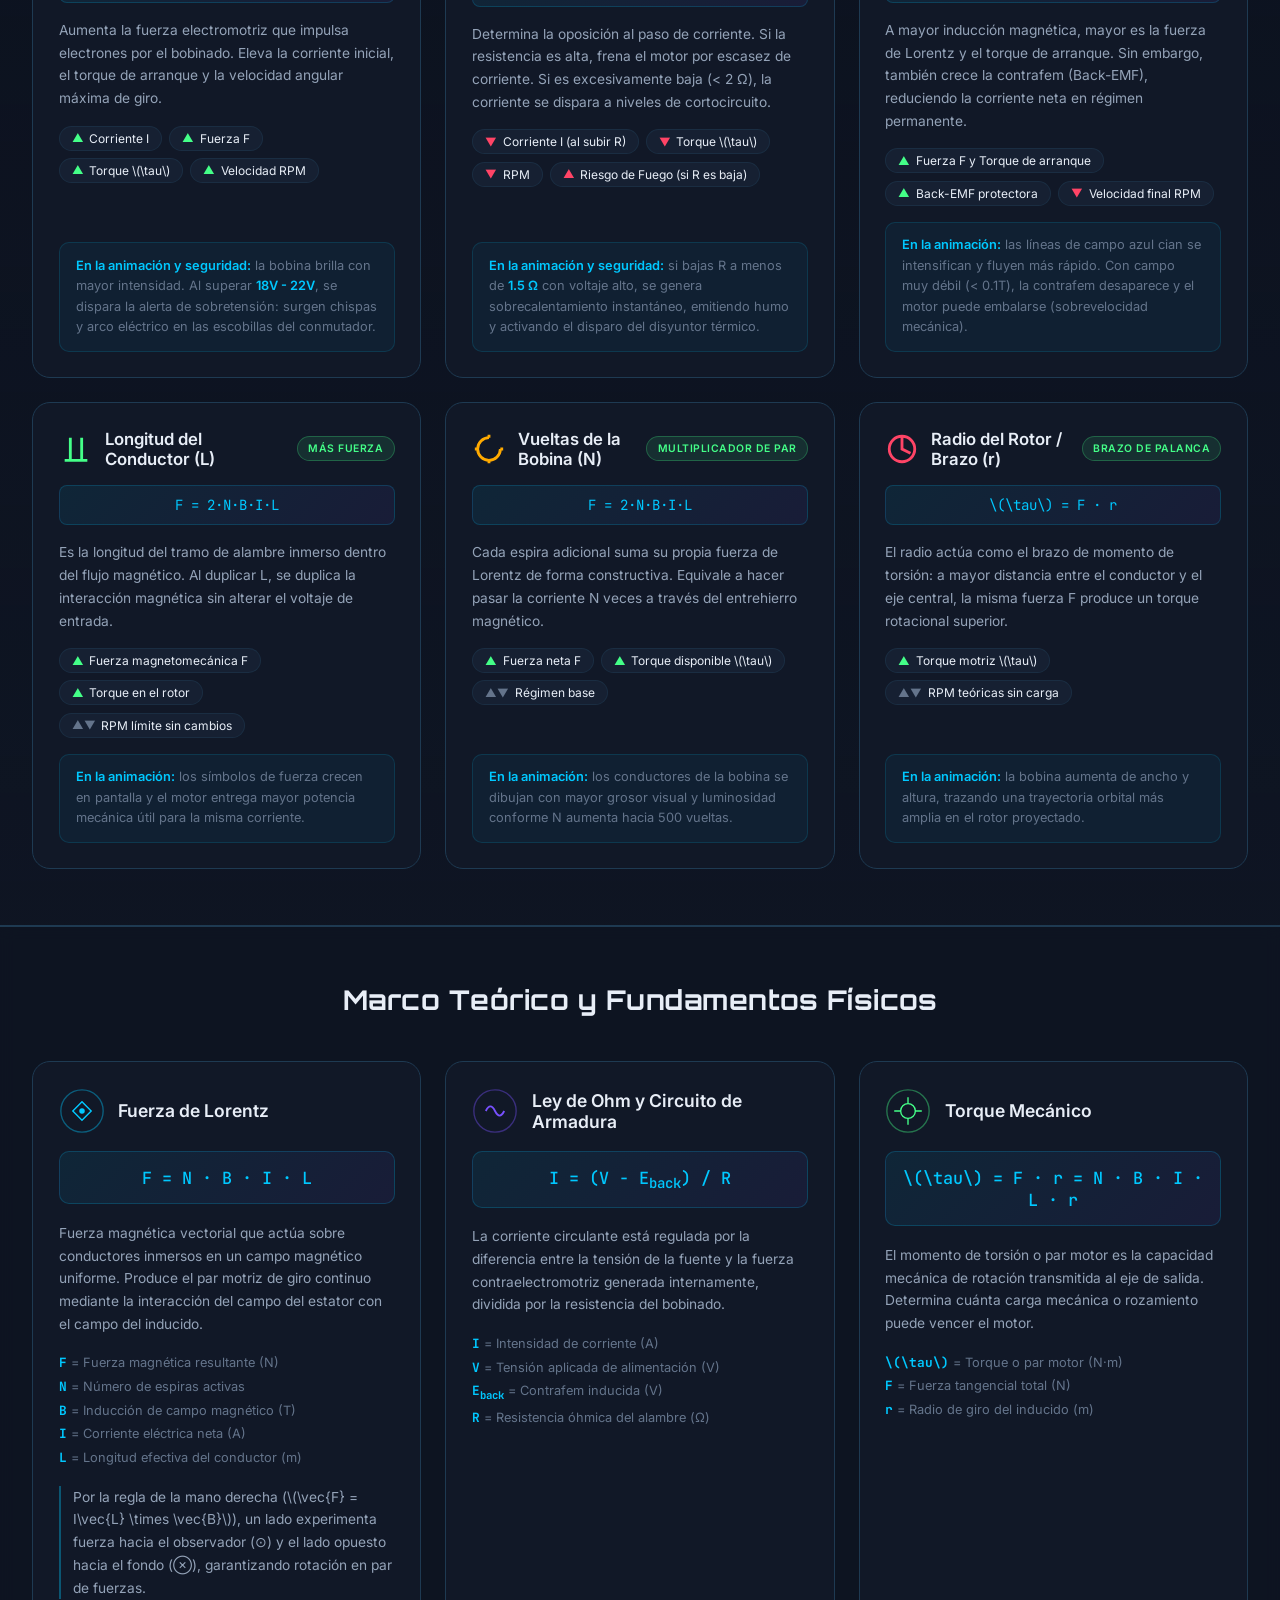
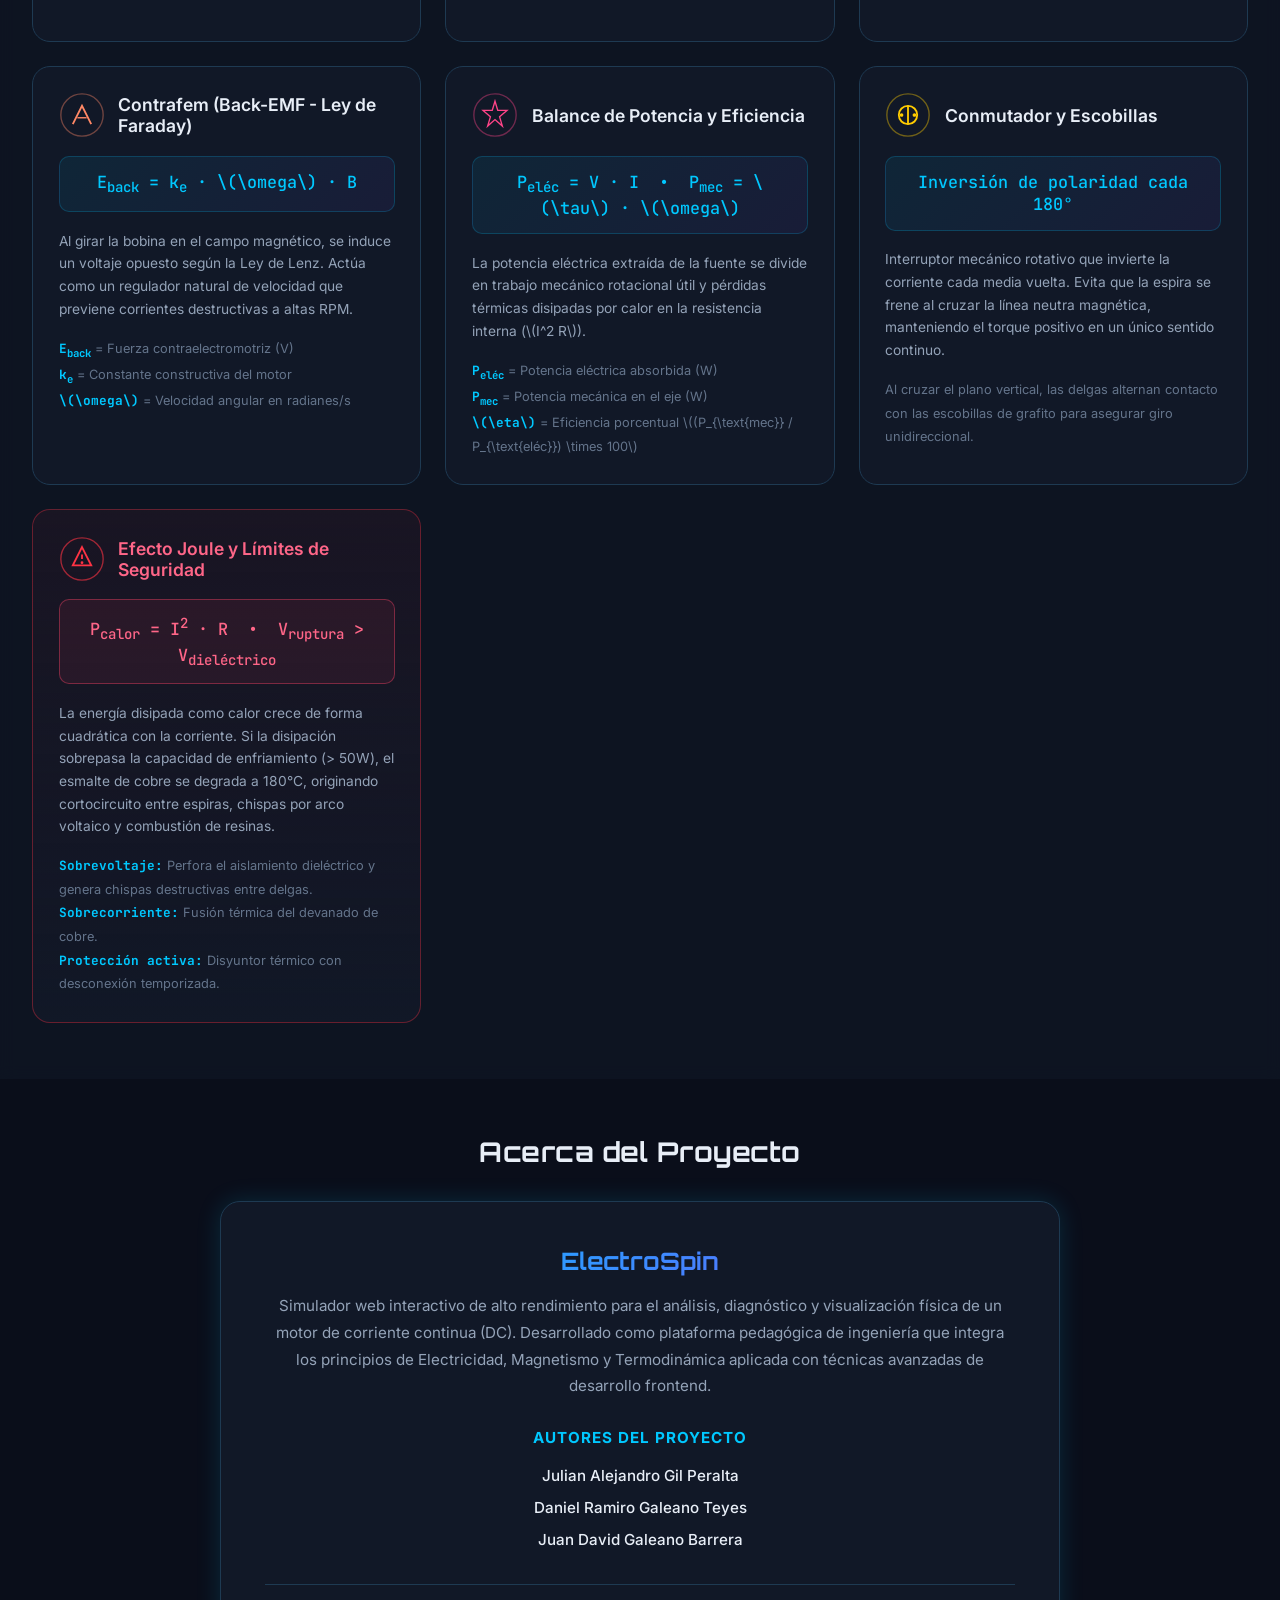
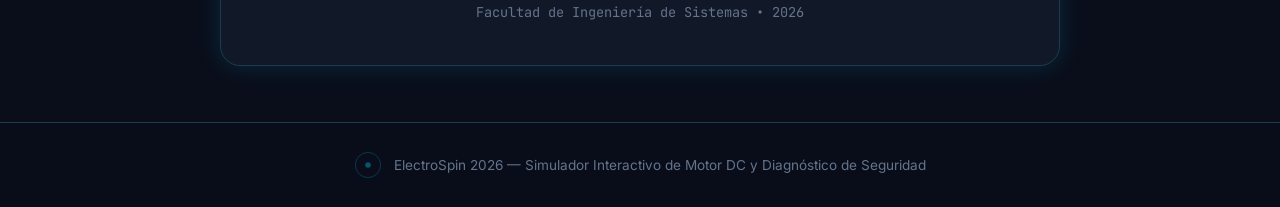
==== commit a0d499cd: "style: reorganizar layout de la aplicacion, reposicionar botones de control y rediseñar boton de rea" ====
--- a/index.html
+++ b/index.html
@@ -415,6 +415,117 @@
                     </svg>
                 </div>
 
+                <!-- Real-time Readings (Telemetría en Vivo del Motor) -->
+                <div class="readings-container">
+                    <div class="readings-header">
+                        <h3 class="panel-title mb-0">
+                            <svg width="18" height="18" viewBox="0 0 24 24" fill="none" stroke="#44ff88" stroke-width="2">
+                                <path d="M22 12h-4l-3 9L9 3l-3 9H2"/>
+                            </svg>
+                            Telemetría en Tiempo Real
+                        </h3>
+                        <span class="panel-hint">Cálculo dinámico acoplado a la física</span>
+                    </div>
+
+                    <div class="readings-grid">
+                        <div class="reading-card" id="cardCurrent">
+                            <div class="reading-icon" style="color:#ffdd44">
+                                <svg width="20" height="20" viewBox="0 0 24 24" fill="none" stroke="currentColor" stroke-width="2">
+                                    <path d="M13 2L3 14h9l-1 8 10-12h-9l1-8z"/>
+                                </svg>
+                            </div>
+                            <div class="reading-info">
+                                <span class="reading-label">Corriente (I)</span>
+                                <span class="reading-value" id="currentReading">0.00 A</span>
+                            </div>
+                        </div>
+
+                        <div class="reading-card" id="cardForce">
+                            <div class="reading-icon" style="color:#44ff88">
+                                <svg width="20" height="20" viewBox="0 0 24 24" fill="none" stroke="currentColor" stroke-width="2">
+                                    <path d="M5 12h14M12 5l7 7-7 7"/>
+                                </svg>
+                            </div>
+                            <div class="reading-info">
+                                <span class="reading-label">Fuerza Lorentz (F)</span>
+                                <span class="reading-value" id="forceReading">0.00 N</span>
+                            </div>
+                        </div>
+
+                        <div class="reading-card" id="cardTorque">
+                            <div class="reading-icon" style="color:#00c8ff">
+                                <svg width="20" height="20" viewBox="0 0 24 24" fill="none" stroke="currentColor" stroke-width="2">
+                                    <circle cx="12" cy="12" r="10"/><path d="M12 6v6l4 2"/>
+                                </svg>
+                            </div>
+                            <div class="reading-info">
+                                <span class="reading-label">Torque (&tau;)</span>
+                                <span class="reading-value" id="torqueReading">0.000 N·m</span>
+                            </div>
+                        </div>
+
+                        <div class="reading-card" id="cardOmega">
+                            <div class="reading-icon" style="color:#ff8866">
+                                <svg width="20" height="20" viewBox="0 0 24 24" fill="none" stroke="currentColor" stroke-width="2">
+                                    <path d="M12 2v20M2 12h20"/>
+                                </svg>
+                            </div>
+                            <div class="reading-info">
+                                <span class="reading-label">Vel. Angular (&omega;)</span>
+                                <span class="reading-value" id="omegaReading">0.00 rad/s</span>
+                            </div>
+                        </div>
+
+                        <div class="reading-card" id="cardRpm">
+                            <div class="reading-icon" style="color:#7850ff">
+                                <svg width="20" height="20" viewBox="0 0 24 24" fill="none" stroke="currentColor" stroke-width="2">
+                                    <path d="M12 2a10 10 0 1 0 10 10"/><path d="M12 2v10l7-7"/>
+                                </svg>
+                            </div>
+                            <div class="reading-info">
+                                <span class="reading-label">Régimen (RPM)</span>
+                                <span class="reading-value" id="rpmReading">0 rpm</span>
+                            </div>
+                        </div>
+
+                        <div class="reading-card" id="cardPower">
+                            <div class="reading-icon" style="color:#ff4488">
+                                <svg width="20" height="20" viewBox="0 0 24 24" fill="none" stroke="currentColor" stroke-width="2">
+                                    <path d="M13 2L3 14h9l-1 8 10-12h-9l1-8z"/>
+                                </svg>
+                            </div>
+                            <div class="reading-info">
+                                <span class="reading-label">Potencia (P)</span>
+                                <span class="reading-value" id="powerReading">0.00 W</span>
+                            </div>
+                        </div>
+
+                        <div class="reading-card" id="cardBackEmf">
+                            <div class="reading-icon" style="color:#00aacc">
+                                <svg width="20" height="20" viewBox="0 0 24 24" fill="none" stroke="currentColor" stroke-width="2">
+                                    <path d="M4 14a1 1 0 0 1-.78-1.63l9.9-10.2a.5.5 0 0 1 .86.46l-1.92 6.02A1 1 0 0 0 13 10h7a1 1 0 0 1 .78 1.63l-9.9 10.2a.5.5 0 0 1-.86-.46l1.92-6.02A1 1 0 0 0 11 14z"/>
+                                </svg>
+                            </div>
+                            <div class="reading-info">
+                                <span class="reading-label">Contrafem (Back-EMF)</span>
+                                <span class="reading-value" id="backEmfReading">0.00 V</span>
+                            </div>
+                        </div>
+
+                        <div class="reading-card" id="cardEfficiency">
+                            <div class="reading-icon" style="color:#ffcc00">
+                                <svg width="20" height="20" viewBox="0 0 24 24" fill="none" stroke="currentColor" stroke-width="2">
+                                    <circle cx="12" cy="12" r="5"/><path d="M12 1v2m0 18v2M4.22 4.22l1.42 1.42m12.72 12.72l1.42 1.42M1 12h2m18 0h2M4.22 19.78l1.42-1.42M18.36 5.64l1.42-1.42"/>
+                                </svg>
+                            </div>
+                            <div class="reading-info">
+                                <span class="reading-label">Eficiencia (&eta;)</span>
+                                <span class="reading-value" id="efficiencyReading">0.0 %</span>
+                            </div>
+                        </div>
+                    </div>
+                </div>
+
                 <!-- Legend -->
                 <div class="motor-legend">
                     <div class="legend-item">
@@ -431,125 +542,58 @@
                     </div>
                     <div class="legend-item">
                         <span class="legend-color" style="background:#ffdd44"></span>
-                        <span>Corriente (I) - invertida por conmutador</span>
+                        <span>Corriente (I)</span>
                     </div>
                     <div class="legend-item">
                         <span class="legend-color" style="background:#ff3344"></span>
-                        <span>Zonas de Estrés / Chispas</span>
+                        <span>Estrés / Chispas</span>
                     </div>
                 </div>
 
                 <p class="motor-note">
-                    <strong>Vista de perfil:</strong> la bobina gira sobre el eje vertical central (se observa proyectada en 2D). Por la regla de la mano derecha (\(F = I \times B\)), la fuerza sobre cada conductor es perpendicular al plano: &#x2299; sale de la pantalla y &#x2297; entra en ella. El conmutador invierte el flujo cada 180° para que el torque mantenga siempre el mismo sentido.
+                    <strong>Vista de perfil:</strong> la bobina gira sobre el eje vertical central. Por la regla de la mano derecha (\(F = I \times B\)), la fuerza sobre cada conductor es perpendicular al plano. El conmutador invierte el flujo cada 180&deg; para mantener el torque en el mismo sentido.
                 </p>
             </div>
 
-            <!-- Control Panel & Readings -->
+            <!-- Control Panel (Centro de Mando Unificado) -->
             <div class="controls-panel">
 
-                <!-- Safety & Stress Diagnostic Monitor HUD -->
-                <div class="panel-section safety-monitor-section" id="safetyMonitorSection">
-                    <div class="safety-monitor-header">
-                        <div class="safety-title-wrap">
-                            <span class="safety-icon-indicator" id="safetyIconIndicator">🛡️</span>
-                            <div>
-                                <h3 class="panel-title mb-0">Sistema de Diagnóstico y Protección</h3>
-                                <span class="safety-status-sub" id="safetyStatusSub">Parámetros operativos dentro del rango seguro</span>
-                            </div>
-                        </div>
-                        <button class="btn-diag" id="btnDiag" onclick="openHazardModal()">
-                            <svg width="14" height="14" viewBox="0 0 24 24" fill="none" stroke="currentColor" stroke-width="2">
-                                <circle cx="12" cy="12" r="10"/><line x1="12" y1="8" x2="12" y2="12"/><line x1="12" y1="16" x2="12.01" y2="16"/>
-                            </svg>
-                            Ver Análisis
-                        </button>
-                    </div>
-
-                    <!-- Overall Stress Gauge Bar -->
-                    <div class="stress-bar-container">
-                        <div class="stress-bar-labels">
-                            <span class="stress-metric-name">Índice de Estrés Global:</span>
-                            <span id="stressPercentText" class="stress-percent-text">14% [Seguro]</span>
-                        </div>
-                        <div class="stress-bar-track">
-                            <div class="stress-bar-fill" id="stressBarFill" style="width: 14%;"></div>
-                            <div class="stress-marker" style="left: 60%;" title="Umbral de Alerta (60%)"></div>
-                            <div class="stress-marker danger" style="left: 85%;" title="Umbral Crítico (85%)"></div>
-                        </div>
-                        <div class="stress-bar-ticks">
-                            <span>0% Óptimo</span>
-                            <span>60% Precaución</span>
-                            <span>85%+ Peligro Crítico</span>
-                        </div>
-                    </div>
-
-                    <!-- Micro Metric Chips -->
-                    <div class="safety-micro-grid">
-                        <div class="safety-chip safe" id="chipVoltage">
-                            <div class="chip-top">
-                                <span class="chip-title">Tensión</span>
-                                <span class="chip-status" id="chipVoltageStatus">Seguro</span>
-                            </div>
-                            <span class="chip-val" id="chipVoltageVal">12.0 V</span>
-                            <span class="chip-limit">Límite: 18.0 V</span>
-                        </div>
-
-                        <div class="safety-chip safe" id="chipCurrent">
-                            <div class="chip-top">
-                                <span class="chip-title">Corriente</span>
-                                <span class="chip-status" id="chipCurrentStatus">Seguro</span>
-                            </div>
-                            <span class="chip-val" id="chipCurrentVal">2.40 A</span>
-                            <span class="chip-limit">Límite: 4.50 A</span>
-                        </div>
-
-                        <div class="safety-chip safe" id="chipHeat">
-                            <div class="chip-top">
-                                <span class="chip-title">Pérdida Joule (I²R)</span>
-                                <span class="chip-status" id="chipHeatStatus">Seguro</span>
-                            </div>
-                            <span class="chip-val" id="chipHeatVal">28.8 W</span>
-                            <span class="chip-limit">Límite: 50.0 W</span>
-                        </div>
-
-                        <div class="safety-chip safe" id="chipSpeed">
-                            <div class="chip-top">
-                                <span class="chip-title">Velocidad</span>
-                                <span class="chip-status" id="chipSpeedStatus">Seguro</span>
-                            </div>
-                            <span class="chip-val" id="chipSpeedVal">1400 RPM</span>
-                            <span class="chip-limit">Límite: 3200 RPM</span>
-                        </div>
-                    </div>
-
-                    <!-- Breaker / Fuse Trip Emergency Overlay (Shown when breaker trips) -->
-                    <div class="breaker-trip-banner" id="breakerTripBanner" style="display:none;">
-                        <div class="trip-left">
-                            <div class="trip-icon">⚡💥</div>
-                            <div>
-                                <h4 class="trip-title">¡DISYUNTOR TÉRMICO DISPARADO!</h4>
-                                <p class="trip-desc">Corte automático de alimentación activado tras operar en sobrecarga extrema para salvar el bobinado de combustión inminente.</p>
-                            </div>
-                        </div>
-                        <button class="btn btn-trip-reset" onclick="rearmBreaker()">
-                            <svg width="16" height="16" viewBox="0 0 24 24" fill="none" stroke="currentColor" stroke-width="2">
-                                <path d="M1 4v6h6M23 20v-6h-6"/><path d="M20.49 9A9 9 0 0 0 5.64 5.64L1 10m22 4l-4.64 4.36A9 9 0 0 1 3.51 15"/>
-                            </svg>
-                            Rearmar Disyuntor
-                        </button>
-                    </div>
-                </div>
-
-                <!-- Control Sliders -->
-                <div class="panel-section">
+                <!-- 1. Botones Principales de Control (Directamente accesibles al inicio) -->
+                <div class="control-buttons">
+                    <button id="playBtn" class="btn btn-play" onclick="toggleSimulation()">
+                        <svg id="playIcon" width="20" height="20" viewBox="0 0 24 24" fill="currentColor">
+                            <polygon points="5,3 19,12 5,21"/>
+                        </svg>
+                        <svg id="stopIcon" width="20" height="20" viewBox="0 0 24 24" fill="currentColor" style="display:none">
+                            <rect x="4" y="4" width="16" height="16" rx="2"/>
+                        </svg>
+                        <span id="playBtnText">Iniciar Simulación</span>
+                    </button>
+                    <button class="btn btn-reset" onclick="resetSimulation()" title="Restablecer sliders a valores por defecto">
+                        <svg width="18" height="18" viewBox="0 0 24 24" fill="none" stroke="currentColor" stroke-width="2">
+                            <path d="M1 4v6h6M23 20v-6h-6"/>
+                            <path d="M20.49 9A9 9 0 0 0 5.64 5.64L1 10m22 4l-4.64 4.36A9 9 0 0 1 3.51 15"/>
+                        </svg>
+                        Reiniciar
+                    </button>
+                    <button class="btn btn-safety-action" onclick="restoreSafeParameters()" title="Calibrar todo a operación 100% segura">
+                        <svg width="18" height="18" viewBox="0 0 24 24" fill="none" stroke="currentColor" stroke-width="2">
+                            <path d="M12 22s8-4 8-10V5l-8-3-8 3v7c0 6 8 10 8 10z"/>
+                        </svg>
+                        Ajuste Seguro
+                    </button>
+                </div>
+
+                <!-- 2. Parámetros del Sistema (Sliders de Control) -->
+                <div class="panel-section sliders-section">
                     <div class="panel-section-header">
-                        <h3 class="panel-title">
+                        <h3 class="panel-title mb-0">
                             <svg width="18" height="18" viewBox="0 0 24 24" fill="none" stroke="#00c8ff" stroke-width="2">
                                 <circle cx="12" cy="12" r="3"/><path d="M12 1v4m0 14v4m-7.07-3.93l2.83-2.83m8.48-8.48l2.83-2.83M1 12h4m14 0h4M4.93 4.93l2.83 2.83m8.48 8.48l2.83 2.83"/>
                             </svg>
                             Parámetros del Sistema
                         </h3>
-                        <span class="panel-hint">Ajusta los deslizadores para simular</span>
+                        <span class="panel-hint">Ajusta las variables físicas</span>
                     </div>
 
                     <div class="control-group">
@@ -595,7 +639,7 @@
                         </label>
                         <input type="range" id="bFieldSlider" class="slider slider-blue" min="0.05" max="2" step="0.05" value="0.5">
                         <div class="slider-range">
-                            <span class="range-zone warn">0.05T (Débil/Sobregiro)</span>
+                            <span class="range-zone warn">0.05T (Sobregiro)</span>
                             <span class="range-zone safe">0.50T</span>
                             <span>2.0T</span>
                         </div>
@@ -638,139 +682,105 @@
                     </div>
                 </div>
 
-                <!-- Real-time Readings -->
-                <div class="panel-section readings-section">
-                    <h3 class="panel-title">
-                        <svg width="18" height="18" viewBox="0 0 24 24" fill="none" stroke="#44ff88" stroke-width="2">
-                            <path d="M22 12h-4l-3 9L9 3l-3 9H2"/>
-                        </svg>
-                        Lecturas Dinámicas en Tiempo Real
-                    </h3>
-
-                    <div class="readings-grid">
-                        <div class="reading-card" id="cardCurrent">
-                            <div class="reading-icon" style="color:#ffdd44">
-                                <svg width="24" height="24" viewBox="0 0 24 24" fill="none" stroke="currentColor" stroke-width="2">
-                                    <path d="M13 2L3 14h9l-1 8 10-12h-9l1-8z"/>
-                                </svg>
-                            </div>
-                            <div class="reading-info">
-                                <span class="reading-label">Corriente Neta (I)</span>
-                                <span class="reading-value" id="currentReading">0.00 A</span>
-                            </div>
-                        </div>
-
-                        <div class="reading-card" id="cardForce">
-                            <div class="reading-icon" style="color:#44ff88">
-                                <svg width="24" height="24" viewBox="0 0 24 24" fill="none" stroke="currentColor" stroke-width="2">
-                                    <path d="M5 12h14M12 5l7 7-7 7"/>
-                                </svg>
-                            </div>
-                            <div class="reading-info">
-                                <span class="reading-label">Fuerza Lorentz (F)</span>
-                                <span class="reading-value" id="forceReading">0.00 N</span>
-                            </div>
-                        </div>
-
-                        <div class="reading-card" id="cardTorque">
-                            <div class="reading-icon" style="color:#00c8ff">
-                                <svg width="24" height="24" viewBox="0 0 24 24" fill="none" stroke="currentColor" stroke-width="2">
-                                    <circle cx="12" cy="12" r="10"/><path d="M12 6v6l4 2"/>
-                                </svg>
-                            </div>
-                            <div class="reading-info">
-                                <span class="reading-label">Torque (\(\tau\))</span>
-                                <span class="reading-value" id="torqueReading">0.000 N·m</span>
-                            </div>
-                        </div>
-
-                        <div class="reading-card" id="cardOmega">
-                            <div class="reading-icon" style="color:#ff8866">
-                                <svg width="24" height="24" viewBox="0 0 24 24" fill="none" stroke="currentColor" stroke-width="2">
-                                    <path d="M12 2v20M2 12h20"/>
-                                </svg>
-                            </div>
-                            <div class="reading-info">
-                                <span class="reading-label">Vel. Angular (\(\omega\))</span>
-                                <span class="reading-value" id="omegaReading">0.00 rad/s</span>
-                            </div>
-                        </div>
-
-                        <div class="reading-card" id="cardRpm">
-                            <div class="reading-icon" style="color:#7850ff">
-                                <svg width="24" height="24" viewBox="0 0 24 24" fill="none" stroke="currentColor" stroke-width="2">
-                                    <path d="M12 2a10 10 0 1 0 10 10"/><path d="M12 2v10l7-7"/>
-                                </svg>
-                            </div>
-                            <div class="reading-info">
-                                <span class="reading-label">Régimen (RPM)</span>
-                                <span class="reading-value" id="rpmReading">0 rpm</span>
-                            </div>
-                        </div>
-
-                        <div class="reading-card" id="cardPower">
-                            <div class="reading-icon" style="color:#ff4488">
-                                <svg width="24" height="24" viewBox="0 0 24 24" fill="none" stroke="currentColor" stroke-width="2">
-                                    <path d="M13 2L3 14h9l-1 8 10-12h-9l1-8z"/>
-                                </svg>
-                            </div>
-                            <div class="reading-info">
-                                <span class="reading-label">Potencia Eléctrica (P)</span>
-                                <span class="reading-value" id="powerReading">0.00 W</span>
-                            </div>
-                        </div>
-
-                        <div class="reading-card" id="cardBackEmf">
-                            <div class="reading-icon" style="color:#00aacc">
-                                <svg width="24" height="24" viewBox="0 0 24 24" fill="none" stroke="currentColor" stroke-width="2">
-                                    <path d="M4 14a1 1 0 0 1-.78-1.63l9.9-10.2a.5.5 0 0 1 .86.46l-1.92 6.02A1 1 0 0 0 13 10h7a1 1 0 0 1 .78 1.63l-9.9 10.2a.5.5 0 0 1-.86-.46l1.92-6.02A1 1 0 0 0 11 14z"/>
-                                </svg>
-                            </div>
-                            <div class="reading-info">
-                                <span class="reading-label">Contrafem (Back-EMF)</span>
-                                <span class="reading-value" id="backEmfReading">0.00 V</span>
-                            </div>
-                        </div>
-
-                        <div class="reading-card" id="cardEfficiency">
-                            <div class="reading-icon" style="color:#ffcc00">
-                                <svg width="24" height="24" viewBox="0 0 24 24" fill="none" stroke="currentColor" stroke-width="2">
-                                    <circle cx="12" cy="12" r="5"/><path d="M12 1v2m0 18v2M4.22 4.22l1.42 1.42m12.72 12.72l1.42 1.42M1 12h2m18 0h2M4.22 19.78l1.42-1.42M18.36 5.64l1.42-1.42"/>
-                                </svg>
-                            </div>
-                            <div class="reading-info">
-                                <span class="reading-label">Eficiencia (\(\eta\))</span>
-                                <span class="reading-value" id="efficiencyReading">0.0 %</span>
-                            </div>
-                        </div>
-                    </div>
-                </div>
-
-                <!-- Simulation Control Buttons -->
-                <div class="control-buttons">
-                    <button id="playBtn" class="btn btn-play" onclick="toggleSimulation()">
-                        <svg id="playIcon" width="20" height="20" viewBox="0 0 24 24" fill="currentColor">
-                            <polygon points="5,3 19,12 5,21"/>
-                        </svg>
-                        <svg id="stopIcon" width="20" height="20" viewBox="0 0 24 24" fill="currentColor" style="display:none">
-                            <rect x="4" y="4" width="16" height="16" rx="2"/>
-                        </svg>
-                        <span id="playBtnText">Iniciar Simulación</span>
-                    </button>
-                    <button class="btn btn-reset" onclick="resetSimulation()" title="Restablecer sliders a valores por defecto">
-                        <svg width="18" height="18" viewBox="0 0 24 24" fill="none" stroke="currentColor" stroke-width="2">
-                            <path d="M1 4v6h6M23 20v-6h-6"/>
-                            <path d="M20.49 9A9 9 0 0 0 5.64 5.64L1 10m22 4l-4.64 4.36A9 9 0 0 1 3.51 15"/>
-                        </svg>
-                        Reiniciar
-                    </button>
-                    <button class="btn btn-safety-action" onclick="restoreSafeParameters()" title="Calibrar todo a operación 100% segura">
-                        <svg width="18" height="18" viewBox="0 0 24 24" fill="none" stroke="currentColor" stroke-width="2">
-                            <path d="M12 22s8-4 8-10V5l-8-3-8 3v7c0 6 8 10 8 10z"/>
-                        </svg>
-                        Ajuste Seguro
-                    </button>
-                </div>
+                <!-- 3. Sistema de Diagnóstico y Protección (Safety & Stress Monitor HUD) -->
+                <div class="panel-section safety-monitor-section" id="safetyMonitorSection">
+                    <div class="safety-monitor-header">
+                        <div class="safety-title-wrap">
+                            <span class="safety-icon-indicator" id="safetyIconIndicator">🛡️</span>
+                            <div>
+                                <h3 class="panel-title mb-0">Sistema de Diagnóstico y Protección</h3>
+                                <span class="safety-status-sub" id="safetyStatusSub">Parámetros operativos dentro del rango seguro</span>
+                            </div>
+                        </div>
+                        <button class="btn-diag" id="btnDiag" onclick="openHazardModal()">
+                            <svg width="14" height="14" viewBox="0 0 24 24" fill="none" stroke="currentColor" stroke-width="2">
+                                <circle cx="12" cy="12" r="10"/><line x1="12" y1="8" x2="12" y2="12"/><line x1="12" y1="16" x2="12.01" y2="16"/>
+                            </svg>
+                            Ver Análisis
+                        </button>
+                    </div>
+
+                    <!-- Overall Stress Gauge Bar -->
+                    <div class="stress-bar-container">
+                        <div class="stress-bar-labels">
+                            <span class="stress-metric-name">Índice de Estrés Global:</span>
+                            <span id="stressPercentText" class="stress-percent-text">14% [Seguro]</span>
+                        </div>
+                        <div class="stress-bar-track">
+                            <div class="stress-bar-fill" id="stressBarFill" style="width: 14%;"></div>
+                            <div class="stress-marker" style="left: 60%;" title="Umbral de Alerta (60%)"></div>
+                            <div class="stress-marker danger" style="left: 85%;" title="Umbral Crítico (85%)"></div>
+                        </div>
+                        <div class="stress-bar-ticks">
+                            <span>0% Óptimo</span>
+                            <span>60% Precaución</span>
+                            <span>85%+ Peligro Crítico</span>
+                        </div>
+                    </div>
+
+                    <!-- Micro Metric Chips -->
+                    <div class="safety-micro-grid">
+                        <div class="safety-chip safe" id="chipVoltage">
+                            <div class="chip-top">
+                                <span class="chip-title">Tensión</span>
+                                <span class="chip-status" id="chipVoltageStatus">Seguro</span>
+                            </div>
+                            <span class="chip-val" id="chipVoltageVal">12.0 V</span>
+                            <span class="chip-limit">Límite: 18.0 V</span>
+                        </div>
+
+                        <div class="safety-chip safe" id="chipCurrent">
+                            <div class="chip-top">
+                                <span class="chip-title">Corriente</span>
+                                <span class="chip-status" id="chipCurrentStatus">Seguro</span>
+                            </div>
+                            <span class="chip-val" id="chipCurrentVal">2.40 A</span>
+                            <span class="chip-limit">Límite: 4.50 A</span>
+                        </div>
+
+                        <div class="safety-chip safe" id="chipHeat">
+                            <div class="chip-top">
+                                <span class="chip-title">Pérdida Joule (I²R)</span>
+                                <span class="chip-status" id="chipHeatStatus">Seguro</span>
+                            </div>
+                            <span class="chip-val" id="chipHeatVal">28.8 W</span>
+                            <span class="chip-limit">Límite: 50.0 W</span>
+                        </div>
+
+                        <div class="safety-chip safe" id="chipSpeed">
+                            <div class="chip-top">
+                                <span class="chip-title">Velocidad</span>
+                                <span class="chip-status" id="chipSpeedStatus">Seguro</span>
+                            </div>
+                            <span class="chip-val" id="chipSpeedVal">1400 RPM</span>
+                            <span class="chip-limit">Límite: 3200 RPM</span>
+                        </div>
+                    </div>
+
+                    <!-- Breaker / Fuse Trip Emergency Overlay (Rediseñado con botón prominente y proporcional) -->
+                    <div class="breaker-trip-banner" id="breakerTripBanner" style="display:none;">
+                        <div class="trip-left">
+                            <div class="trip-icon-badge">
+                                <span class="trip-icon-pulse">⚡</span>
+                            </div>
+                            <div class="trip-info">
+                                <div class="trip-title-row">
+                                    <span class="trip-tag">CORTE AUTOMÁTICO</span>
+                                    <h4 class="trip-title">¡DISYUNTOR TÉRMICO DISPARADO!</h4>
+                                </div>
+                                <p class="trip-desc">Corte de alimentación activado para salvar el bobinado de combustión inminente por sobrecarga crítica prolongada.</p>
+                            </div>
+                        </div>
+                        <button class="btn btn-trip-reset" onclick="rearmBreaker()" title="Restablecer alimentación del motor">
+                            <svg width="20" height="20" viewBox="0 0 24 24" fill="none" stroke="currentColor" stroke-width="2.5" stroke-linecap="round" stroke-linejoin="round">
+                                <path d="M1 4v6h6M23 20v-6h-6"/>
+                                <path d="M20.49 9A9 9 0 0 0 5.64 5.64L1 10m22 4l-4.64 4.36A9 9 0 0 1 3.51 15"/>
+                            </svg>
+                            <span>Rearmar Disyuntor</span>
+                        </button>
+                    </div>
+                </div>
+
             </div>
         </div>
     </main>
--- a/css/styles.css
+++ b/css/styles.css
@@ -81,7 +81,7 @@
 .header {
     position: relative;
     z-index: 100;
-    padding: 1.25rem 2rem;
+    padding: 0.85rem 2rem;
     border-bottom: 1px solid var(--border-color);
     background: rgba(10, 14, 26, 0.85);
     backdrop-filter: blur(14px);
@@ -248,15 +248,15 @@
 
 .presets-bar {
     max-width: 1440px;
-    margin: 0 auto 1.5rem;
+    margin: 0.65rem auto 1.15rem;
     display: flex;
     align-items: center;
     flex-wrap: wrap;
-    gap: 0.85rem;
-    padding: 0.85rem 1.25rem;
+    gap: 0.75rem;
+    padding: 0.65rem 1.15rem;
     background: rgba(17, 24, 39, 0.7);
     border: 1px solid var(--border-color);
-    border-radius: 14px;
+    border-radius: 12px;
     backdrop-filter: blur(8px);
 }
 
@@ -290,7 +290,7 @@
     display: inline-flex;
     align-items: center;
     gap: 0.45rem;
-    padding: 0.45rem 0.85rem;
+    padding: 0.42rem 0.8rem;
     border-radius: 8px;
     background: var(--bg-tertiary);
     border: 1px solid rgba(30, 58, 82, 0.6);
@@ -348,15 +348,15 @@
 .simulator-section {
     position: relative;
     z-index: 10;
-    padding: 1.5rem 2rem 3.5rem;
+    padding: 0.25rem 2rem 2.5rem;
     max-width: 1440px;
     margin: 0 auto;
 }
 
 .simulator-layout {
     display: grid;
-    grid-template-columns: 1.12fr 0.88fr;
-    gap: 2rem;
+    grid-template-columns: 1.15fr 0.85fr;
+    gap: 1.25rem;
     align-items: start;
 }
 
@@ -365,7 +365,7 @@
     background: var(--bg-secondary);
     border: 1px solid var(--border-color);
     border-radius: 18px;
-    padding: 1.5rem;
+    padding: 1.25rem;
     box-shadow: var(--shadow-glow);
     backdrop-filter: blur(8px);
     transition: border-color 0.4s ease, box-shadow 0.4s ease;
@@ -381,7 +381,7 @@
     display: flex;
     justify-content: space-between;
     align-items: center;
-    margin-bottom: 1rem;
+    margin-bottom: 0.75rem;
 }
 
 .motor-header-left {
@@ -491,7 +491,7 @@
 .motor-3d-wrapper {
     position: relative;
     width: 100%;
-    height: 480px;
+    height: 440px;
     background: radial-gradient(ellipse at center, #131c2e 0%, #0e1524 70%, #0a0f1a 100%);
     border-radius: 14px;
     border: 1px solid rgba(30, 58, 82, 0.5);
@@ -916,17 +916,18 @@
     font-family: var(--font-mono);
 }
 
-/* Breaker Trip Banner */
+/* Breaker Trip Banner & Reset Button */
 .breaker-trip-banner {
-    margin-top: 1rem;
-    background: linear-gradient(135deg, rgba(255, 51, 68, 0.2), rgba(120, 20, 40, 0.3));
-    border: 1px solid rgba(255, 51, 68, 0.6);
-    border-radius: 12px;
-    padding: 1rem 1.25rem;
+    margin-top: 0.9rem;
+    background: linear-gradient(135deg, rgba(255, 34, 68, 0.18) 0%, rgba(100, 15, 30, 0.4) 100%);
+    border: 1.5px solid rgba(255, 51, 68, 0.75);
+    border-radius: 14px;
+    padding: 1.1rem 1.35rem;
     display: flex;
     justify-content: space-between;
     align-items: center;
-    gap: 1rem;
+    gap: 1.25rem;
+    box-shadow: 0 0 25px rgba(255, 51, 68, 0.25);
     animation: breaker-entrance 0.3s ease;
 }
 
@@ -938,49 +939,127 @@
 .trip-left {
     display: flex;
     align-items: center;
-    gap: 0.85rem;
-}
-
-.trip-icon {
-    font-size: 1.6rem;
-    line-height: 1;
+    gap: 0.9rem;
+    flex: 1;
+    min-width: 0;
+}
+
+.trip-icon-badge {
+    width: 44px;
+    height: 44px;
+    border-radius: 12px;
+    background: rgba(255, 51, 68, 0.2);
+    border: 1px solid rgba(255, 51, 68, 0.6);
+    display: flex;
+    align-items: center;
+    justify-content: center;
+    font-size: 1.4rem;
+    flex-shrink: 0;
+    box-shadow: 0 0 14px rgba(255, 51, 68, 0.3);
+}
+
+.trip-icon-pulse {
+    animation: icon-strobe 0.8s infinite alternate;
+}
+
+@keyframes icon-strobe {
+    from { transform: scale(0.9); opacity: 0.8; }
+    to { transform: scale(1.15); opacity: 1; filter: drop-shadow(0 0 6px #ff3344); }
+}
+
+.trip-info {
+    display: flex;
+    flex-direction: column;
+    gap: 0.2rem;
+    min-width: 0;
+}
+
+.trip-title-row {
+    display: flex;
+    align-items: center;
+    gap: 0.5rem;
+    flex-wrap: wrap;
+}
+
+.trip-tag {
+    font-family: var(--font-mono);
+    font-size: 0.62rem;
+    font-weight: 700;
+    padding: 0.1rem 0.45rem;
+    border-radius: 4px;
+    background: rgba(255, 51, 68, 0.25);
+    color: #ff6677;
+    border: 1px solid rgba(255, 51, 68, 0.5);
+    letter-spacing: 0.5px;
 }
 
 .trip-title {
     font-family: var(--font-display);
     font-size: 0.95rem;
-    color: #ff6677;
-    margin-bottom: 0.2rem;
+    font-weight: 800;
+    color: #ff4466;
+    letter-spacing: 0.5px;
+    margin: 0;
+    text-shadow: 0 0 10px rgba(255, 68, 102, 0.4);
 }
 
 .trip-desc {
-    font-size: 0.78rem;
+    font-size: 0.77rem;
     color: var(--text-secondary);
-    line-height: 1.45;
+    line-height: 1.4;
+    margin: 0;
 }
 
 .btn-trip-reset {
     display: inline-flex;
     align-items: center;
-    gap: 0.5rem;
-    padding: 0.65rem 1.1rem;
-    border-radius: 8px;
-    background: #ff3344;
-    color: #fff;
-    border: none;
-    font-family: var(--font-sans);
-    font-size: 0.82rem;
+    justify-content: center;
+    gap: 0.7rem;
+    padding: 0.85rem 1.6rem;
+    min-width: 205px;
+    border-radius: 12px;
+    background: linear-gradient(135deg, #ff2a4d 0%, #d90429 100%);
+    color: #ffffff;
+    border: 1px solid rgba(255, 120, 140, 0.6);
+    font-family: var(--font-display), var(--font-sans);
+    font-size: 0.92rem;
     font-weight: 700;
+    letter-spacing: 0.4px;
     cursor: pointer;
     white-space: nowrap;
-    transition: all 0.25s ease;
-    box-shadow: 0 4px 15px rgba(255, 51, 68, 0.4);
+    flex-shrink: 0;
+    box-shadow: 0 4px 20px rgba(255, 42, 77, 0.45), inset 0 1px 0 rgba(255, 255, 255, 0.25);
+    transition: all 0.25s cubic-bezier(0.16, 1, 0.3, 1);
+    text-shadow: 0 1px 2px rgba(0, 0, 0, 0.3);
+    animation: trip-btn-pulse 2s infinite ease-in-out;
+}
+
+.btn-trip-reset svg {
+    width: 20px;
+    height: 20px;
+    flex-shrink: 0;
+    filter: drop-shadow(0 0 3px rgba(255, 255, 255, 0.4));
+}
+
+@keyframes trip-btn-pulse {
+    0%, 100% {
+        box-shadow: 0 4px 20px rgba(255, 42, 77, 0.45), inset 0 1px 0 rgba(255, 255, 255, 0.25);
+        border-color: rgba(255, 120, 140, 0.6);
+    }
+    50% {
+        box-shadow: 0 6px 28px rgba(255, 42, 77, 0.75), 0 0 15px rgba(255, 42, 77, 0.5);
+        border-color: #ff8899;
+    }
 }
 
 .btn-trip-reset:hover {
-    background: #ff4d5d;
-    transform: translateY(-2px);
-    box-shadow: 0 6px 20px rgba(255, 51, 68, 0.6);
+    background: linear-gradient(135deg, #ff3d5d 0%, #eb0a32 100%);
+    transform: translateY(-2px) scale(1.02);
+    box-shadow: 0 8px 30px rgba(255, 42, 77, 0.7);
+}
+
+.btn-trip-reset:active {
+    transform: translateY(0) scale(0.98);
 }
 
 /* =============================================
@@ -990,14 +1069,14 @@
 .controls-panel {
     display: flex;
     flex-direction: column;
-    gap: 1.5rem;
+    gap: 0.95rem;
 }
 
 .panel-section {
     background: var(--bg-secondary);
     border: 1px solid var(--border-color);
-    border-radius: 18px;
-    padding: 1.5rem;
+    border-radius: 16px;
+    padding: 1.15rem 1.25rem;
     box-shadow: var(--shadow-glow);
 }
 
@@ -1005,7 +1084,7 @@
     display: flex;
     justify-content: space-between;
     align-items: center;
-    margin-bottom: 1.25rem;
+    margin-bottom: 0.85rem;
 }
 
 .panel-title {
@@ -1024,12 +1103,12 @@
 }
 
 .panel-hint {
-    font-size: 0.75rem;
+    font-size: 0.74rem;
     color: var(--text-muted);
 }
 
 .control-group {
-    margin-bottom: 1.25rem;
+    margin-bottom: 0.75rem;
 }
 
 .control-group:last-child {
@@ -1040,8 +1119,8 @@
     display: flex;
     justify-content: space-between;
     align-items: center;
-    margin-bottom: 0.45rem;
-    font-size: 0.82rem;
+    margin-bottom: 0.35rem;
+    font-size: 0.8rem;
     font-weight: 500;
     color: var(--text-secondary);
 }
@@ -1049,7 +1128,7 @@
 .label-with-icon {
     display: flex;
     align-items: center;
-    gap: 0.5rem;
+    gap: 0.45rem;
 }
 
 .label-name {
@@ -1058,11 +1137,11 @@
 }
 
 .label-tag {
-    font-size: 0.66rem;
+    font-size: 0.65rem;
     color: var(--text-muted);
     font-family: var(--font-mono);
     background: rgba(255, 255, 255, 0.04);
-    padding: 0.15rem 0.4rem;
+    padding: 0.12rem 0.38rem;
     border-radius: 4px;
     border: 1px solid rgba(255, 255, 255, 0.08);
 }
@@ -1071,9 +1150,9 @@
     font-family: var(--font-mono);
     color: var(--accent-cyan);
     background: rgba(0, 200, 255, 0.08);
-    padding: 0.25rem 0.65rem;
+    padding: 0.2rem 0.55rem;
     border-radius: 6px;
-    font-size: 0.82rem;
+    font-size: 0.8rem;
     font-weight: 600;
     border: 1px solid rgba(0, 200, 255, 0.2);
 }
@@ -1083,7 +1162,7 @@
     -webkit-appearance: none;
     appearance: none;
     width: 100%;
-    height: 7px;
+    height: 6px;
     border-radius: 4px;
     outline: none;
     cursor: pointer;
@@ -1172,35 +1251,52 @@
 .range-zone.danger { color: #ff6677; }
 
 /* =============================================
-   Readings Grid
+   Telemetry & Readings Grid (Columna del Motor)
    ============================================= */
+
+.readings-container {
+    margin-top: 0.9rem;
+    padding-top: 0.85rem;
+    border-top: 1px solid rgba(30, 58, 82, 0.5);
+}
+
+.readings-header {
+    display: flex;
+    justify-content: space-between;
+    align-items: center;
+    margin-bottom: 0.6rem;
+}
 
 .readings-grid {
     display: grid;
-    grid-template-columns: repeat(2, 1fr);
-    gap: 0.85rem;
+    grid-template-columns: repeat(4, 1fr);
+    gap: 0.55rem;
 }
 
 .reading-card {
-    background: var(--bg-tertiary);
-    border: 1px solid rgba(30, 58, 82, 0.45);
-    border-radius: 12px;
-    padding: 0.85rem 1rem;
-    display: flex;
-    align-items: center;
-    gap: 0.85rem;
-    transition: all 0.25s ease;
+    background: rgba(14, 21, 37, 0.7);
+    border: 1px solid rgba(30, 58, 82, 0.55);
+    border-radius: 10px;
+    padding: 0.55rem 0.7rem;
+    display: flex;
+    align-items: center;
+    gap: 0.6rem;
+    transition: all 0.2s ease;
 }
 
 .reading-card:hover {
+    background: rgba(20, 32, 54, 0.85);
     border-color: rgba(0, 200, 255, 0.4);
-    transform: translateY(-2px);
-    box-shadow: 0 4px 14px rgba(0, 200, 255, 0.1);
+    transform: translateY(-1px);
+    box-shadow: 0 4px 12px rgba(0, 200, 255, 0.1);
 }
 
 .reading-icon {
     flex-shrink: 0;
-    opacity: 0.85;
+    display: flex;
+    align-items: center;
+    justify-content: center;
+    opacity: 0.9;
 }
 
 .reading-info {
@@ -1210,22 +1306,25 @@
 }
 
 .reading-label {
-    font-size: 0.68rem;
+    font-size: 0.65rem;
     color: var(--text-muted);
     text-transform: uppercase;
-    letter-spacing: 0.5px;
+    letter-spacing: 0.4px;
     font-weight: 600;
+    white-space: nowrap;
+    overflow: hidden;
+    text-overflow: ellipsis;
 }
 
 .reading-value {
     font-family: var(--font-mono);
-    font-size: 0.95rem;
-    font-weight: 600;
+    font-size: 0.92rem;
+    font-weight: 700;
     color: var(--text-primary);
     white-space: nowrap;
     overflow: hidden;
     text-overflow: ellipsis;
-    margin-top: 0.1rem;
+    margin-top: 0.05rem;
 }
 
 /* =============================================
@@ -1234,49 +1333,50 @@
 
 .control-buttons {
     display: flex;
-    gap: 0.85rem;
-    flex-wrap: wrap;
+    gap: 0.65rem;
+    align-items: stretch;
 }
 
 .btn {
-    flex: 1;
-    min-width: 140px;
-    display: flex;
+    display: inline-flex;
     align-items: center;
     justify-content: center;
-    gap: 0.6rem;
-    padding: 0.9rem 1.25rem;
-    border-radius: 12px;
+    gap: 0.55rem;
+    padding: 0.75rem 1rem;
+    border-radius: 11px;
     border: none;
     font-family: var(--font-sans);
-    font-size: 0.9rem;
+    font-size: 0.86rem;
     font-weight: 600;
     cursor: pointer;
     transition: all 0.25s ease;
 }
 
 .btn-play {
-    background: linear-gradient(135deg, var(--accent-green), #2bad68);
+    flex: 1.5;
+    background: linear-gradient(135deg, var(--accent-green), #10b981);
     color: #06210f;
-    box-shadow: 0 4px 20px rgba(68, 255, 136, 0.3);
+    font-weight: 700;
+    box-shadow: 0 4px 16px rgba(68, 255, 136, 0.3);
 }
 
 .btn-play:hover {
     transform: translateY(-2px);
-    box-shadow: 0 6px 28px rgba(68, 255, 136, 0.45);
+    box-shadow: 0 6px 24px rgba(68, 255, 136, 0.45);
 }
 
 .btn-play.stopped {
     background: linear-gradient(135deg, var(--accent-red), #cc3355);
     color: white;
-    box-shadow: 0 4px 20px rgba(255, 68, 102, 0.3);
+    box-shadow: 0 4px 16px rgba(255, 68, 102, 0.3);
 }
 
 .btn-play.stopped:hover {
-    box-shadow: 0 6px 28px rgba(255, 68, 102, 0.5);
+    box-shadow: 0 6px 24px rgba(255, 68, 102, 0.5);
 }
 
 .btn-reset {
+    flex: 1;
     background: var(--bg-tertiary);
     color: var(--text-secondary);
     border: 1px solid var(--border-color);
@@ -1286,9 +1386,11 @@
     color: var(--accent-cyan);
     border-color: rgba(0, 200, 255, 0.4);
     transform: translateY(-2px);
+    background: rgba(0, 200, 255, 0.08);
 }
 
 .btn-safety-action {
+    flex: 1.1;
     background: rgba(0, 200, 255, 0.1);
     color: var(--accent-cyan);
     border: 1px solid rgba(0, 200, 255, 0.35);
@@ -1298,7 +1400,7 @@
     background: rgba(0, 200, 255, 0.2);
     border-color: var(--accent-cyan);
     transform: translateY(-2px);
-    box-shadow: 0 4px 18px rgba(0, 200, 255, 0.25);
+    box-shadow: 0 4px 16px rgba(0, 200, 255, 0.25);
 }
 
 /* =============================================
@@ -2041,11 +2143,11 @@
     }
 
     .readings-grid {
-        grid-template-columns: 1fr;
+        grid-template-columns: repeat(2, 1fr);
     }
 
     .control-buttons {
-        flex-direction: column;
+        flex-direction: row;
     }
 
     .title {
@@ -2073,17 +2175,31 @@
 }
 
 @media (max-width: 480px) {
+    .control-buttons {
+        flex-direction: column;
+    }
+
     .safety-micro-grid {
         grid-template-columns: 1fr;
     }
 
+    .readings-grid {
+        grid-template-columns: 1fr;
+    }
+
     .breaker-trip-banner {
         flex-direction: column;
+        align-items: stretch;
         text-align: center;
+    }
+
+    .btn-trip-reset {
+        width: 100%;
     }
 
     .trip-left {
         flex-direction: column;
+        text-align: center;
     }
 
     .motor-legend {
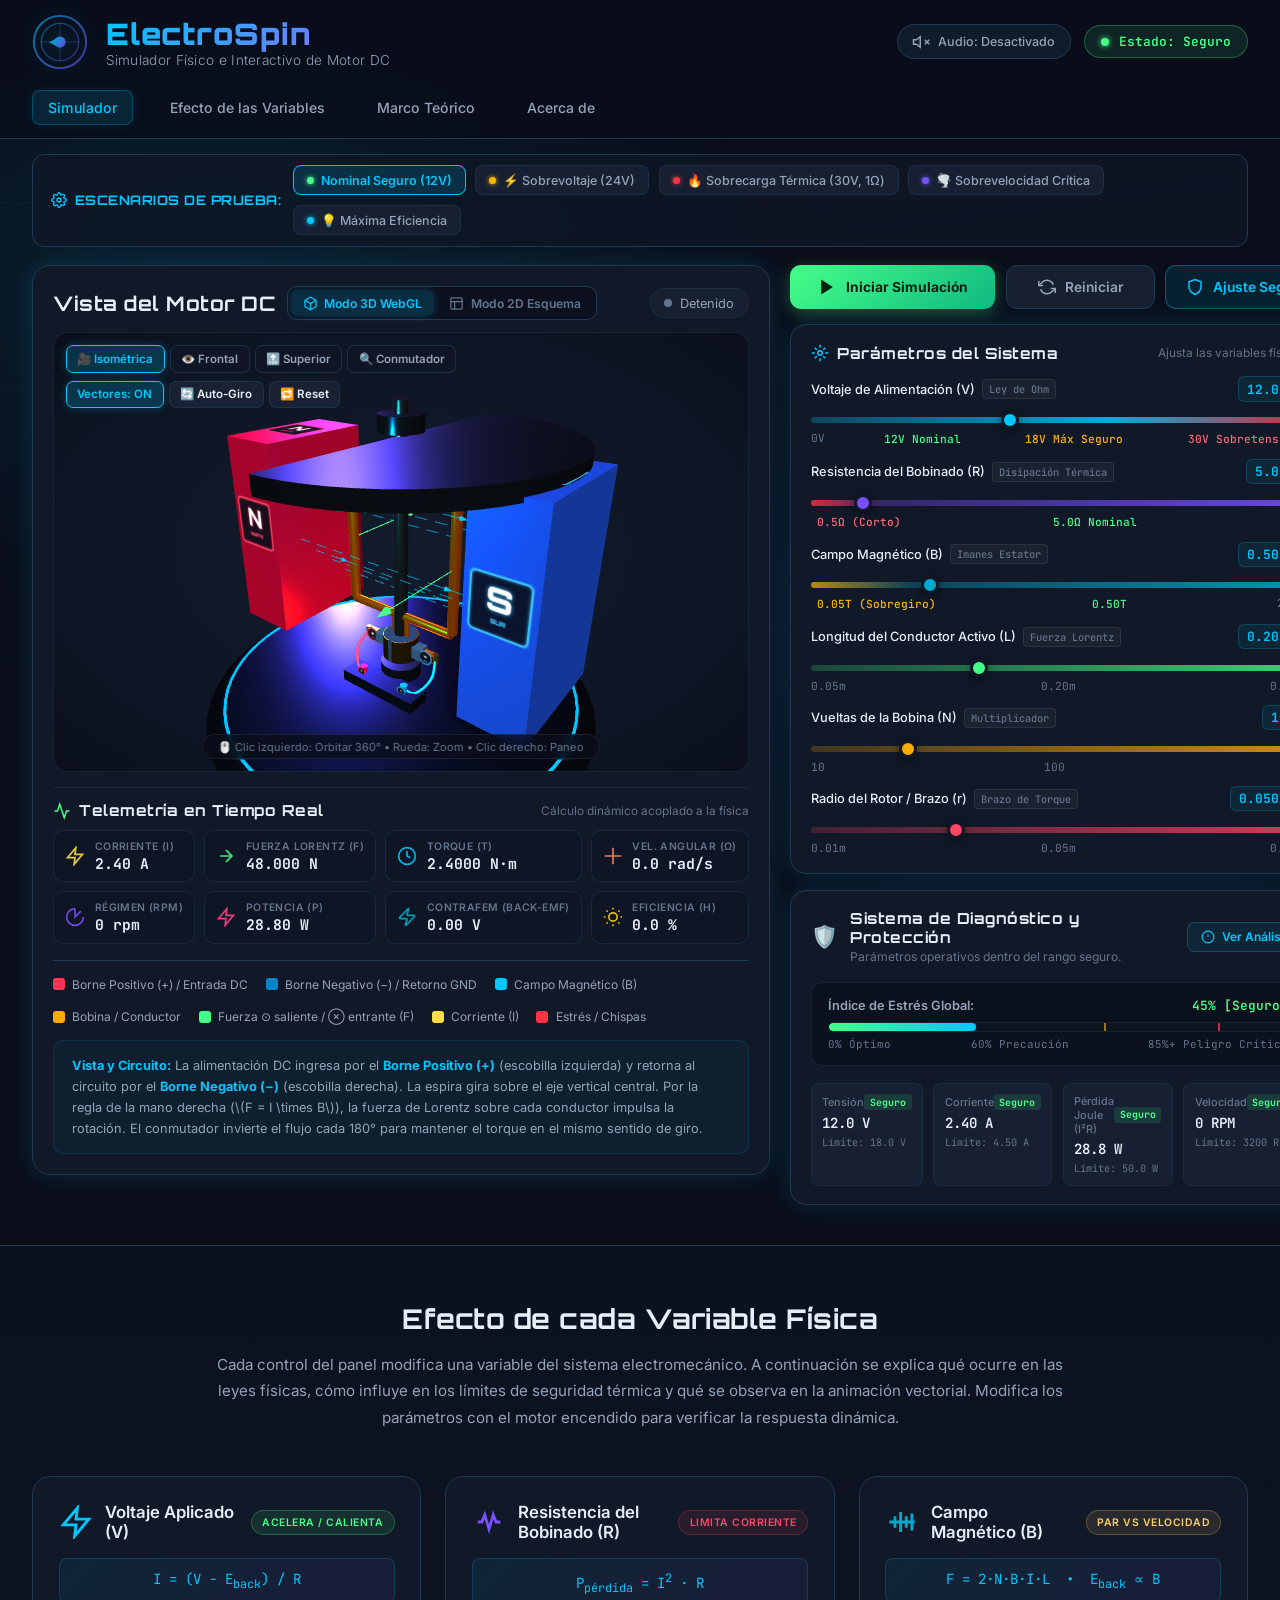
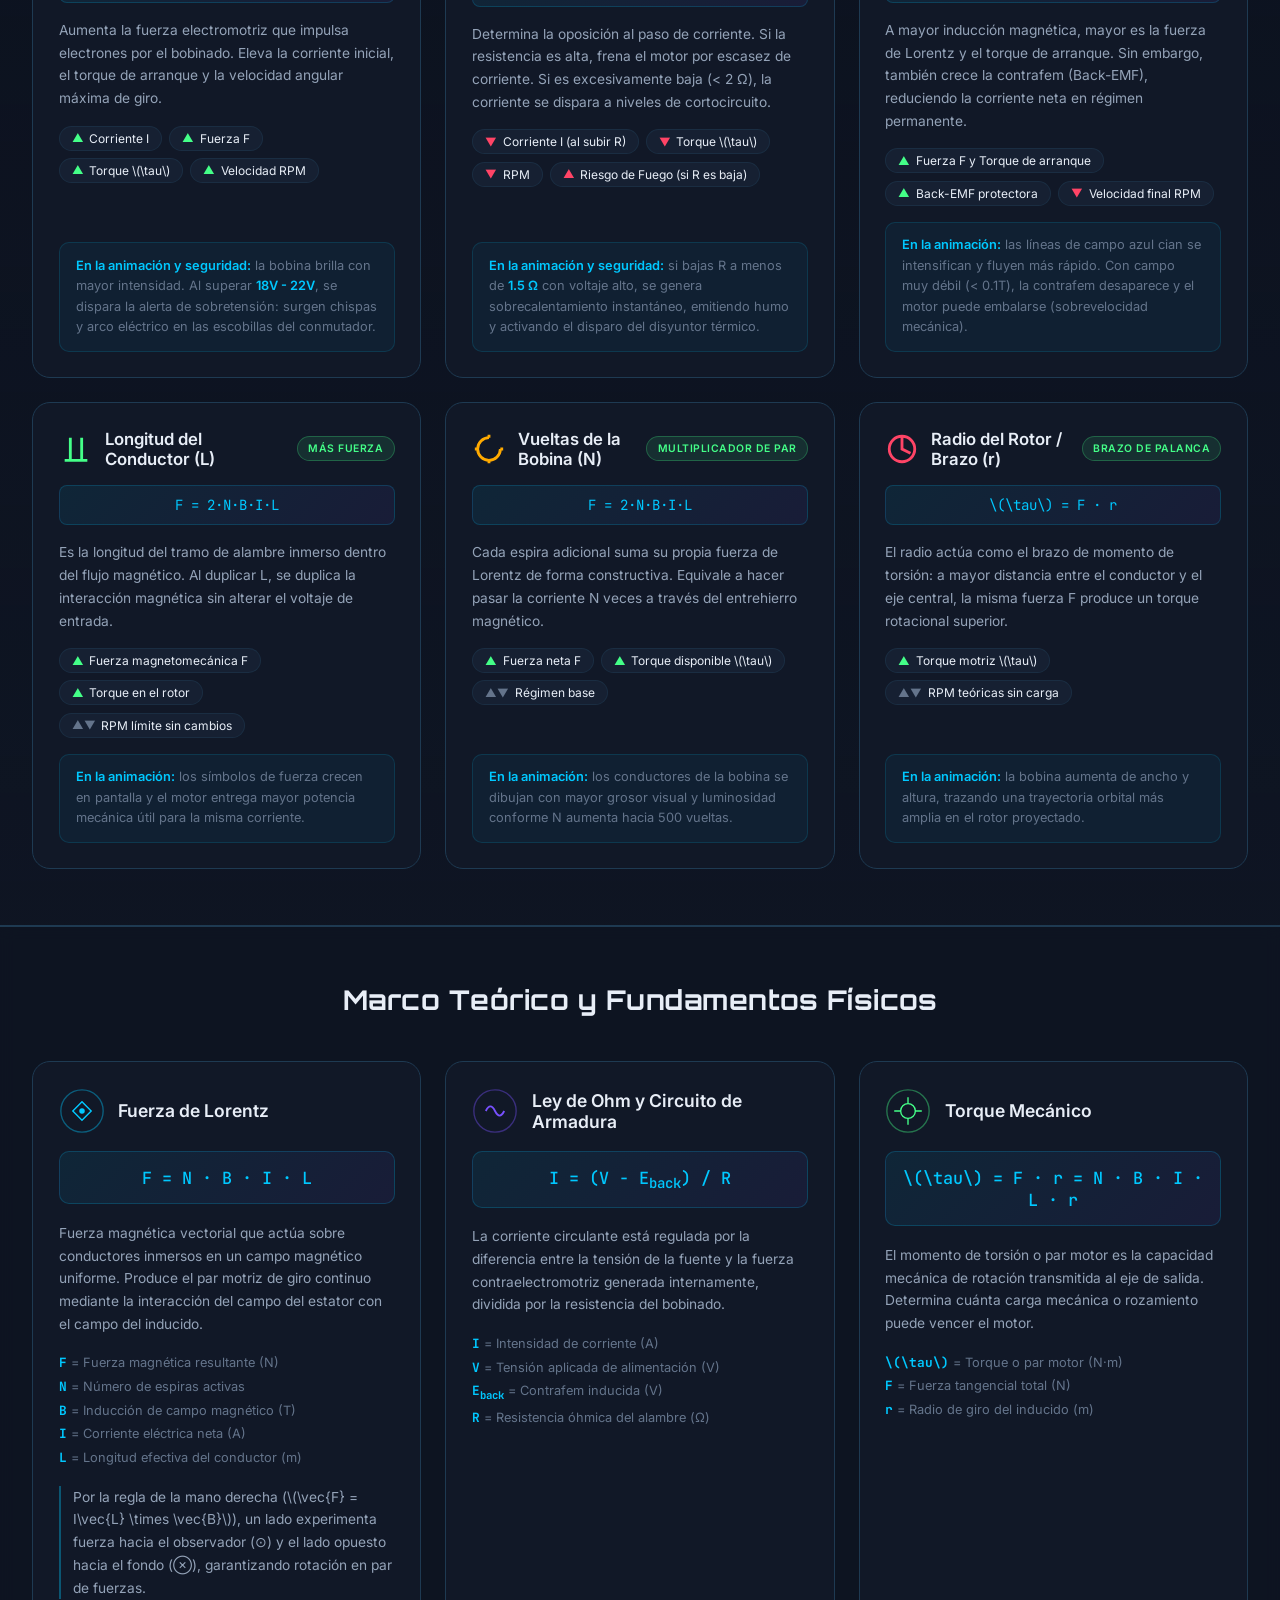
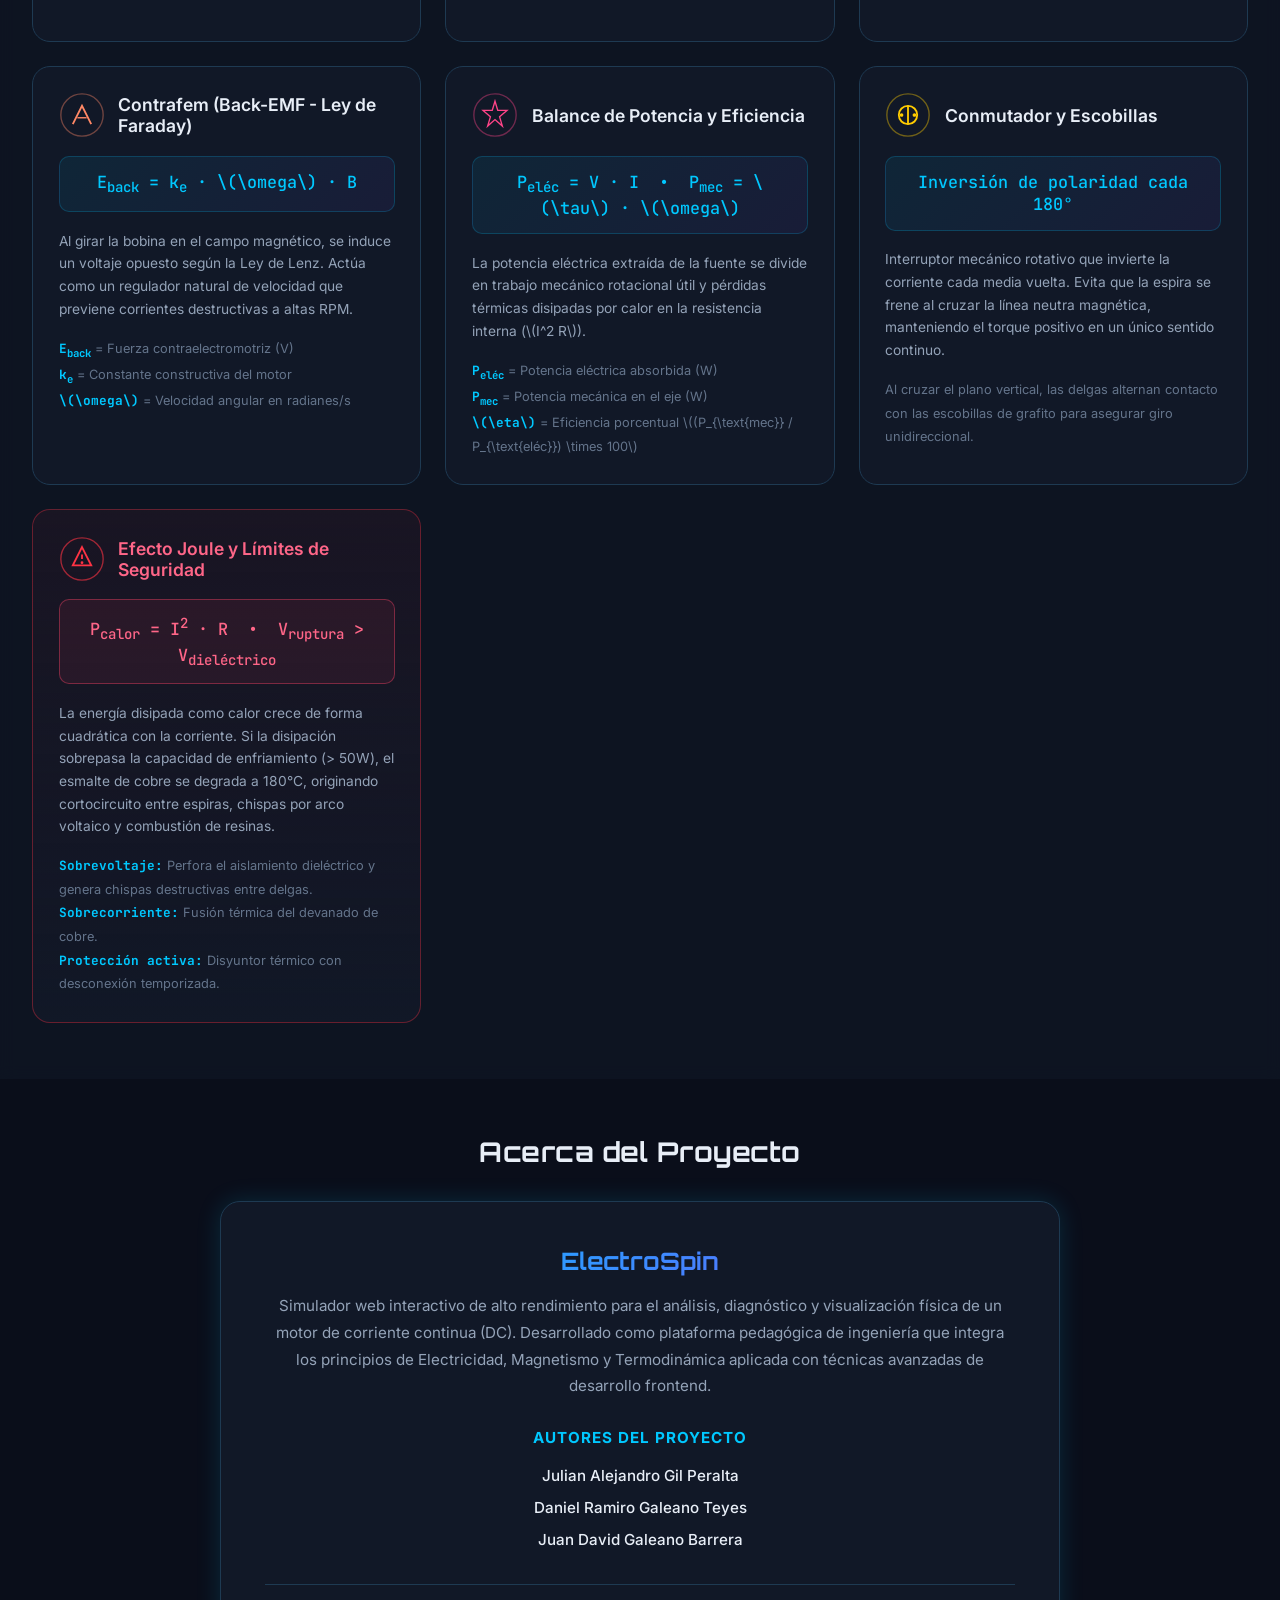
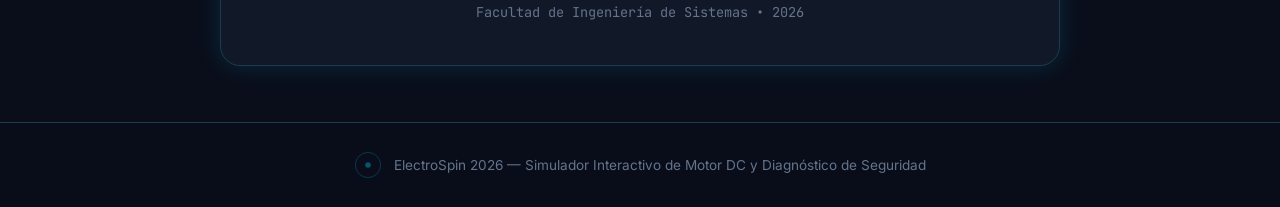
==== commit 9a0052f7: "feat: indicar bornes y polos positivo (+) y negativo (-) en modelos 3D y 2D, leyenda y circuito" ====
--- a/index.html
+++ b/index.html
@@ -374,9 +374,25 @@
                             <text x="300" y="415" text-anchor="middle" fill="#aa8833" font-family="JetBrains Mono" font-size="9">Conmutador</text>
                         </g>
 
-                        <!-- Brushes (Escobillas de carbón) -->
-                        <rect id="brushLeft" x="260" y="378" width="12" height="14" rx="2" fill="#555" stroke="#777" stroke-width="1"/>
-                        <rect id="brushRight" x="328" y="378" width="12" height="14" rx="2" fill="#555" stroke="#777" stroke-width="1"/>
+                        <!-- Brushes (Escobillas de carbón) con Bornes de Polaridad (+ / −) -->
+                        <g id="brushesGroup">
+                            <rect id="brushLeft" x="260" y="378" width="12" height="14" rx="2" fill="#475569" stroke="#94a3b8" stroke-width="1"/>
+                            <rect id="brushRight" x="328" y="378" width="12" height="14" rx="2" fill="#475569" stroke="#94a3b8" stroke-width="1"/>
+                            
+                            <!-- Distintivo Polo Positivo (+) -->
+                            <g id="badgePolarityPos" transform="translate(244, 385)">
+                                <circle cx="0" cy="0" r="8" fill="#180b12" stroke="#ff3355" stroke-width="1.5"/>
+                                <text x="0" y="3.5" text-anchor="middle" fill="#ff4466" font-family="Orbitron, monospace" font-size="11" font-weight="bold">+</text>
+                                <text x="0" y="-12" text-anchor="middle" fill="#ff6688" font-family="JetBrains Mono, monospace" font-size="7.5" font-weight="bold">POLO (+)</text>
+                            </g>
+
+                            <!-- Distintivo Polo Negativo (−) -->
+                            <g id="badgePolarityNeg" transform="translate(356, 385)">
+                                <circle cx="0" cy="0" r="8" fill="#081528" stroke="#38bdf8" stroke-width="1.5"/>
+                                <text x="0" y="3" text-anchor="middle" fill="#38bdf8" font-family="Orbitron, monospace" font-size="12" font-weight="bold">−</text>
+                                <text x="0" y="-12" text-anchor="middle" fill="#38bdf8" font-family="JetBrains Mono, monospace" font-size="7.5" font-weight="bold">POLO (−)</text>
+                            </g>
+                        </g>
 
                         <!-- Dynamic Electrical Arc & Spark Particles (Generated during arcing/overvoltage) -->
                         <g id="sparksGroup" opacity="0"></g>
@@ -385,16 +401,32 @@
                         <rect x="280" y="455" width="40" height="15" rx="3" fill="#444" stroke="#555" stroke-width="1"/>
                         <text x="300" y="485" text-anchor="middle" fill="#666" font-family="JetBrains Mono" font-size="9">Eje de rotación</text>
 
-                        <!-- Voltage source indicator -->
+                        <!-- Voltage source & DC wiring (Circuito Eléctrico con Bornes + / -) -->
                         <g id="voltageSource">
-                            <rect x="20" y="440" width="85" height="35" rx="5" fill="rgba(0,200,255,0.1)" stroke="rgba(0,200,255,0.3)" stroke-width="1"/>
-                            <text x="62" y="455" text-anchor="middle" fill="#00c8ff" font-family="JetBrains Mono" font-size="9">Fuente DC</text>
-                            <text id="voltageLabelSVG" x="62" y="468" text-anchor="middle" fill="#00c8ff" font-family="JetBrains Mono" font-size="11" font-weight="bold">12.0 V</text>
-                            <!-- Wires -->
-                            <line x1="62" y1="440" x2="62" y2="400" stroke="#00c8ff" stroke-width="1.5" opacity="0.5"/>
-                            <line x1="62" y1="400" x2="266" y2="400" stroke="#00c8ff" stroke-width="1.5" opacity="0.5" stroke-dasharray="4,3"/>
-                            <line x1="538" y1="400" x2="538" y2="440" stroke="#00c8ff" stroke-width="1.5" opacity="0.5"/>
-                            <line x1="334" y1="400" x2="538" y2="400" stroke="#00c8ff" stroke-width="1.5" opacity="0.5" stroke-dasharray="4,3"/>
+                            <!-- Carcasa de la Fuente de Alimentación DC -->
+                            <rect x="18" y="432" width="112" height="48" rx="6" fill="#0b1329" stroke="rgba(0,200,255,0.4)" stroke-width="1.5"/>
+                            <text x="74" y="446" text-anchor="middle" fill="#94a3b8" font-family="JetBrains Mono" font-size="9" letter-spacing="1">FUENTE DC</text>
+                            <text id="voltageLabelSVG" x="74" y="464" text-anchor="middle" fill="#38bdf8" font-family="Orbitron" font-size="13" font-weight="bold">12.0 V</text>
+                            
+                            <!-- Borne Positivo (+) en Fuente -->
+                            <circle cx="36" cy="432" r="6" fill="#ff3355" stroke="#ffffff" stroke-width="1.2"/>
+                            <text x="36" y="423" text-anchor="middle" fill="#ff4466" font-family="Orbitron" font-size="10" font-weight="bold">+</text>
+
+                            <!-- Borne Negativo (−) en Fuente -->
+                            <circle cx="112" cy="432" r="6" fill="#0284c7" stroke="#ffffff" stroke-width="1.2"/>
+                            <text x="112" y="423" text-anchor="middle" fill="#38bdf8" font-family="Orbitron" font-size="11" font-weight="bold">−</text>
+
+                            <!-- Cable Positivo (Alimentación - Rojo) hacia Escobilla Izquierda (+) -->
+                            <path d="M 36 432 L 36 402 L 260 402 L 260 392" fill="none" stroke="#ff3355" stroke-width="2" stroke-linecap="round"/>
+                            <path d="M 36 432 L 36 402 L 260 402 L 260 392" fill="none" stroke="#ff88a3" stroke-width="1.2" stroke-dasharray="6,4" opacity="0.85">
+                                <animate attributeName="stroke-dashoffset" from="20" to="0" dur="0.8s" repeatCount="indefinite"/>
+                            </path>
+
+                            <!-- Cable Negativo (Retorno Tierra - Azul) desde Escobilla Derecha (−) -->
+                            <path d="M 334 392 L 334 424 L 112 424 L 112 432" fill="none" stroke="#0284c7" stroke-width="2" stroke-linecap="round"/>
+                            <path d="M 334 392 L 334 424 L 112 424 L 112 432" fill="none" stroke="#38bdf8" stroke-width="1.2" stroke-dasharray="6,4" opacity="0.85">
+                                <animate attributeName="stroke-dashoffset" from="0" to="20" dur="0.8s" repeatCount="indefinite"/>
+                            </path>
                         </g>
 
                         <!-- RPM Display -->
@@ -529,6 +561,14 @@
                 <!-- Legend -->
                 <div class="motor-legend">
                     <div class="legend-item">
+                        <span class="legend-color" style="background:#ff3355"></span>
+                        <span>Borne Positivo (+) / Entrada DC</span>
+                    </div>
+                    <div class="legend-item">
+                        <span class="legend-color" style="background:#0284c7"></span>
+                        <span>Borne Negativo (−) / Retorno GND</span>
+                    </div>
+                    <div class="legend-item">
                         <span class="legend-color" style="background:#00c8ff"></span>
                         <span>Campo Magnético (B)</span>
                     </div>
@@ -551,7 +591,7 @@
                 </div>
 
                 <p class="motor-note">
-                    <strong>Vista de perfil:</strong> la bobina gira sobre el eje vertical central. Por la regla de la mano derecha (\(F = I \times B\)), la fuerza sobre cada conductor es perpendicular al plano. El conmutador invierte el flujo cada 180&deg; para mantener el torque en el mismo sentido.
+                    <strong>Vista y Circuito:</strong> La alimentación DC ingresa por el <strong>Borne Positivo (+)</strong> (escobilla izquierda) y retorna al circuito por el <strong>Borne Negativo (−)</strong> (escobilla derecha). La espira gira sobre el eje vertical central. Por la regla de la mano derecha (\(F = I \times B\)), la fuerza de Lorentz sobre cada conductor impulsa la rotación. El conmutador invierte el flujo cada 180&deg; para mantener el torque en el mismo sentido de giro.
                 </p>
             </div>
 
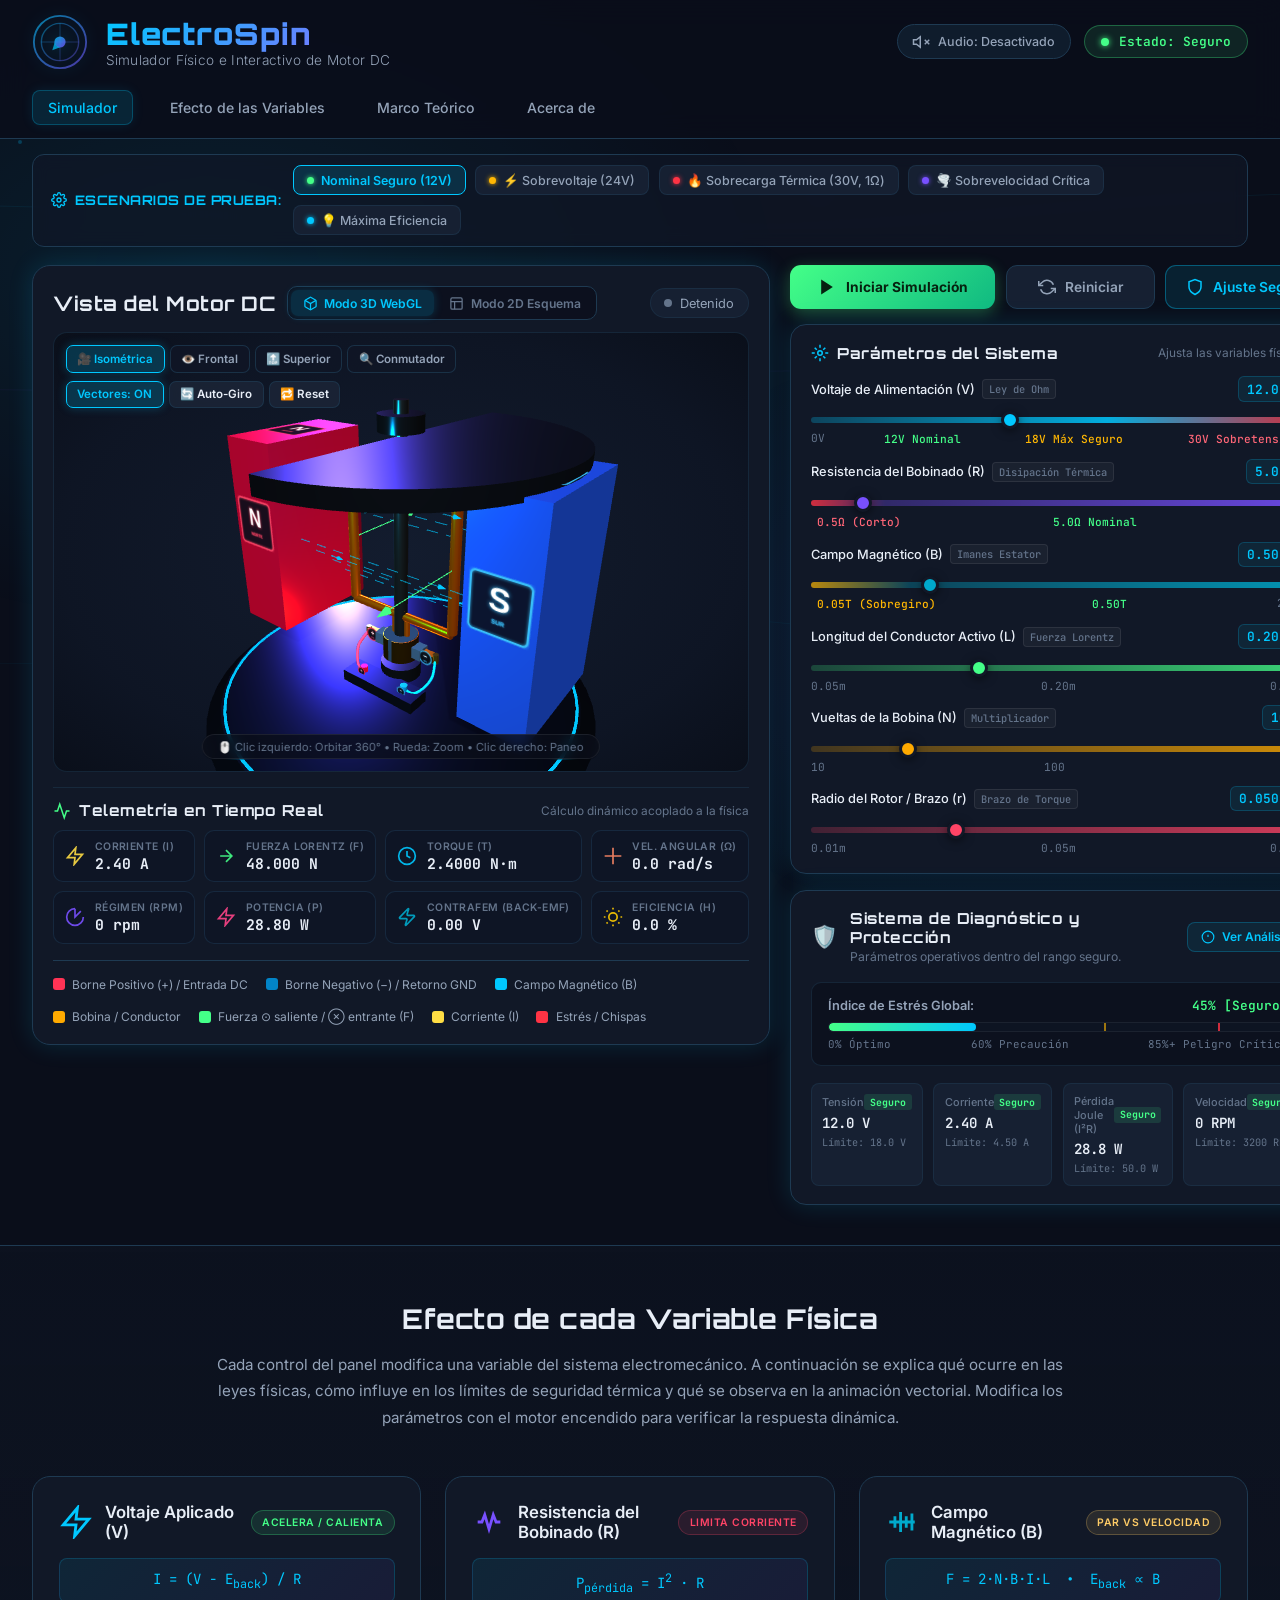
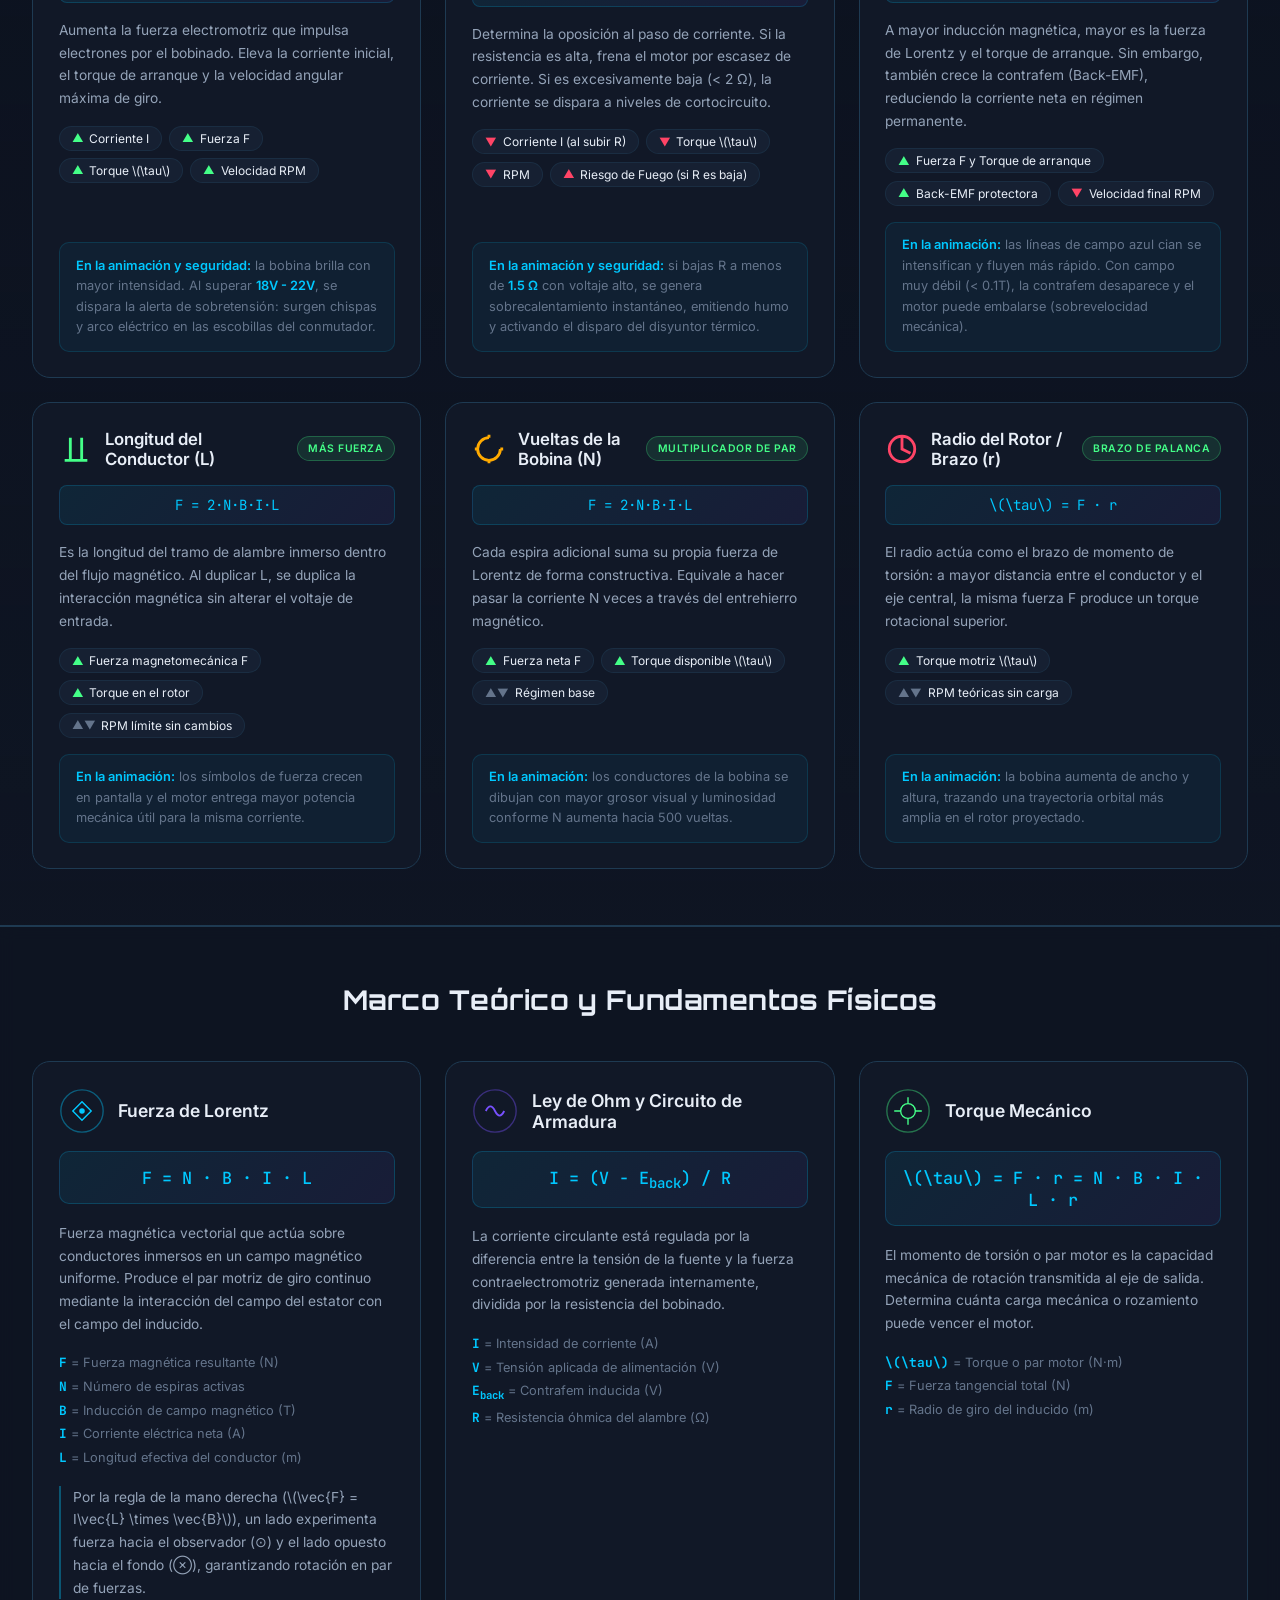
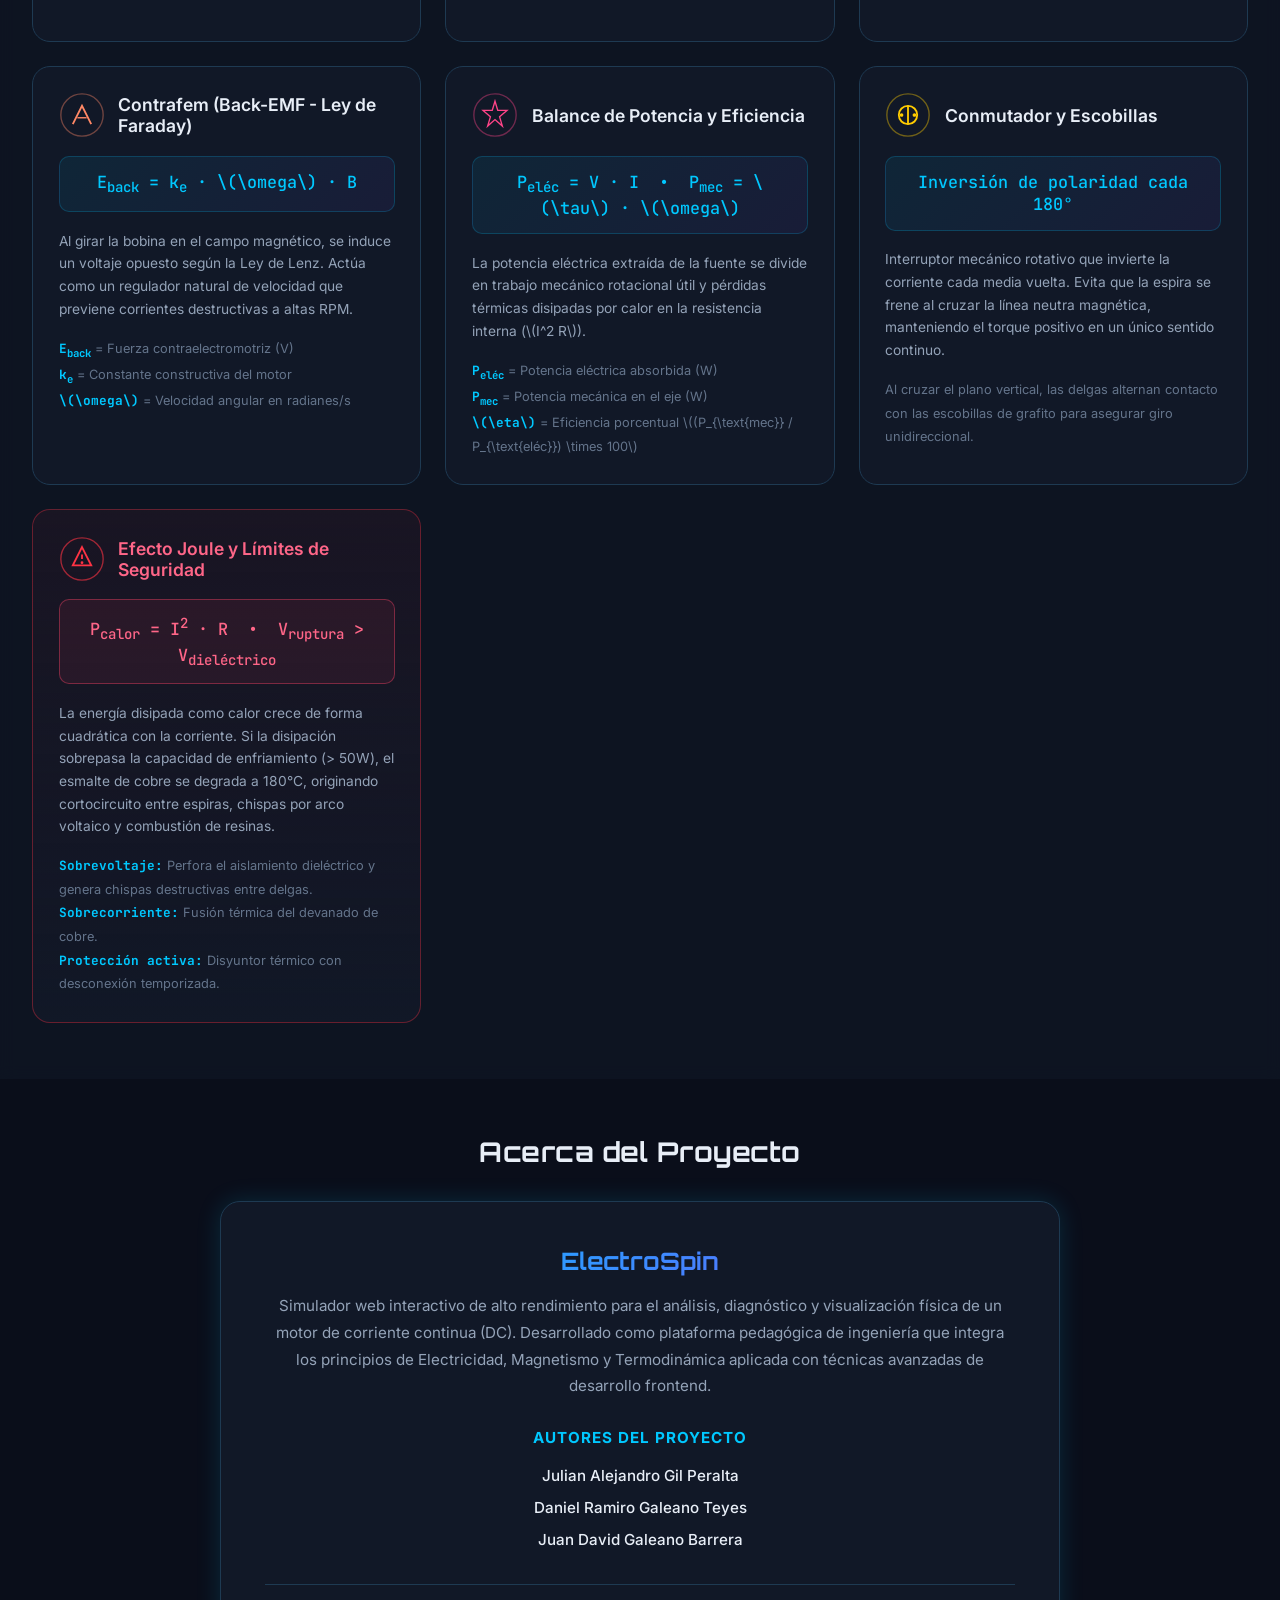
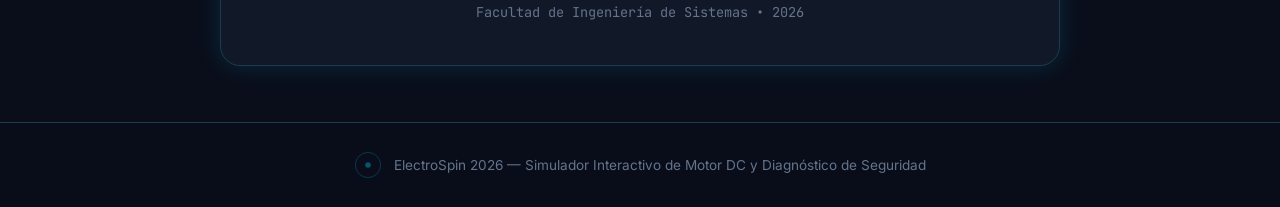
==== commit 8f8a9f08: "refactor: eliminar cuadro de texto motor-note redundante para limpiar el layout principal" ====
--- a/index.html
+++ b/index.html
@@ -589,10 +589,6 @@
                         <span>Estrés / Chispas</span>
                     </div>
                 </div>
-
-                <p class="motor-note">
-                    <strong>Vista y Circuito:</strong> La alimentación DC ingresa por el <strong>Borne Positivo (+)</strong> (escobilla izquierda) y retorna al circuito por el <strong>Borne Negativo (−)</strong> (escobilla derecha). La espira gira sobre el eje vertical central. Por la regla de la mano derecha (\(F = I \times B\)), la fuerza de Lorentz sobre cada conductor impulsa la rotación. El conmutador invierte el flujo cada 180&deg; para mantener el torque en el mismo sentido de giro.
-                </p>
             </div>
 
             <!-- Control Panel (Centro de Mando Unificado) -->
--- a/css/styles.css
+++ b/css/styles.css
@@ -687,21 +687,6 @@
     flex-shrink: 0;
 }
 
-.motor-note {
-    margin-top: 1rem;
-    padding: 0.85rem 1.1rem;
-    font-size: 0.8rem;
-    line-height: 1.65;
-    color: var(--text-secondary);
-    background: rgba(0, 200, 255, 0.04);
-    border: 1px solid rgba(0, 200, 255, 0.12);
-    border-radius: 10px;
-}
-
-.motor-note strong {
-    color: var(--accent-cyan);
-}
-
 /* =============================================
    Safety & Stress Diagnostic Monitor Card
    ============================================= */
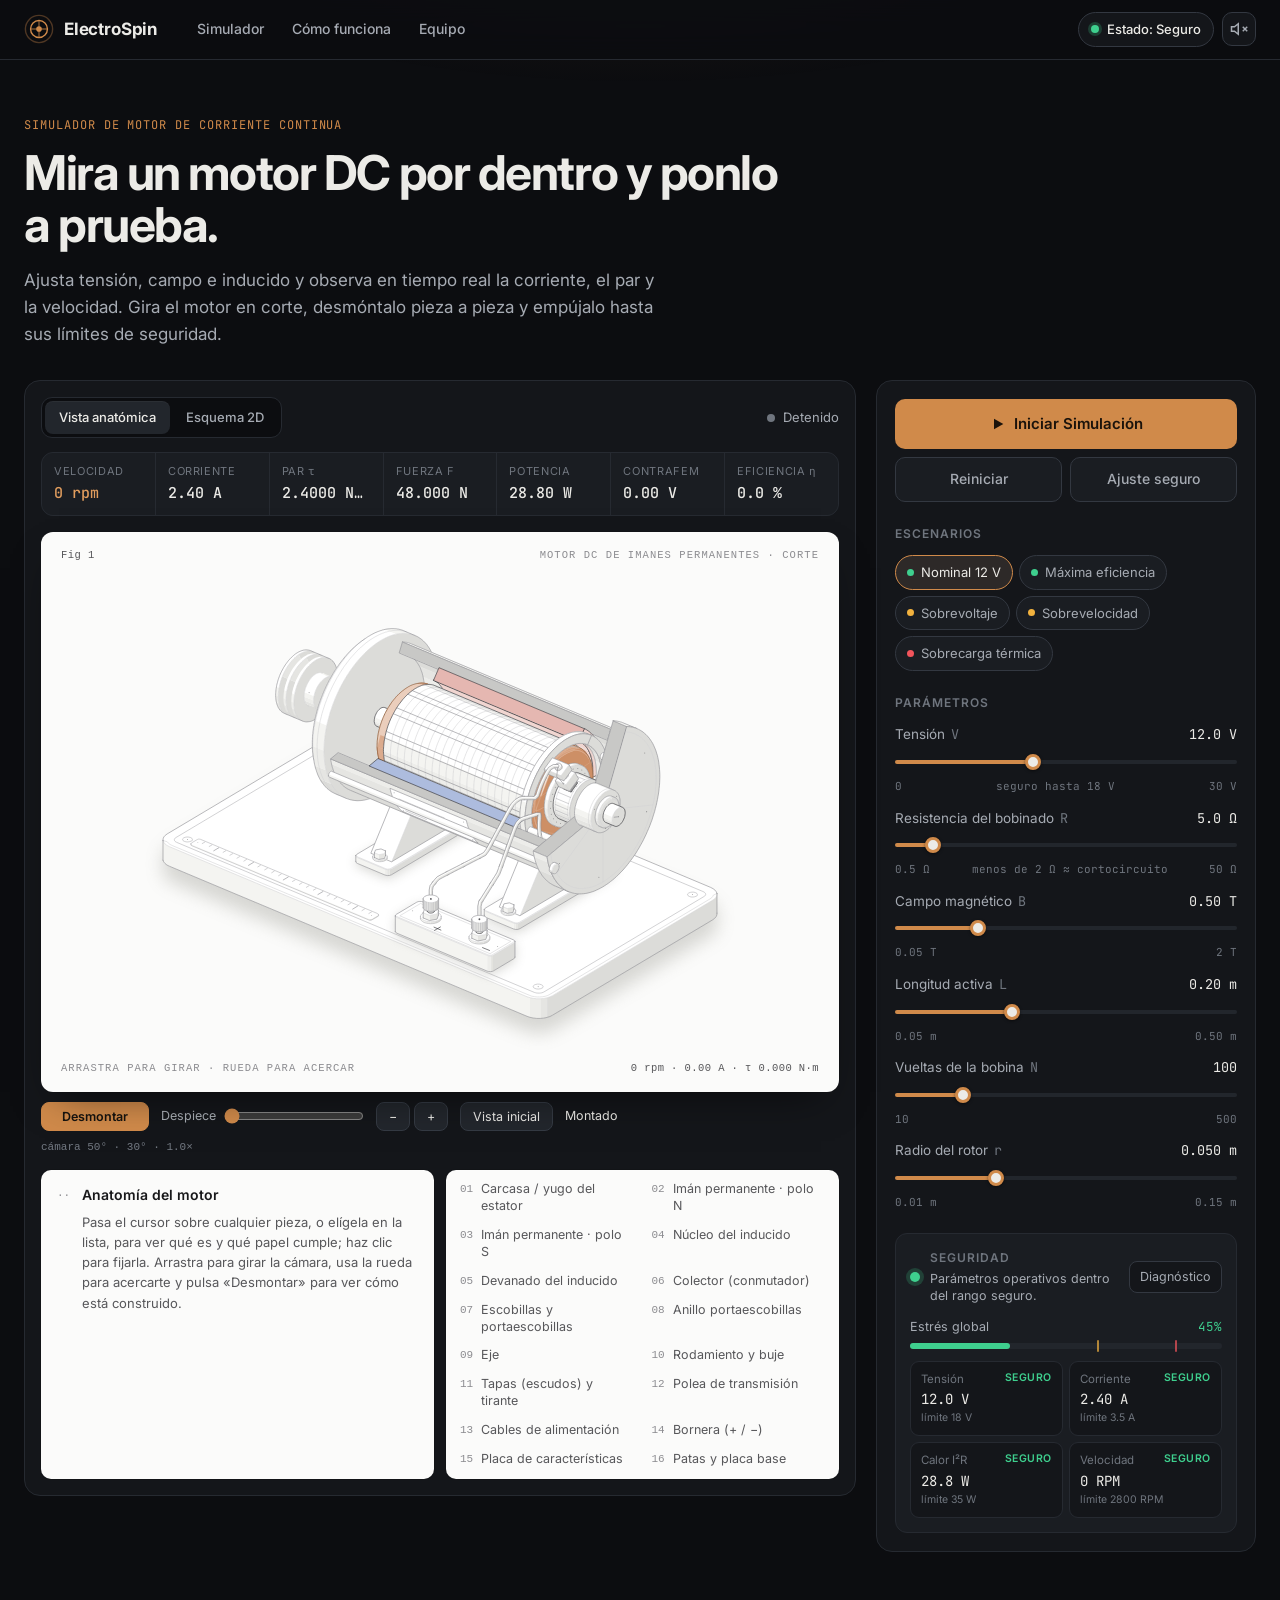
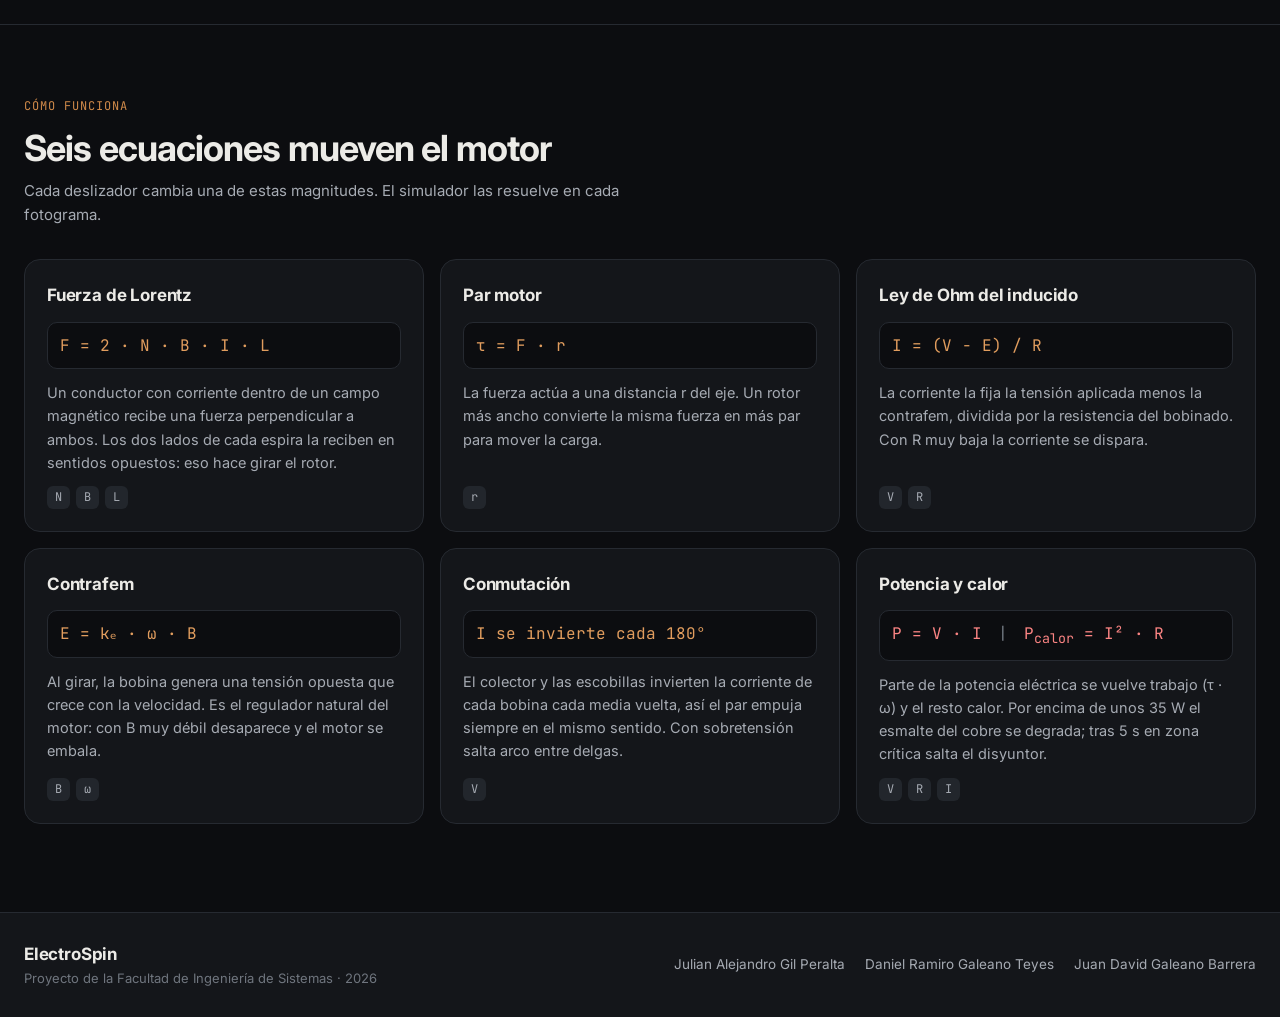
==== commit 7c364cba: "feat: vista anatómica del motor en corte, despiece y rediseño de la página - Nueva vista anatómica i" ====
--- a/index.html
+++ b/index.html
@@ -3,189 +3,69 @@
 <head>
     <meta charset="UTF-8">
     <meta name="viewport" content="width=device-width, initial-scale=1.0">
-    <title>ElectroSpin - Simulador Avanzado de Motor DC</title>
+    <title>ElectroSpin · Simulador de motor DC</title>
+    <meta name="description" content="Simulador interactivo de un motor de corriente continua: física en tiempo real, diagnóstico de seguridad y una vista anatómica en corte que se puede girar y desmontar.">
+    <link rel="preconnect" href="https://fonts.googleapis.com">
+    <link rel="preconnect" href="https://fonts.gstatic.com" crossorigin>
+    <link href="https://fonts.googleapis.com/css2?family=Inter:wght@400;500;600;700&family=JetBrains+Mono:wght@400;500;600&display=swap" rel="stylesheet">
     <link rel="stylesheet" href="css/styles.css">
-    <link rel="preconnect" href="https://fonts.googleapis.com">
-    <link href="https://fonts.googleapis.com/css2?family=Orbitron:wght@400;600;700;900&family=Inter:wght@300;400;500;600;700;800&family=JetBrains+Mono:wght@400;500;700&display=swap" rel="stylesheet">
+    <link rel="stylesheet" href="css/iso.css">
+    <link rel="stylesheet" href="css/motor-anatomy.css">
 </head>
-<body>
-    <!-- Decorative SVG Background -->
-    <svg class="bg-decoration" viewBox="0 0 1440 900" preserveAspectRatio="xMidYMid slice" aria-hidden="true">
-        <defs>
-            <radialGradient id="glow1" cx="20%" cy="30%" r="40%">
-                <stop offset="0%" stop-color="rgba(0,200,255,0.09)"/>
-                <stop offset="100%" stop-color="rgba(0,200,255,0)"/>
-            </radialGradient>
-            <radialGradient id="glow2" cx="80%" cy="70%" r="35%">
-                <stop offset="0%" stop-color="rgba(120,80,255,0.07)"/>
-                <stop offset="100%" stop-color="rgba(120,80,255,0)"/>
-            </radialGradient>
-            <radialGradient id="glowHazard" cx="50%" cy="50%" r="50%">
-                <stop offset="0%" stop-color="rgba(255,68,102,0.15)"/>
-                <stop offset="100%" stop-color="rgba(255,68,102,0)"/>
-            </radialGradient>
-        </defs>
-        <rect width="100%" height="100%" fill="url(#glow1)"/>
-        <rect width="100%" height="100%" fill="url(#glow2)"/>
-        <rect id="bgHazardGlow" width="100%" height="100%" fill="url(#glowHazard)" opacity="0"/>
-        
-        <!-- Animated magnetic field lines in background -->
-        <g class="bg-field-lines" opacity="0.32">
-            <path d="M-100,200 Q300,180 500,250 T1100,200 T1600,220" fill="none" stroke="rgba(0,200,255,0.2)" stroke-width="1">
-                <animate attributeName="d" dur="8s" repeatCount="indefinite"
-                    values="M-100,200 Q300,180 500,250 T1100,200 T1600,220;
-                            M-100,210 Q300,250 500,190 T1100,230 T1600,200;
-                            M-100,200 Q300,180 500,250 T1100,200 T1600,220"/>
-            </path>
-            <path d="M-100,400 Q400,350 700,420 T1200,380 T1600,400" fill="none" stroke="rgba(120,80,255,0.15)" stroke-width="1">
-                <animate attributeName="d" dur="10s" repeatCount="indefinite"
-                    values="M-100,400 Q400,350 700,420 T1200,380 T1600,400;
-                            M-100,380 Q400,420 700,360 T1200,410 T1600,380;
-                            M-100,400 Q400,350 700,420 T1200,380 T1600,400"/>
-            </path>
-            <path d="M-100,650 Q350,620 600,680 T1100,640 T1600,660" fill="none" stroke="rgba(0,200,255,0.12)" stroke-width="1">
-                <animate attributeName="d" dur="12s" repeatCount="indefinite"
-                    values="M-100,650 Q350,620 600,680 T1100,640 T1600,660;
-                            M-100,660 Q350,680 600,630 T1100,670 T1600,640;
-                            M-100,650 Q350,620 600,680 T1100,640 T1600,660"/>
-            </path>
-        </g>
-        <!-- Floating particles -->
-        <g class="particles">
-            <circle cx="100" cy="150" r="2" fill="rgba(0,200,255,0.5)">
-                <animate attributeName="cy" dur="6s" values="150;100;150" repeatCount="indefinite"/>
-                <animate attributeName="opacity" dur="6s" values="0.4;0.8;0.4" repeatCount="indefinite"/>
-            </circle>
-            <circle cx="350" cy="400" r="1.5" fill="rgba(120,80,255,0.4)">
-                <animate attributeName="cy" dur="8s" values="400;350;400" repeatCount="indefinite"/>
-            </circle>
-            <circle cx="900" cy="200" r="2" fill="rgba(0,200,255,0.4)">
-                <animate attributeName="cy" dur="7s" values="200;150;200" repeatCount="indefinite"/>
-            </circle>
-            <circle cx="1200" cy="500" r="1.5" fill="rgba(120,80,255,0.35)">
-                <animate attributeName="cy" dur="9s" values="500;440;500" repeatCount="indefinite"/>
-            </circle>
-            <circle cx="600" cy="700" r="2" fill="rgba(0,200,255,0.3)">
-                <animate attributeName="cy" dur="5s" values="700;660;700" repeatCount="indefinite"/>
-            </circle>
-        </g>
-    </svg>
-
-    <!-- Header -->
-    <header class="header">
-        <div class="header-content">
-            <div class="logo-area">
-                <svg class="logo-icon" viewBox="0 0 60 60" width="56" height="56" aria-hidden="true">
-                    <defs>
-                        <linearGradient id="logoGrad" x1="0%" y1="0%" x2="100%" y2="100%">
-                            <stop offset="0%" stop-color="#00c8ff"/>
-                            <stop offset="100%" stop-color="#7850ff"/>
-                        </linearGradient>
-                    </defs>
-                    <circle cx="30" cy="30" r="28" fill="none" stroke="url(#logoGrad)" stroke-width="2" opacity="0.6"/>
-                    <circle cx="30" cy="30" r="20" fill="none" stroke="url(#logoGrad)" stroke-width="1.5" opacity="0.4"/>
-                    <path d="M30 10 L30 50 M10 30 L50 30" stroke="url(#logoGrad)" stroke-width="1" opacity="0.3"/>
-                    <circle cx="30" cy="30" r="6" fill="url(#logoGrad)" opacity="0.8"/>
-                    <path d="M30 18 L34 26 L30 24 L26 26 Z" fill="#00c8ff" opacity="0.7">
-                        <animateTransform attributeName="transform" type="rotate" from="0 30 30" to="360 30 30" dur="4s" repeatCount="indefinite"/>
-                    </path>
+<body data-severity="safe">
+
+    <header class="topbar">
+        <div class="topbar-inner">
+            <a class="brand" href="#simulador" aria-label="ElectroSpin, inicio">
+                <svg class="brand-mark" viewBox="0 0 32 32" width="30" height="30" aria-hidden="true">
+                    <circle cx="16" cy="16" r="14.5" fill="none" stroke="currentColor" stroke-width="1.5" opacity=".35"/>
+                    <circle cx="16" cy="16" r="9" fill="none" stroke="currentColor" stroke-width="1.5"/>
+                    <path d="M16 7v18M7 16h18" stroke="currentColor" stroke-width="1.5" opacity=".55"/>
+                    <circle cx="16" cy="16" r="3" fill="currentColor"/>
                 </svg>
-                <div>
-                    <h1 class="title">ElectroSpin</h1>
-                    <p class="subtitle">Simulador Físico e Interactivo de Motor DC</p>
-                </div>
-            </div>
-
-            <!-- Header Quick Actions & Safety Badge -->
-            <div class="header-controls">
-                <button id="soundToggleBtn" class="sound-toggle-btn" onclick="toggleSound()" title="Activar/Silenciar efectos de sonido">
-                    <svg id="soundIconOn" width="18" height="18" viewBox="0 0 24 24" fill="none" stroke="currentColor" stroke-width="2" style="display:none;">
+                <span class="brand-name">ElectroSpin</span>
+            </a>
+
+            <nav class="nav-links" aria-label="Secciones">
+                <a href="#simulador" class="nav-link active">Simulador</a>
+                <a href="#teoria" class="nav-link">Cómo funciona</a>
+                <a href="#acerca" class="nav-link">Equipo</a>
+            </nav>
+
+            <div class="topbar-actions">
+                <button class="header-safety-badge" id="headerSafetyBadge" type="button" onclick="openHazardModal()" title="Ver el diagnóstico de seguridad">
+                    <span class="safety-indicator-dot" id="headerSafetyDot"></span>
+                    <span id="headerSafetyText">Estado: Seguro</span>
+                </button>
+                <button id="soundToggleBtn" class="icon-btn" type="button" onclick="toggleSound()" aria-label="Activar o silenciar el sonido">
+                    <svg id="soundIconOn" width="18" height="18" viewBox="0 0 24 24" fill="none" stroke="currentColor" stroke-width="2" style="display:none;" aria-hidden="true">
                         <polygon points="11 5 6 9 2 9 2 15 6 15 11 19 11 5"/>
                         <path d="M19.07 4.93a10 10 0 0 1 0 14.14M15.54 8.46a5 5 0 0 1 0 7.07"/>
                     </svg>
-                    <svg id="soundIconOff" width="18" height="18" viewBox="0 0 24 24" fill="none" stroke="currentColor" stroke-width="2">
+                    <svg id="soundIconOff" width="18" height="18" viewBox="0 0 24 24" fill="none" stroke="currentColor" stroke-width="2" aria-hidden="true">
                         <polygon points="11 5 6 9 2 9 2 15 6 15 11 19 11 5"/>
                         <line x1="23" y1="9" x2="17" y2="15"/><line x1="17" y1="9" x2="23" y2="15"/>
                     </svg>
-                    <span id="soundText">Audio: Desactivado</span>
-                </button>
-
-                <div class="header-safety-badge" id="headerSafetyBadge" onclick="openHazardModal()" title="Clic para ver diagnóstico de seguridad en vivo">
-                    <span class="safety-indicator-dot safe" id="headerSafetyDot"></span>
-                    <span id="headerSafetyText">Estado: Seguro</span>
-                </div>
-            </div>
-
-            <nav class="nav-links">
-                <a href="#simulador" class="nav-link active">Simulador</a>
-                <a href="#variables" class="nav-link">Efecto de las Variables</a>
-                <a href="#teoria" class="nav-link">Marco Teórico</a>
-                <a href="#acerca" class="nav-link">Acerca de</a>
-            </nav>
-        </div>
-    </header>
-
-    <!-- Main Simulator Section -->
-    <main id="simulador" class="simulator-section">
-        
-        <!-- Presets Bar / Escenarios Rápidos -->
-        <div class="presets-bar">
-            <div class="presets-intro">
-                <span class="presets-label">
-                    <svg width="16" height="16" viewBox="0 0 24 24" fill="none" stroke="#00c8ff" stroke-width="2">
-                        <circle cx="12" cy="12" r="3"/>
-                        <path d="M19.4 15a1.65 1.65 0 0 0 .33 1.82l.06.06a2 2 0 0 1 0 2.83 2 2 0 0 1-2.83 0l-.06-.06a1.65 1.65 0 0 0-1.82-.33 1.65 1.65 0 0 0-1 1.51V21a2 2 0 0 1-2 2 2 2 0 0 1-2-2v-.09A1.65 1.65 0 0 0 9 19.4a1.65 1.65 0 0 0-1.82.33l-.06.06a2 2 0 0 1-2.83 0 2 2 0 0 1 0-2.83l.06-.06a1.65 1.65 0 0 0 .33-1.82 1.65 1.65 0 0 0-1.51-1H3a2 2 0 0 1-2-2 2 2 0 0 1 2-2h.09A1.65 1.65 0 0 0 4.6 9a1.65 1.65 0 0 0-.33-1.82l-.06-.06a2 2 0 0 1 0-2.83 2 2 0 0 1 2.83 0l.06.06a1.65 1.65 0 0 0 1.82.33H9a1.65 1.65 0 0 0 1-1.51V3a2 2 0 0 1 2-2 2 2 0 0 1 2 2v.09a1.65 1.65 0 0 0 1 1.51 1.65 1.65 0 0 0 1.82-.33l.06-.06a2 2 0 0 1 2.83 0 2 2 0 0 1 0 2.83l-.06.06a1.65 1.65 0 0 0-.33 1.82V9a1.65 1.65 0 0 0 1.51 1H21a2 2 0 0 1 2 2 2 2 0 0 1-2 2h-.09a1.65 1.65 0 0 0-1.51 1z"/>
-                    </svg>
-                    Escenarios de Prueba:
-                </span>
-            </div>
-            <div class="presets-buttons">
-                <button class="preset-btn active" id="presetNominal" onclick="applyPreset('nominal')">
-                    <span class="preset-dot green"></span>
-                    Nominal Seguro (12V)
-                </button>
-                <button class="preset-btn preset-warn" id="presetOvervoltage" onclick="applyPreset('overvoltage')">
-                    <span class="preset-dot yellow"></span>
-                    ⚡ Sobrevoltaje (24V)
-                </button>
-                <button class="preset-btn preset-danger" id="presetThermal" onclick="applyPreset('thermal')">
-                    <span class="preset-dot red"></span>
-                    🔥 Sobrecarga Térmica (30V, 1Ω)
-                </button>
-                <button class="preset-btn preset-warn" id="presetOverspeed" onclick="applyPreset('overspeed')">
-                    <span class="preset-dot purple"></span>
-                    🌪️ Sobrevelocidad Crítica
-                </button>
-                <button class="preset-btn" id="presetHighEff" onclick="applyPreset('highEff')">
-                    <span class="preset-dot blue"></span>
-                    💡 Máxima Eficiencia
+                    <span id="soundText" class="sr-only">Audio: Desactivado</span>
                 </button>
             </div>
         </div>
-
-        <div class="simulator-layout">
-            <!-- Motor Visualization -->
-            <div class="motor-container" id="motorContainerCard">
-                <div class="motor-header">
-                    <div class="motor-header-left">
-                        <h2 class="section-title">Vista del Motor DC</h2>
-                        <div class="view-mode-selector">
-                            <button class="view-mode-btn active" id="btnMode3D" onclick="switchViewerMode('3d')" title="Visualización 3D interactiva en tiempo real">
-                                <svg width="15" height="15" viewBox="0 0 24 24" fill="none" stroke="currentColor" stroke-width="2">
-                                    <path d="M21 16V8a2 2 0 0 0-1-1.73l-7-4a2 2 0 0 0-2 0l-7 4A2 2 0 0 0 3 8v8a2 2 0 0 0 1 1.73l7 4a2 2 0 0 0 2 0l7-4A2 2 0 0 0 21 16z"/>
-                                    <polyline points="3.27 6.96 12 12.01 20.73 6.96"/>
-                                    <line x1="12" y1="22.08" x2="12" y2="12"/>
-                                </svg>
-                                Modo 3D WebGL
-                            </button>
-                            <button class="view-mode-btn" id="btnMode2D" onclick="switchViewerMode('2d')" title="Esquema vectorial 2D">
-                                <svg width="15" height="15" viewBox="0 0 24 24" fill="none" stroke="currentColor" stroke-width="2">
-                                    <rect x="3" y="3" width="18" height="18" rx="2" ry="2"/>
-                                    <line x1="3" y1="9" x2="21" y2="9"/><line x1="9" y1="21" x2="9" y2="9"/>
-                                </svg>
-                                Modo 2D Esquema
-                            </button>
-                        </div>
+    </header>
+
+    <main id="simulador" class="app">
+        <section class="hero">
+            <p class="eyebrow">Simulador de motor de corriente continua</p>
+            <h1>Mira un motor DC por dentro y ponlo a prueba.</h1>
+            <p class="hero-lead">Ajusta tensión, campo e inducido y observa en tiempo real la corriente, el par y la velocidad. Gira el motor en corte, desmóntalo pieza a pieza y empújalo hasta sus límites de seguridad.</p>
+        </section>
+
+        <div class="workspace">
+            <!-- Visor del motor -->
+            <article class="card stage-card" id="motorContainerCard">
+                <div class="stage-head">
+                    <div class="segmented" role="group" aria-label="Tipo de vista">
+                        <button class="view-mode-btn active" id="btnMode3D" type="button" onclick="switchViewerMode('3d')">Vista anatómica</button>
+                        <button class="view-mode-btn" id="btnMode2D" type="button" onclick="switchViewerMode('2d')">Esquema 2D</button>
                     </div>
                     <div class="motor-status" id="motorStatusBadge">
                         <span class="status-dot" id="statusDot"></span>
@@ -193,28 +73,36 @@
                     </div>
                 </div>
 
-                <!-- 3D WebGL Viewport Container (Principal) -->
-                <div id="motor3DWrapper" class="motor-3d-wrapper">
-                    <div id="motor3DCanvas" class="motor-3d-canvas"></div>
-
-                    <!-- 3D Controls Overlay Bar -->
-                    <div class="canvas-3d-toolbar">
-                        <div class="cam-presets">
-                            <button class="cam-btn active" id="camIso" onclick="set3DCam('isometric')" title="Vista Isométrica 3D">🎥 Isométrica</button>
-                            <button class="cam-btn" id="camFront" onclick="set3DCam('front')" title="Vista Frontal">👁️ Frontal</button>
-                            <button class="cam-btn" id="camTop" onclick="set3DCam('top')" title="Vista Superior">🔝 Superior</button>
-                            <button class="cam-btn" id="camComm" onclick="set3DCam('commutator')" title="Detalle Conmutador / Escobillas">🔍 Conmutador</button>
+                <!-- Lecturas en vivo -->
+                <dl class="readings">
+                    <div class="reading"><dt>Velocidad</dt><dd id="rpmReading">0 rpm</dd></div>
+                    <div class="reading"><dt>Corriente</dt><dd id="currentReading">0.00 A</dd></div>
+                    <div class="reading"><dt>Par <span class="sym">τ</span></dt><dd id="torqueReading">0.000 N·m</dd></div>
+                    <div class="reading"><dt>Fuerza <span class="sym">F</span></dt><dd id="forceReading">0.00 N</dd></div>
+                    <div class="reading"><dt>Potencia</dt><dd id="powerReading">0.00 W</dd></div>
+                    <div class="reading"><dt>Contrafem</dt><dd id="backEmfReading">0.00 V</dd></div>
+                    <div class="reading"><dt>Eficiencia <span class="sym">η</span></dt><dd id="efficiencyReading">0.0 %</dd></div>
+                </dl>
+
+                <!-- Vista anatómica (principal): generada por tools/anatomy/build.mjs -->
+                <div id="motor3DWrapper" class="motor-anatomy-wrapper iso" data-theme="light">
+                    <div class="ma-anatomy">
+                        <figure class="iso-figure ma-figure">
+                            <div class="iso-plate ma-plate">
+                                <div class="iso-plate-corners" aria-hidden="true">
+                                    <span class="iso-plate-corner" data-corner="fig">Fig 1</span>
+                                    <span class="iso-plate-corner" data-corner="title">Motor DC de imanes permanentes · corte</span>
+                                    <span class="iso-plate-corner" data-corner="hint">Arrastra para girar · rueda para acercar</span>
+                                    <span class="iso-plate-corner" data-corner="readout" id="anatomyReadout"></span>
+                                </div>
+                                <div class="ma-stage" id="anatomyStage"></div>
+                            </div>
+                            <div class="ma-toolbar" id="anatomyToolbar"></div>
+                        </figure>
+                        <div class="ma-side">
+                            <div class="ma-info" id="anatomyInfo" aria-live="polite"></div>
+                            <ol class="ma-list" id="anatomyList" aria-label="Piezas del motor"></ol>
                         </div>
-                        <div class="cam-actions">
-                            <button class="cam-btn cam-action-btn active" id="btnVectorsToggle" onclick="toggleVectorsOverlay()" title="Mostrar/Ocultar flechas de fuerza y corriente">Vectores: ON</button>
-                            <button class="cam-btn cam-action-btn" id="btnAutoRotate" onclick="toggle3DAutoRotate()" title="Auto-rotar cámara en 3D">🔄 Auto-Giro</button>
-                            <button class="cam-btn cam-action-btn" onclick="motor3D.resetCamera()" title="Restablecer posición de cámara">🔁 Reset</button>
-                        </div>
-                    </div>
-
-                    <!-- 3D Interaction Hint Overlay -->
-                    <div class="canvas-3d-hint">
-                        <span>🖱️ Clic izquierdo: Orbitar 360° &bull; Rueda: Zoom &bull; Clic derecho: Paneo</span>
                     </div>
                 </div>
 
@@ -446,808 +334,197 @@
                         </g>
                     </svg>
                 </div>
-
-                <!-- Real-time Readings (Telemetría en Vivo del Motor) -->
-                <div class="readings-container">
-                    <div class="readings-header">
-                        <h3 class="panel-title mb-0">
-                            <svg width="18" height="18" viewBox="0 0 24 24" fill="none" stroke="#44ff88" stroke-width="2">
-                                <path d="M22 12h-4l-3 9L9 3l-3 9H2"/>
-                            </svg>
-                            Telemetría en Tiempo Real
-                        </h3>
-                        <span class="panel-hint">Cálculo dinámico acoplado a la física</span>
-                    </div>
-
-                    <div class="readings-grid">
-                        <div class="reading-card" id="cardCurrent">
-                            <div class="reading-icon" style="color:#ffdd44">
-                                <svg width="20" height="20" viewBox="0 0 24 24" fill="none" stroke="currentColor" stroke-width="2">
-                                    <path d="M13 2L3 14h9l-1 8 10-12h-9l1-8z"/>
-                                </svg>
-                            </div>
-                            <div class="reading-info">
-                                <span class="reading-label">Corriente (I)</span>
-                                <span class="reading-value" id="currentReading">0.00 A</span>
-                            </div>
-                        </div>
-
-                        <div class="reading-card" id="cardForce">
-                            <div class="reading-icon" style="color:#44ff88">
-                                <svg width="20" height="20" viewBox="0 0 24 24" fill="none" stroke="currentColor" stroke-width="2">
-                                    <path d="M5 12h14M12 5l7 7-7 7"/>
-                                </svg>
-                            </div>
-                            <div class="reading-info">
-                                <span class="reading-label">Fuerza Lorentz (F)</span>
-                                <span class="reading-value" id="forceReading">0.00 N</span>
-                            </div>
-                        </div>
-
-                        <div class="reading-card" id="cardTorque">
-                            <div class="reading-icon" style="color:#00c8ff">
-                                <svg width="20" height="20" viewBox="0 0 24 24" fill="none" stroke="currentColor" stroke-width="2">
-                                    <circle cx="12" cy="12" r="10"/><path d="M12 6v6l4 2"/>
-                                </svg>
-                            </div>
-                            <div class="reading-info">
-                                <span class="reading-label">Torque (&tau;)</span>
-                                <span class="reading-value" id="torqueReading">0.000 N·m</span>
-                            </div>
-                        </div>
-
-                        <div class="reading-card" id="cardOmega">
-                            <div class="reading-icon" style="color:#ff8866">
-                                <svg width="20" height="20" viewBox="0 0 24 24" fill="none" stroke="currentColor" stroke-width="2">
-                                    <path d="M12 2v20M2 12h20"/>
-                                </svg>
-                            </div>
-                            <div class="reading-info">
-                                <span class="reading-label">Vel. Angular (&omega;)</span>
-                                <span class="reading-value" id="omegaReading">0.00 rad/s</span>
-                            </div>
-                        </div>
-
-                        <div class="reading-card" id="cardRpm">
-                            <div class="reading-icon" style="color:#7850ff">
-                                <svg width="20" height="20" viewBox="0 0 24 24" fill="none" stroke="currentColor" stroke-width="2">
-                                    <path d="M12 2a10 10 0 1 0 10 10"/><path d="M12 2v10l7-7"/>
-                                </svg>
-                            </div>
-                            <div class="reading-info">
-                                <span class="reading-label">Régimen (RPM)</span>
-                                <span class="reading-value" id="rpmReading">0 rpm</span>
-                            </div>
-                        </div>
-
-                        <div class="reading-card" id="cardPower">
-                            <div class="reading-icon" style="color:#ff4488">
-                                <svg width="20" height="20" viewBox="0 0 24 24" fill="none" stroke="currentColor" stroke-width="2">
-                                    <path d="M13 2L3 14h9l-1 8 10-12h-9l1-8z"/>
-                                </svg>
-                            </div>
-                            <div class="reading-info">
-                                <span class="reading-label">Potencia (P)</span>
-                                <span class="reading-value" id="powerReading">0.00 W</span>
-                            </div>
-                        </div>
-
-                        <div class="reading-card" id="cardBackEmf">
-                            <div class="reading-icon" style="color:#00aacc">
-                                <svg width="20" height="20" viewBox="0 0 24 24" fill="none" stroke="currentColor" stroke-width="2">
-                                    <path d="M4 14a1 1 0 0 1-.78-1.63l9.9-10.2a.5.5 0 0 1 .86.46l-1.92 6.02A1 1 0 0 0 13 10h7a1 1 0 0 1 .78 1.63l-9.9 10.2a.5.5 0 0 1-.86-.46l1.92-6.02A1 1 0 0 0 11 14z"/>
-                                </svg>
-                            </div>
-                            <div class="reading-info">
-                                <span class="reading-label">Contrafem (Back-EMF)</span>
-                                <span class="reading-value" id="backEmfReading">0.00 V</span>
-                            </div>
-                        </div>
-
-                        <div class="reading-card" id="cardEfficiency">
-                            <div class="reading-icon" style="color:#ffcc00">
-                                <svg width="20" height="20" viewBox="0 0 24 24" fill="none" stroke="currentColor" stroke-width="2">
-                                    <circle cx="12" cy="12" r="5"/><path d="M12 1v2m0 18v2M4.22 4.22l1.42 1.42m12.72 12.72l1.42 1.42M1 12h2m18 0h2M4.22 19.78l1.42-1.42M18.36 5.64l1.42-1.42"/>
-                                </svg>
-                            </div>
-                            <div class="reading-info">
-                                <span class="reading-label">Eficiencia (&eta;)</span>
-                                <span class="reading-value" id="efficiencyReading">0.0 %</span>
-                            </div>
-                        </div>
-                    </div>
-                </div>
-
-                <!-- Legend -->
-                <div class="motor-legend">
-                    <div class="legend-item">
-                        <span class="legend-color" style="background:#ff3355"></span>
-                        <span>Borne Positivo (+) / Entrada DC</span>
-                    </div>
-                    <div class="legend-item">
-                        <span class="legend-color" style="background:#0284c7"></span>
-                        <span>Borne Negativo (−) / Retorno GND</span>
-                    </div>
-                    <div class="legend-item">
-                        <span class="legend-color" style="background:#00c8ff"></span>
-                        <span>Campo Magnético (B)</span>
-                    </div>
-                    <div class="legend-item">
-                        <span class="legend-color" style="background:#ffaa00"></span>
-                        <span>Bobina / Conductor</span>
-                    </div>
-                    <div class="legend-item">
-                        <span class="legend-color" style="background:#44ff88"></span>
-                        <span>Fuerza &#x2299; saliente / &#x2297; entrante (F)</span>
-                    </div>
-                    <div class="legend-item">
-                        <span class="legend-color" style="background:#ffdd44"></span>
-                        <span>Corriente (I)</span>
-                    </div>
-                    <div class="legend-item">
-                        <span class="legend-color" style="background:#ff3344"></span>
-                        <span>Estrés / Chispas</span>
-                    </div>
-                </div>
-            </div>
-
-            <!-- Control Panel (Centro de Mando Unificado) -->
-            <div class="controls-panel">
-
-                <!-- 1. Botones Principales de Control (Directamente accesibles al inicio) -->
+            </article>
+
+            <!-- Panel de control -->
+            <aside class="card panel" aria-label="Panel de control">
                 <div class="control-buttons">
-                    <button id="playBtn" class="btn btn-play" onclick="toggleSimulation()">
-                        <svg id="playIcon" width="20" height="20" viewBox="0 0 24 24" fill="currentColor">
-                            <polygon points="5,3 19,12 5,21"/>
-                        </svg>
-                        <svg id="stopIcon" width="20" height="20" viewBox="0 0 24 24" fill="currentColor" style="display:none">
-                            <rect x="4" y="4" width="16" height="16" rx="2"/>
-                        </svg>
+                    <button id="playBtn" class="btn btn-play" type="button" onclick="toggleSimulation()">
+                        <svg id="playIcon" width="16" height="16" viewBox="0 0 24 24" fill="currentColor" aria-hidden="true"><polygon points="6,4 20,12 6,20"/></svg>
+                        <svg id="stopIcon" width="16" height="16" viewBox="0 0 24 24" fill="currentColor" style="display:none" aria-hidden="true"><rect x="5" y="5" width="14" height="14" rx="2"/></svg>
                         <span id="playBtnText">Iniciar Simulación</span>
                     </button>
-                    <button class="btn btn-reset" onclick="resetSimulation()" title="Restablecer sliders a valores por defecto">
-                        <svg width="18" height="18" viewBox="0 0 24 24" fill="none" stroke="currentColor" stroke-width="2">
-                            <path d="M1 4v6h6M23 20v-6h-6"/>
-                            <path d="M20.49 9A9 9 0 0 0 5.64 5.64L1 10m22 4l-4.64 4.36A9 9 0 0 1 3.51 15"/>
-                        </svg>
-                        Reiniciar
-                    </button>
-                    <button class="btn btn-safety-action" onclick="restoreSafeParameters()" title="Calibrar todo a operación 100% segura">
-                        <svg width="18" height="18" viewBox="0 0 24 24" fill="none" stroke="currentColor" stroke-width="2">
-                            <path d="M12 22s8-4 8-10V5l-8-3-8 3v7c0 6 8 10 8 10z"/>
-                        </svg>
-                        Ajuste Seguro
-                    </button>
-                </div>
-
-                <!-- 2. Parámetros del Sistema (Sliders de Control) -->
-                <div class="panel-section sliders-section">
-                    <div class="panel-section-header">
-                        <h3 class="panel-title mb-0">
-                            <svg width="18" height="18" viewBox="0 0 24 24" fill="none" stroke="#00c8ff" stroke-width="2">
-                                <circle cx="12" cy="12" r="3"/><path d="M12 1v4m0 14v4m-7.07-3.93l2.83-2.83m8.48-8.48l2.83-2.83M1 12h4m14 0h4M4.93 4.93l2.83 2.83m8.48 8.48l2.83 2.83"/>
-                            </svg>
-                            Parámetros del Sistema
-                        </h3>
-                        <span class="panel-hint">Ajusta las variables físicas</span>
-                    </div>
-
+                    <button class="btn btn-ghost" type="button" onclick="resetSimulation()" title="Volver a los valores por defecto">Reiniciar</button>
+                    <button class="btn btn-ghost" type="button" onclick="restoreSafeParameters()" title="Calibrar a una operación segura">Ajuste seguro</button>
+                </div>
+
+                <section class="panel-block" aria-labelledby="presetsTitle">
+                    <h2 class="block-title" id="presetsTitle">Escenarios</h2>
+                    <div class="presets-buttons">
+                        <button class="preset-btn active" id="presetNominal" type="button" onclick="applyPreset('nominal')"><span class="preset-dot ok"></span>Nominal 12 V</button>
+                        <button class="preset-btn" id="presetHighEff" type="button" onclick="applyPreset('highEff')"><span class="preset-dot ok"></span>Máxima eficiencia</button>
+                        <button class="preset-btn" id="presetOvervoltage" type="button" onclick="applyPreset('overvoltage')"><span class="preset-dot warn"></span>Sobrevoltaje</button>
+                        <button class="preset-btn" id="presetOverspeed" type="button" onclick="applyPreset('overspeed')"><span class="preset-dot warn"></span>Sobrevelocidad</button>
+                        <button class="preset-btn" id="presetThermal" type="button" onclick="applyPreset('thermal')"><span class="preset-dot danger"></span>Sobrecarga térmica</button>
+                    </div>
+                </section>
+
+                <section class="panel-block" aria-labelledby="paramsTitle">
+                    <h2 class="block-title" id="paramsTitle">Parámetros</h2>
                     <div class="control-group">
-                        <label class="control-label" for="voltageSlider">
-                            <span class="label-with-icon">
-                                <span class="label-name">Voltaje de Alimentación (V)</span>
-                                <span class="label-tag">Ley de Ohm</span>
-                            </span>
-                            <span class="control-value" id="voltageValue">12.0 V</span>
-                        </label>
-                        <input type="range" id="voltageSlider" class="slider slider-cyan" min="0" max="30" step="0.5" value="12">
-                        <div class="slider-range">
-                            <span>0V</span>
-                            <span class="range-zone safe">12V Nominal</span>
-                            <span class="range-zone warn">18V Máx Seguro</span>
-                            <span class="range-zone danger">30V Sobretensión</span>
+                        <label class="control-label" for="voltageSlider"><span>Tensión <i>V</i></span><output class="control-value" id="voltageValue">12.0 V</output></label>
+                        <input type="range" id="voltageSlider" class="slider" min="0" max="30" step="0.5" value="12" data-warn="18" data-crit="22">
+                        <div class="slider-range"><span>0</span><span>seguro hasta 18 V</span><span>30 V</span></div>
+                    </div>
+                    <div class="control-group">
+                        <label class="control-label" for="resistanceSlider"><span>Resistencia del bobinado <i>R</i></span><output class="control-value" id="resistanceValue">5.0 &#8486;</output></label>
+                        <input type="range" id="resistanceSlider" class="slider" min="0.5" max="50" step="0.5" value="5">
+                        <div class="slider-range"><span>0.5 &#8486;</span><span>menos de 2 &#8486; ≈ cortocircuito</span><span>50 &#8486;</span></div>
+                    </div>
+                    <div class="control-group">
+                        <label class="control-label" for="bFieldSlider"><span>Campo magnético <i>B</i></span><output class="control-value" id="bFieldValue">0.50 T</output></label>
+                        <input type="range" id="bFieldSlider" class="slider" min="0.05" max="2" step="0.05" value="0.5">
+                        <div class="slider-range"><span>0.05 T</span><span>2 T</span></div>
+                    </div>
+                    <div class="control-group">
+                        <label class="control-label" for="lengthSlider"><span>Longitud activa <i>L</i></span><output class="control-value" id="lengthValue">0.20 m</output></label>
+                        <input type="range" id="lengthSlider" class="slider" min="0.05" max="0.5" step="0.01" value="0.20">
+                        <div class="slider-range"><span>0.05 m</span><span>0.50 m</span></div>
+                    </div>
+                    <div class="control-group">
+                        <label class="control-label" for="turnsSlider"><span>Vueltas de la bobina <i>N</i></span><output class="control-value" id="turnsValue">100</output></label>
+                        <input type="range" id="turnsSlider" class="slider" min="10" max="500" step="10" value="100">
+                        <div class="slider-range"><span>10</span><span>500</span></div>
+                    </div>
+                    <div class="control-group">
+                        <label class="control-label" for="radiusSlider"><span>Radio del rotor <i>r</i></span><output class="control-value" id="radiusValue">0.050 m</output></label>
+                        <input type="range" id="radiusSlider" class="slider" min="0.01" max="0.15" step="0.005" value="0.05">
+                        <div class="slider-range"><span>0.01 m</span><span>0.15 m</span></div>
+                    </div>
+                </section>
+
+                <section class="panel-block safety-monitor-section" id="safetyMonitorSection" aria-labelledby="safetyTitle">
+                    <div class="safety-head">
+                        <span class="safety-icon-indicator" id="safetyIconIndicator" aria-hidden="true"></span>
+                        <div class="safety-head-text">
+                            <h2 class="block-title" id="safetyTitle">Seguridad</h2>
+                            <span class="safety-status-sub" id="safetyStatusSub">Parámetros operativos dentro del rango seguro.</span>
                         </div>
-                    </div>
-
-                    <div class="control-group">
-                        <label class="control-label" for="resistanceSlider">
-                            <span class="label-with-icon">
-                                <span class="label-name">Resistencia del Bobinado (R)</span>
-                                <span class="label-tag">Disipación Térmica</span>
-                            </span>
-                            <span class="control-value" id="resistanceValue">5.0 &#8486;</span>
-                        </label>
-                        <input type="range" id="resistanceSlider" class="slider slider-purple" min="0.5" max="50" step="0.5" value="5">
-                        <div class="slider-range">
-                            <span class="range-zone danger">0.5&#8486; (Corto)</span>
-                            <span class="range-zone safe">5.0&#8486; Nominal</span>
-                            <span>50&#8486;</span>
-                        </div>
-                    </div>
-
-                    <div class="control-group">
-                        <label class="control-label" for="bFieldSlider">
-                            <span class="label-with-icon">
-                                <span class="label-name">Campo Magnético (B)</span>
-                                <span class="label-tag">Imanes Estator</span>
-                            </span>
-                            <span class="control-value" id="bFieldValue">0.50 T</span>
-                        </label>
-                        <input type="range" id="bFieldSlider" class="slider slider-blue" min="0.05" max="2" step="0.05" value="0.5">
-                        <div class="slider-range">
-                            <span class="range-zone warn">0.05T (Sobregiro)</span>
-                            <span class="range-zone safe">0.50T</span>
-                            <span>2.0T</span>
-                        </div>
-                    </div>
-
-                    <div class="control-group">
-                        <label class="control-label" for="lengthSlider">
-                            <span class="label-with-icon">
-                                <span class="label-name">Longitud del Conductor Activo (L)</span>
-                                <span class="label-tag">Fuerza Lorentz</span>
-                            </span>
-                            <span class="control-value" id="lengthValue">0.20 m</span>
-                        </label>
-                        <input type="range" id="lengthSlider" class="slider slider-green" min="0.05" max="0.5" step="0.01" value="0.20">
-                        <div class="slider-range"><span>0.05m</span><span>0.20m</span><span>0.50m</span></div>
-                    </div>
-
-                    <div class="control-group">
-                        <label class="control-label" for="turnsSlider">
-                            <span class="label-with-icon">
-                                <span class="label-name">Vueltas de la Bobina (N)</span>
-                                <span class="label-tag">Multiplicador</span>
-                            </span>
-                            <span class="control-value" id="turnsValue">100</span>
-                        </label>
-                        <input type="range" id="turnsSlider" class="slider slider-orange" min="10" max="500" step="10" value="100">
-                        <div class="slider-range"><span>10</span><span>100</span><span>500</span></div>
-                    </div>
-
-                    <div class="control-group">
-                        <label class="control-label" for="radiusSlider">
-                            <span class="label-with-icon">
-                                <span class="label-name">Radio del Rotor / Brazo (r)</span>
-                                <span class="label-tag">Brazo de Torque</span>
-                            </span>
-                            <span class="control-value" id="radiusValue">0.05 m</span>
-                        </label>
-                        <input type="range" id="radiusSlider" class="slider slider-red" min="0.01" max="0.15" step="0.005" value="0.05">
-                        <div class="slider-range"><span>0.01m</span><span>0.05m</span><span>0.15m</span></div>
-                    </div>
-                </div>
-
-                <!-- 3. Sistema de Diagnóstico y Protección (Safety & Stress Monitor HUD) -->
-                <div class="panel-section safety-monitor-section" id="safetyMonitorSection">
-                    <div class="safety-monitor-header">
-                        <div class="safety-title-wrap">
-                            <span class="safety-icon-indicator" id="safetyIconIndicator">🛡️</span>
-                            <div>
-                                <h3 class="panel-title mb-0">Sistema de Diagnóstico y Protección</h3>
-                                <span class="safety-status-sub" id="safetyStatusSub">Parámetros operativos dentro del rango seguro</span>
-                            </div>
-                        </div>
-                        <button class="btn-diag" id="btnDiag" onclick="openHazardModal()">
-                            <svg width="14" height="14" viewBox="0 0 24 24" fill="none" stroke="currentColor" stroke-width="2">
-                                <circle cx="12" cy="12" r="10"/><line x1="12" y1="8" x2="12" y2="12"/><line x1="12" y1="16" x2="12.01" y2="16"/>
-                            </svg>
-                            Ver Análisis
-                        </button>
-                    </div>
-
-                    <!-- Overall Stress Gauge Bar -->
-                    <div class="stress-bar-container">
-                        <div class="stress-bar-labels">
-                            <span class="stress-metric-name">Índice de Estrés Global:</span>
-                            <span id="stressPercentText" class="stress-percent-text">14% [Seguro]</span>
-                        </div>
+                        <button class="btn-diag" id="btnDiag" type="button" onclick="openHazardModal()">Diagnóstico</button>
+                    </div>
+
+                    <div class="stress">
+                        <div class="stress-labels"><span>Estrés global</span><span id="stressPercentText" class="stress-percent-text">14%</span></div>
                         <div class="stress-bar-track">
                             <div class="stress-bar-fill" id="stressBarFill" style="width: 14%;"></div>
-                            <div class="stress-marker" style="left: 60%;" title="Umbral de Alerta (60%)"></div>
-                            <div class="stress-marker danger" style="left: 85%;" title="Umbral Crítico (85%)"></div>
+                            <div class="stress-marker" style="left: 60%;" title="Umbral de precaución (60 %)"></div>
+                            <div class="stress-marker danger" style="left: 85%;" title="Umbral crítico (85 %)"></div>
                         </div>
-                        <div class="stress-bar-ticks">
-                            <span>0% Óptimo</span>
-                            <span>60% Precaución</span>
-                            <span>85%+ Peligro Crítico</span>
+                    </div>
+
+                    <div class="safety-micro-grid">
+                        <div class="safety-chip safe" id="chipVoltage"><span class="chip-title">Tensión</span><span class="chip-status" id="chipVoltageStatus">Seguro</span><span class="chip-val" id="chipVoltageVal">12.0 V</span><span class="chip-limit">límite 18 V</span></div>
+                        <div class="safety-chip safe" id="chipCurrent"><span class="chip-title">Corriente</span><span class="chip-status" id="chipCurrentStatus">Seguro</span><span class="chip-val" id="chipCurrentVal">2.40 A</span><span class="chip-limit">límite 3.5 A</span></div>
+                        <div class="safety-chip safe" id="chipHeat"><span class="chip-title">Calor I²R</span><span class="chip-status" id="chipHeatStatus">Seguro</span><span class="chip-val" id="chipHeatVal">28.8 W</span><span class="chip-limit">límite 35 W</span></div>
+                        <div class="safety-chip safe" id="chipSpeed"><span class="chip-title">Velocidad</span><span class="chip-status" id="chipSpeedStatus">Seguro</span><span class="chip-val" id="chipSpeedVal">0 RPM</span><span class="chip-limit">límite 2800 RPM</span></div>
+                    </div>
+
+                    <div class="breaker-trip-banner" id="breakerTripBanner" style="display:none;" role="alert">
+                        <div>
+                            <strong>Disyuntor térmico disparado</strong>
+                            <p>Se cortó la alimentación tras más de 5 s de sobrecarga crítica para proteger el bobinado.</p>
                         </div>
-                    </div>
-
-                    <!-- Micro Metric Chips -->
-                    <div class="safety-micro-grid">
-                        <div class="safety-chip safe" id="chipVoltage">
-                            <div class="chip-top">
-                                <span class="chip-title">Tensión</span>
-                                <span class="chip-status" id="chipVoltageStatus">Seguro</span>
-                            </div>
-                            <span class="chip-val" id="chipVoltageVal">12.0 V</span>
-                            <span class="chip-limit">Límite: 18.0 V</span>
-                        </div>
-
-                        <div class="safety-chip safe" id="chipCurrent">
-                            <div class="chip-top">
-                                <span class="chip-title">Corriente</span>
-                                <span class="chip-status" id="chipCurrentStatus">Seguro</span>
-                            </div>
-                            <span class="chip-val" id="chipCurrentVal">2.40 A</span>
-                            <span class="chip-limit">Límite: 4.50 A</span>
-                        </div>
-
-                        <div class="safety-chip safe" id="chipHeat">
-                            <div class="chip-top">
-                                <span class="chip-title">Pérdida Joule (I²R)</span>
-                                <span class="chip-status" id="chipHeatStatus">Seguro</span>
-                            </div>
-                            <span class="chip-val" id="chipHeatVal">28.8 W</span>
-                            <span class="chip-limit">Límite: 50.0 W</span>
-                        </div>
-
-                        <div class="safety-chip safe" id="chipSpeed">
-                            <div class="chip-top">
-                                <span class="chip-title">Velocidad</span>
-                                <span class="chip-status" id="chipSpeedStatus">Seguro</span>
-                            </div>
-                            <span class="chip-val" id="chipSpeedVal">1400 RPM</span>
-                            <span class="chip-limit">Límite: 3200 RPM</span>
-                        </div>
-                    </div>
-
-                    <!-- Breaker / Fuse Trip Emergency Overlay (Rediseñado con botón prominente y proporcional) -->
-                    <div class="breaker-trip-banner" id="breakerTripBanner" style="display:none;">
-                        <div class="trip-left">
-                            <div class="trip-icon-badge">
-                                <span class="trip-icon-pulse">⚡</span>
-                            </div>
-                            <div class="trip-info">
-                                <div class="trip-title-row">
-                                    <span class="trip-tag">CORTE AUTOMÁTICO</span>
-                                    <h4 class="trip-title">¡DISYUNTOR TÉRMICO DISPARADO!</h4>
-                                </div>
-                                <p class="trip-desc">Corte de alimentación activado para salvar el bobinado de combustión inminente por sobrecarga crítica prolongada.</p>
-                            </div>
-                        </div>
-                        <button class="btn btn-trip-reset" onclick="rearmBreaker()" title="Restablecer alimentación del motor">
-                            <svg width="20" height="20" viewBox="0 0 24 24" fill="none" stroke="currentColor" stroke-width="2.5" stroke-linecap="round" stroke-linejoin="round">
-                                <path d="M1 4v6h6M23 20v-6h-6"/>
-                                <path d="M20.49 9A9 9 0 0 0 5.64 5.64L1 10m22 4l-4.64 4.36A9 9 0 0 1 3.51 15"/>
-                            </svg>
-                            <span>Rearmar Disyuntor</span>
-                        </button>
-                    </div>
-                </div>
-
-            </div>
+                        <button class="btn btn-trip-reset" type="button" onclick="rearmBreaker()">Rearmar</button>
+                    </div>
+                </section>
+            </aside>
         </div>
     </main>
 
-    <!-- Hazard Warning & Diagnostics Modal (Popup interactivo de advertencia) -->
+    <!-- Física del motor (antes «Efecto de cada variable» y «Marco teórico») -->
+    <section id="teoria" class="physics">
+        <div class="section-head">
+            <p class="eyebrow">Cómo funciona</p>
+            <h2>Seis ecuaciones mueven el motor</h2>
+            <p>Cada deslizador cambia una de estas magnitudes. El simulador las resuelve en cada fotograma.</p>
+        </div>
+        <div class="physics-grid">
+            <article class="physics-card">
+                <h3>Fuerza de Lorentz</h3>
+                <p class="formula">F = 2 · N · B · I · L</p>
+                <p>Un conductor con corriente dentro de un campo magnético recibe una fuerza perpendicular a ambos. Los dos lados de cada espira la reciben en sentidos opuestos: eso hace girar el rotor.</p>
+                <ul class="tags"><li>N</li><li>B</li><li>L</li></ul>
+            </article>
+            <article class="physics-card">
+                <h3>Par motor</h3>
+                <p class="formula">τ = F · r</p>
+                <p>La fuerza actúa a una distancia r del eje. Un rotor más ancho convierte la misma fuerza en más par para mover la carga.</p>
+                <ul class="tags"><li>r</li></ul>
+            </article>
+            <article class="physics-card">
+                <h3>Ley de Ohm del inducido</h3>
+                <p class="formula">I = (V − E) / R</p>
+                <p>La corriente la fija la tensión aplicada menos la contrafem, dividida por la resistencia del bobinado. Con R muy baja la corriente se dispara.</p>
+                <ul class="tags"><li>V</li><li>R</li></ul>
+            </article>
+            <article class="physics-card">
+                <h3>Contrafem</h3>
+                <p class="formula">E = kₑ · ω · B</p>
+                <p>Al girar, la bobina genera una tensión opuesta que crece con la velocidad. Es el regulador natural del motor: con B muy débil desaparece y el motor se embala.</p>
+                <ul class="tags"><li>B</li><li>ω</li></ul>
+            </article>
+            <article class="physics-card">
+                <h3>Conmutación</h3>
+                <p class="formula">I se invierte cada 180°</p>
+                <p>El colector y las escobillas invierten la corriente de cada bobina cada media vuelta, así el par empuja siempre en el mismo sentido. Con sobretensión salta arco entre delgas.</p>
+                <ul class="tags"><li>V</li></ul>
+            </article>
+            <article class="physics-card is-hazard">
+                <h3>Potencia y calor</h3>
+                <p class="formula">P = V · I <span class="sep">|</span> P<sub>calor</sub> = I² · R</p>
+                <p>Parte de la potencia eléctrica se vuelve trabajo (τ · ω) y el resto calor. Por encima de unos 35 W el esmalte del cobre se degrada; tras 5 s en zona crítica salta el disyuntor.</p>
+                <ul class="tags"><li>V</li><li>R</li><li>I</li></ul>
+            </article>
+        </div>
+    </section>
+
+    <footer id="acerca" class="footer">
+        <div class="footer-inner">
+            <div>
+                <span class="brand-name">ElectroSpin</span>
+                <p>Proyecto de la Facultad de Ingeniería de Sistemas · 2026</p>
+            </div>
+            <ul class="authors" aria-label="Autores">
+                <li>Julian Alejandro Gil Peralta</li>
+                <li>Daniel Ramiro Galeano Teyes</li>
+                <li>Juan David Galeano Barrera</li>
+            </ul>
+        </div>
+    </footer>
+
+    <!-- Diagnóstico de seguridad -->
     <div id="hazardModal" class="hazard-modal-backdrop" style="display: none;" role="dialog" aria-modal="true" aria-labelledby="hazardModalTitle">
         <div class="hazard-modal-card">
-            <div class="hazard-modal-header" id="hazardModalHeader">
-                <div class="hazard-header-left">
-                    <div class="hazard-icon-pulse" id="hazardModalIcon">⚠️</div>
-                    <div>
-                        <span class="hazard-badge-level" id="hazardModalBadge">ALERTA CRÍTICA DE SOBRECARGA</span>
-                        <h2 id="hazardModalTitle" class="hazard-title">Límites Operativos de Seguridad Excedidos</h2>
-                    </div>
-                </div>
-                <button class="hazard-close-btn" onclick="closeHazardModal()" aria-label="Cerrar modal de aviso">&times;</button>
+            <div class="hazard-modal-header">
+                <span class="hazard-icon" id="hazardModalIcon" aria-hidden="true">⚠️</span>
+                <div>
+                    <span class="hazard-badge-level" id="hazardModalBadge">Alerta crítica</span>
+                    <h2 id="hazardModalTitle" class="hazard-title">Límites de seguridad excedidos</h2>
+                </div>
+                <button class="hazard-close-btn" type="button" onclick="closeHazardModal()" aria-label="Cerrar">&times;</button>
             </div>
-
             <div class="hazard-modal-body">
-                <!-- Section 1: Diagnóstico exacto del problema -->
-                <div class="hazard-detail-box problem-box">
-                    <div class="detail-box-header">
-                        <svg width="20" height="20" viewBox="0 0 24 24" fill="none" stroke="#00c8ff" stroke-width="2">
-                            <circle cx="12" cy="12" r="10"/><line x1="12" y1="8" x2="12" y2="12"/><line x1="12" y1="16" x2="12.01" y2="16"/>
-                        </svg>
-                        <h4>¿Cuál es el problema detectado en el circuito?</h4>
-                    </div>
-                    <ul id="hazardProblemList" class="hazard-list problem-list">
-                        <!-- Generado dinámicamente -->
-                    </ul>
-                </div>
-
-                <!-- Section 2: Consecuencias Físicas y Reales -->
-                <div class="hazard-detail-box consequences-box">
-                    <div class="detail-box-header danger">
-                        <svg width="20" height="20" viewBox="0 0 24 24" fill="none" stroke="#ff4466" stroke-width="2">
-                            <path d="M10.29 3.86L1.82 18a2 2 0 0 0 1.71 3h16.94a2 2 0 0 0 1.71-3L13.71 3.86a2 2 0 0 0-3.42 0z"/>
-                            <line x1="12" y1="9" x2="12" y2="13"/><line x1="12" y1="17" x2="12.01" y2="17"/>
-                        </svg>
-                        <h4>¿Qué podría pasar físicamente si no se detiene? (Consecuencias Reales)</h4>
-                    </div>
-                    <ul id="hazardConsequenceList" class="hazard-list consequence-list">
-                        <!-- Generado dinámicamente -->
-                    </ul>
-                </div>
-
-                <!-- Section 3: Recomendación técnica y protección -->
-                <div class="hazard-detail-box solution-box">
-                    <div class="detail-box-header success">
-                        <svg width="20" height="20" viewBox="0 0 24 24" fill="none" stroke="#44ff88" stroke-width="2">
-                            <path d="M12 22s8-4 8-10V5l-8-3-8 3v7c0 6 8 10 8 10z"/><polyline points="9 12 11 14 15 10"/>
-                        </svg>
-                        <h4>Medida Preventiva y Protección del Motor</h4>
-                    </div>
-                    <p id="hazardSolutionText" class="hazard-solution-p">
-                        El simulador cuenta con un disyuntor térmico de seguridad que desconectará la alimentación si el motor permanece en peligro extremo por más de 5 segundos. Recomendamos restablecer la tensión a 12V y mantener la resistencia por encima de 4.0 &#8486;.
-                    </p>
+                <div class="hazard-detail-box">
+                    <h3>Qué está pasando</h3>
+                    <ul id="hazardProblemList" class="hazard-list"></ul>
+                </div>
+                <div class="hazard-detail-box is-danger">
+                    <h3>Qué le pasaría a un motor real</h3>
+                    <ul id="hazardConsequenceList" class="hazard-list"></ul>
+                </div>
+                <div class="hazard-detail-box is-ok">
+                    <h3>Qué hacer</h3>
+                    <p id="hazardSolutionText" class="hazard-solution-p">El disyuntor térmico corta la alimentación si el motor sigue en peligro extremo más de 5 segundos.</p>
                 </div>
             </div>
-
             <div class="hazard-modal-footer">
-                <button class="btn btn-safe-restore" onclick="restoreSafeParameters()">
-                    <svg width="18" height="18" viewBox="0 0 24 24" fill="none" stroke="currentColor" stroke-width="2">
-                        <path d="M12 22s8-4 8-10V5l-8-3-8 3v7c0 6 8 10 8 10z"/><polyline points="9 12 11 14 15 10"/>
-                    </svg>
-                    🛡️ Calibrar a Parámetros Seguros (12V)
-                </button>
-                <button class="btn btn-hazard-dismiss" onclick="dismissHazardModal(true)">
-                    ⚠️ Continuar bajo mi propio riesgo (Modo Experimental)
-                </button>
+                <button class="btn btn-play" type="button" onclick="restoreSafeParameters()">Parámetros seguros (12 V)</button>
+                <button class="btn btn-ghost" type="button" onclick="dismissHazardModal(true)">Seguir en modo experimental</button>
             </div>
         </div>
     </div>
 
-    <!-- Variables Effect Section -->
-    <section id="variables" class="variables-section">
-        <div class="variables-container">
-            <h2 class="section-title variables-title">Efecto de cada Variable Física</h2>
-            <p class="variables-intro">
-                Cada control del panel modifica una variable del sistema electromecánico. A continuación se explica
-                qué ocurre en las leyes físicas, cómo influye en los límites de seguridad térmica y qué se observa en la animación
-                vectorial. Modifica los parámetros con el motor encendido para verificar la respuesta dinámica.
-            </p>
-
-            <div class="variables-grid">
-
-                <!-- Voltaje -->
-                <div class="variable-card" data-var="v">
-                    <div class="variable-header">
-                        <svg width="34" height="34" viewBox="0 0 24 24" fill="none" stroke="#00c8ff" stroke-width="2">
-                            <path d="M13 2L3 14h9l-1 8 10-12h-9l1-8z"/>
-                        </svg>
-                        <h3>Voltaje Aplicado (V)</h3>
-                        <span class="badge badge-up">Acelera / Calienta</span>
-                    </div>
-                    <div class="variable-formula">I = (V &minus; E<sub>back</sub>) / R</div>
-                    <p>
-                        Aumenta la fuerza electromotriz que impulsa electrones por el bobinado. Eleva la corriente inicial, el torque de arranque y la velocidad angular máxima de giro.
-                    </p>
-                    <ul class="variable-effects">
-                        <li><span class="arrow-up">&#9650;</span> Corriente I</li>
-                        <li><span class="arrow-up">&#9650;</span> Fuerza F</li>
-                        <li><span class="arrow-up">&#9650;</span> Torque \(\tau\)</li>
-                        <li><span class="arrow-up">&#9650;</span> Velocidad RPM</li>
-                    </ul>
-                    <div class="variable-observa">
-                        <strong>En la animación y seguridad:</strong> la bobina brilla con mayor intensidad. Al superar <strong>18V - 22V</strong>, se dispara la alerta de sobretensión: surgen chispas y arco eléctrico en las escobillas del conmutador.
-                    </div>
-                </div>
-
-                <!-- Resistencia -->
-                <div class="variable-card" data-var="r">
-                    <div class="variable-header">
-                        <svg width="34" height="34" viewBox="0 0 24 24" fill="none" stroke="#7850ff" stroke-width="2">
-                            <path d="M4 12h3l2-5 3 10 3-10 2 5h3"/>
-                        </svg>
-                        <h3>Resistencia del Bobinado (R)</h3>
-                        <span class="badge badge-down">Limita Corriente</span>
-                    </div>
-                    <div class="variable-formula">P<sub>pérdida</sub> = I<sup>2</sup> &middot; R</div>
-                    <p>
-                        Determina la oposición al paso de corriente. Si la resistencia es alta, frena el motor por escasez de corriente. Si es excesivamente baja (&lt; 2 &#8486;), la corriente se dispara a niveles de cortocircuito.
-                    </p>
-                    <ul class="variable-effects">
-                        <li><span class="arrow-down">&#9660;</span> Corriente I (al subir R)</li>
-                        <li><span class="arrow-down">&#9660;</span> Torque \(\tau\)</li>
-                        <li><span class="arrow-down">&#9660;</span> RPM</li>
-                        <li><span class="arrow-up danger">&#9650;</span> Riesgo de Fuego (si R es baja)</li>
-                    </ul>
-                    <div class="variable-observa">
-                        <strong>En la animación y seguridad:</strong> si bajas R a menos de <strong>1.5 &#8486;</strong> con voltaje alto, se genera sobrecalentamiento instantáneo, emitiendo humo y activando el disparo del disyuntor térmico.
-                    </div>
-                </div>
-
-                <!-- Campo magnetico -->
-                <div class="variable-card" data-var="b">
-                    <div class="variable-header">
-                        <svg width="34" height="34" viewBox="0 0 24 24" fill="none" stroke="#00aacc" stroke-width="2">
-                            <path d="M3 12h18M7 8v8M11 5v14M15 8v8M19 6v12"/>
-                        </svg>
-                        <h3>Campo Magnético (B)</h3>
-                        <span class="badge badge-mix">Par vs Velocidad</span>
-                    </div>
-                    <div class="variable-formula">F = 2&middot;N&middot;B&middot;I&middot;L  &nbsp;&bull;&nbsp;  E<sub>back</sub> &#8733; B</div>
-                    <p>
-                        A mayor inducción magnética, mayor es la fuerza de Lorentz y el torque de arranque. Sin embargo, también crece la contrafem (Back-EMF), reduciendo la corriente neta en régimen permanente.
-                    </p>
-                    <ul class="variable-effects">
-                        <li><span class="arrow-up">&#9650;</span> Fuerza F y Torque de arranque</li>
-                        <li><span class="arrow-up">&#9650;</span> Back-EMF protectora</li>
-                        <li><span class="arrow-down">&#9660;</span> Velocidad final RPM</li>
-                    </ul>
-                    <div class="variable-observa">
-                        <strong>En la animación:</strong> las líneas de campo azul cian se intensifican y fluyen más rápido. Con campo muy débil (&lt; 0.1T), la contrafem desaparece y el motor puede embalarse (sobrevelocidad mecánica).
-                    </div>
-                </div>
-
-                <!-- Longitud del conductor -->
-                <div class="variable-card" data-var="l">
-                    <div class="variable-header">
-                        <svg width="34" height="34" viewBox="0 0 24 24" fill="none" stroke="#44ff88" stroke-width="2">
-                            <line x1="8" y1="4" x2="8" y2="20"/><line x1="16" y1="4" x2="16" y2="20"/>
-                            <line x1="4" y1="20" x2="20" y2="20"/>
-                        </svg>
-                        <h3>Longitud del Conductor (L)</h3>
-                        <span class="badge badge-up">Más Fuerza</span>
-                    </div>
-                    <div class="variable-formula">F = 2&middot;N&middot;B&middot;I&middot;L</div>
-                    <p>
-                        Es la longitud del tramo de alambre inmerso dentro del flujo magnético. Al duplicar L, se duplica la interacción magnética sin alterar el voltaje de entrada.
-                    </p>
-                    <ul class="variable-effects">
-                        <li><span class="arrow-up">&#9650;</span> Fuerza magnetomecánica F</li>
-                        <li><span class="arrow-up">&#9650;</span> Torque en el rotor</li>
-                        <li><span class="neutral">&#9650;&#9660;</span> RPM límite sin cambios</li>
-                    </ul>
-                    <div class="variable-observa">
-                        <strong>En la animación:</strong> los símbolos de fuerza crecen en pantalla y el motor entrega mayor potencia mecánica útil para la misma corriente.
-                    </div>
-                </div>
-
-                <!-- Vueltas -->
-                <div class="variable-card" data-var="n">
-                    <div class="variable-header">
-                        <svg width="34" height="34" viewBox="0 0 24 24" fill="none" stroke="#ffaa00" stroke-width="2">
-                            <path d="M12 4a8 8 0 1 0 8 8"/><path d="M12 2v2M12 20v2M4 12H2M22 12h-2"/>
-                        </svg>
-                        <h3>Vueltas de la Bobina (N)</h3>
-                        <span class="badge badge-up">Multiplicador de Par</span>
-                    </div>
-                    <div class="variable-formula">F = 2&middot;N&middot;B&middot;I&middot;L</div>
-                    <p>
-                        Cada espira adicional suma su propia fuerza de Lorentz de forma constructiva. Equivale a hacer pasar la corriente N veces a través del entrehierro magnético.
-                    </p>
-                    <ul class="variable-effects">
-                        <li><span class="arrow-up">&#9650;</span> Fuerza neta F</li>
-                        <li><span class="arrow-up">&#9650;</span> Torque disponible \(\tau\)</li>
-                        <li><span class="neutral">&#9650;&#9660;</span> Régimen base</li>
-                    </ul>
-                    <div class="variable-observa">
-                        <strong>En la animación:</strong> los conductores de la bobina se dibujan con mayor grosor visual y luminosidad conforme N aumenta hacia 500 vueltas.
-                    </div>
-                </div>
-
-                <!-- Radio del eje -->
-                <div class="variable-card" data-var="r">
-                    <div class="variable-header">
-                        <svg width="34" height="34" viewBox="0 0 24 24" fill="none" stroke="#ff4466" stroke-width="2">
-                            <circle cx="12" cy="12" r="9"/><path d="M12 3v9l6 3"/>
-                        </svg>
-                        <h3>Radio del Rotor / Brazo (r)</h3>
-                        <span class="badge badge-up">Brazo de Palanca</span>
-                    </div>
-                    <div class="variable-formula">\(\tau\) = F &middot; r</div>
-                    <p>
-                        El radio actúa como el brazo de momento de torsión: a mayor distancia entre el conductor y el eje central, la misma fuerza F produce un torque rotacional superior.
-                    </p>
-                    <ul class="variable-effects">
-                        <li><span class="arrow-up">&#9650;</span> Torque motriz \(\tau\)</li>
-                        <li><span class="neutral">&#9650;&#9660;</span> RPM teóricas sin carga</li>
-                    </ul>
-                    <div class="variable-observa">
-                        <strong>En la animación:</strong> la bobina aumenta de ancho y altura, trazando una trayectoria orbital más amplia en el rotor proyectado.
-                    </div>
-                </div>
-
-            </div>
-        </div>
-    </section>
-
-    <!-- Theory Section -->
-    <section id="teoria" class="theory-section">
-        <div class="theory-container">
-            <h2 class="section-title theory-title">Marco Teórico y Fundamentos Físicos</h2>
-
-            <div class="theory-grid">
-                <!-- Card 1: Lorentz Force -->
-                <div class="theory-card">
-                    <div class="card-header">
-                        <svg class="card-icon" viewBox="0 0 50 50" width="46" height="46">
-                            <circle cx="25" cy="25" r="23" fill="none" stroke="#00c8ff" stroke-width="1.5" opacity="0.4"/>
-                            <path d="M15 25 L25 15 L35 25 L25 35 Z" fill="none" stroke="#00c8ff" stroke-width="1.5"/>
-                            <circle cx="25" cy="25" r="3" fill="#00c8ff"/>
-                        </svg>
-                        <h3>Fuerza de Lorentz</h3>
-                    </div>
-                    <div class="formula-box">
-                        <span class="formula">F = N &middot; B &middot; I &middot; L</span>
-                    </div>
-                    <p>Fuerza magnética vectorial que actúa sobre conductores inmersos en un campo magnético uniforme. Produce el par motriz de giro continuo mediante la interacción del campo del estator con el campo del inducido.</p>
-                    <ul class="formula-desc">
-                        <li><strong>F</strong> = Fuerza magnética resultante (N)</li>
-                        <li><strong>N</strong> = Número de espiras activas</li>
-                        <li><strong>B</strong> = Inducción de campo magnético (T)</li>
-                        <li><strong>I</strong> = Corriente eléctrica neta (A)</li>
-                        <li><strong>L</strong> = Longitud efectiva del conductor (m)</li>
-                    </ul>
-                    <p class="formula-note">
-                        Por la regla de la mano derecha (\(\vec{F} = I\vec{L} \times \vec{B}\)), un lado experimenta fuerza hacia el observador (&#x2299;) y el lado opuesto hacia el fondo (&#x2297;), garantizando rotación en par de fuerzas.
-                    </p>
-                </div>
-
-                <!-- Card 2: Ohm's Law -->
-                <div class="theory-card">
-                    <div class="card-header">
-                        <svg class="card-icon" viewBox="0 0 50 50" width="46" height="46">
-                            <circle cx="25" cy="25" r="23" fill="none" stroke="#7850ff" stroke-width="1.5" opacity="0.4"/>
-                            <path d="M15 25 Q20 15 25 25 Q30 35 35 25" fill="none" stroke="#7850ff" stroke-width="2"/>
-                        </svg>
-                        <h3>Ley de Ohm y Circuito de Armadura</h3>
-                    </div>
-                    <div class="formula-box">
-                        <span class="formula">I = (V &minus; E<sub>back</sub>) / R</span>
-                    </div>
-                    <p>La corriente circulante está regulada por la diferencia entre la tensión de la fuente y la fuerza contraelectromotriz generada internamente, dividida por la resistencia del bobinado.</p>
-                    <ul class="formula-desc">
-                        <li><strong>I</strong> = Intensidad de corriente (A)</li>
-                        <li><strong>V</strong> = Tensión aplicada de alimentación (V)</li>
-                        <li><strong>E<sub>back</sub></strong> = Contrafem inducida (V)</li>
-                        <li><strong>R</strong> = Resistencia óhmica del alambre (&#8486;)</li>
-                    </ul>
-                </div>
-
-                <!-- Card 3: Torque -->
-                <div class="theory-card">
-                    <div class="card-header">
-                        <svg class="card-icon" viewBox="0 0 50 50" width="46" height="46">
-                            <circle cx="25" cy="25" r="23" fill="none" stroke="#44ff88" stroke-width="1.5" opacity="0.4"/>
-                            <circle cx="25" cy="25" r="8" fill="none" stroke="#44ff88" stroke-width="1.5"/>
-                            <path d="M25 17 L25 10 M33 25 L40 25 M25 33 L25 40 M17 25 L10 25" stroke="#44ff88" stroke-width="1.5"/>
-                        </svg>
-                        <h3>Torque Mecánico</h3>
-                    </div>
-                    <div class="formula-box">
-                        <span class="formula">\(\tau\) = F &middot; r = N &middot; B &middot; I &middot; L &middot; r</span>
-                    </div>
-                    <p>El momento de torsión o par motor es la capacidad mecánica de rotación transmitida al eje de salida. Determina cuánta carga mecánica o rozamiento puede vencer el motor.</p>
-                    <ul class="formula-desc">
-                        <li><strong>\(\tau\)</strong> = Torque o par motor (N·m)</li>
-                        <li><strong>F</strong> = Fuerza tangencial total (N)</li>
-                        <li><strong>r</strong> = Radio de giro del inducido (m)</li>
-                    </ul>
-                </div>
-
-                <!-- Card 4: Back-EMF -->
-                <div class="theory-card">
-                    <div class="card-header">
-                        <svg class="card-icon" viewBox="0 0 50 50" width="46" height="46">
-                            <circle cx="25" cy="25" r="23" fill="none" stroke="#ff8866" stroke-width="1.5" opacity="0.4"/>
-                            <path d="M15 35 L25 15 L35 35" fill="none" stroke="#ff8866" stroke-width="2"/>
-                            <line x1="20" y1="28" x2="30" y2="28" stroke="#ff8866" stroke-width="1.5"/>
-                        </svg>
-                        <h3>Contrafem (Back-EMF - Ley de Faraday)</h3>
-                    </div>
-                    <div class="formula-box">
-                        <span class="formula">E<sub>back</sub> = k<sub>e</sub> &middot; \(\omega\) &middot; B</span>
-                    </div>
-                    <p>Al girar la bobina en el campo magnético, se induce un voltaje opuesto según la Ley de Lenz. Actúa como un regulador natural de velocidad que previene corrientes destructivas a altas RPM.</p>
-                    <ul class="formula-desc">
-                        <li><strong>E<sub>back</sub></strong> = Fuerza contraelectromotriz (V)</li>
-                        <li><strong>k<sub>e</sub></strong> = Constante constructiva del motor</li>
-                        <li><strong>\(\omega\)</strong> = Velocidad angular en radianes/s</li>
-                    </ul>
-                </div>
-
-                <!-- Card 5: Power -->
-                <div class="theory-card">
-                    <div class="card-header">
-                        <svg class="card-icon" viewBox="0 0 50 50" width="46" height="46">
-                            <circle cx="25" cy="25" r="23" fill="none" stroke="#ff4488" stroke-width="1.5" opacity="0.4"/>
-                            <path d="M25 10 L28 20 L38 20 L30 27 L33 37 L25 30 L17 37 L20 27 L12 20 L22 20 Z" fill="none" stroke="#ff4488" stroke-width="1.5"/>
-                        </svg>
-                        <h3>Balance de Potencia y Eficiencia</h3>
-                    </div>
-                    <div class="formula-box">
-                        <span class="formula">P<sub>eléc</sub> = V &middot; I  &nbsp;&bull;&nbsp;  P<sub>mec</sub> = \(\tau\) &middot; \(\omega\)</span>
-                    </div>
-                    <p>La potencia eléctrica extraída de la fuente se divide en trabajo mecánico rotacional útil y pérdidas térmicas disipadas por calor en la resistencia interna (\(I^2 R\)).</p>
-                    <ul class="formula-desc">
-                        <li><strong>P<sub>eléc</sub></strong> = Potencia eléctrica absorbida (W)</li>
-                        <li><strong>P<sub>mec</sub></strong> = Potencia mecánica en el eje (W)</li>
-                        <li><strong>\(\eta\)</strong> = Eficiencia porcentual \((P_{\text{mec}} / P_{\text{eléc}}) \times 100\)</li>
-                    </ul>
-                </div>
-
-                <!-- Card 6: Commutator -->
-                <div class="theory-card">
-                    <div class="card-header">
-                        <svg class="card-icon" viewBox="0 0 50 50" width="46" height="46">
-                            <circle cx="25" cy="25" r="23" fill="none" stroke="#ffcc00" stroke-width="1.5" opacity="0.4"/>
-                            <circle cx="25" cy="25" r="10" fill="none" stroke="#ffcc00" stroke-width="2"/>
-                            <line x1="25" y1="15" x2="25" y2="35" stroke="#ffcc00" stroke-width="2"/>
-                            <circle cx="18" cy="25" r="2" fill="#ffcc00"/>
-                            <circle cx="32" cy="25" r="2" fill="#ffcc00"/>
-                        </svg>
-                        <h3>Conmutador y Escobillas</h3>
-                    </div>
-                    <div class="formula-box">
-                        <span class="formula">Inversión de polaridad cada 180°</span>
-                    </div>
-                    <p>Interruptor mecánico rotativo que invierte la corriente cada media vuelta. Evita que la espira se frene al cruzar la línea neutra magnética, manteniendo el torque positivo en un único sentido continuo.</p>
-                    <ul class="formula-desc">
-                        <li>Al cruzar el plano vertical, las delgas alternan contacto con las escobillas de grafito para asegurar giro unidireccional.</li>
-                    </ul>
-                </div>
-
-                <!-- Card 7: Joule Heating & Thermal Runaway Hazard -->
-                <div class="theory-card hazard-theory-card">
-                    <div class="card-header">
-                        <svg class="card-icon" viewBox="0 0 50 50" width="46" height="46">
-                            <circle cx="25" cy="25" r="23" fill="none" stroke="#ff3344" stroke-width="1.5" opacity="0.6"/>
-                            <path d="M25 12 L35 32 L15 32 Z" fill="none" stroke="#ff3344" stroke-width="2"/>
-                            <line x1="25" y1="20" x2="25" y2="25" stroke="#ff3344" stroke-width="2"/>
-                            <circle cx="25" cy="29" r="1.5" fill="#ff3344"/>
-                        </svg>
-                        <h3 style="color:#ff6688;">Efecto Joule y Límites de Seguridad</h3>
-                    </div>
-                    <div class="formula-box" style="border-color: rgba(255, 68, 102, 0.4); background: rgba(255, 68, 102, 0.08);">
-                        <span class="formula" style="color:#ff6688;">P<sub>calor</sub> = I<sup>2</sup> &middot; R  &nbsp;&bull;&nbsp;  V<sub>ruptura</sub> &gt; V<sub>dieléctrico</sub></span>
-                    </div>
-                    <p>La energía disipada como calor crece de forma cuadrática con la corriente. Si la disipación sobrepasa la capacidad de enfriamiento (&gt; 50W), el esmalte de cobre se degrada a 180°C, originando cortocircuito entre espiras, chispas por arco voltaico y combustión de resinas.</p>
-                    <ul class="formula-desc">
-                        <li><strong>Sobrevoltaje:</strong> Perfora el aislamiento dieléctrico y genera chispas destructivas entre delgas.</li>
-                        <li><strong>Sobrecorriente:</strong> Fusión térmica del devanado de cobre.</li>
-                        <li><strong>Protección activa:</strong> Disyuntor térmico con desconexión temporizada.</li>
-                    </ul>
-                </div>
-            </div>
-        </div>
-    </section>
-
-    <!-- About Section -->
-    <section id="acerca" class="about-section">
-        <div class="about-container">
-            <h2 class="section-title about-title">Acerca del Proyecto</h2>
-            <div class="about-content">
-                <div class="about-card">
-                    <h3>ElectroSpin</h3>
-                    <p>
-                        Simulador web interactivo de alto rendimiento para el análisis, diagnóstico y visualización física de un motor de corriente continua (DC). Desarrollado como plataforma pedagógica de ingeniería que integra los principios de Electricidad, Magnetismo y Termodinámica aplicada con técnicas avanzadas de desarrollo frontend.
-                    </p>
-                    <div class="about-authors">
-                        <h4>Autores del Proyecto</h4>
-                        <ul>
-                            <li>Julian Alejandro Gil Peralta</li>
-                            <li>Daniel Ramiro Galeano Teyes</li>
-                            <li>Juan David Galeano Barrera</li>
-                        </ul>
-                    </div>
-                    <div class="about-info">
-                        <span>Facultad de Ingeniería de Sistemas &bull; 2026</span>
-                    </div>
-                </div>
-            </div>
-        </div>
-    </section>
-
-    <!-- Footer -->
-    <footer class="footer">
-        <div class="footer-content">
-            <svg class="footer-logo" viewBox="0 0 40 40" width="28" height="28" aria-hidden="true">
-                <circle cx="20" cy="20" r="18" fill="none" stroke="#00c8ff" stroke-width="1" opacity="0.5"/>
-                <circle cx="20" cy="20" r="4" fill="#00c8ff" opacity="0.6"/>
-            </svg>
-            <span>ElectroSpin 2026 &mdash; Simulador Interactivo de Motor DC y Diagnóstico de Seguridad</span>
-        </div>
-    </footer>
-
-    <script src="js/lib/three.min.js"></script>
-    <script src="js/lib/OrbitControls.js"></script>
-    <script src="js/motor3d.js"></script>
+    <script src="js/motor-anatomy.js"></script>
     <script src="js/app.js"></script>
 </body>
 </html>
--- a/css/styles.css
+++ b/css/styles.css
@@ -1,2198 +1,507 @@
 /* =============================================
-   ElectroSpin - Motor DC Simulator
-   Estilos Principales & Sistema de Diagnóstico
+   ElectroSpin · hoja de estilos
+   Grafito + cobre: una página oscura y calmada para que la figura clara del motor sea el centro.
+   El cobre es el único acento; verde, ámbar y rojo se reservan para el estado de seguridad.
    ============================================= */
 
 :root {
-    --bg-primary: #0a0e1a;
-    --bg-secondary: #111827;
-    --bg-tertiary: #162032;
-    --bg-card: #151e2e;
-    --bg-input: #1e2a3a;
-    --border-color: #1e3a52;
-    --border-subtle: rgba(30, 58, 82, 0.4);
-    --text-primary: #e8eef7;
-    --text-secondary: #94a3b8;
-    --text-muted: #64748b;
-    
-    --accent-cyan: #00c8ff;
-    --accent-blue: #00aacc;
-    --accent-purple: #7850ff;
-    --accent-green: #44ff88;
-    --accent-red: #ff4466;
-    --accent-orange: #ffaa00;
-    --accent-yellow: #ffdd44;
-    --accent-pink: #ff4488;
-    --accent-danger: #ff3344;
-    --accent-warning: #ffb703;
-
-    --font-display: 'Orbitron', sans-serif;
-    --font-sans: 'Inter', sans-serif;
-    --font-mono: 'JetBrains Mono', monospace;
-
-    --shadow-glow: 0 0 24px rgba(0, 200, 255, 0.15);
-    --shadow-glow-strong: 0 0 45px rgba(0, 200, 255, 0.28);
-    --shadow-danger-glow: 0 0 35px rgba(255, 51, 68, 0.35);
-}
-
-* {
-    margin: 0;
-    padding: 0;
-    box-sizing: border-box;
-}
-
-html {
-    scroll-behavior: smooth;
-}
-
+    --bg: #0c0d10;
+    --surface: #14161a;
+    --surface-2: #1a1d22;
+    --surface-3: #22262c;
+    --line: #262a31;
+    --line-2: #333841;
+    --text: #ecebe7;
+    --text-2: #a6abb3;
+    --text-3: #6f757e;
+    --accent: #d08a4a;
+    --accent-hi: #e19d5e;
+    --accent-ink: #1b130b;
+    --ok: #3ecf8e;
+    --warn: #f2b23e;
+    --danger: #f2545b;
+    --radius: 16px;
+    --radius-sm: 10px;
+    --font: 'Inter', system-ui, -apple-system, 'Segoe UI', sans-serif;
+    --mono: 'JetBrains Mono', ui-monospace, Consolas, monospace;
+    --ease: cubic-bezier(.2, .7, .2, 1);
+    --state: var(--ok);
+}
+
+body[data-severity="warning"] { --state: var(--warn); }
+body[data-severity="critical"], body[data-severity="tripped"] { --state: var(--danger); }
+
+*, *::before, *::after { box-sizing: border-box; }
+* { margin: 0; padding: 0; }
+html { scroll-behavior: smooth; scroll-padding-top: 76px; }
 body {
-    background: var(--bg-primary);
-    color: var(--text-primary);
-    font-family: var(--font-sans);
-    min-height: 100vh;
+    background: var(--bg);
+    color: var(--text);
+    font: 15px/1.6 var(--font);
+    -webkit-font-smoothing: antialiased;
     overflow-x: hidden;
-    -webkit-font-smoothing: antialiased;
-    position: relative;
-}
-
-/* =============================================
-   Fondo decorativo
-   ============================================= */
-
-.bg-decoration {
+}
+/* A faint warm light behind the top of the page; it turns red with the motor's state. */
+body::before {
+    content: "";
     position: fixed;
+    inset: -20vh -10vw auto;
+    height: 70vh;
+    background: radial-gradient(60% 60% at 50% 0%, color-mix(in oklab, var(--accent) 16%, transparent), transparent 70%);
+    pointer-events: none;
+    z-index: -1;
+    transition: background .6s var(--ease);
+}
+body[data-severity="critical"]::before, body[data-severity="tripped"]::before {
+    background: radial-gradient(60% 60% at 50% 0%, color-mix(in oklab, var(--danger) 18%, transparent), transparent 70%);
+}
+button { font: inherit; color: inherit; }
+a { color: inherit; text-decoration: none; }
+.sr-only { position: absolute; width: 1px; height: 1px; overflow: hidden; clip: rect(0 0 0 0); white-space: nowrap; }
+:focus-visible { outline: 2px solid var(--accent); outline-offset: 2px; }
+
+/* =============================================
+   Barra superior
+   ============================================= */
+.topbar {
+    position: sticky;
     top: 0;
-    left: 0;
-    width: 100%;
-    height: 100%;
-    z-index: 0;
-    pointer-events: none;
-    transition: opacity 0.5s ease;
-}
-
-#bgHazardGlow {
-    transition: opacity 0.4s ease;
-}
-
-/* =============================================
-   Header
-   ============================================= */
-
-.header {
-    position: relative;
-    z-index: 100;
-    padding: 0.85rem 2rem;
-    border-bottom: 1px solid var(--border-color);
-    background: rgba(10, 14, 26, 0.85);
+    z-index: 50;
+    background: color-mix(in oklab, var(--bg) 82%, transparent);
     backdrop-filter: blur(14px);
     -webkit-backdrop-filter: blur(14px);
-}
-
-.header-content {
-    max-width: 1440px;
+    border-bottom: 1px solid var(--line);
+}
+.topbar-inner {
+    max-width: 1360px;
     margin: 0 auto;
-    display: flex;
-    justify-content: space-between;
-    align-items: center;
-    flex-wrap: wrap;
-    gap: 1.25rem;
-}
-
-.logo-area {
+    padding: 12px 24px;
     display: flex;
     align-items: center;
-    gap: 1.1rem;
-}
-
-.logo-icon {
-    flex-shrink: 0;
-    filter: drop-shadow(0 0 8px rgba(0, 200, 255, 0.35));
-}
-
-.title {
-    font-family: var(--font-display);
-    font-size: 1.85rem;
-    font-weight: 900;
-    background: linear-gradient(135deg, var(--accent-cyan), #9066ff);
-    -webkit-background-clip: text;
-    -webkit-text-fill-color: transparent;
-    background-clip: text;
-    letter-spacing: 1px;
-}
-
-.subtitle {
-    color: var(--text-secondary);
-    font-size: 0.85rem;
-    font-weight: 300;
-    letter-spacing: 0.3px;
-}
-
-/* Header Controls: Audio & Safety Badge */
-.header-controls {
-    display: flex;
-    align-items: center;
-    gap: 0.85rem;
-}
-
-.sound-toggle-btn {
-    display: inline-flex;
-    align-items: center;
-    gap: 0.5rem;
-    padding: 0.45rem 0.9rem;
-    border-radius: 20px;
-    background: rgba(30, 58, 82, 0.35);
-    border: 1px solid var(--border-color);
-    color: var(--text-secondary);
-    font-family: var(--font-sans);
-    font-size: 0.78rem;
+    gap: 28px;
+}
+.brand { display: flex; align-items: center; gap: 10px; color: var(--accent); }
+.brand-name { font-weight: 700; font-size: 17px; letter-spacing: -.01em; color: var(--text); }
+.nav-links { display: flex; gap: 4px; }
+.nav-link {
+    padding: 6px 12px;
+    border-radius: 8px;
+    color: var(--text-2);
+    font-size: 14px;
     font-weight: 500;
-    cursor: pointer;
-    transition: all 0.25s ease;
-}
-
-.sound-toggle-btn:hover {
-    color: var(--accent-cyan);
-    border-color: rgba(0, 200, 255, 0.4);
-    background: rgba(0, 200, 255, 0.08);
-}
-
-.sound-toggle-btn.active {
-    color: var(--accent-cyan);
-    border-color: rgba(0, 200, 255, 0.5);
-    background: rgba(0, 200, 255, 0.12);
-    box-shadow: 0 0 10px rgba(0, 200, 255, 0.2);
-}
+    transition: color .2s, background .2s;
+}
+.nav-link:hover { color: var(--text); }
+.nav-link.active { color: var(--text); background: var(--surface-2); }
+.topbar-actions { margin-left: auto; display: flex; align-items: center; gap: 8px; }
 
 .header-safety-badge {
     display: inline-flex;
     align-items: center;
-    gap: 0.6rem;
-    padding: 0.45rem 1rem;
-    border-radius: 20px;
-    font-family: var(--font-mono);
-    font-size: 0.8rem;
-    font-weight: 600;
-    cursor: pointer;
-    transition: all 0.3s ease;
-    background: rgba(68, 255, 136, 0.1);
-    border: 1px solid rgba(68, 255, 136, 0.3);
-    color: var(--accent-green);
-    user-select: none;
-}
-
-.header-safety-badge:hover {
-    transform: translateY(-1px);
-    box-shadow: 0 0 14px rgba(68, 255, 136, 0.25);
-}
-
-.header-safety-badge.warning {
-    background: rgba(255, 183, 3, 0.12);
-    border-color: rgba(255, 183, 3, 0.45);
-    color: var(--accent-warning);
-}
-
-.header-safety-badge.danger {
-    background: rgba(255, 51, 68, 0.18);
-    border-color: rgba(255, 51, 68, 0.6);
-    color: #ff6677;
-    animation: badge-pulse-danger 1.5s infinite;
-}
-
-@keyframes badge-pulse-danger {
-    0%, 100% { box-shadow: 0 0 8px rgba(255, 51, 68, 0.3); }
-    50% { box-shadow: 0 0 18px rgba(255, 51, 68, 0.6); }
-}
-
-.safety-indicator-dot {
-    width: 8px;
-    height: 8px;
-    border-radius: 50%;
-    background: currentColor;
-    display: inline-block;
-    box-shadow: 0 0 6px currentColor;
-}
-
-/* Nav Links */
-.nav-links {
-    display: flex;
-    gap: 1.25rem;
-}
-
-.nav-link {
-    color: var(--text-secondary);
-    text-decoration: none;
-    font-size: 0.88rem;
+    gap: 8px;
+    padding: 6px 12px;
+    border-radius: 999px;
+    border: 1px solid var(--line-2);
+    background: var(--surface);
+    font-size: 13px;
     font-weight: 500;
-    padding: 0.5rem 0.95rem;
+    cursor: pointer;
+    transition: border-color .3s, background .3s;
+}
+.header-safety-badge:hover { border-color: var(--text-3); }
+.safety-indicator-dot { width: 8px; height: 8px; border-radius: 50%; background: var(--ok); box-shadow: 0 0 0 3px color-mix(in oklab, var(--ok) 22%, transparent); }
+.header-safety-badge.warning { border-color: color-mix(in oklab, var(--warn) 50%, var(--line)); }
+.header-safety-badge.warning .safety-indicator-dot { background: var(--warn); box-shadow: 0 0 0 3px color-mix(in oklab, var(--warn) 25%, transparent); }
+.header-safety-badge.danger { border-color: var(--danger); background: color-mix(in oklab, var(--danger) 14%, var(--surface)); }
+.header-safety-badge.danger .safety-indicator-dot { background: var(--danger); animation: blink 1s steps(2, start) infinite; }
+
+.icon-btn {
+    width: 34px;
+    height: 34px;
+    display: grid;
+    place-items: center;
+    border-radius: 10px;
+    border: 1px solid var(--line-2);
+    background: var(--surface);
+    color: var(--text-2);
+    cursor: pointer;
+}
+.icon-btn:hover { color: var(--text); }
+.icon-btn.active { color: var(--accent); border-color: color-mix(in oklab, var(--accent) 50%, var(--line)); }
+
+/* =============================================
+   Portada
+   ============================================= */
+.app { max-width: 1360px; margin: 0 auto; padding: 0 24px 72px; }
+.hero { padding: 56px 0 32px; max-width: 760px; }
+.eyebrow {
+    font-family: var(--mono);
+    font-size: 12px;
+    letter-spacing: .08em;
+    text-transform: uppercase;
+    color: var(--accent);
+    margin-bottom: 12px;
+}
+.hero h1 {
+    font-size: clamp(30px, 4.2vw, 48px);
+    line-height: 1.08;
+    letter-spacing: -.03em;
+    font-weight: 700;
+    margin-bottom: 16px;
+}
+.hero-lead { color: var(--text-2); font-size: 17px; max-width: 640px; }
+
+/* =============================================
+   Área de trabajo: visor + panel
+   ============================================= */
+.workspace {
+    display: grid;
+    grid-template-columns: minmax(0, 1fr) 380px;
+    gap: 20px;
+    align-items: start;
+}
+.card {
+    background: var(--surface);
+    border: 1px solid var(--line);
+    border-radius: var(--radius);
+}
+.stage-card { padding: 16px; transition: border-color .4s, box-shadow .4s; }
+.stage-card.is-hazardous {
+    border-color: color-mix(in oklab, var(--danger) 60%, var(--line));
+    box-shadow: 0 0 0 4px color-mix(in oklab, var(--danger) 12%, transparent);
+}
+.stage-head { display: flex; align-items: center; justify-content: space-between; gap: 12px; margin-bottom: 14px; }
+
+.segmented { display: inline-flex; padding: 3px; gap: 2px; border-radius: 11px; background: var(--bg); border: 1px solid var(--line); }
+.view-mode-btn {
+    border: 0;
+    background: transparent;
+    padding: 6px 14px;
     border-radius: 8px;
-    transition: all 0.25s ease;
-    border: 1px solid transparent;
-}
-
-.nav-link:hover {
-    color: var(--accent-cyan);
-    border-color: rgba(0, 200, 255, 0.3);
-    background: rgba(0, 200, 255, 0.06);
-}
-
-.nav-link.active {
-    color: var(--accent-cyan);
-    background: rgba(0, 200, 255, 0.12);
-    border-color: rgba(0, 200, 255, 0.25);
-    box-shadow: 0 0 12px rgba(0, 200, 255, 0.1);
-}
-
-/* =============================================
-   Presets Toolbar
-   ============================================= */
-
-.presets-bar {
-    max-width: 1440px;
-    margin: 0.65rem auto 1.15rem;
-    display: flex;
-    align-items: center;
-    flex-wrap: wrap;
-    gap: 0.75rem;
-    padding: 0.65rem 1.15rem;
-    background: rgba(17, 24, 39, 0.7);
-    border: 1px solid var(--border-color);
+    color: var(--text-2);
+    font-size: 13px;
+    font-weight: 500;
+    cursor: pointer;
+    transition: background .2s, color .2s;
+}
+.view-mode-btn:hover { color: var(--text); }
+.view-mode-btn.active { background: var(--surface-3); color: var(--text); box-shadow: 0 1px 0 rgba(255, 255, 255, .04) inset; }
+
+.motor-status { display: inline-flex; align-items: center; gap: 8px; font-size: 13px; color: var(--text-2); }
+.status-dot { width: 8px; height: 8px; border-radius: 50%; background: var(--text-3); }
+.status-dot.running { background: var(--ok); box-shadow: 0 0 0 3px color-mix(in oklab, var(--ok) 25%, transparent); animation: breathe 1.8s ease-in-out infinite; }
+
+/* Lecturas en vivo */
+.readings {
+    display: grid;
+    grid-template-columns: repeat(7, minmax(0, 1fr));
+    gap: 1px;
+    background: var(--line);
+    border: 1px solid var(--line);
     border-radius: 12px;
-    backdrop-filter: blur(8px);
-}
-
-.presets-intro {
-    display: flex;
-    align-items: center;
-    gap: 0.4rem;
-}
-
-.presets-label {
-    display: flex;
-    align-items: center;
-    gap: 0.45rem;
-    font-family: var(--font-display);
-    font-size: 0.82rem;
-    font-weight: 700;
-    color: var(--accent-cyan);
-    letter-spacing: 0.5px;
-    text-transform: uppercase;
-}
-
-.presets-buttons {
-    display: flex;
-    align-items: center;
-    flex-wrap: wrap;
-    gap: 0.6rem;
-    flex: 1;
-}
-
-.preset-btn {
-    display: inline-flex;
-    align-items: center;
-    gap: 0.45rem;
-    padding: 0.42rem 0.8rem;
-    border-radius: 8px;
-    background: var(--bg-tertiary);
-    border: 1px solid rgba(30, 58, 82, 0.6);
-    color: var(--text-secondary);
-    font-family: var(--font-sans);
-    font-size: 0.78rem;
-    font-weight: 500;
-    cursor: pointer;
-    transition: all 0.2s ease;
-    white-space: nowrap;
-}
-
-.preset-btn:hover {
-    color: var(--text-primary);
-    border-color: rgba(0, 200, 255, 0.4);
-    background: rgba(0, 200, 255, 0.08);
-    transform: translateY(-1px);
-}
-
-.preset-btn.active {
-    border-color: var(--accent-cyan);
-    background: rgba(0, 200, 255, 0.14);
-    color: var(--accent-cyan);
-    font-weight: 600;
-}
-
-.preset-btn.preset-warn:hover {
-    border-color: var(--accent-warning);
-    color: var(--accent-warning);
-    background: rgba(255, 183, 3, 0.1);
-}
-
-.preset-btn.preset-danger:hover {
-    border-color: var(--accent-danger);
-    color: #ff6677;
-    background: rgba(255, 51, 68, 0.12);
-}
-
-.preset-dot {
-    width: 7px;
-    height: 7px;
-    border-radius: 50%;
-}
-
-.preset-dot.green { background: var(--accent-green); box-shadow: 0 0 5px var(--accent-green); }
-.preset-dot.yellow { background: var(--accent-warning); box-shadow: 0 0 5px var(--accent-warning); }
-.preset-dot.red { background: var(--accent-danger); box-shadow: 0 0 5px var(--accent-danger); }
-.preset-dot.purple { background: var(--accent-purple); box-shadow: 0 0 5px var(--accent-purple); }
-.preset-dot.blue { background: var(--accent-cyan); box-shadow: 0 0 5px var(--accent-cyan); }
-
-/* =============================================
-   Simulator Section
-   ============================================= */
-
-.simulator-section {
+    overflow: hidden;
+    margin-bottom: 16px;
+}
+.reading { background: var(--surface-2); padding: 10px 12px; min-width: 0; }
+.reading dt .sym { text-transform: none; font-family: var(--mono); }
+.reading dt { font-size: 11px; color: var(--text-3); text-transform: uppercase; letter-spacing: .06em; white-space: nowrap; }
+.reading dd { font-family: var(--mono); font-size: 15px; font-weight: 500; color: var(--text); font-variant-numeric: tabular-nums; white-space: nowrap; overflow: hidden; text-overflow: ellipsis; }
+.reading:first-child dd { color: var(--accent-hi); }
+
+/* Esquema 2D (dibujo heredado del simulador) */
+.motor-svg-wrapper {
     position: relative;
-    z-index: 10;
-    padding: 0.25rem 2rem 2.5rem;
-    max-width: 1440px;
-    margin: 0 auto;
-}
-
-.simulator-layout {
-    display: grid;
-    grid-template-columns: 1.15fr 0.85fr;
-    gap: 1.25rem;
-    align-items: start;
-}
-
-/* Motor Container Card */
-.motor-container {
-    background: var(--bg-secondary);
-    border: 1px solid var(--border-color);
-    border-radius: 18px;
-    padding: 1.25rem;
-    box-shadow: var(--shadow-glow);
-    backdrop-filter: blur(8px);
-    transition: border-color 0.4s ease, box-shadow 0.4s ease;
-    position: relative;
-}
-
-.motor-container.is-hazardous {
-    border-color: rgba(255, 51, 68, 0.6);
-    box-shadow: var(--shadow-danger-glow);
-}
-
-.motor-header {
-    display: flex;
-    justify-content: space-between;
-    align-items: center;
-    margin-bottom: 0.75rem;
-}
-
-.motor-header-left {
-    display: flex;
-    align-items: center;
-    gap: 0.75rem;
-    flex-wrap: wrap;
-}
-
-.model-badge {
-    font-size: 0.68rem;
-    font-family: var(--font-mono);
-    color: var(--accent-cyan);
-    background: rgba(0, 200, 255, 0.08);
-    border: 1px solid rgba(0, 200, 255, 0.2);
-    padding: 0.2rem 0.55rem;
-    border-radius: 4px;
-}
-
-.section-title {
-    font-family: var(--font-display);
-    font-size: 1.25rem;
-    font-weight: 700;
-    color: var(--text-primary);
-    letter-spacing: 0.5px;
-}
-
-.motor-status {
-    display: flex;
-    align-items: center;
-    gap: 0.5rem;
-    font-size: 0.8rem;
-    color: var(--text-secondary);
-    background: var(--bg-tertiary);
-    padding: 0.4rem 0.85rem;
-    border-radius: 20px;
-    border: 1px solid rgba(30, 58, 82, 0.5);
-    transition: all 0.3s ease;
-}
-
-.status-dot {
-    width: 8px;
-    height: 8px;
-    border-radius: 50%;
-    background: var(--text-muted);
-}
-
-.status-dot.running {
-    background: var(--accent-green);
-    animation: pulse 1.5s infinite;
-}
-
-.status-dot.danger {
-    background: var(--accent-danger);
-    animation: danger-pulse 0.7s infinite;
-}
-
-@keyframes pulse {
-    0%, 100% { opacity: 1; box-shadow: 0 0 8px var(--accent-green); }
-    50% { opacity: 0.4; box-shadow: 0 0 14px var(--accent-green); }
-}
-
-@keyframes danger-pulse {
-    0%, 100% { opacity: 1; box-shadow: 0 0 12px var(--accent-danger); }
-    50% { opacity: 0.3; box-shadow: 0 0 20px var(--accent-danger); }
-}
-
-/* =============================================
-   View Mode Selector & 3D WebGL Canvas
-   ============================================= */
-
-.view-mode-selector {
-    display: inline-flex;
-    background: rgba(10, 14, 26, 0.7);
-    border: 1px solid var(--border-color);
-    border-radius: 10px;
-    padding: 3px;
-    gap: 3px;
-}
-
-.view-mode-btn {
-    display: inline-flex;
-    align-items: center;
-    gap: 0.4rem;
-    padding: 0.35rem 0.75rem;
-    border-radius: 7px;
-    background: transparent;
-    border: none;
-    color: var(--text-muted);
-    font-family: var(--font-sans);
-    font-size: 0.76rem;
-    font-weight: 600;
-    cursor: pointer;
-    transition: all 0.2s ease;
-}
-
-.view-mode-btn:hover {
-    color: var(--text-primary);
-}
-
-.view-mode-btn.active {
-    background: rgba(0, 200, 255, 0.16);
-    color: var(--accent-cyan);
-    box-shadow: 0 0 10px rgba(0, 200, 255, 0.2);
-}
-
-.motor-3d-wrapper {
-    position: relative;
-    width: 100%;
-    height: 440px;
-    background: radial-gradient(ellipse at center, #131c2e 0%, #0e1524 70%, #0a0f1a 100%);
-    border-radius: 14px;
-    border: 1px solid rgba(30, 58, 82, 0.5);
+    border-radius: 12px;
     overflow: hidden;
-    transition: transform 0.1s ease;
-}
-
-.motor-3d-wrapper.vibrating {
-    animation: motor-vibrate 0.08s infinite alternate;
-}
-
-.motor-3d-canvas {
-    width: 100%;
-    height: 100%;
-    display: block;
-    cursor: grab;
-}
-
-.motor-3d-canvas:active {
-    cursor: grabbing;
-}
-
-.canvas-3d-toolbar {
-    position: absolute;
-    top: 12px;
-    left: 12px;
-    right: 12px;
-    display: flex;
-    justify-content: space-between;
-    align-items: center;
-    flex-wrap: wrap;
-    gap: 8px;
-    pointer-events: none;
-    z-index: 10;
-}
-
-.cam-presets, .cam-actions {
-    display: flex;
-    align-items: center;
-    gap: 5px;
-    pointer-events: auto;
-}
-
-.cam-btn {
-    background: rgba(16, 23, 38, 0.82);
-    border: 1px solid rgba(30, 58, 82, 0.75);
-    backdrop-filter: blur(8px);
-    -webkit-backdrop-filter: blur(8px);
-    color: var(--text-secondary);
-    padding: 0.35rem 0.65rem;
-    border-radius: 7px;
-    font-size: 0.72rem;
-    font-family: var(--font-sans);
-    font-weight: 600;
-    cursor: pointer;
-    transition: all 0.2s ease;
-}
-
-.cam-btn:hover {
-    color: var(--accent-cyan);
-    border-color: rgba(0, 200, 255, 0.4);
-    background: rgba(0, 200, 255, 0.1);
-    transform: translateY(-1px);
-}
-
-.cam-btn.active {
-    color: var(--accent-cyan);
-    border-color: var(--accent-cyan);
-    background: rgba(0, 200, 255, 0.2);
-    box-shadow: 0 0 10px rgba(0, 200, 255, 0.25);
-}
-
-.cam-action-btn {
-    background: rgba(30, 41, 59, 0.7);
-    color: var(--text-primary);
-}
-
-.canvas-3d-hint {
-    position: absolute;
-    bottom: 12px;
-    left: 50%;
-    transform: translateX(-50%);
-    background: rgba(10, 14, 26, 0.8);
-    backdrop-filter: blur(6px);
-    -webkit-backdrop-filter: blur(6px);
-    border: 1px solid rgba(255, 255, 255, 0.08);
-    border-radius: 20px;
-    padding: 0.3rem 0.95rem;
-    font-size: 0.7rem;
-    color: var(--text-muted);
-    pointer-events: none;
-    white-space: nowrap;
-    z-index: 10;
-}
-
-/* SVG Viewport & Animation Wrapper */
-.motor-svg-wrapper {
-    background: radial-gradient(ellipse at center, #131c2e 0%, #0e1524 70%, #0a0f1a 100%);
-    border-radius: 14px;
-    border: 1px solid rgba(30, 58, 82, 0.5);
-    padding: 1rem;
-    position: relative;
-    overflow: hidden;
-    transition: transform 0.1s ease;
-}
-
-.motor-svg-wrapper::before {
-    content: '';
-    position: absolute;
-    top: 0;
-    left: 0;
-    right: 0;
-    bottom: 0;
-    background: radial-gradient(circle at 50% 40%, rgba(0, 200, 255, 0.05), transparent 60%);
-    pointer-events: none;
-}
-
-.motor-svg {
-    width: 100%;
-    height: auto;
-    display: block;
-}
-
-/* Mechanical Vibration on excessive RPM */
-.motor-svg-wrapper.vibrating {
-    animation: motor-vibrate 0.08s infinite alternate;
-}
-
-@keyframes motor-vibrate {
-    0% { transform: translate(-1px, 1px); }
-    50% { transform: translate(1px, -1px); }
-    100% { transform: translate(-1.5px, -0.5px); }
-}
-
-/* Hazard Strobe on SVG Border */
-.motor-hazard-border.pulsing {
-    animation: hazard-strobe 0.8s infinite alternate ease-in-out;
-}
-
-@keyframes hazard-strobe {
-    0% { opacity: 0.2; stroke-width: 2px; }
-    100% { opacity: 0.9; stroke-width: 4.5px; filter: drop-shadow(0 0 10px #ff3344); }
-}
-
-/* Dynamic Sparks Animation */
-.spark-arc {
-    stroke-linecap: round;
-    animation: spark-flicker 0.06s infinite alternate;
-}
-
-@keyframes spark-flicker {
-    0% { opacity: 0.4; }
-    50% { opacity: 1; }
-    100% { opacity: 0.7; }
-}
-
-/* Dynamic Smoke Animation */
-.smoke-particle {
-    animation: smoke-rise 1.4s ease-out infinite;
-}
-
-@keyframes smoke-rise {
-    0% { transform: translateY(0) scale(0.6); opacity: 0.7; }
-    50% { opacity: 0.5; }
-    100% { transform: translateY(-70px) scale(2.2); opacity: 0; }
-}
-
-/* =============================================
-   Legend
-   ============================================= */
-
-.motor-legend {
-    display: flex;
-    flex-wrap: wrap;
-    gap: 1.1rem;
-    margin-top: 1rem;
-    padding-top: 1rem;
-    border-top: 1px solid var(--border-color);
-}
-
-.legend-item {
-    display: flex;
-    align-items: center;
-    gap: 0.45rem;
-    font-size: 0.75rem;
-    color: var(--text-secondary);
-}
-
-.legend-color {
-    width: 12px;
-    height: 12px;
-    border-radius: 3px;
-    flex-shrink: 0;
-}
-
-/* =============================================
-   Safety & Stress Diagnostic Monitor Card
-   ============================================= */
-
-.safety-monitor-section {
-    background: linear-gradient(180deg, #131c2e 0%, var(--bg-secondary) 100%);
-    border: 1px solid var(--border-color);
-    border-radius: 16px;
-    padding: 1.35rem 1.5rem;
-    box-shadow: var(--shadow-glow);
-    transition: all 0.3s ease;
-    position: relative;
-    overflow: hidden;
-}
-
-.safety-monitor-section.is-warning {
-    border-color: rgba(255, 183, 3, 0.5);
-}
-
-.safety-monitor-section.is-danger {
-    border-color: rgba(255, 51, 68, 0.7);
-    box-shadow: 0 0 25px rgba(255, 51, 68, 0.25);
-}
-
-.safety-monitor-header {
-    display: flex;
-    justify-content: space-between;
-    align-items: center;
-    margin-bottom: 1.1rem;
-    gap: 0.85rem;
-}
-
-.safety-title-wrap {
-    display: flex;
-    align-items: center;
-    gap: 0.75rem;
-}
-
-.safety-icon-indicator {
-    font-size: 1.35rem;
-    line-height: 1;
-}
-
-.safety-status-sub {
-    font-size: 0.76rem;
-    color: var(--text-muted);
-    display: block;
-    margin-top: 0.15rem;
-    transition: color 0.3s;
-}
-
-.btn-diag {
-    display: inline-flex;
-    align-items: center;
-    gap: 0.4rem;
-    padding: 0.4rem 0.85rem;
-    border-radius: 8px;
-    background: rgba(0, 200, 255, 0.08);
-    border: 1px solid rgba(0, 200, 255, 0.25);
-    color: var(--accent-cyan);
-    font-family: var(--font-sans);
-    font-size: 0.75rem;
-    font-weight: 600;
-    cursor: pointer;
-    transition: all 0.2s ease;
-    white-space: nowrap;
-}
-
-.btn-diag:hover {
-    background: rgba(0, 200, 255, 0.18);
-    border-color: var(--accent-cyan);
-    transform: translateY(-1px);
-    box-shadow: 0 0 10px rgba(0, 200, 255, 0.25);
-}
-
-/* Stress Gauge Bar */
-.stress-bar-container {
-    background: rgba(10, 14, 26, 0.6);
-    border: 1px solid rgba(30, 58, 82, 0.5);
-    border-radius: 10px;
-    padding: 0.85rem 1rem;
-    margin-bottom: 1.1rem;
-}
-
-.stress-bar-labels {
-    display: flex;
-    justify-content: space-between;
-    align-items: center;
-    margin-bottom: 0.5rem;
-    font-size: 0.8rem;
-    font-weight: 600;
-}
-
-.stress-metric-name {
-    color: var(--text-secondary);
-}
-
-.stress-percent-text {
-    font-family: var(--font-mono);
-    color: var(--accent-green);
-    transition: color 0.3s;
-}
-
-.stress-bar-track {
-    width: 100%;
-    height: 10px;
-    background: #0d1422;
-    border-radius: 5px;
-    position: relative;
-    overflow: hidden;
-    border: 1px solid rgba(255, 255, 255, 0.06);
-}
-
-.stress-bar-fill {
-    height: 100%;
-    border-radius: 5px;
-    transition: width 0.25s ease, background 0.3s ease;
-    background: linear-gradient(90deg, #44ff88, #70e000);
-}
-
-.stress-marker {
-    position: absolute;
-    top: 0;
-    bottom: 0;
-    width: 2px;
-    background: rgba(255, 183, 3, 0.6);
-    z-index: 2;
-}
-
-.stress-marker.danger {
-    background: rgba(255, 51, 68, 0.8);
-}
-
-.stress-bar-ticks {
-    display: flex;
-    justify-content: space-between;
-    font-size: 0.68rem;
-    color: var(--text-muted);
-    font-family: var(--font-mono);
-    margin-top: 0.35rem;
-}
-
-/* Micro Metric Grid */
-.safety-micro-grid {
-    display: grid;
-    grid-template-columns: repeat(4, 1fr);
-    gap: 0.65rem;
-}
-
-.safety-chip {
-    background: var(--bg-tertiary);
-    border: 1px solid rgba(30, 58, 82, 0.5);
-    border-radius: 8px;
-    padding: 0.6rem 0.65rem;
-    display: flex;
-    flex-direction: column;
-    gap: 0.25rem;
-    transition: all 0.25s ease;
-}
-
-.chip-top {
-    display: flex;
-    justify-content: space-between;
-    align-items: center;
-    font-size: 0.68rem;
-}
-
-.chip-title {
-    color: var(--text-muted);
-    font-weight: 500;
-}
-
-.chip-status {
-    font-family: var(--font-mono);
-    font-size: 0.62rem;
-    font-weight: 700;
-    padding: 0.1rem 0.35rem;
-    border-radius: 3px;
-    background: rgba(68, 255, 136, 0.12);
-    color: var(--accent-green);
-}
-
-.safety-chip.warn .chip-status {
-    background: rgba(255, 183, 3, 0.16);
-    color: var(--accent-warning);
-}
-
-.safety-chip.danger .chip-status {
-    background: rgba(255, 51, 68, 0.22);
-    color: #ff6677;
-}
-
-.safety-chip.warn {
-    border-color: rgba(255, 183, 3, 0.4);
-}
-
-.safety-chip.danger {
-    border-color: rgba(255, 51, 68, 0.55);
-    background: rgba(255, 51, 68, 0.06);
-}
-
-.chip-val {
-    font-family: var(--font-mono);
-    font-size: 0.88rem;
-    font-weight: 600;
-    color: var(--text-primary);
-}
-
-.chip-limit {
-    font-size: 0.64rem;
-    color: var(--text-muted);
-    font-family: var(--font-mono);
-}
-
-/* Breaker Trip Banner & Reset Button */
-.breaker-trip-banner {
-    margin-top: 0.9rem;
-    background: linear-gradient(135deg, rgba(255, 34, 68, 0.18) 0%, rgba(100, 15, 30, 0.4) 100%);
-    border: 1.5px solid rgba(255, 51, 68, 0.75);
-    border-radius: 14px;
-    padding: 1.1rem 1.35rem;
-    display: flex;
-    justify-content: space-between;
-    align-items: center;
-    gap: 1.25rem;
-    box-shadow: 0 0 25px rgba(255, 51, 68, 0.25);
-    animation: breaker-entrance 0.3s ease;
-}
-
-@keyframes breaker-entrance {
-    from { opacity: 0; transform: translateY(-8px); }
-    to { opacity: 1; transform: translateY(0); }
-}
-
-.trip-left {
-    display: flex;
-    align-items: center;
-    gap: 0.9rem;
-    flex: 1;
-    min-width: 0;
-}
-
-.trip-icon-badge {
-    width: 44px;
-    height: 44px;
-    border-radius: 12px;
-    background: rgba(255, 51, 68, 0.2);
-    border: 1px solid rgba(255, 51, 68, 0.6);
-    display: flex;
-    align-items: center;
-    justify-content: center;
-    font-size: 1.4rem;
-    flex-shrink: 0;
-    box-shadow: 0 0 14px rgba(255, 51, 68, 0.3);
-}
-
-.trip-icon-pulse {
-    animation: icon-strobe 0.8s infinite alternate;
-}
-
-@keyframes icon-strobe {
-    from { transform: scale(0.9); opacity: 0.8; }
-    to { transform: scale(1.15); opacity: 1; filter: drop-shadow(0 0 6px #ff3344); }
-}
-
-.trip-info {
-    display: flex;
-    flex-direction: column;
-    gap: 0.2rem;
-    min-width: 0;
-}
-
-.trip-title-row {
-    display: flex;
-    align-items: center;
-    gap: 0.5rem;
-    flex-wrap: wrap;
-}
-
-.trip-tag {
-    font-family: var(--font-mono);
-    font-size: 0.62rem;
-    font-weight: 700;
-    padding: 0.1rem 0.45rem;
-    border-radius: 4px;
-    background: rgba(255, 51, 68, 0.25);
-    color: #ff6677;
-    border: 1px solid rgba(255, 51, 68, 0.5);
-    letter-spacing: 0.5px;
-}
-
-.trip-title {
-    font-family: var(--font-display);
-    font-size: 0.95rem;
-    font-weight: 800;
-    color: #ff4466;
-    letter-spacing: 0.5px;
-    margin: 0;
-    text-shadow: 0 0 10px rgba(255, 68, 102, 0.4);
-}
-
-.trip-desc {
-    font-size: 0.77rem;
-    color: var(--text-secondary);
-    line-height: 1.4;
-    margin: 0;
-}
-
-.btn-trip-reset {
-    display: inline-flex;
-    align-items: center;
-    justify-content: center;
-    gap: 0.7rem;
-    padding: 0.85rem 1.6rem;
-    min-width: 205px;
-    border-radius: 12px;
-    background: linear-gradient(135deg, #ff2a4d 0%, #d90429 100%);
-    color: #ffffff;
-    border: 1px solid rgba(255, 120, 140, 0.6);
-    font-family: var(--font-display), var(--font-sans);
-    font-size: 0.92rem;
-    font-weight: 700;
-    letter-spacing: 0.4px;
-    cursor: pointer;
-    white-space: nowrap;
-    flex-shrink: 0;
-    box-shadow: 0 4px 20px rgba(255, 42, 77, 0.45), inset 0 1px 0 rgba(255, 255, 255, 0.25);
-    transition: all 0.25s cubic-bezier(0.16, 1, 0.3, 1);
-    text-shadow: 0 1px 2px rgba(0, 0, 0, 0.3);
-    animation: trip-btn-pulse 2s infinite ease-in-out;
-}
-
-.btn-trip-reset svg {
-    width: 20px;
-    height: 20px;
-    flex-shrink: 0;
-    filter: drop-shadow(0 0 3px rgba(255, 255, 255, 0.4));
-}
-
-@keyframes trip-btn-pulse {
-    0%, 100% {
-        box-shadow: 0 4px 20px rgba(255, 42, 77, 0.45), inset 0 1px 0 rgba(255, 255, 255, 0.25);
-        border-color: rgba(255, 120, 140, 0.6);
-    }
-    50% {
-        box-shadow: 0 6px 28px rgba(255, 42, 77, 0.75), 0 0 15px rgba(255, 42, 77, 0.5);
-        border-color: #ff8899;
-    }
-}
-
-.btn-trip-reset:hover {
-    background: linear-gradient(135deg, #ff3d5d 0%, #eb0a32 100%);
-    transform: translateY(-2px) scale(1.02);
-    box-shadow: 0 8px 30px rgba(255, 42, 77, 0.7);
-}
-
-.btn-trip-reset:active {
-    transform: translateY(0) scale(0.98);
-}
-
-/* =============================================
-   Controls Panel & Sliders
-   ============================================= */
-
-.controls-panel {
-    display: flex;
-    flex-direction: column;
-    gap: 0.95rem;
-}
-
-.panel-section {
-    background: var(--bg-secondary);
-    border: 1px solid var(--border-color);
-    border-radius: 16px;
-    padding: 1.15rem 1.25rem;
-    box-shadow: var(--shadow-glow);
-}
-
-.panel-section-header {
-    display: flex;
-    justify-content: space-between;
-    align-items: center;
-    margin-bottom: 0.85rem;
-}
-
-.panel-title {
-    display: flex;
-    align-items: center;
-    gap: 0.5rem;
-    font-family: var(--font-display);
-    font-size: 0.95rem;
-    font-weight: 700;
-    color: var(--text-primary);
-    letter-spacing: 0.5px;
-}
-
-.panel-title.mb-0 {
-    margin-bottom: 0;
-}
-
-.panel-hint {
-    font-size: 0.74rem;
-    color: var(--text-muted);
-}
-
-.control-group {
-    margin-bottom: 0.75rem;
-}
-
-.control-group:last-child {
-    margin-bottom: 0;
-}
-
-.control-label {
-    display: flex;
-    justify-content: space-between;
-    align-items: center;
-    margin-bottom: 0.35rem;
-    font-size: 0.8rem;
-    font-weight: 500;
-    color: var(--text-secondary);
-}
-
-.label-with-icon {
-    display: flex;
-    align-items: center;
-    gap: 0.45rem;
-}
-
-.label-name {
-    color: var(--text-primary);
-    font-weight: 500;
-}
-
-.label-tag {
-    font-size: 0.65rem;
-    color: var(--text-muted);
-    font-family: var(--font-mono);
-    background: rgba(255, 255, 255, 0.04);
-    padding: 0.12rem 0.38rem;
-    border-radius: 4px;
-    border: 1px solid rgba(255, 255, 255, 0.08);
-}
-
-.control-value {
-    font-family: var(--font-mono);
-    color: var(--accent-cyan);
-    background: rgba(0, 200, 255, 0.08);
-    padding: 0.2rem 0.55rem;
-    border-radius: 6px;
-    font-size: 0.8rem;
-    font-weight: 600;
-    border: 1px solid rgba(0, 200, 255, 0.2);
-}
-
-/* Custom Sliders */
-.slider {
-    -webkit-appearance: none;
-    appearance: none;
-    width: 100%;
-    height: 6px;
-    border-radius: 4px;
-    outline: none;
-    cursor: pointer;
-    transition: opacity 0.2s;
-}
-
-.slider::-webkit-slider-thumb {
-    -webkit-appearance: none;
-    appearance: none;
-    width: 18px;
-    height: 18px;
-    border-radius: 50%;
-    cursor: pointer;
-    border: 3px solid var(--bg-secondary);
-    box-shadow: 0 2px 10px rgba(0, 0, 0, 0.5);
-    transition: transform 0.2s, box-shadow 0.2s;
-}
-
-.slider::-webkit-slider-thumb:hover {
-    transform: scale(1.25);
-    box-shadow: 0 0 12px currentColor;
-}
-
-.slider::-moz-range-thumb {
-    width: 18px;
-    height: 18px;
-    border-radius: 50%;
-    cursor: pointer;
-    border: 3px solid var(--bg-secondary);
-    box-shadow: 0 2px 10px rgba(0, 0, 0, 0.5);
-}
-
-.slider-cyan {
-    background: linear-gradient(90deg, rgba(0, 200, 255, 0.25), rgba(0, 200, 255, 0.85) 60%, rgba(255, 51, 68, 0.8) 100%);
-}
-.slider-cyan::-webkit-slider-thumb { background: var(--accent-cyan); color: var(--accent-cyan); }
-.slider-cyan::-moz-range-thumb { background: var(--accent-cyan); }
-
-.slider-purple {
-    background: linear-gradient(90deg, rgba(255, 51, 68, 0.8) 0%, rgba(120, 80, 255, 0.3) 15%, rgba(120, 80, 255, 0.85) 100%);
-}
-.slider-purple::-webkit-slider-thumb { background: var(--accent-purple); color: var(--accent-purple); }
-.slider-purple::-moz-range-thumb { background: var(--accent-purple); }
-
-.slider-blue {
-    background: linear-gradient(90deg, rgba(255, 183, 3, 0.7) 0%, rgba(0, 170, 204, 0.3) 20%, rgba(0, 170, 204, 0.85) 100%);
-}
-.slider-blue::-webkit-slider-thumb { background: var(--accent-blue); color: var(--accent-blue); }
-.slider-blue::-moz-range-thumb { background: var(--accent-blue); }
-
-.slider-green {
-    background: linear-gradient(90deg, rgba(68, 255, 136, 0.2), rgba(68, 255, 136, 0.8));
-}
-.slider-green::-webkit-slider-thumb { background: var(--accent-green); color: var(--accent-green); }
-.slider-green::-moz-range-thumb { background: var(--accent-green); }
-
-.slider-orange {
-    background: linear-gradient(90deg, rgba(255, 170, 0, 0.2), rgba(255, 170, 0, 0.8));
-}
-.slider-orange::-webkit-slider-thumb { background: var(--accent-orange); color: var(--accent-orange); }
-.slider-orange::-moz-range-thumb { background: var(--accent-orange); }
-
-.slider-red {
-    background: linear-gradient(90deg, rgba(255, 68, 102, 0.2), rgba(255, 68, 102, 0.8));
-}
-.slider-red::-webkit-slider-thumb { background: var(--accent-red); color: var(--accent-red); }
-.slider-red::-moz-range-thumb { background: var(--accent-red); }
-
-.slider-range {
-    display: flex;
-    justify-content: space-between;
-    font-size: 0.7rem;
-    color: var(--text-muted);
-    font-family: var(--font-mono);
-    margin-top: 0.25rem;
-}
-
-.range-zone {
-    padding: 0.05rem 0.35rem;
-    border-radius: 3px;
-    font-weight: 500;
-}
-
-.range-zone.safe { color: var(--accent-green); }
-.range-zone.warn { color: var(--accent-warning); }
-.range-zone.danger { color: #ff6677; }
-
-/* =============================================
-   Telemetry & Readings Grid (Columna del Motor)
-   ============================================= */
-
-.readings-container {
-    margin-top: 0.9rem;
-    padding-top: 0.85rem;
-    border-top: 1px solid rgba(30, 58, 82, 0.5);
-}
-
-.readings-header {
-    display: flex;
-    justify-content: space-between;
-    align-items: center;
-    margin-bottom: 0.6rem;
-}
-
-.readings-grid {
-    display: grid;
-    grid-template-columns: repeat(4, 1fr);
-    gap: 0.55rem;
-}
-
-.reading-card {
-    background: rgba(14, 21, 37, 0.7);
-    border: 1px solid rgba(30, 58, 82, 0.55);
-    border-radius: 10px;
-    padding: 0.55rem 0.7rem;
-    display: flex;
-    align-items: center;
-    gap: 0.6rem;
-    transition: all 0.2s ease;
-}
-
-.reading-card:hover {
-    background: rgba(20, 32, 54, 0.85);
-    border-color: rgba(0, 200, 255, 0.4);
-    transform: translateY(-1px);
-    box-shadow: 0 4px 12px rgba(0, 200, 255, 0.1);
-}
-
-.reading-icon {
-    flex-shrink: 0;
-    display: flex;
-    align-items: center;
-    justify-content: center;
-    opacity: 0.9;
-}
-
-.reading-info {
-    display: flex;
-    flex-direction: column;
-    min-width: 0;
-}
-
-.reading-label {
-    font-size: 0.65rem;
-    color: var(--text-muted);
-    text-transform: uppercase;
-    letter-spacing: 0.4px;
-    font-weight: 600;
-    white-space: nowrap;
-    overflow: hidden;
-    text-overflow: ellipsis;
-}
-
-.reading-value {
-    font-family: var(--font-mono);
-    font-size: 0.92rem;
-    font-weight: 700;
-    color: var(--text-primary);
-    white-space: nowrap;
-    overflow: hidden;
-    text-overflow: ellipsis;
-    margin-top: 0.05rem;
-}
-
-/* =============================================
-   Control Buttons
-   ============================================= */
-
-.control-buttons {
-    display: flex;
-    gap: 0.65rem;
-    align-items: stretch;
-}
-
+    background: radial-gradient(ellipse at center, #1a1d22 0%, #121418 70%, #0e1013 100%);
+    border: 1px solid var(--line);
+}
+.motor-svg { display: block; width: 100%; height: auto; max-height: 640px; }
+.motor-svg-wrapper.vibrating { animation: motor-vibrate .08s infinite alternate; }
+.motor-hazard-border.pulsing { animation: hazard-strobe .8s infinite alternate ease-in-out; }
+.spark-arc { stroke-linecap: round; animation: spark-flicker .06s infinite alternate; }
+.smoke-particle { animation: smoke-rise 1.4s ease-out infinite; }
+
+/* =============================================
+   Panel de control
+   ============================================= */
+.panel { padding: 18px; display: grid; gap: 22px; }
+.control-buttons { display: grid; grid-template-columns: 1fr 1fr; gap: 8px; }
 .btn {
     display: inline-flex;
     align-items: center;
     justify-content: center;
-    gap: 0.55rem;
-    padding: 0.75rem 1rem;
-    border-radius: 11px;
-    border: none;
-    font-family: var(--font-sans);
-    font-size: 0.86rem;
+    gap: 8px;
+    padding: 10px 14px;
+    border-radius: var(--radius-sm);
+    border: 1px solid transparent;
+    font-size: 14px;
     font-weight: 600;
     cursor: pointer;
-    transition: all 0.25s ease;
-}
-
-.btn-play {
-    flex: 1.5;
-    background: linear-gradient(135deg, var(--accent-green), #10b981);
-    color: #06210f;
-    font-weight: 700;
-    box-shadow: 0 4px 16px rgba(68, 255, 136, 0.3);
-}
-
-.btn-play:hover {
-    transform: translateY(-2px);
-    box-shadow: 0 6px 24px rgba(68, 255, 136, 0.45);
-}
-
-.btn-play.stopped {
-    background: linear-gradient(135deg, var(--accent-red), #cc3355);
-    color: white;
-    box-shadow: 0 4px 16px rgba(255, 68, 102, 0.3);
-}
-
-.btn-play.stopped:hover {
-    box-shadow: 0 6px 24px rgba(255, 68, 102, 0.5);
-}
-
-.btn-reset {
-    flex: 1;
-    background: var(--bg-tertiary);
-    color: var(--text-secondary);
-    border: 1px solid var(--border-color);
-}
-
-.btn-reset:hover {
-    color: var(--accent-cyan);
-    border-color: rgba(0, 200, 255, 0.4);
-    transform: translateY(-2px);
-    background: rgba(0, 200, 255, 0.08);
-}
-
-.btn-safety-action {
-    flex: 1.1;
-    background: rgba(0, 200, 255, 0.1);
-    color: var(--accent-cyan);
-    border: 1px solid rgba(0, 200, 255, 0.35);
-}
-
-.btn-safety-action:hover {
-    background: rgba(0, 200, 255, 0.2);
-    border-color: var(--accent-cyan);
-    transform: translateY(-2px);
-    box-shadow: 0 4px 16px rgba(0, 200, 255, 0.25);
-}
-
-/* =============================================
-   Interactive Hazard Warning Modal
-   ============================================= */
-
+    transition: background .2s, border-color .2s, transform .1s;
+}
+.btn:active { transform: translateY(1px); }
+.btn-play { grid-column: 1 / -1; background: var(--accent); color: var(--accent-ink); padding: 12px 16px; font-size: 15px; }
+.btn-play:hover { background: var(--accent-hi); }
+.btn-play.stopped { background: var(--surface-3); color: var(--text); border-color: var(--line-2); }
+.btn-play.stopped:hover { border-color: var(--text-3); }
+.btn-ghost { background: var(--surface-2); border-color: var(--line-2); color: var(--text-2); font-weight: 500; }
+.btn-ghost:hover { color: var(--text); border-color: var(--text-3); }
+
+.panel-block { display: grid; gap: 12px; }
+.block-title { font-size: 12px; font-weight: 600; letter-spacing: .08em; text-transform: uppercase; color: var(--text-3); }
+
+.presets-buttons { display: flex; flex-wrap: wrap; gap: 6px; }
+.preset-btn {
+    display: inline-flex;
+    align-items: center;
+    gap: 7px;
+    padding: 6px 11px;
+    border-radius: 999px;
+    border: 1px solid var(--line-2);
+    background: var(--surface-2);
+    color: var(--text-2);
+    font-size: 13px;
+    cursor: pointer;
+    transition: border-color .2s, color .2s, background .2s;
+}
+.preset-btn:hover { color: var(--text); border-color: var(--text-3); }
+.preset-btn.active { color: var(--text); border-color: var(--accent); background: color-mix(in oklab, var(--accent) 12%, var(--surface-2)); }
+.preset-dot { width: 7px; height: 7px; border-radius: 50%; }
+.preset-dot.ok { background: var(--ok); }
+.preset-dot.warn { background: var(--warn); }
+.preset-dot.danger { background: var(--danger); }
+
+/* Deslizadores: la parte recorrida en cobre (--p la escribe app.js) */
+.control-group { display: grid; gap: 6px; }
+.control-label { display: flex; align-items: baseline; justify-content: space-between; gap: 10px; font-size: 13.5px; color: var(--text-2); }
+.control-label i { font-family: var(--mono); font-style: normal; color: var(--text-3); margin-left: 2px; }
+.control-value { font-family: var(--mono); font-size: 13.5px; color: var(--text); font-variant-numeric: tabular-nums; }
+.slider {
+    --p: 50%;
+    -webkit-appearance: none;
+    appearance: none;
+    width: 100%;
+    height: 20px;
+    background: transparent;
+    cursor: pointer;
+}
+.slider::-webkit-slider-runnable-track { height: 4px; border-radius: 4px; background: linear-gradient(90deg, var(--accent) var(--p), var(--surface-3) var(--p)); }
+.slider::-moz-range-track { height: 4px; border-radius: 4px; background: var(--surface-3); }
+.slider::-moz-range-progress { height: 4px; border-radius: 4px; background: var(--accent); }
+.slider::-webkit-slider-thumb {
+    -webkit-appearance: none;
+    width: 16px;
+    height: 16px;
+    margin-top: -6px;
+    border-radius: 50%;
+    background: var(--text);
+    border: 3px solid var(--accent);
+    box-shadow: 0 1px 3px rgba(0, 0, 0, .5);
+    transition: transform .15s;
+}
+.slider::-moz-range-thumb { width: 10px; height: 10px; border-radius: 50%; background: var(--text); border: 3px solid var(--accent); }
+.slider:hover::-webkit-slider-thumb { transform: scale(1.15); }
+.slider:focus-visible { outline: none; }
+.slider:focus-visible::-webkit-slider-thumb { box-shadow: 0 0 0 4px color-mix(in oklab, var(--accent) 35%, transparent); }
+.slider-range { display: flex; justify-content: space-between; font-size: 11px; color: var(--text-3); font-family: var(--mono); }
+
+/* Seguridad */
+.safety-monitor-section { padding: 14px; border-radius: 12px; background: var(--surface-2); border: 1px solid var(--line); transition: border-color .4s, background .4s; }
+.safety-monitor-section.is-warning { border-color: color-mix(in oklab, var(--warn) 45%, var(--line)); }
+.safety-monitor-section.is-danger { border-color: color-mix(in oklab, var(--danger) 60%, var(--line)); background: color-mix(in oklab, var(--danger) 7%, var(--surface-2)); }
+.safety-head { display: flex; align-items: center; gap: 10px; }
+.safety-head-text { display: grid; gap: 2px; min-width: 0; }
+.safety-icon-indicator { flex: none; width: 10px; height: 10px; border-radius: 50%; background: var(--ok); box-shadow: 0 0 0 4px color-mix(in oklab, var(--ok) 20%, transparent); }
+.is-warning .safety-icon-indicator { background: var(--warn); box-shadow: 0 0 0 4px color-mix(in oklab, var(--warn) 22%, transparent); }
+.is-danger .safety-icon-indicator { background: var(--danger); box-shadow: 0 0 0 4px color-mix(in oklab, var(--danger) 25%, transparent); animation: blink 1s steps(2, start) infinite; }
+.safety-status-sub { font-size: 12.5px; color: var(--text-2); line-height: 1.4; }
+.is-danger .safety-status-sub { color: color-mix(in oklab, var(--danger) 70%, white); }
+.btn-diag {
+    margin-left: auto;
+    flex: none;
+    padding: 5px 10px;
+    border-radius: 8px;
+    border: 1px solid var(--line-2);
+    background: var(--surface);
+    color: var(--text-2);
+    font-size: 12.5px;
+    cursor: pointer;
+}
+.btn-diag:hover { color: var(--text); border-color: var(--text-3); }
+
+.stress { display: grid; gap: 6px; }
+.stress-labels { display: flex; justify-content: space-between; font-size: 12.5px; color: var(--text-2); }
+.stress-percent-text { font-family: var(--mono); color: var(--state); }
+.stress-bar-track { position: relative; height: 6px; border-radius: 6px; background: var(--surface-3); overflow: visible; }
+.stress-bar-fill { height: 100%; border-radius: 6px; background: var(--ok); transition: width .3s var(--ease), background .4s; }
+.is-warning .stress-bar-fill { background: var(--warn); }
+.is-danger .stress-bar-fill { background: var(--danger); }
+.stress-marker { position: absolute; top: -3px; width: 2px; height: 12px; border-radius: 2px; background: var(--warn); opacity: .7; }
+.stress-marker.danger { background: var(--danger); }
+
+.safety-micro-grid { display: grid; grid-template-columns: 1fr 1fr; gap: 6px; }
+.safety-chip {
+    display: grid;
+    grid-template-columns: 1fr auto;
+    gap: 0 6px;
+    padding: 8px 10px;
+    border-radius: 9px;
+    background: var(--surface);
+    border: 1px solid var(--line);
+    transition: border-color .3s;
+}
+.chip-title { font-size: 11.5px; color: var(--text-3); }
+.chip-status { font-size: 10.5px; font-weight: 600; text-transform: uppercase; letter-spacing: .05em; color: var(--ok); }
+.chip-val { font-family: var(--mono); font-size: 14px; color: var(--text); font-variant-numeric: tabular-nums; }
+.chip-val, .chip-limit { grid-column: 1 / -1; }
+.chip-limit { font-size: 10.5px; color: var(--text-3); white-space: nowrap; }
+.safety-chip.warn { border-color: color-mix(in oklab, var(--warn) 45%, var(--line)); }
+.safety-chip.warn .chip-status { color: var(--warn); }
+.safety-chip.danger { border-color: color-mix(in oklab, var(--danger) 60%, var(--line)); }
+.safety-chip.danger .chip-status { color: var(--danger); }
+
+.breaker-trip-banner {
+    display: flex;
+    align-items: center;
+    gap: 12px;
+    padding: 12px;
+    border-radius: 10px;
+    background: color-mix(in oklab, var(--danger) 16%, var(--surface));
+    border: 1px solid var(--danger);
+    font-size: 12.5px;
+    color: var(--text-2);
+}
+.breaker-trip-banner strong { display: block; color: var(--text); font-size: 13.5px; margin-bottom: 2px; }
+.btn-trip-reset { flex: none; background: var(--danger); color: #fff; padding: 8px 14px; }
+.btn-trip-reset:hover { background: color-mix(in oklab, var(--danger) 85%, white); }
+
+/* =============================================
+   Cómo funciona
+   ============================================= */
+.physics { max-width: 1360px; margin: 0 auto; padding: 72px 24px 88px; border-top: 1px solid var(--line); }
+.section-head { max-width: 640px; margin-bottom: 32px; }
+.section-head h2 { font-size: clamp(26px, 3vw, 36px); letter-spacing: -.025em; line-height: 1.15; margin-bottom: 10px; }
+.section-head p:last-child { color: var(--text-2); }
+.physics-grid { display: grid; grid-template-columns: repeat(3, minmax(0, 1fr)); gap: 16px; }
+.physics-card {
+    display: flex;
+    flex-direction: column;
+    gap: 12px;
+    padding: 22px;
+    border-radius: var(--radius);
+    background: var(--surface);
+    border: 1px solid var(--line);
+    transition: border-color .3s, transform .3s var(--ease);
+}
+.physics-card:hover { border-color: var(--line-2); transform: translateY(-2px); }
+.physics-card h3 { font-size: 17px; letter-spacing: -.01em; }
+.physics-card p { color: var(--text-2); font-size: 14.5px; }
+.physics-card .formula {
+    font-family: var(--mono);
+    font-size: 16px;
+    color: var(--accent-hi);
+    padding: 10px 12px;
+    border-radius: 10px;
+    background: var(--bg);
+    border: 1px solid var(--line);
+}
+.formula .sep { color: var(--text-3); margin: 0 6px; }
+.physics-card.is-hazard .formula { color: color-mix(in oklab, var(--danger) 75%, white); }
+.tags { list-style: none; display: flex; gap: 6px; margin-top: auto; }
+.tags li { font-family: var(--mono); font-size: 12px; padding: 2px 8px; border-radius: 6px; background: var(--surface-3); color: var(--text-2); }
+
+/* =============================================
+   Pie
+   ============================================= */
+.footer { border-top: 1px solid var(--line); background: var(--surface); }
+.footer-inner { max-width: 1360px; margin: 0 auto; padding: 28px 24px; display: flex; justify-content: space-between; align-items: center; gap: 24px; flex-wrap: wrap; }
+.footer p { color: var(--text-3); font-size: 13px; }
+.authors { list-style: none; display: flex; flex-wrap: wrap; gap: 6px 20px; color: var(--text-2); font-size: 13.5px; }
+
+/* =============================================
+   Ventana de diagnóstico
+   ============================================= */
 .hazard-modal-backdrop {
     position: fixed;
-    top: 0;
-    left: 0;
-    width: 100vw;
-    height: 100vh;
-    background: rgba(6, 10, 18, 0.85);
-    backdrop-filter: blur(12px);
-    -webkit-backdrop-filter: blur(12px);
-    z-index: 9999;
+    inset: 0;
+    z-index: 100;
     display: flex;
     align-items: center;
     justify-content: center;
-    padding: 1.5rem;
-    animation: modal-fade-in 0.25s ease-out;
-}
-
-@keyframes modal-fade-in {
-    from { opacity: 0; }
-    to { opacity: 1; }
-}
-
+    padding: 20px;
+    background: rgba(5, 6, 8, .72);
+    backdrop-filter: blur(6px);
+    animation: fade-in .2s ease;
+}
 .hazard-modal-card {
-    background: #101726;
-    border: 1px solid rgba(255, 51, 68, 0.7);
-    border-radius: 20px;
-    max-width: 680px;
-    width: 100%;
-    max-height: 90vh;
-    overflow-y: auto;
-    box-shadow: 0 10px 45px rgba(255, 51, 68, 0.35), 0 0 120px rgba(0, 0, 0, 0.8);
-    animation: modal-scale-up 0.3s cubic-bezier(0.16, 1, 0.3, 1);
-    position: relative;
-}
-
-@keyframes modal-scale-up {
-    from { transform: scale(0.92); opacity: 0; }
-    to { transform: scale(1); opacity: 1; }
-}
-
-.hazard-modal-header {
-    padding: 1.5rem 1.75rem;
-    border-bottom: 1px solid rgba(255, 51, 68, 0.3);
-    background: linear-gradient(90deg, rgba(255, 51, 68, 0.12), transparent);
-    display: flex;
-    justify-content: space-between;
-    align-items: flex-start;
-    gap: 1rem;
-}
-
-.hazard-header-left {
-    display: flex;
-    align-items: center;
-    gap: 1.1rem;
-}
-
-.hazard-icon-pulse {
-    font-size: 2.4rem;
-    line-height: 1;
-    animation: hazard-icon-beat 1.2s infinite ease-in-out;
-}
-
-@keyframes hazard-icon-beat {
-    0%, 100% { transform: scale(1); }
-    50% { transform: scale(1.18); }
-}
-
-.hazard-badge-level {
-    display: inline-block;
-    font-family: var(--font-mono);
-    font-size: 0.68rem;
-    font-weight: 700;
-    color: #ff6677;
-    background: rgba(255, 51, 68, 0.18);
-    border: 1px solid rgba(255, 51, 68, 0.4);
-    padding: 0.2rem 0.6rem;
-    border-radius: 4px;
-    letter-spacing: 0.5px;
-    margin-bottom: 0.35rem;
-}
-
-.hazard-title {
-    font-family: var(--font-display);
-    font-size: 1.2rem;
-    font-weight: 700;
-    color: #fff;
-    line-height: 1.35;
-}
-
-.hazard-close-btn {
-    background: none;
-    border: none;
-    color: var(--text-muted);
-    font-size: 1.8rem;
-    line-height: 1;
-    cursor: pointer;
-    transition: color 0.2s;
-    padding: 0.2rem 0.5rem;
-}
-
-.hazard-close-btn:hover {
-    color: #fff;
-}
-
-.hazard-modal-body {
-    padding: 1.5rem 1.75rem;
-    display: flex;
-    flex-direction: column;
-    gap: 1.25rem;
-}
-
-.hazard-detail-box {
-    border-radius: 12px;
-    padding: 1.1rem 1.25rem;
-    background: var(--bg-tertiary);
-    border: 1px solid var(--border-color);
-}
-
-.problem-box {
-    border-color: rgba(0, 200, 255, 0.3);
-    background: rgba(0, 200, 255, 0.04);
-}
-
-.consequences-box {
-    border-color: rgba(255, 51, 68, 0.45);
-    background: rgba(255, 51, 68, 0.07);
-}
-
-.solution-box {
-    border-color: rgba(68, 255, 136, 0.3);
-    background: rgba(68, 255, 136, 0.04);
-}
-
-.detail-box-header {
-    display: flex;
-    align-items: center;
-    gap: 0.6rem;
-    margin-bottom: 0.85rem;
-}
-
-.detail-box-header h4 {
-    font-family: var(--font-display);
-    font-size: 0.9rem;
-    font-weight: 700;
-    color: var(--text-primary);
-    letter-spacing: 0.3px;
-}
-
-.detail-box-header.danger h4 {
-    color: #ff6677;
-}
-
-.detail-box-header.success h4 {
-    color: var(--accent-green);
-}
-
-.hazard-list {
-    list-style: none;
-    display: flex;
-    flex-direction: column;
-    gap: 0.65rem;
-}
-
-.hazard-list li {
-    font-size: 0.84rem;
-    line-height: 1.55;
-    color: var(--text-secondary);
-    position: relative;
-    padding-left: 1.5rem;
-}
-
-.problem-list li::before {
-    content: '▶';
-    position: absolute;
-    left: 0;
-    color: var(--accent-cyan);
-    font-size: 0.75rem;
-    top: 0.15rem;
-}
-
-.consequence-list li::before {
-    content: '💥';
-    position: absolute;
-    left: 0;
-    font-size: 0.82rem;
-    top: 0.1rem;
-}
-
-.hazard-solution-p {
-    font-size: 0.84rem;
-    line-height: 1.6;
-    color: var(--text-secondary);
-}
-
-.hazard-modal-footer {
-    padding: 1.25rem 1.75rem;
-    border-top: 1px solid var(--border-color);
-    background: rgba(13, 20, 34, 0.8);
-    display: flex;
-    justify-content: flex-end;
-    gap: 1rem;
-    flex-wrap: wrap;
-}
-
-.btn-safe-restore {
-    background: linear-gradient(135deg, var(--accent-green), #259e5d);
-    color: #06210f;
-    font-weight: 700;
-    padding: 0.8rem 1.35rem;
-    border-radius: 10px;
-    border: none;
-    cursor: pointer;
-    display: inline-flex;
-    align-items: center;
-    gap: 0.5rem;
-    transition: all 0.25s ease;
-    box-shadow: 0 4px 18px rgba(68, 255, 136, 0.3);
-}
-
-.btn-safe-restore:hover {
-    transform: translateY(-2px);
-    box-shadow: 0 6px 26px rgba(68, 255, 136, 0.45);
-}
-
-.btn-hazard-dismiss {
-    background: transparent;
-    color: var(--text-secondary);
-    border: 1px solid var(--border-color);
-    padding: 0.8rem 1.2rem;
-    border-radius: 10px;
-    cursor: pointer;
-    transition: all 0.25s ease;
-}
-
-.btn-hazard-dismiss:hover {
-    color: #fff;
-    border-color: rgba(255, 255, 255, 0.4);
-    background: rgba(255, 255, 255, 0.05);
-}
-
-/* =============================================
-   Variables Effect Section
-   ============================================= */
-
-.variables-section {
-    position: relative;
-    z-index: 10;
-    padding: 3.5rem 2rem;
-    background: linear-gradient(180deg, rgba(15, 22, 36, 0.5), rgba(15, 22, 36, 0.9));
-    border-top: 1px solid var(--border-color);
-    border-bottom: 1px solid var(--border-color);
-}
-
-.variables-container {
-    max-width: 1440px;
-    margin: 0 auto;
-}
-
-.variables-title {
-    text-align: center;
-    margin-bottom: 1rem;
-    font-size: 1.7rem;
-}
-
-.variables-intro {
-    text-align: center;
-    max-width: 860px;
-    margin: 0 auto 2.75rem;
-    color: var(--text-secondary);
-    font-size: 0.95rem;
-    line-height: 1.75;
-}
-
-.variables-grid {
-    display: grid;
-    grid-template-columns: repeat(3, 1fr);
-    gap: 1.5rem;
-}
-
-.variable-card {
-    background: var(--bg-secondary);
-    border: 1px solid var(--border-color);
+    width: min(620px, 100%);
+    max-height: calc(100vh - 40px);
+    overflow: auto;
+    background: var(--surface);
+    border: 1px solid var(--line-2);
     border-radius: 18px;
-    padding: 1.6rem;
-    display: flex;
-    flex-direction: column;
-    gap: 1rem;
-    transition: all 0.3s ease;
-    position: relative;
-    overflow: hidden;
-}
-
-.variable-card::before {
-    content: '';
-    position: absolute;
-    top: 0;
-    left: 0;
-    right: 0;
-    height: 3px;
-    background: linear-gradient(90deg, var(--accent-cyan), var(--accent-purple));
-    opacity: 0;
-    transition: opacity 0.3s;
-}
-
-.variable-card:hover {
-    transform: translateY(-4px);
-    border-color: rgba(0, 200, 255, 0.35);
-    box-shadow: var(--shadow-glow);
-}
-
-.variable-card:hover::before {
-    opacity: 1;
-}
-
-.variable-header {
-    display: flex;
-    align-items: center;
-    gap: 0.75rem;
-}
-
-.variable-header svg {
-    flex-shrink: 0;
-}
-
-.variable-header h3 {
-    font-size: 1.05rem;
-    font-weight: 600;
-    flex: 1;
-}
-
-.badge {
-    font-size: 0.65rem;
-    font-weight: 600;
-    text-transform: uppercase;
-    letter-spacing: 0.5px;
-    padding: 0.3rem 0.65rem;
-    border-radius: 20px;
-    white-space: nowrap;
-}
-
-.badge-up {
-    color: var(--accent-green);
-    background: rgba(68, 255, 136, 0.1);
-    border: 1px solid rgba(68, 255, 136, 0.25);
-}
-
-.badge-down {
-    color: var(--accent-red);
-    background: rgba(255, 68, 102, 0.1);
-    border: 1px solid rgba(255, 68, 102, 0.25);
-}
-
-.badge-mix {
-    color: #ffcc66;
-    background: rgba(255, 204, 102, 0.1);
-    border: 1px solid rgba(255, 204, 102, 0.25);
-}
-
-.variable-formula {
-    font-family: var(--font-mono);
-    font-size: 0.88rem;
-    color: var(--accent-cyan);
-    background: linear-gradient(135deg, rgba(0, 200, 255, 0.08), rgba(120, 80, 255, 0.08));
-    border: 1px solid rgba(0, 200, 255, 0.18);
-    border-radius: 8px;
-    padding: 0.65rem 0.95rem;
-    text-align: center;
-}
-
-.variable-card p {
-    font-size: 0.86rem;
-    line-height: 1.65;
-    color: var(--text-secondary);
-}
-
-.variable-effects {
-    list-style: none;
-    display: flex;
-    flex-wrap: wrap;
-    gap: 0.45rem;
-}
-
-.variable-effects li {
-    display: flex;
-    align-items: center;
-    gap: 0.35rem;
-    font-size: 0.75rem;
-    color: var(--text-primary);
-    background: var(--bg-tertiary);
-    border: 1px solid rgba(30, 58, 82, 0.5);
-    border-radius: 20px;
-    padding: 0.25rem 0.75rem;
-}
-
-.arrow-up {
-    color: var(--accent-green);
-    font-size: 0.72rem;
-}
-
-.arrow-up.danger {
-    color: #ff4466;
-}
-
-.arrow-down {
-    color: var(--accent-red);
-    font-size: 0.72rem;
-}
-
-.neutral {
-    color: var(--text-muted);
-    font-size: 0.72rem;
-}
-
-.variable-observa {
-    font-size: 0.8rem;
-    line-height: 1.6;
-    color: var(--text-muted);
-    background: rgba(0, 200, 255, 0.05);
-    border: 1px solid rgba(0, 200, 255, 0.14);
-    border-radius: 10px;
-    padding: 0.8rem 1rem;
-    margin-top: auto;
-}
-
-.variable-observa strong {
-    color: var(--accent-cyan);
-    font-weight: 600;
-}
-
-/* =============================================
-   Theory Section
-   ============================================= */
-
-.theory-section {
-    position: relative;
-    z-index: 10;
-    padding: 3.5rem 2rem;
-    background: rgba(15, 22, 36, 0.85);
-    border-top: 1px solid var(--border-color);
-    backdrop-filter: blur(8px);
-}
-
-.theory-container {
-    max-width: 1440px;
-    margin: 0 auto;
-}
-
-.theory-title {
-    text-align: center;
-    margin-bottom: 2.75rem;
-    font-size: 1.7rem;
-}
-
-.theory-grid {
-    display: grid;
-    grid-template-columns: repeat(3, 1fr);
-    gap: 1.5rem;
-}
-
-.theory-card {
-    background: var(--bg-secondary);
-    border: 1px solid var(--border-color);
-    border-radius: 18px;
-    padding: 1.6rem;
-    transition: all 0.3s ease;
-    position: relative;
-    overflow: hidden;
-}
-
-.theory-card::before {
-    content: '';
-    position: absolute;
-    top: 0;
-    left: 0;
-    right: 0;
-    height: 3px;
-    background: linear-gradient(90deg, var(--accent-cyan), var(--accent-purple));
-    opacity: 0;
-    transition: opacity 0.3s;
-}
-
-.theory-card:hover {
-    transform: translateY(-4px);
-    border-color: rgba(0, 200, 255, 0.35);
-    box-shadow: var(--shadow-glow);
-}
-
-.theory-card:hover::before {
-    opacity: 1;
-}
-
-.hazard-theory-card {
-    border-color: rgba(255, 51, 68, 0.35);
-    background: linear-gradient(180deg, rgba(255, 51, 68, 0.05), var(--bg-secondary));
-}
-
-.hazard-theory-card::before {
-    background: linear-gradient(90deg, #ff3344, #ff8800);
-}
-
-.hazard-theory-card:hover {
-    border-color: rgba(255, 51, 68, 0.6);
-    box-shadow: 0 0 25px rgba(255, 51, 68, 0.25);
-}
-
-.card-header {
-    display: flex;
-    align-items: center;
-    gap: 0.85rem;
-    margin-bottom: 1.1rem;
-}
-
-.card-header h3 {
-    font-size: 1.1rem;
-    font-weight: 600;
-}
-
-.card-icon {
-    flex-shrink: 0;
-}
-
-.formula-box {
-    background: linear-gradient(135deg, rgba(0, 200, 255, 0.08), rgba(120, 80, 255, 0.08));
-    border: 1px solid rgba(0, 200, 255, 0.2);
-    border-radius: 10px;
-    padding: 0.9rem;
-    margin-bottom: 1.1rem;
-    text-align: center;
-}
-
-.formula {
-    font-family: var(--font-mono);
-    font-size: 1.05rem;
-    font-weight: 500;
-    color: var(--accent-cyan);
-}
-
-.theory-card p {
-    font-size: 0.86rem;
-    line-height: 1.65;
-    color: var(--text-secondary);
-    margin-bottom: 1rem;
-}
-
-.formula-desc {
-    list-style: none;
-    font-size: 0.8rem;
-    color: var(--text-muted);
-    line-height: 1.85;
-}
-
-.formula-desc strong {
-    color: var(--accent-cyan);
-    font-family: var(--font-mono);
-}
-
-.formula-note {
-    font-size: 0.78rem;
-    color: var(--text-muted);
-    line-height: 1.6;
-    border-left: 2px solid rgba(0, 200, 255, 0.35);
-    padding-left: 0.8rem;
-    margin-top: 1rem;
-}
-
-/* =============================================
-   About Section
-   ============================================= */
-
-.about-section {
-    position: relative;
-    z-index: 10;
-    padding: 3.5rem 2rem;
-}
-
-.about-container {
-    max-width: 840px;
-    margin: 0 auto;
-}
-
-.about-title {
-    text-align: center;
-    margin-bottom: 2rem;
-    font-size: 1.7rem;
-}
-
-.about-card {
-    background: var(--bg-secondary);
-    border: 1px solid var(--border-color);
-    border-radius: 20px;
-    padding: 2.75rem;
-    text-align: center;
-    box-shadow: var(--shadow-glow);
-}
-
-.about-card h3 {
-    font-family: var(--font-display);
-    font-size: 1.5rem;
-    margin-bottom: 1.1rem;
-    background: linear-gradient(135deg, var(--accent-cyan), var(--accent-purple));
-    -webkit-background-clip: text;
-    -webkit-text-fill-color: transparent;
-    background-clip: text;
-}
-
-.about-card p {
-    color: var(--text-secondary);
-    font-size: 0.95rem;
-    line-height: 1.75;
-    margin-bottom: 1.75rem;
-}
-
-.about-authors {
-    margin: 1.75rem 0;
-}
-
-.about-authors h4 {
-    color: var(--accent-cyan);
-    margin-bottom: 0.85rem;
-    font-size: 0.95rem;
-    text-transform: uppercase;
-    letter-spacing: 1px;
-}
-
-.about-authors ul {
-    list-style: none;
-    color: var(--text-primary);
-    font-size: 0.95rem;
-    line-height: 2.1;
-    font-weight: 500;
-}
-
-.about-info {
-    border-top: 1px solid var(--border-color);
-    padding-top: 1.1rem;
-    color: var(--text-muted);
-    font-size: 0.85rem;
-    font-family: var(--font-mono);
-}
-
-/* =============================================
-   Footer
-   ============================================= */
-
-.footer {
-    position: relative;
-    z-index: 10;
-    border-top: 1px solid var(--border-color);
-    padding: 1.75rem 2rem;
-    background: rgba(10, 14, 26, 0.92);
-}
-
-.footer-content {
-    max-width: 1440px;
-    margin: 0 auto;
-    display: flex;
-    align-items: center;
-    justify-content: center;
-    gap: 0.75rem;
-    color: var(--text-muted);
-    font-size: 0.85rem;
-}
-
-.footer-logo {
-    opacity: 0.65;
-}
-
-/* =============================================
-   Responsive Design
-   ============================================= */
-
-@media (max-width: 1200px) {
-    .simulator-layout {
-        grid-template-columns: 1fr;
-    }
-    .safety-micro-grid {
-        grid-template-columns: repeat(4, 1fr);
-    }
-}
-
-@media (max-width: 1024px) {
-    .variables-grid,
-    .theory-grid {
-        grid-template-columns: repeat(2, 1fr);
-    }
-}
-
-@media (max-width: 768px) {
-    .header {
-        padding: 1rem 1.25rem;
-    }
-
-    .header-content {
-        flex-direction: column;
-        text-align: center;
-    }
-
-    .header-controls {
-        width: 100%;
-        justify-content: center;
-    }
-
-    .nav-links {
-        justify-content: center;
-        flex-wrap: wrap;
-        gap: 0.5rem;
-    }
-
-    .presets-bar {
-        flex-direction: column;
-        align-items: stretch;
-    }
-
-    .presets-buttons {
-        justify-content: center;
-    }
-
-    .simulator-section {
-        padding: 1rem 1rem 2.5rem;
-    }
-
-    .safety-micro-grid {
-        grid-template-columns: repeat(2, 1fr);
-    }
-
-    .theory-section,
-    .variables-section {
-        padding: 2.5rem 1rem;
-    }
-
-    .theory-grid,
-    .variables-grid {
-        grid-template-columns: 1fr;
-    }
-
-    .readings-grid {
-        grid-template-columns: repeat(2, 1fr);
-    }
-
-    .control-buttons {
-        flex-direction: row;
-    }
-
-    .title {
-        font-size: 1.5rem;
-    }
-
-    .hazard-modal-header {
-        padding: 1.2rem;
-    }
-
-    .hazard-modal-body {
-        padding: 1.2rem;
-    }
-
-    .hazard-modal-footer {
-        padding: 1rem;
-        flex-direction: column;
-    }
-
-    .btn-safe-restore,
-    .btn-hazard-dismiss {
-        width: 100%;
-        justify-content: center;
-    }
-}
-
-@media (max-width: 480px) {
-    .control-buttons {
-        flex-direction: column;
-    }
-
-    .safety-micro-grid {
-        grid-template-columns: 1fr;
-    }
-
-    .readings-grid {
-        grid-template-columns: 1fr;
-    }
-
-    .breaker-trip-banner {
-        flex-direction: column;
-        align-items: stretch;
-        text-align: center;
-    }
-
-    .btn-trip-reset {
-        width: 100%;
-    }
-
-    .trip-left {
-        flex-direction: column;
-        text-align: center;
-    }
-
-    .motor-legend {
-        gap: 0.75rem;
-        font-size: 0.68rem;
-    }
-
-    .about-card {
-        padding: 1.75rem 1.25rem;
-    }
-}+    box-shadow: 0 30px 80px -20px rgba(0, 0, 0, .8);
+    animation: rise .25s var(--ease);
+}
+.hazard-modal-header { display: flex; align-items: flex-start; gap: 14px; padding: 22px 22px 10px; }
+.hazard-icon { font-size: 26px; line-height: 1; }
+.hazard-badge-level { display: block; font-size: 11.5px; font-weight: 600; letter-spacing: .08em; text-transform: uppercase; color: var(--state); margin-bottom: 4px; }
+.hazard-title { font-size: 20px; letter-spacing: -.015em; line-height: 1.25; }
+.hazard-close-btn { margin-left: auto; width: 32px; height: 32px; border-radius: 8px; border: 1px solid var(--line-2); background: var(--surface-2); color: var(--text-2); font-size: 20px; line-height: 1; cursor: pointer; }
+.hazard-close-btn:hover { color: var(--text); }
+.hazard-modal-body { display: grid; gap: 10px; padding: 10px 22px 18px; }
+.hazard-detail-box { padding: 14px 16px; border-radius: 12px; background: var(--surface-2); border: 1px solid var(--line); }
+.hazard-detail-box h3 { font-size: 13px; font-weight: 600; color: var(--text); margin-bottom: 6px; }
+.hazard-detail-box.is-danger { border-color: color-mix(in oklab, var(--danger) 35%, var(--line)); }
+.hazard-detail-box.is-ok { border-color: color-mix(in oklab, var(--ok) 30%, var(--line)); }
+.hazard-list { padding-left: 18px; display: grid; gap: 4px; color: var(--text-2); font-size: 14px; }
+.hazard-solution-p { color: var(--text-2); font-size: 14px; }
+.hazard-modal-footer { display: flex; flex-wrap: wrap; gap: 8px; padding: 0 22px 22px; }
+.hazard-modal-footer .btn { flex: 1 1 220px; }
+
+/* =============================================
+   Animaciones
+   ============================================= */
+@keyframes blink { to { opacity: .35; } }
+@keyframes breathe { 50% { box-shadow: 0 0 0 6px color-mix(in oklab, var(--ok) 10%, transparent); } }
+@keyframes fade-in { from { opacity: 0; } }
+@keyframes rise { from { opacity: 0; transform: translateY(12px) scale(.98); } }
+@keyframes motor-vibrate { 0% { transform: translate(-1px, 1px); } 50% { transform: translate(1px, -1px); } 100% { transform: translate(-1.5px, -.5px); } }
+@keyframes hazard-strobe { 0% { opacity: .2; stroke-width: 2px; } 100% { opacity: .9; stroke-width: 4.5px; } }
+@keyframes spark-flicker { 0% { opacity: .4; } 50% { opacity: 1; } 100% { opacity: .7; } }
+@keyframes smoke-rise { 0% { transform: translateY(0) scale(.6); opacity: .7; } 50% { opacity: .5; } 100% { transform: translateY(-70px) scale(2.2); opacity: 0; } }
+
+/* =============================================
+   Pantallas pequeñas
+   ============================================= */
+@media (max-width: 1180px) {
+    .workspace { grid-template-columns: 1fr; }
+    .panel { grid-template-columns: 1fr 1fr; align-items: start; }
+    .control-buttons { grid-column: 1 / -1; grid-template-columns: 2fr 1fr 1fr; }
+    .btn-play { grid-column: auto; }
+    .readings { grid-template-columns: repeat(4, minmax(0, 1fr)); }
+    .physics-grid { grid-template-columns: 1fr 1fr; }
+}
+@media (max-width: 760px) {
+    .topbar-inner { gap: 12px; padding: 10px 16px; }
+    .nav-links { display: none; }
+    .app { padding: 0 16px 56px; }
+    .hero { padding: 36px 0 24px; }
+    .hero-lead { font-size: 16px; }
+    .panel { grid-template-columns: 1fr; }
+    .control-buttons { grid-template-columns: 1fr 1fr; }
+    .btn-play { grid-column: 1 / -1; }
+    .stage-card { padding: 10px; }
+    .stage-head { flex-wrap: wrap; }
+    .readings { grid-template-columns: repeat(2, minmax(0, 1fr)); }
+    .physics { padding: 56px 16px 64px; }
+    .physics-grid { grid-template-columns: 1fr; }
+    .footer-inner { padding: 24px 16px; }
+}
+@media (max-width: 420px) {
+    #headerSafetyText { display: none; }
+}
+@media (prefers-reduced-motion: reduce) {
+    *, *::before, *::after { animation-duration: .01ms !important; animation-iteration-count: 1 !important; transition-duration: .01ms !important; scroll-behavior: auto !important; }
+}
--- a/css/iso.css
+++ b/css/iso.css
@@ -0,0 +1,106 @@
+.iso{
+  --anatomy-page:#0b0b0b;--anatomy-card:#131313;--anatomy-text:#a3a3a3;--anatomy-strong:#e6e6e6;--anatomy-muted:#6e6e6e;
+  --anatomy-paper:#131313;--anatomy-face:#1b1b1b;--anatomy-top:#1c1c1c;
+  --anatomy-shade-0:#0f0f0f;--anatomy-shade-1:#121212;--anatomy-shade-2:#151515;--anatomy-shade-3:#181818;
+  --anatomy-lit-top:#262626;--anatomy-lit-shade:#1d1d1d;
+  --anatomy-hi:#d4d4d4;--anatomy-mid:#6a6a6a;--anatomy-lo:#3e3e3e;--anatomy-faint:#2a2a2a;--anatomy-lit:#ffffff;
+  --anatomy-halo:#050505;--anatomy-halo-opacity:.9;--anatomy-dot:#e6e6e6;
+  --anatomy-red:#ff6b6b;--anatomy-green:#6be0a0;--anatomy-blue:#6b9bff;
+  --anatomy-weight:.6px;--anatomy-ease:cubic-bezier(.32,.72,0,1);
+  --anatomy-mono:ui-monospace,"SF Mono",Menlo,Consolas,monospace;
+  --anatomy-lift:inset 0 1px 0 0 #ffffff0a,inset 0 0 0 1px #ffffff06,0 0 0 1px #00000026,0 1px 1px -.5px #00000014,0 3px 3px -1.5px #00000014,0 6px 6px -3px #00000014,0 12px 12px -6px #00000014;
+}
+.iso[data-theme="light"]{
+  --anatomy-page:#f2f2ef;--anatomy-card:#fbfbfa;--anatomy-text:#57575a;--anatomy-strong:#18181a;--anatomy-muted:#8c8c90;
+  --anatomy-paper:#fbfbfa;--anatomy-face:#ffffff;--anatomy-top:#ffffff;
+  --anatomy-shade-0:#dcdcd9;--anatomy-shade-1:#e5e5e2;--anatomy-shade-2:#ededea;--anatomy-shade-3:#f4f4f1;
+  --anatomy-lit-top:#ffffff;--anatomy-lit-shade:#eeeeeb;
+  --anatomy-hi:#26262a;--anatomy-mid:#8a8a8f;--anatomy-lo:#b4b4b8;--anatomy-faint:#d4d4d6;--anatomy-lit:#000000;
+  --anatomy-halo:#8a8a80;--anatomy-halo-opacity:.32;--anatomy-dot:#3a3a3e;
+  --anatomy-red:#e5484d;--anatomy-green:#30a46c;--anatomy-blue:#3e63dd;
+  --anatomy-lift:inset 0 1px 0 0 #ffffff,0 0 0 1px #0000000f,0 1px 1px -.5px #0000000a,0 3px 3px -1.5px #0000000a,0 6px 6px -3px #0000000a,0 12px 12px -6px #0000000a;
+}
+.iso-svg{display:block;width:100%;height:auto;overflow:visible}
+.iso-svg path,.iso-svg circle{vector-effect:non-scaling-stroke}
+.iso-fill{fill:var(--anatomy-paper);stroke:none}
+.iso-solid[data-lit]>.iso-fill{fill:var(--anatomy-face)}
+.iso-shade,.iso-top{stroke:none}
+.iso-shade[data-shade="0"]{fill:var(--anatomy-shade-0)}
+.iso-shade[data-shade="1"]{fill:var(--anatomy-shade-1)}
+.iso-shade[data-shade="2"]{fill:var(--anatomy-shade-2)}
+.iso-shade[data-shade="3"]{fill:var(--anatomy-shade-3)}
+.iso-top{fill:var(--anatomy-top)}
+.iso-solid[data-lit]>.iso-top{fill:var(--anatomy-lit-top)}
+.iso-solid[data-lit]>.iso-shade{fill:var(--anatomy-lit-shade)}
+.iso-solid[data-seamless]>.iso-shade,.iso-solid[data-seamless]>.iso-top{stroke-width:.4;stroke-linejoin:round}
+.iso-solid[data-seamless]>.iso-shade[data-shade="0"]{stroke:var(--anatomy-shade-0)}
+.iso-solid[data-seamless]>.iso-shade[data-shade="1"]{stroke:var(--anatomy-shade-1)}
+.iso-solid[data-seamless]>.iso-shade[data-shade="2"]{stroke:var(--anatomy-shade-2)}
+.iso-solid[data-seamless]>.iso-shade[data-shade="3"]{stroke:var(--anatomy-shade-3)}
+.iso-solid[data-seamless]>.iso-top{stroke:var(--anatomy-top)}
+.iso-solid[data-seamless][data-lit]>.iso-top{stroke:var(--anatomy-lit-top)}
+.iso-solid[data-seamless][data-lit]>.iso-shade{stroke:var(--anatomy-lit-shade)}
+.iso-solid[data-lit]>.iso-edge{stroke:var(--anatomy-lit)}
+.iso-halo{fill:var(--anatomy-halo);stroke:none;filter:blur(9px);opacity:var(--anatomy-halo-opacity);transform:translateY(3px)}
+.iso-line{fill:none;stroke:var(--anatomy-lo);stroke-width:var(--anatomy-weight);stroke-linecap:round;stroke-linejoin:round}
+.iso-line[data-tone="hi"]{stroke:var(--anatomy-hi)}
+.iso-line[data-tone="mid"]{stroke:var(--anatomy-mid)}
+.iso-line[data-tone="lo"]{stroke:var(--anatomy-lo)}
+.iso-line[data-tone="faint"]{stroke:var(--anatomy-faint)}
+.iso-line[data-tone="lit"]{stroke:var(--anatomy-lit)}
+.iso-line[data-tone="red"]{stroke:var(--anatomy-red)}
+.iso-line[data-tone="green"]{stroke:var(--anatomy-green)}
+.iso-line[data-tone="blue"]{stroke:var(--anatomy-blue)}
+.iso-line[data-dotted]{stroke-dasharray:.01 3.5;stroke-width:1}
+.iso-line[data-dashed]{stroke-dasharray:3 3}
+.iso-line[data-flow]{stroke-dasharray:2 6}
+.iso-wire-end{fill:var(--anatomy-paper);stroke:var(--anatomy-lo);stroke-width:var(--anatomy-weight)}
+.iso-wire[data-tone="hi"] .iso-wire-end{stroke:var(--anatomy-hi)}
+.iso-wire[data-tone="mid"] .iso-wire-end{stroke:var(--anatomy-mid)}
+.iso-wire[data-tone="faint"] .iso-wire-end{stroke:var(--anatomy-faint)}
+.iso-wire[data-tone="lit"] .iso-wire-end{stroke:var(--anatomy-lit)}
+.iso-dots circle{fill:var(--anatomy-dot);stroke:none;opacity:.32}
+.iso-dots[data-tone="hi"] circle{opacity:.85}
+.iso-dots[data-tone="mid"] circle{opacity:.45}
+.iso-dots[data-tone="lo"] circle{opacity:.22}
+.iso-dots[data-tone="faint"] circle{opacity:.12}
+.iso-face-text{fill:var(--anatomy-mid);font-family:var(--anatomy-mono);letter-spacing:.04em}
+.iso-face-text[data-tone="hi"]{fill:var(--anatomy-hi)}
+.iso-face-text[data-tone="lo"]{fill:var(--anatomy-lo)}
+.iso-face-text[data-tone="faint"]{fill:var(--anatomy-faint)}
+.tb-body{fill:var(--anatomy-shade-2);stroke:none}
+.tb-shine{fill:var(--anatomy-top);stroke:none}
+.tb-shade{fill:var(--anatomy-shade-0);stroke:none}
+.tb-ring{fill:none;stroke:var(--anatomy-lo);stroke-width:.45;stroke-linecap:butt;stroke-linejoin:round}
+.tb-ring[data-tone="mid"]{stroke:var(--anatomy-mid)}
+.tb-ring[data-tone="faint"]{stroke:var(--anatomy-faint)}
+.tb-ring[data-tone="hi"]{stroke:var(--anatomy-hi)}
+@keyframes iso-flow{to{stroke-dashoffset:-32}}
+@keyframes iso-pulse{0%,100%{opacity:.18}12%{opacity:1}40%{opacity:.18}}
+.iso-line[data-flow]{animation:iso-flow 1600ms linear infinite}
+.iso-dots circle[data-pulse]{animation:iso-pulse 1600ms steps(1,end) infinite;animation-delay:var(--pulse-at,0ms)}
+.iso-figure{margin:32px 0 36px}
+.iso-plate{position:relative;padding:52px 24px;border-radius:0;background:var(--anatomy-card);box-shadow:0 0 0 1px var(--anatomy-mid);--anatomy-paper:var(--anatomy-card)}
+.iso-plate-corners{position:absolute;inset:18px 20px;pointer-events:none}
+.iso-plate-corner{position:absolute;color:var(--anatomy-muted);font-family:var(--anatomy-mono);font-size:10.5px;line-height:1;letter-spacing:.04em;white-space:nowrap}
+.iso-plate-corner[data-corner="fig"]{top:0;left:0;color:var(--anatomy-text)}
+.iso-plate-corner[data-corner="title"]{top:0;right:0;text-transform:uppercase;letter-spacing:.1em}
+.iso-plate-corner[data-corner="hint"]{bottom:0;left:0;text-transform:uppercase;letter-spacing:.1em}
+.iso-plate-corner[data-corner="readout"]{right:0;bottom:0;color:var(--anatomy-text);font-variant-numeric:tabular-nums}
+.iso-plate .iso-svg{margin:0 auto}
+.iso-legend{display:grid;gap:8px;margin-top:12px;color:var(--anatomy-muted);font-size:13px;line-height:1.55}
+.iso-keys{display:flex;flex-wrap:wrap;gap:6px 18px}
+.iso-key{display:inline-flex;align-items:center;gap:7px}
+.iso-swatch{width:16px;height:10px;flex:none;overflow:visible}
+.iso-swatch path{fill:none;stroke:var(--anatomy-hi);stroke-width:1;vector-effect:non-scaling-stroke;stroke-linejoin:round;stroke-linecap:round}
+.iso-swatch[data-mark="raised"] path,.iso-swatch[data-mark="flat"] path{stroke:var(--anatomy-mid)}
+.iso-swatch[data-mark="lit"] path{stroke:var(--anatomy-lit)}
+.iso-swatch[data-mark="dim"] path{stroke:var(--anatomy-lo)}
+.iso-swatch[data-mark="dotted"] path{stroke-dasharray:.01 3;stroke-width:1.4}
+.iso-swatch[data-mark="dashed"] path{stroke-dasharray:3 2.5}
+.iso-swatch[data-mark="red"] path{stroke:var(--anatomy-red)}
+.iso-swatch[data-mark="green"] path{stroke:var(--anatomy-green)}
+.iso-swatch[data-mark="blue"] path{stroke:var(--anatomy-blue)}
+.iso-swatch-crease{stroke:var(--anatomy-lo)!important}
+@media (max-width:560px){.iso-plate{padding:48px 12px 70px}.iso-plate-corner[data-corner="hint"]{bottom:18px}}
+@media (prefers-reduced-motion:reduce){.iso-line[data-flow],.iso-dots circle[data-pulse]{animation:none}}
--- a/css/motor-anatomy.css
+++ b/css/motor-anatomy.css
@@ -0,0 +1,79 @@
+/* Anatomy motor figure: integration styles (the kit's own styles are in iso.css). */
+.ma-plate { --anatomy-paper: var(--anatomy-card); }
+.ma-stage { position: relative; cursor: crosshair; outline: none; }
+.ma-stage .iso-svg { width: 100%; max-width: 980px; margin: 0 auto; }
+
+/* Copper windings: the one coloured accent, warming toward red with Joule loss (--ma-heat 0..1). */
+.ma-stage svg { --ma-heat: 0; --ma-cu: #b8733a; --ma-hot: #e0482d; }
+.ma-stage [data-part="winding"] {
+  --anatomy-lit-top: color-mix(in oklab, color-mix(in oklab, var(--ma-cu), var(--ma-hot) calc(var(--ma-heat) * 100%)) 34%, white);
+  --anatomy-lit-shade: color-mix(in oklab, color-mix(in oklab, var(--ma-cu), var(--ma-hot) calc(var(--ma-heat) * 100%)) 58%, white);
+  --anatomy-face: color-mix(in oklab, var(--ma-cu) 22%, white);
+  --anatomy-lit: color-mix(in oklab, color-mix(in oklab, var(--ma-cu), var(--ma-hot) calc(var(--ma-heat) * 100%)) 70%, black);
+}
+.ma-stage [data-part="winding"] .iso-shade[data-shade="0"] { fill: color-mix(in oklab, color-mix(in oklab, var(--ma-cu), var(--ma-hot) calc(var(--ma-heat) * 100%)) 78%, white); }
+.ma-stage [data-part="winding"] .iso-shade[data-shade="1"] { fill: color-mix(in oklab, color-mix(in oklab, var(--ma-cu), var(--ma-hot) calc(var(--ma-heat) * 100%)) 66%, white); }
+
+/* Sparks at the brush contact. */
+.ma-spark { fill: none; stroke: #f5a524; stroke-width: 0.9; stroke-linecap: round; stroke-linejoin: round; filter: drop-shadow(0 0 1.5px #ffcf6b); }
+
+/* Focus: dim everything but the picked part. */
+.ma-stage svg [data-part] { transition: opacity 260ms var(--anatomy-ease); }
+.ma-stage svg[data-focus] [data-part]:not([data-on]) { opacity: 0.3; }
+.ma-stage svg[data-focus] [data-part][data-on] .iso-edge { stroke: #7a3f14; stroke-width: 1.1; }
+.ma-stage svg[data-focus] [data-part][data-on] .iso-top { fill: color-mix(in oklab, var(--anatomy-top), var(--ma-cu) 16%); }
+
+/* Parts list and description. */
+.motor-anatomy-wrapper { background: transparent; }
+.ma-anatomy { display: grid; gap: 14px; }
+.ma-figure { margin: 0; }
+.ma-figure .iso-plate { padding: 44px 14px 40px; border-radius: 12px; box-shadow: 0 0 0 1px #00000014, 0 18px 40px -18px #00000099; }
+.ma-figure .iso-legend { color: #9aa1ab; font-size: 12.5px; margin-top: 10px; }
+.ma-side { display: grid; grid-template-columns: minmax(0, 1fr) minmax(0, 1fr); gap: 12px; align-items: stretch; }
+.ma-info { display: flex; gap: 12px; min-height: 148px; padding: 14px 16px; border-radius: 10px; background: var(--anatomy-card); box-shadow: 0 0 0 1px #00000014; color: var(--anatomy-text); font-size: 13px; line-height: 1.55; }
+.ma-info h4 { margin: 0 0 6px; color: var(--anatomy-strong); font-size: 14px; font-weight: 600; }
+.ma-info p { margin: 0 0 6px; }
+.ma-info .ma-sim { color: var(--anatomy-muted); font-size: 12.5px; }
+.ma-info .ma-sim b { color: var(--anatomy-text); font-weight: 600; }
+.ma-num { flex: none; font-family: var(--anatomy-mono); font-size: 11px; color: var(--anatomy-muted); padding-top: 3px; }
+.ma-list { list-style: none; margin: 0; padding: 6px; display: grid; grid-template-columns: 1fr 1fr; gap: 2px; border-radius: 10px; background: var(--anatomy-card); box-shadow: 0 0 0 1px #00000014; align-content: start; }
+.ma-list button { all: unset; box-sizing: border-box; display: flex; gap: 8px; width: 100%; padding: 5px 8px; cursor: pointer; color: var(--anatomy-text); font-size: 12.5px; line-height: 1.35; border-radius: 6px; }
+.ma-list button span { font-family: var(--anatomy-mono); font-size: 11px; color: var(--anatomy-muted); padding-top: 1px; }
+.ma-list button:hover, .ma-list button.active { background: color-mix(in oklab, var(--anatomy-card), var(--anatomy-strong) 7%); color: var(--anatomy-strong); }
+.ma-list button[aria-pressed="true"] { box-shadow: inset 2px 0 0 var(--ma-accent, #b8733a); }
+.ma-list button:focus-visible { outline: 2px solid var(--ma-accent, #b8733a); outline-offset: -2px; }
+@media (max-width: 760px) { .ma-side { grid-template-columns: 1fr; } }
+@media (max-width: 420px) { .ma-list { grid-template-columns: 1fr; } .ma-figure .iso-plate { padding: 40px 6px 56px; } }
+
+/* Sectioned faces of the cutaway, carbon brushes and magnet polarity (N red, S blue, as in the 2D scheme). */
+.ma-stage .ma-cut > .iso-shade, .ma-stage .ma-cut > .iso-top { fill: color-mix(in oklab, var(--anatomy-shade-0), var(--anatomy-hi) 10%); }
+.ma-stage .ma-carbon > .iso-shade, .ma-stage .ma-carbon > .iso-top { fill: color-mix(in oklab, var(--anatomy-shade-0), var(--anatomy-hi) 34%); }
+.ma-stage [data-part="magnetN"] .iso-shade, .ma-stage [data-part="magnetN"] .iso-top { fill: color-mix(in oklab, var(--anatomy-shade-2), var(--anatomy-red) 16%); }
+.ma-stage [data-part="magnetS"] .iso-shade, .ma-stage [data-part="magnetS"] .iso-top { fill: color-mix(in oklab, var(--anatomy-shade-2), var(--anatomy-blue) 16%); }
+.ma-stage [data-part="magnetN"] .ma-cut > .iso-shade, .ma-stage [data-part="magnetN"] .ma-cut > .iso-top { fill: color-mix(in oklab, var(--anatomy-shade-0), var(--anatomy-red) 28%); }
+.ma-stage [data-part="magnetS"] .ma-cut > .iso-shade, .ma-stage [data-part="magnetS"] .ma-cut > .iso-top { fill: color-mix(in oklab, var(--anatomy-shade-0), var(--anatomy-blue) 28%); }
+
+/* Phones: drop the long title corner and let the drawing bleed a little past the card padding. */
+@media (max-width: 560px) {
+  .ma-figure .iso-plate { overflow: hidden; }
+  .ma-figure .iso-plate-corner[data-corner="title"] { display: none; }
+  .ma-stage .iso-svg { width: 118%; margin-left: -9%; }
+}
+
+/* Camera and disassembly controls. */
+.ma-stage { cursor: grab; touch-action: pan-y; user-select: none; }
+.ma-stage.is-dragging { cursor: grabbing; }
+.ma-stage:focus-visible { outline: 2px solid var(--ma-accent, #b8733a); outline-offset: 4px; border-radius: 8px; }
+.ma-stage svg[data-focus] [data-part] { cursor: pointer; }
+.ma-toolbar { display: flex; flex-wrap: wrap; align-items: center; gap: 8px 12px; margin-top: 10px; color: #a8adb4; font-size: 12.5px; }
+.ma-tool { font: inherit; color: #ecebe7; background: #22262c; border: 1px solid #343a43; border-radius: 8px; padding: 6px 12px; cursor: pointer; line-height: 1.2; }
+.ma-tool:hover { border-color: #d08a4a; }
+.ma-tool:focus-visible, .ma-range input:focus-visible { outline: 2px solid #d08a4a; outline-offset: 2px; }
+.ma-tool-main { background: #d08a4a; border-color: #d08a4a; color: #16130f; font-weight: 600; min-width: 108px; }
+.ma-tool-main:hover { background: #dd9a5b; }
+.ma-tool-group { display: inline-flex; gap: 4px; }
+.ma-tool-group .ma-tool { min-width: 34px; padding: 6px 0; }
+.ma-range { display: inline-flex; align-items: center; gap: 8px; }
+.ma-range input { width: 140px; accent-color: #d08a4a; }
+.ma-step { flex: 1 1 220px; color: #ecebe7; }
+.ma-cam { font-family: var(--anatomy-mono); font-size: 11px; color: #727881; }
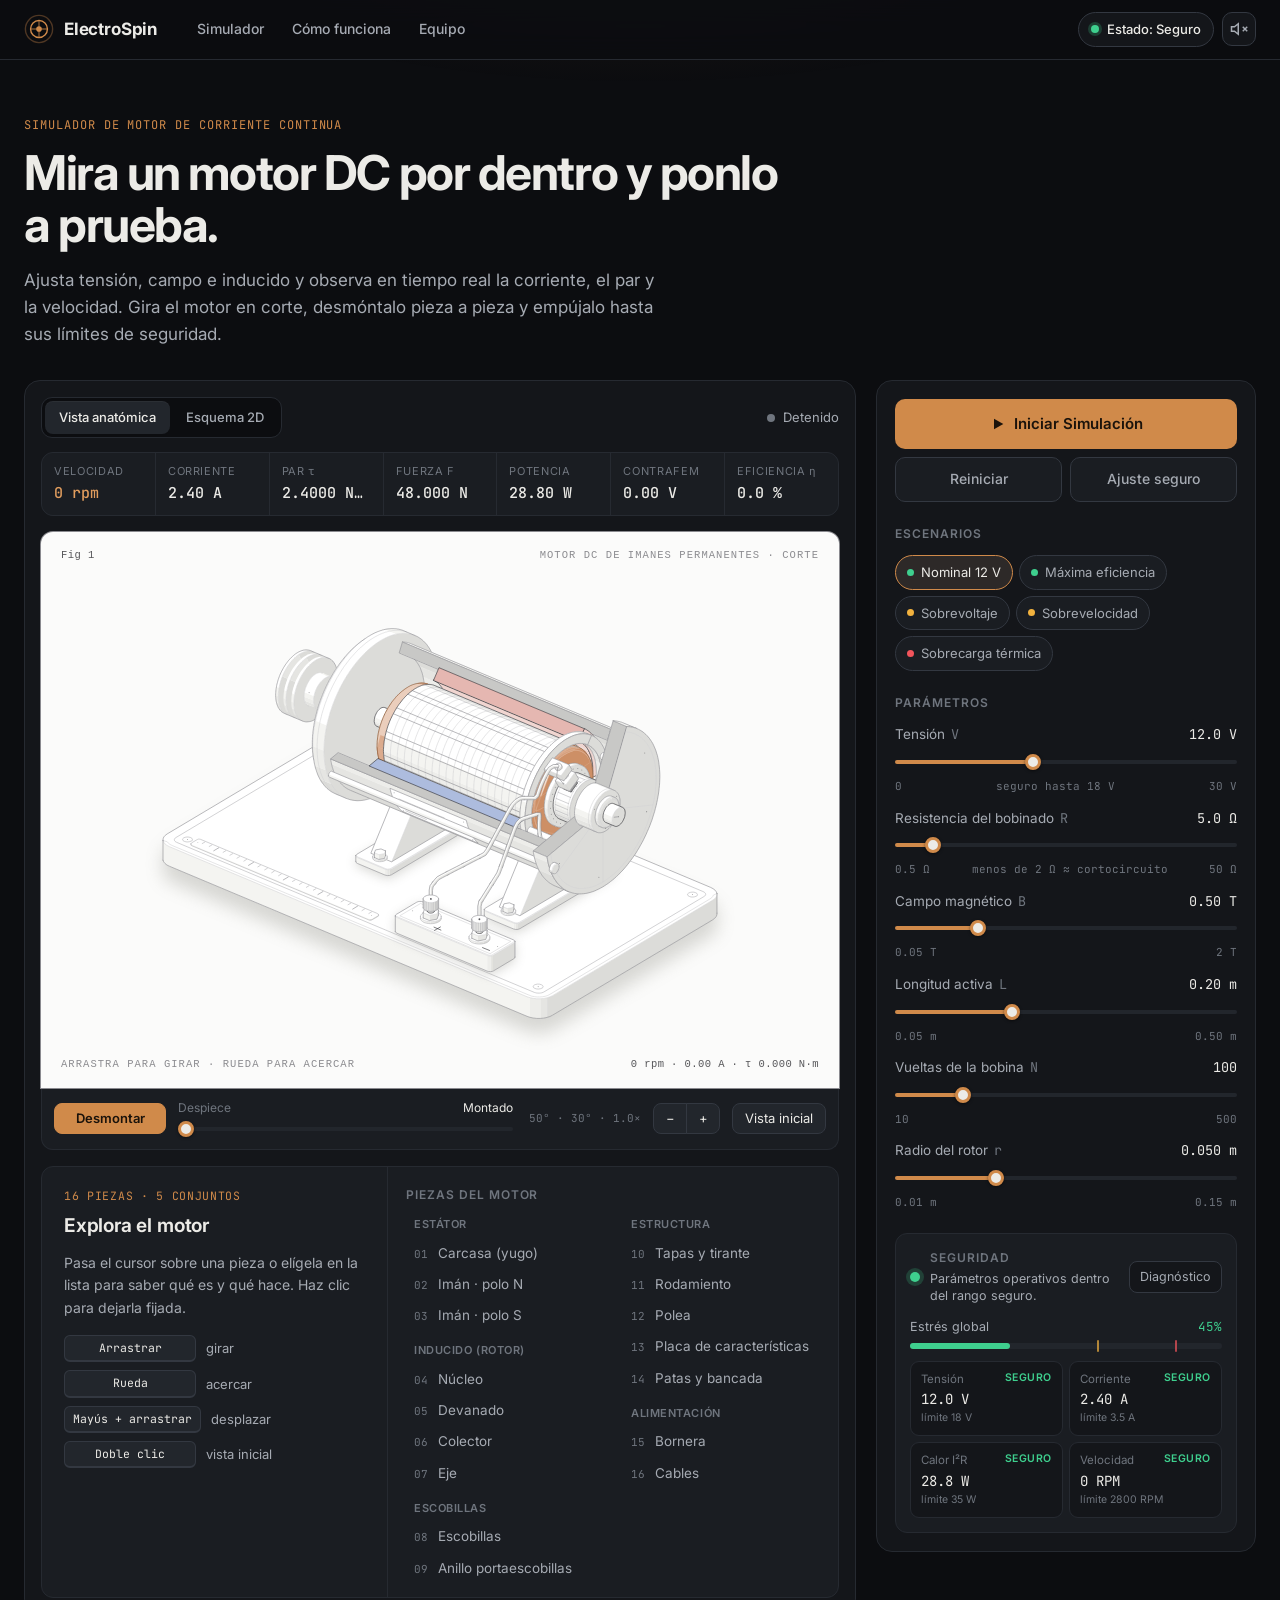
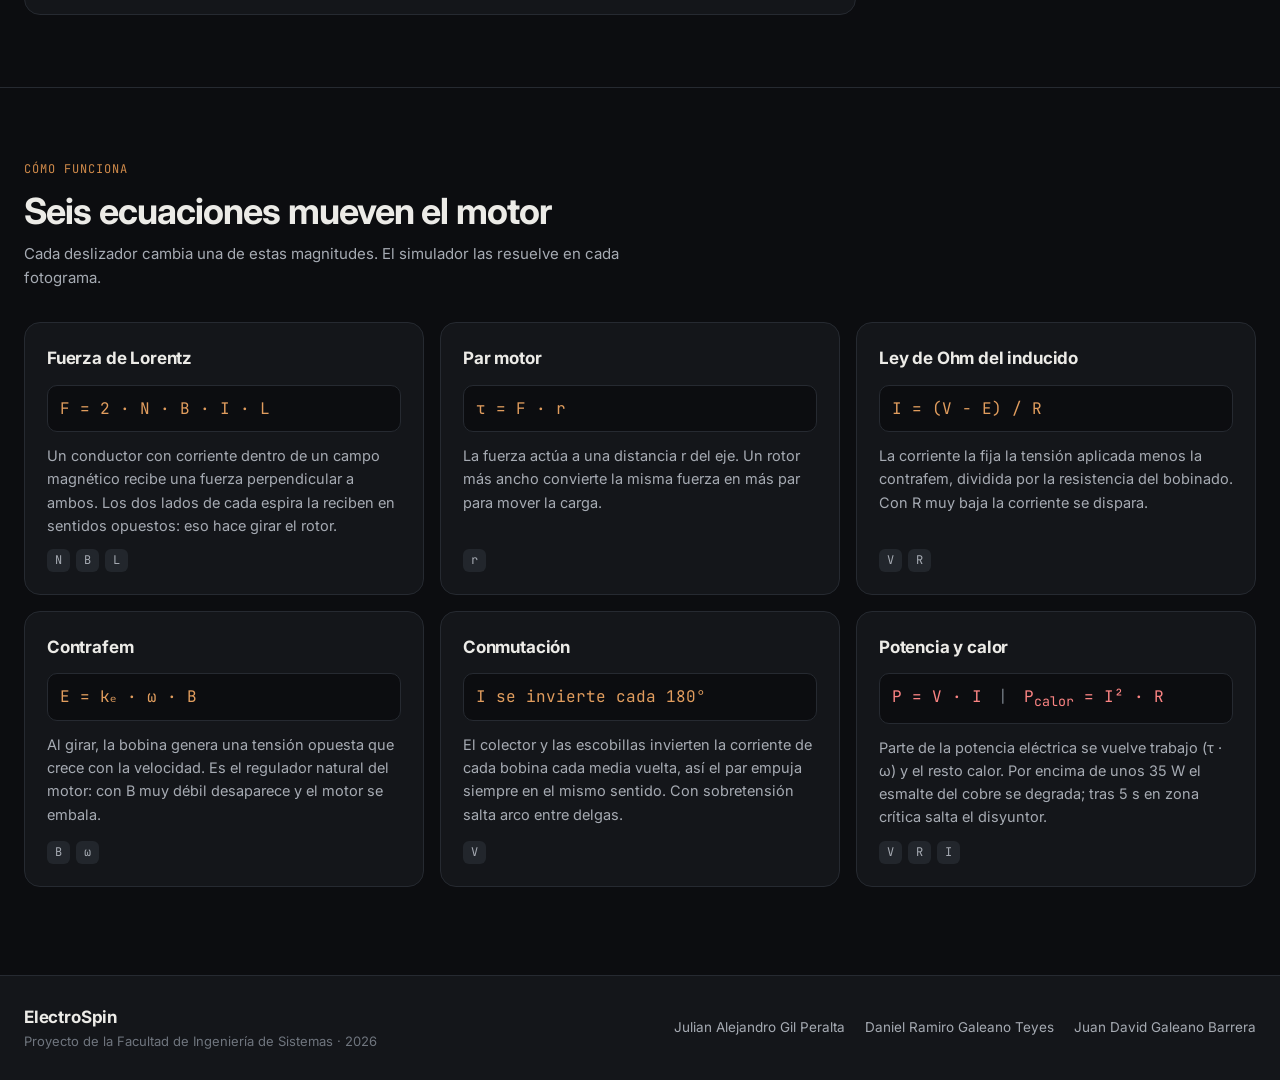
==== commit 456d3566: "style: rediseñar barra de despiece y panel de piezas agrupado por conjuntos" ====
--- a/index.html
+++ b/index.html
@@ -101,7 +101,7 @@
                         </figure>
                         <div class="ma-side">
                             <div class="ma-info" id="anatomyInfo" aria-live="polite"></div>
-                            <ol class="ma-list" id="anatomyList" aria-label="Piezas del motor"></ol>
+                            <nav class="ma-parts" aria-labelledby="maPartsTitle"><h3 class="ma-parts-title" id="maPartsTitle">Piezas del motor</h3><ol class="ma-list" id="anatomyList"></ol></nav>
                         </div>
                     </div>
                 </div>
--- a/css/motor-anatomy.css
+++ b/css/motor-anatomy.css
@@ -23,27 +23,55 @@
 .ma-stage svg[data-focus] [data-part][data-on] .iso-edge { stroke: #7a3f14; stroke-width: 1.1; }
 .ma-stage svg[data-focus] [data-part][data-on] .iso-top { fill: color-mix(in oklab, var(--anatomy-top), var(--ma-cu) 16%); }
 
-/* Parts list and description. */
+/* Figure, toolbar and parts panel. Page tokens (styles.css) with fallbacks for tools/anatomy/preview.html. */
 .motor-anatomy-wrapper { background: transparent; }
-.ma-anatomy { display: grid; gap: 14px; }
+.ma-anatomy { display: grid; gap: 16px; }
 .ma-figure { margin: 0; }
-.ma-figure .iso-plate { padding: 44px 14px 40px; border-radius: 12px; box-shadow: 0 0 0 1px #00000014, 0 18px 40px -18px #00000099; }
+.ma-figure .iso-plate { padding: 44px 14px 36px; border-radius: 12px 12px 0 0; }
 .ma-figure .iso-legend { color: #9aa1ab; font-size: 12.5px; margin-top: 10px; }
-.ma-side { display: grid; grid-template-columns: minmax(0, 1fr) minmax(0, 1fr); gap: 12px; align-items: stretch; }
-.ma-info { display: flex; gap: 12px; min-height: 148px; padding: 14px 16px; border-radius: 10px; background: var(--anatomy-card); box-shadow: 0 0 0 1px #00000014; color: var(--anatomy-text); font-size: 13px; line-height: 1.55; }
-.ma-info h4 { margin: 0 0 6px; color: var(--anatomy-strong); font-size: 14px; font-weight: 600; }
-.ma-info p { margin: 0 0 6px; }
-.ma-info .ma-sim { color: var(--anatomy-muted); font-size: 12.5px; }
-.ma-info .ma-sim b { color: var(--anatomy-text); font-weight: 600; }
-.ma-num { flex: none; font-family: var(--anatomy-mono); font-size: 11px; color: var(--anatomy-muted); padding-top: 3px; }
-.ma-list { list-style: none; margin: 0; padding: 6px; display: grid; grid-template-columns: 1fr 1fr; gap: 2px; border-radius: 10px; background: var(--anatomy-card); box-shadow: 0 0 0 1px #00000014; align-content: start; }
-.ma-list button { all: unset; box-sizing: border-box; display: flex; gap: 8px; width: 100%; padding: 5px 8px; cursor: pointer; color: var(--anatomy-text); font-size: 12.5px; line-height: 1.35; border-radius: 6px; }
-.ma-list button span { font-family: var(--anatomy-mono); font-size: 11px; color: var(--anatomy-muted); padding-top: 1px; }
-.ma-list button:hover, .ma-list button.active { background: color-mix(in oklab, var(--anatomy-card), var(--anatomy-strong) 7%); color: var(--anatomy-strong); }
-.ma-list button[aria-pressed="true"] { box-shadow: inset 2px 0 0 var(--ma-accent, #b8733a); }
-.ma-list button:focus-visible { outline: 2px solid var(--ma-accent, #b8733a); outline-offset: -2px; }
-@media (max-width: 760px) { .ma-side { grid-template-columns: 1fr; } }
-@media (max-width: 420px) { .ma-list { grid-template-columns: 1fr; } .ma-figure .iso-plate { padding: 40px 6px 56px; } }
+
+.ma-side {
+  display: grid;
+  grid-template-columns: minmax(0, 1fr) minmax(0, 1.3fr);
+  border-radius: 12px;
+  background: var(--surface-2, #1a1d22);
+  border: 1px solid var(--line, #262a31);
+  overflow: hidden;
+}
+.ma-info { padding: 20px 22px; border-right: 1px solid var(--line, #262a31); min-height: 230px; }
+.ma-kicker { margin: 0 0 6px; font-family: var(--mono, ui-monospace, monospace); font-size: 11.5px; letter-spacing: .06em; text-transform: uppercase; color: var(--accent, #d08a4a); }
+.ma-info h4 { margin: 0 0 10px; font-size: 19px; font-weight: 650; letter-spacing: -.01em; color: var(--text, #ecebe7); }
+.ma-desc { margin: 0; font-size: 14px; line-height: 1.6; color: var(--text-2, #a6abb3); }
+.ma-sim { margin-top: 16px; padding: 10px 12px; border-radius: 8px; background: var(--surface, #14161a); border-left: 2px solid var(--accent, #d08a4a); }
+.ma-sim span { display: block; font-size: 11px; font-weight: 600; letter-spacing: .06em; text-transform: uppercase; color: var(--text-3, #6f757e); margin-bottom: 2px; }
+.ma-sim p { margin: 0; font-size: 13.5px; line-height: 1.5; color: var(--text, #ecebe7); }
+.ma-tips { list-style: none; margin: 16px 0 0; padding: 0; display: grid; gap: 8px; font-size: 13px; color: var(--text-2, #a6abb3); }
+.ma-tips li { display: flex; align-items: center; gap: 10px; }
+.ma-tips kbd { min-width: 132px; font-family: var(--mono, ui-monospace, monospace); font-size: 11.5px; padding: 3px 8px; border-radius: 6px; background: var(--surface-3, #22262c); border: 1px solid var(--line-2, #333841); border-bottom-width: 2px; color: var(--text, #ecebe7); text-align: center; }
+
+.ma-parts { padding: 18px 18px 14px; }
+.ma-parts-title { margin: 0 0 12px; font-size: 12px; font-weight: 600; letter-spacing: .08em; text-transform: uppercase; color: var(--text-3, #6f757e); }
+.ma-list { list-style: none; margin: 0; padding: 0; columns: 2; column-gap: 20px; }
+.ma-group { break-inside: avoid; margin-bottom: 12px; }
+.ma-group-name { display: block; padding: 0 8px 4px; font-size: 11px; font-weight: 600; letter-spacing: .05em; text-transform: uppercase; color: var(--text-3, #6f757e); }
+.ma-group ul { list-style: none; margin: 0; padding: 0; display: grid; gap: 1px; }
+.ma-list button { all: unset; box-sizing: border-box; display: flex; align-items: baseline; gap: 10px; width: 100%; padding: 6px 8px; border-radius: 7px; cursor: pointer; color: var(--text-2, #a6abb3); font-size: 13.5px; line-height: 1.35; transition: background .15s, color .15s; }
+.ma-list button span { font-family: var(--mono, ui-monospace, monospace); font-size: 11px; color: var(--text-3, #6f757e); }
+.ma-list button:hover { background: var(--surface-3, #22262c); color: var(--text, #ecebe7); }
+.ma-list button.active { background: color-mix(in oklab, var(--accent, #d08a4a) 14%, var(--surface-2, #1a1d22)); color: var(--text, #ecebe7); }
+.ma-list button.active span { color: var(--accent, #d08a4a); }
+.ma-list button[aria-pressed="true"] { box-shadow: inset 2px 0 0 var(--accent, #d08a4a); }
+.ma-list button:focus-visible { outline: 2px solid var(--accent, #d08a4a); outline-offset: -2px; }
+
+@media (max-width: 900px) {
+  .ma-side { grid-template-columns: 1fr; }
+  .ma-info { border-right: 0; border-bottom: 1px solid var(--line, #262a31); min-height: 0; }
+}
+@media (max-width: 480px) {
+  .ma-list { columns: 1; }
+  .ma-figure .iso-plate { padding: 40px 6px 52px; }
+  .ma-tips kbd { min-width: 118px; }
+}
 
 /* Sectioned faces of the cutaway, carbon brushes and magnet polarity (N red, S blue, as in the 2D scheme). */
 .ma-stage .ma-cut > .iso-shade, .ma-stage .ma-cut > .iso-top { fill: color-mix(in oklab, var(--anatomy-shade-0), var(--anatomy-hi) 10%); }
@@ -65,15 +93,36 @@
 .ma-stage.is-dragging { cursor: grabbing; }
 .ma-stage:focus-visible { outline: 2px solid var(--ma-accent, #b8733a); outline-offset: 4px; border-radius: 8px; }
 .ma-stage svg[data-focus] [data-part] { cursor: pointer; }
-.ma-toolbar { display: flex; flex-wrap: wrap; align-items: center; gap: 8px 12px; margin-top: 10px; color: #a8adb4; font-size: 12.5px; }
-.ma-tool { font: inherit; color: #ecebe7; background: #22262c; border: 1px solid #343a43; border-radius: 8px; padding: 6px 12px; cursor: pointer; line-height: 1.2; }
-.ma-tool:hover { border-color: #d08a4a; }
-.ma-tool:focus-visible, .ma-range input:focus-visible { outline: 2px solid #d08a4a; outline-offset: 2px; }
-.ma-tool-main { background: #d08a4a; border-color: #d08a4a; color: #16130f; font-weight: 600; min-width: 108px; }
-.ma-tool-main:hover { background: #dd9a5b; }
-.ma-tool-group { display: inline-flex; gap: 4px; }
-.ma-tool-group .ma-tool { min-width: 34px; padding: 6px 0; }
-.ma-range { display: inline-flex; align-items: center; gap: 8px; }
-.ma-range input { width: 140px; accent-color: #d08a4a; }
-.ma-step { flex: 1 1 220px; color: #ecebe7; }
-.ma-cam { font-family: var(--anatomy-mono); font-size: 11px; color: #727881; }
+.ma-toolbar {
+  display: flex;
+  flex-wrap: wrap;
+  align-items: center;
+  justify-content: space-between;
+  gap: 10px 16px;
+  padding: 10px 12px;
+  background: var(--surface-2, #1a1d22);
+  border: 1px solid var(--line, #262a31);
+  border-top: 0;
+  border-radius: 0 0 12px 12px;
+  color: var(--text-2, #a6abb3);
+  font-size: 12.5px;
+}
+.ma-tb-group { display: flex; align-items: center; gap: 12px; flex-wrap: wrap; }
+.ma-tb-group:first-child { flex: 1 1 340px; }
+.ma-tool { font: inherit; font-size: 13px; color: var(--text, #ecebe7); background: var(--surface-3, #22262c); border: 1px solid var(--line-2, #333841); border-radius: 8px; padding: 7px 12px; cursor: pointer; line-height: 1.2; transition: border-color .15s, background .15s; }
+.ma-tool:hover { border-color: var(--text-3, #6f757e); }
+.ma-tool:focus-visible { outline: 2px solid var(--accent, #d08a4a); outline-offset: 2px; }
+.ma-tool-main { background: var(--accent, #d08a4a); border-color: var(--accent, #d08a4a); color: var(--accent-ink, #1b130b); font-weight: 600; min-width: 112px; }
+.ma-tool-main:hover { background: var(--accent-hi, #e19d5e); border-color: var(--accent-hi, #e19d5e); }
+.ma-tool-main[aria-pressed="true"] { background: var(--surface-3, #22262c); border-color: var(--accent, #d08a4a); color: var(--text, #ecebe7); }
+.ma-tool-group { display: inline-flex; }
+.ma-tool-group .ma-tool { min-width: 34px; padding: 7px 0; }
+.ma-tool-group .ma-tool:first-child { border-radius: 8px 0 0 8px; }
+.ma-tool-group .ma-tool:last-child { border-radius: 0 8px 8px 0; margin-left: -1px; }
+.ma-progress { flex: 1 1 220px; display: grid; gap: 2px; min-width: 0; }
+.ma-progress-top { display: flex; justify-content: space-between; gap: 10px; font-size: 12px; }
+.ma-progress-top label { color: var(--text-3, #6f757e); }
+.ma-step { color: var(--text, #ecebe7); white-space: nowrap; overflow: hidden; text-overflow: ellipsis; }
+.ma-progress input { width: 100%; margin: 0; }
+.ma-cam { font-family: var(--mono, ui-monospace, monospace); font-size: 11px; color: var(--text-3, #6f757e); font-variant-numeric: tabular-nums; }
+@media (max-width: 480px) { .ma-cam { display: none; } .ma-tb-view { width: 100%; justify-content: flex-end; } }
